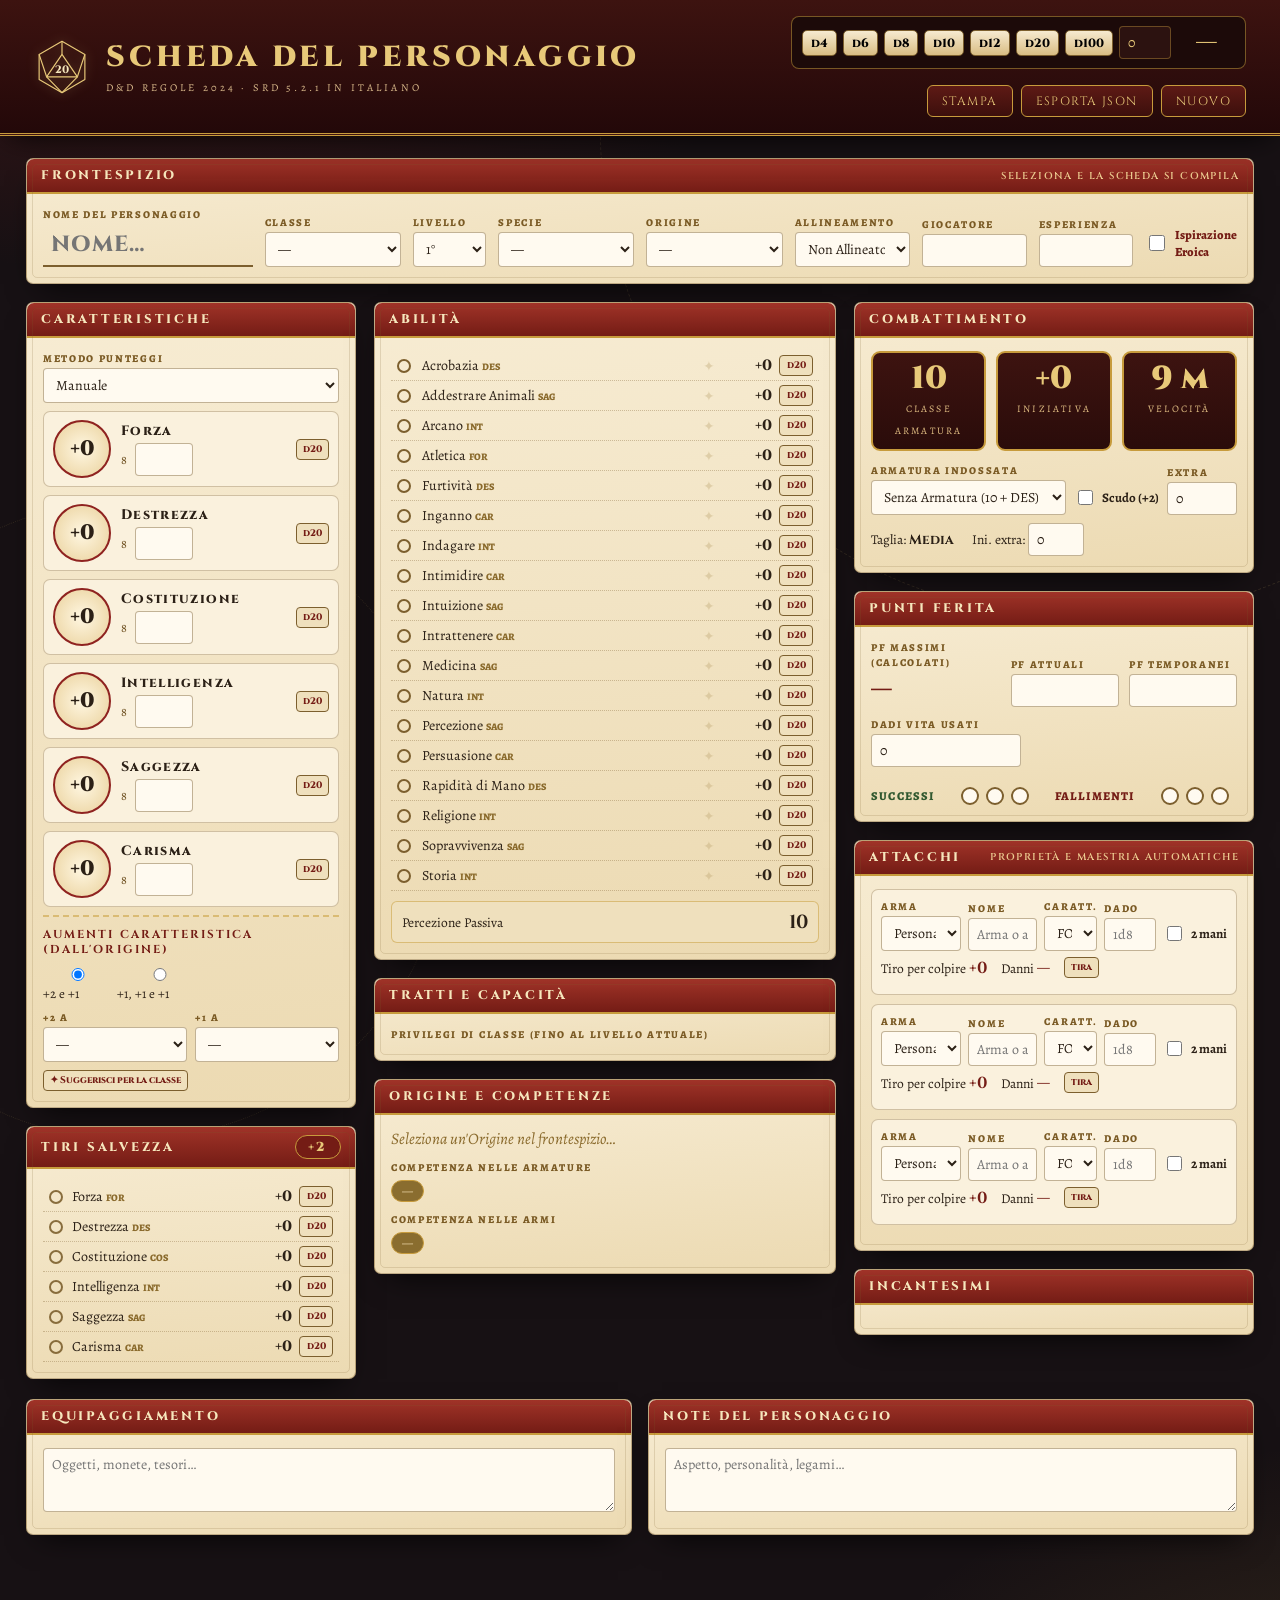
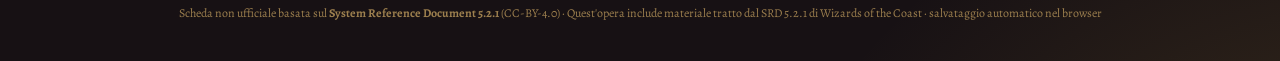
==== index.html @ 926446bc "Add files via upload" ====
<!DOCTYPE html>
<html lang="it">
<head>
<meta charset="UTF-8">
<meta name="viewport" content="width=device-width, initial-scale=1">
<title>Scheda del Personaggio — D&D 2024 (SRD 5.2.1 IT)</title>
<link rel="preconnect" href="https://fonts.googleapis.com">
<link href="https://fonts.googleapis.com/css2?family=Cinzel:wght@600;800;900&family=Alegreya:ital,wght@0,400;0,600;0,800;1,400&display=swap" rel="stylesheet">
<style>
:root{--ink:#2b2016;--parch:#f4e7c8;--crimson:#8f2320;--gold:#c79b3c;--gold-l:#e8c979}
*{box-sizing:border-box}
body{margin:0;font-family:'Alegreya',Georgia,serif;color:var(--ink);background:
 radial-gradient(1200px 620px at 12% -6%,rgba(143,35,32,.42),transparent 60%),
 radial-gradient(1000px 700px at 108% 112%,rgba(199,155,60,.20),transparent 60%),#171114;min-height:100vh}
.ring{position:fixed;border:1px dashed rgba(232,201,121,.13);border-radius:50%;z-index:0;pointer-events:none;animation:spin 140s linear infinite}
.ring.r1{width:980px;height:980px;top:-360px;right:-300px}
.ring.r2{width:640px;height:640px;bottom:-240px;left:-190px;border-style:dotted;animation-direction:reverse;animation-duration:100s}
@keyframes spin{to{transform:rotate(360deg)}}
.masthead{position:relative;z-index:2;display:flex;justify-content:space-between;align-items:center;gap:22px;flex-wrap:wrap;padding:16px 34px;background:linear-gradient(180deg,#3d1310,#230809);border-bottom:3px double var(--gold);box-shadow:0 8px 30px -10px #000}
.brand{display:flex;align-items:center;gap:16px}
.brand .d20{filter:drop-shadow(0 0 6px rgba(232,201,121,.35));transition:transform .8s}
.brand:hover .d20{transform:rotate(360deg)}
.brand h1{margin:0;font-family:Cinzel;font-weight:900;font-size:clamp(19px,2.6vw,29px);letter-spacing:.14em;color:var(--gold-l);text-transform:uppercase}
.brand small{display:block;color:#d9b98b;letter-spacing:.3em;text-transform:uppercase;font-size:10.5px;margin-top:3px}
.headtools{display:flex;flex-direction:column;gap:8px;align-items:flex-end}
.tray{display:flex;gap:6px;align-items:center;background:#1c0a09;padding:8px 10px;border:1px solid #c79b3c88;border-radius:8px}
.tray button{font-family:Cinzel;font-weight:800;background:linear-gradient(#f6ead0,#d9bd84);border:1px solid #7c5f2e;border-radius:5px;padding:4px 8px;cursor:pointer;font-size:12px}
.tray button:hover{transform:translateY(-2px)}
.tray input{width:52px;background:#2c1210;color:var(--gold-l);border:1px solid #c79b3c66}
.diceRes{font-family:Cinzel;font-size:26px;color:var(--gold-l);min-width:58px;text-align:center}
.diceHist{font-size:11px;color:#caa870;max-width:340px;text-align:right}
.pop{animation:pop .45s}
@keyframes pop{0%{transform:scale(.35)}60%{transform:scale(1.28)}100%{transform:scale(1)}}
.actions{display:flex;gap:8px}
.actions button{font-family:Cinzel;font-size:12px;letter-spacing:.12em;text-transform:uppercase;cursor:pointer;padding:7px 14px;border-radius:6px;border:1px solid var(--gold);background:linear-gradient(#5e1a15,#3c0f0c);color:var(--gold-l)}
.actions button:hover{box-shadow:0 0 14px rgba(232,201,121,.35);transform:translateY(-1px)}
.wrap{position:relative;z-index:1;max-width:1560px;margin:0 auto;padding:22px 26px 60px}
.panel{background:linear-gradient(175deg,#f7ecd3,#ecdab2);border:1px solid #7c5f2e77;border-radius:7px;box-shadow:inset 0 1px 0 #fff9,0 14px 30px -14px #000d;padding:14px 16px 16px;position:relative;margin-bottom:18px}
.panel::before{content:'';position:absolute;inset:5px;border:1px solid #7c5f2e2e;border-radius:5px;pointer-events:none}
.panel>h2{font-family:Cinzel;font-size:12.5px;font-weight:800;letter-spacing:.22em;text-transform:uppercase;color:#f6e7bd;background:linear-gradient(180deg,#a03328,#741c15);margin:-14px -16px 13px;padding:8px 14px;border-bottom:2px solid var(--gold);display:flex;justify-content:space-between;align-items:center;gap:10px;border-radius:7px 7px 0 0}
.panel>h2 .sub{font-size:10px;letter-spacing:.14em;color:#eccb90;font-weight:600}
.cols{display:grid;grid-template-columns:330px 1fr 400px;gap:18px;align-items:start}
@media(max-width:1220px){.cols{grid-template-columns:1fr 1fr}}
@media(max-width:840px){.cols{grid-template-columns:1fr}}
label.f{display:block;font-size:10.5px;letter-spacing:.16em;text-transform:uppercase;color:#7a5a24;font-weight:800;margin-bottom:2px}
input,select,textarea{font-family:'Alegreya';font-size:14px;color:var(--ink);background:#fffaf0;border:1px solid #7c5f2e77;border-radius:4px;padding:6px 8px;width:100%}
input:focus,select:focus,textarea:focus{outline:2px solid var(--gold)}
textarea{resize:vertical;min-height:64px}
.idgrid{display:grid;grid-template-columns:2fr 1.3fr .7fr 1.3fr 1.3fr 1.1fr 1fr .9fr .8fr;gap:12px;align-items:end}
@media(max-width:1220px){.idgrid{grid-template-columns:repeat(3,1fr)}}
#inome{font-family:Cinzel;font-weight:800;font-size:22px;letter-spacing:.05em;text-transform:uppercase;background:transparent;border:none;border-bottom:2px solid #7c5f2e;border-radius:0}
.insp{display:flex;align-items:center;gap:7px;font-size:12.5px;font-weight:800;padding-bottom:7px;cursor:pointer;color:#741c15}
.insp input{width:16px;height:16px;accent-color:var(--crimson)}
.abcard{display:flex;align-items:center;gap:10px;padding:8px 9px;border:1px solid #7c5f2e55;background:#faf1dd;border-radius:7px;margin-bottom:8px;transition:.22s}
.abcard:hover{box-shadow:0 0 0 2px var(--gold-l);transform:translateY(-1px)}
.abmod{width:58px;height:58px;flex:0 0 58px;border-radius:50%;background:radial-gradient(#fff7e2,#e9d09a);border:2px solid var(--crimson);display:grid;place-items:center;font-family:Cinzel;font-weight:900;font-size:21px}
.abinfo{flex:1}.abname{font-family:Cinzel;font-weight:800;font-size:13.5px;letter-spacing:.1em}
.abtag{display:flex;gap:8px;align-items:center;margin-top:3px;font-size:12px;color:#6b4d1d}
.abcard input{width:58px;text-align:center;font-weight:800}
.asichip{font-size:11px;font-weight:800;color:#741c15;background:#f3d9a0;border:1px solid #b8860b;border-radius:10px;padding:0 7px}
.rollbtn{font-family:Cinzel;font-size:9.5px;font-weight:800;border:1px solid #7c5f2e;background:#efe0bd;border-radius:4px;padding:3px 6px;cursor:pointer;color:#741c15;transition:.15s}
.rollbtn:hover{background:var(--crimson);color:var(--gold-l);border-color:var(--gold)}
#metodoInfo{font-size:12.5px;font-style:italic;color:#6b4d1d;margin:4px 0 10px}
.asiblock{border-top:2px dashed #b8860b66;padding-top:10px;margin-top:6px}
.asiblock h3{margin:0 0 8px;font-family:Cinzel;font-size:11.5px;letter-spacing:.18em;text-transform:uppercase;color:#741c15}
.asirow{display:grid;grid-template-columns:1fr 1fr;gap:8px;margin-bottom:8px}
.asirow.tre{grid-template-columns:1fr 1fr 1fr}
#asiErr{color:#a11;font-size:12px;font-weight:700}
.profchip{font-family:Cinzel;font-weight:900;background:#741c15;color:var(--gold-l);border:1px solid var(--gold);border-radius:20px;padding:2px 12px;font-size:13px}
.tsrow,.skill{display:grid;align-items:center;gap:7px;padding:4px 6px;border-bottom:1px dotted #7c5f2e55}
.tsrow{grid-template-columns:16px 1fr 44px 34px}
.skill{grid-template-columns:18px 1fr 20px 46px 34px}
.tsrow:hover,.skill:hover{background:#e9d5a466}
.sname{font-size:14px}.sname i{font-style:normal;font-size:10px;color:#8a6a2c;font-weight:800}
.sval{text-align:right;font-family:Cinzel;font-weight:800;font-size:15px}
.dot{width:14px;height:14px;border-radius:50%;border:2px solid #7c5f2e;background:transparent;cursor:pointer;padding:0}
.dot.on{background:var(--crimson);border-color:#741c15;box-shadow:0 0 7px rgba(199,155,60,.9)}
.dot:disabled{opacity:.9;cursor:default}
.star{border:none;background:none;color:#b9a06a;cursor:pointer;font-size:14px;padding:0;opacity:.35}
.star.on{color:#b8860b;opacity:1;text-shadow:0 0 8px rgba(232,201,121,.9)}
.star[disabled]{cursor:default;opacity:.15}
.src{font-size:9px;font-weight:800;text-transform:uppercase;border-radius:8px;padding:0 5px;margin-left:5px}
.src.origine{background:#741c15;color:#f2ddb0}.src.classe{background:#31582f;color:#e2ecb}.src.specie{background:#2c4a63;color:#dcecf8}
#passiva{margin-top:10px;display:flex;justify-content:space-between;align-items:center;background:#efe0bd;border:1px solid #b8860b66;border-radius:6px;padding:7px 10px;font-size:13.5px}
#passiva b{font-family:Cinzel;font-size:19px}
#pairBox{margin-bottom:10px;background:#faf1dd;border:1px dashed #b8860b88;border-radius:6px;padding:9px 10px;font-size:13px}
#pairBox .ptit{font-family:Cinzel;font-size:11px;letter-spacing:.16em;text-transform:uppercase;color:#741c15;margin-bottom:5px;font-weight:800}
#pairBox label{display:inline-block;margin-right:10px}
#pairBox input{width:auto;margin-right:4px;accent-color:var(--crimson)}
.combatboxes{display:grid;grid-template-columns:1fr 1fr 1fr;gap:10px;margin-bottom:12px}
.statbox{background:linear-gradient(#3d1310,#2a0c0a);color:var(--gold-l);border:2px solid var(--gold);border-radius:9px;text-align:center;padding:9px 6px}
.statbox b{display:block;font-family:Cinzel;font-weight:900;font-size:32px;line-height:1.05}
.statbox span{font-size:10px;letter-spacing:.22em;text-transform:uppercase;color:#e0bd83}
.armrow{display:grid;grid-template-columns:1fr auto auto;gap:8px;align-items:end;margin-bottom:8px}
.shield{display:flex;align-items:center;gap:6px;font-size:13px;font-weight:700;cursor:pointer;padding-bottom:7px}
.shield input{width:15px;height:15px;accent-color:var(--crimson)}
.warn{font-size:12px;color:#a11;font-weight:700}
.hpgrid{display:grid;grid-template-columns:1.2fr 1fr 1fr;gap:10px;align-items:end;margin-bottom:10px}
.hpmax{font-family:Cinzel;font-weight:900;font-size:26px;color:#741c15}
.deaths{display:flex;gap:26px;align-items:center;margin-top:6px;flex-wrap:wrap}
.deaths .dset{display:flex;gap:7px}
.dcircle{width:18px;height:18px;border-radius:50%;border:2px solid #7c5f2e;background:#fffaf0;cursor:pointer;padding:0}
.dcircle.on{background:#741c15;border-color:#4a0f0b}
.dcircle.suc.on{background:#31582f;border-color:#1e3a1d}
.atk{border:1px solid #7c5f2e55;background:#faf1dd;border-radius:7px;padding:9px;margin-bottom:9px}
.atk .row{display:grid;grid-template-columns:1.4fr 1.2fr .7fr .9fr auto;gap:7px;align-items:end}
.atk .res{display:flex;gap:14px;margin-top:6px;font-size:13.5px;flex-wrap:wrap;align-items:center}
.atk .res b{font-family:Cinzel;font-size:16px;color:#741c15}
.maes{font-size:12px;font-weight:800;color:#741c15;background:#f3d9a0;border:1px solid #b8860b;border-radius:10px;padding:1px 8px;cursor:help}
@media(max-width:540px){.atk .row{grid-template-columns:1fr 1fr}}
.trait{border-left:3px solid var(--gold);padding:4px 9px;margin:6px 0;background:#fffaf0aa;border-radius:0 5px 5px 0}
.trait b{font-family:Cinzel;font-size:12px;letter-spacing:.06em;color:#5c1512}
.trait span{font-size:12.5px}
.chip{display:inline-block;background:#741c15;color:#f2ddb0;border:1px solid var(--gold);padding:2px 10px;border-radius:16px;font-size:12px;margin:3px 4px 3px 0}
.chip.gold{background:#8a6d2f}.chip.lv{background:#31582f}
.wide{display:grid;grid-template-columns:1fr 1fr;gap:16px}
.wide .panel{margin:0}
@media(max-width:840px){.wide{grid-template-columns:1fr}}
footer{position:relative;z-index:1;text-align:center;color:#9c7f4e;font-size:12px;padding:10px 20px 40px}
.flash{animation:flashgold 1.1s ease}
@keyframes flashgold{0%{box-shadow:0 0 0 3px rgba(232,201,121,.95);background-color:#ffe9a8}100%{}}
#toast{position:fixed;left:50%;bottom:28px;transform:translateX(-50%) translateY(20px);z-index:60;background:linear-gradient(#f7ecd3,#e8d3a2);border:2px solid var(--crimson);box-shadow:0 16px 44px #000c;padding:12px 24px;border-radius:9px;text-align:center;opacity:0;transition:.3s;pointer-events:none}
#toast.show{opacity:1;transform:translateX(-50%) translateY(0)}
#toast .tlabel{font-size:11px;letter-spacing:.24em;text-transform:uppercase;color:#741c15;font-weight:800}
#toast .tval{font-family:Cinzel;font-weight:900;font-size:30px}
#toast .tdet{font-size:12.5px;color:#6b4d1d}
#toast.crit .tval{color:#b8860b;text-shadow:0 0 12px #ffe9a8}
#toast.fumble .tval{color:#8b0000}
/* incantesimi */
.castgrid{display:grid;grid-template-columns:repeat(3,1fr);gap:8px;text-align:center;margin-bottom:10px}
.ccell{background:#3d1310;color:var(--gold-l);border:1px solid var(--gold);border-radius:7px;padding:6px 4px}
.ccell b{display:block;font-family:Cinzel;font-size:20px}
.ccell span{font-size:9px;letter-spacing:.12em;text-transform:uppercase;color:#e0bd83}
.sect{font-family:Cinzel;font-size:11px;letter-spacing:.16em;text-transform:uppercase;color:#741c15;font-weight:800;margin:10px 0 6px;border-bottom:1px solid #b8860b55;padding-bottom:3px}
.preprow{display:flex;gap:8px;align-items:flex-start;margin-bottom:7px}
.preprow select{flex:1}
.spelldet{background:#fffaf0;border:1px solid #b8860b55;border-radius:5px;padding:5px 8px;font-size:12.5px;margin-top:4px;width:100%}
.mut{color:#8a6a2c;font-style:italic}
.slotrow{display:flex;align-items:center;gap:8px;margin-bottom:6px;flex-wrap:wrap;font-size:13px}
.slotdot{width:20px;height:20px;border-radius:50%;border:2px solid #741c15;background:#fffaf0;cursor:pointer;padding:0;transition:.15s}
.slotdot.used{background:#741c15;box-shadow:inset 0 0 6px #000}
.slotdot:hover{box-shadow:0 0 8px rgba(199,155,60,.8)}
.restbtns{display:flex;gap:8px;margin-top:8px}
.restbtns button{font-family:Cinzel;font-size:11px;font-weight:800;letter-spacing:.08em;border:1px solid #7c5f2e;background:#efe0bd;border-radius:5px;padding:5px 10px;cursor:pointer;color:#741c15}
.restbtns button:hover{background:var(--crimson);color:var(--gold-l)}
.mirow{display:flex;gap:8px;align-items:center;margin-top:5px;font-size:12.5px}
.mirow select{flex:1}
@media print{
 body{background:#fff}.ring,.tray,.actions,.rollbtn,.headtools,#toast,.restbtns{display:none!important}
 .panel{box-shadow:none;break-inside:avoid}.cols{grid-template-columns:1fr 1fr;gap:12px}.wrap{padding:8px}
}
</style>
</head>
<body>
<div class="ring r1"></div><div class="ring r2"></div>

<header class="masthead">
  <div class="brand">
    <svg class="d20" viewBox="0 0 120 120" width="56" height="56" aria-hidden="true">
      <g fill="none" stroke="#e8c979" stroke-width="2.5" stroke-linejoin="round">
        <polygon points="60,5 109,33 109,87 60,115 11,87 11,33"/>
        <polygon points="60,33 93,81 27,81"/>
        <path d="M60 5v28M109 33 93 81M11 33l16 48M60 115l33-34M60 115 27 81"/>
      </g>
      <text x="60" y="73" text-anchor="middle" font-size="23" fill="#f6e7bd" font-family="Cinzel" font-weight="800">20</text>
    </svg>
    <div>
      <h1>Scheda del Personaggio</h1>
      <small>D&amp;D Regole 2024 · SRD 5.2.1 in Italiano</small>
    </div>
  </div>
  <div class="headtools">
    <div class="tray no-print">
      <button data-d="4">d4</button><button data-d="6">d6</button><button data-d="8">d8</button>
      <button data-d="10">d10</button><button data-d="12">d12</button><button data-d="20">d20</button><button data-d="100">d100</button>
      <input id="diceMod" type="number" value="0" title="Modificatore">
      <div class="diceRes" id="diceRes">—</div>
    </div>
    <div class="diceHist" id="diceHist"></div>
    <div class="actions no-print">
      <button id="btnPrint">Stampa</button>
      <button id="btnJson">Esporta JSON</button>
      <button id="btnReset">Nuovo</button>
    </div>
  </div>
</header>

<main class="wrap">
  <section class="panel">
    <h2>Frontespizio <span class="sub">seleziona e la scheda si compila</span></h2>
    <div class="idgrid">
      <div><label class="f" for="inome">Nome del Personaggio</label><input id="inome" placeholder="Nome…"></div>
      <div><label class="f" for="iclasse">Classe</label><select id="iclasse"><option value="">—</option></select></div>
      <div><label class="f" for="ilivello">Livello</label><select id="ilivello"></select></div>
      <div><label class="f" for="ispecie">Specie</label><select id="ispecie"><option value="">—</option></select></div>
      <div><label class="f" for="iorigine">Origine</label><select id="iorigine"><option value="">—</option></select></div>
      <div><label class="f" for="iall">Allineamento</label><select id="iall"><option>Non Allineato</option><option>Legale Buono</option><option>Neutrale Buono</option><option>Caotico Buono</option><option>Legale Neutrale</option><option>Neutrale</option><option>Caotico Neutrale</option><option>Legale Malvagio</option><option>Neutrale Malvagio</option><option>Caotico Malvagio</option></select></div>
      <div><label class="f" for="igc">Giocatore</label><input id="igc"></div>
      <div><label class="f" for="ixp">Esperienza</label><input id="ixp"></div>
      <div><label class="insp"><input type="checkbox" id="insp"> Ispirazione<br>Eroica</label></div>
    </div>
  </section>

  <div class="cols">
    <div>
      <section class="panel">
        <h2>Caratteristiche <span class="sub" id="metodoInfo"></span></h2>
        <div style="margin-bottom:8px"><label class="f" for="metodo">Metodo Punteggi</label>
          <select id="metodo"><option value="manuale">Manuale</option><option value="array">Serie Standard (15,14,13,12,10,8)</option><option value="punti">Costo in Punti (27 punti)</option></select>
        </div>
        <div id="abGrid"></div>
        <div class="asiblock">
          <h3>Aumenti Caratteristica (dall'Origine)</h3>
          <div style="display:flex;gap:14px;font-size:13px;margin-bottom:8px">
            <label><input type="radio" name="asimode" value="dueuno" checked> +2 e +1</label>
            <label><input type="radio" name="asimode" value="treuno"> +1, +1 e +1</label>
          </div>
          <div class="asirow" id="asi21">
            <div><label class="f">+2 a</label><select id="asi2"></select></div>
            <div><label class="f">+1 a</label><select id="asi1"></select></div>
          </div>
          <div class="asirow tre" id="asi111" style="display:none">
            <div><label class="f">+1</label><select id="asiA"></select></div>
            <div><label class="f">+1</label><select id="asiB"></select></div>
            <div><label class="f">+1</label><select id="asiC"></select></div>
          </div>
          <div style="display:flex;gap:10px;align-items:center">
            <button class="rollbtn" id="asiBtn" type="button">✦ Suggerisci per la classe</button>
            <span id="asiErr"></span>
          </div>
        </div>
      </section>
      <section class="panel">
        <h2>Tiri Salvezza <span class="profchip" id="profChip">+2</span></h2>
        <div id="tsList"></div>
      </section>
    </div>

    <div>
      <section class="panel">
        <h2>Abilità <span class="sub" id="expInfo"></span></h2>
        <div id="pairBox" style="display:none"></div>
        <div id="skillList"></div>
        <div id="passiva"><span>Percezione Passiva</span><b id="passVal">10</b></div>
      </section>
      <section class="panel">
        <h2>Tratti e Capacità</h2>
        <div id="specieExtra"></div>
        <div id="trattiSpecie"></div>
        <div style="margin-top:10px"><label class="f">Privilegi di Classe (fino al livello attuale)</label><div id="trattiClasse"></div></div>
      </section>
      <section class="panel">
        <h2>Origine e Competenze</h2>
        <div id="origineBox"><i style="color:#8a6a2c">Seleziona un'Origine nel frontespizio…</i></div>
        <div style="margin-top:10px">
          <label class="f">Competenza nelle Armature</label><div id="compArm" class="chip gold">—</div>
          <label class="f" style="margin-top:7px">Competenza nelle Armi</label><div id="compArmi" class="chip gold">—</div>
        </div>
      </section>
    </div>

    <div>
      <section class="panel">
        <h2>Combattimento</h2>
        <div class="combatboxes">
          <div class="statbox"><b id="acVal">10</b><span>Classe Armatura</span></div>
          <div class="statbox"><b id="initVal">+0</b><span>Iniziativa</span></div>
          <div class="statbox"><b id="velVal">9 m</b><span>Velocità</span></div>
        </div>
        <div class="armrow">
          <div><label class="f" for="armSel">Armatura Indossata</label><select id="armSel"></select></div>
          <label class="shield"><input type="checkbox" id="scudo"> Scudo (+2)</label>
          <div style="width:70px"><label class="f">Extra</label><input id="acExtra" type="number" value="0"></div>
        </div>
        <div style="display:flex;gap:18px;font-size:13.5px;align-items:center;flex-wrap:wrap">
          <span>Taglia: <b id="tagliaVal" style="font-family:Cinzel">Media</b></span>
          <span>Ini. extra: <input id="initExtra" type="number" value="0" style="width:56px;display:inline-block"></span>
          <span class="warn" id="armWarn"></span>
        </div>
      </section>
      <section class="panel">
        <h2>Punti Ferita <span class="sub" id="hdText"></span></h2>
        <div class="hpgrid">
          <div><label class="f">PF Massimi (calcolati)</label><div class="hpmax" id="hpMax">—</div></div>
          <div><label class="f">PF Attuali</label><input id="hpNow" type="number"></div>
          <div><label class="f">PF Temporanei</label><input id="hpTemp" type="number"></div>
        </div>
        <div style="display:flex;gap:14px;align-items:end;flex-wrap:wrap">
          <div style="width:150px"><label class="f">Dadi Vita Usati</label><input id="hdUsed" type="number" value="0" min="0"></div>
          <div class="deaths">
            <span style="font-size:12px;letter-spacing:.1em;text-transform:uppercase;font-weight:800;color:#31582f">Successi</span>
            <div class="dset" id="deathS"></div>
            <span style="font-size:12px;letter-spacing:.1em;text-transform:uppercase;font-weight:800;color:#741c15">Fallimenti</span>
            <div class="dset" id="deathF"></div>
          </div>
        </div>
      </section>
      <section class="panel">
        <h2>Attacchi <span class="sub">proprietà e maestria automatiche</span></h2>
        <div id="atkRows"></div>
      </section>
      <section class="panel" id="casterPanel">
        <h2>Incantesimi <span class="sub" id="incSub"></span></h2>
        <div id="incPanel"></div>
      </section>
    </div>
  </div>

  <div class="wide" style="margin-top:2px">
    <section class="panel">
      <h2>Equipaggiamento <span class="sub" id="oroChip"></span></h2>
      <textarea id="equipTxt" placeholder="Oggetti, monete, tesori…"></textarea>
    </section>
    <section class="panel">
      <h2>Note del Personaggio</h2>
      <textarea id="noteTxt" placeholder="Aspetto, personalità, legami…"></textarea>
    </section>
  </div>
</main>

<footer>Scheda non ufficiale basata sul <b>System Reference Document 5.2.1</b> (CC-BY-4.0) · Quest'opera include materiale tratto dal SRD 5.2.1 di Wizards of the Coast · salvataggio automatico nel browser</footer>
<div id="toast"><div class="tlabel"></div><div class="tval"></div><div class="tdet"></div></div>

<script>
'use strict';
/* ============ DATI BASE ============ */
const AB=[['for','Forza','FOR'],['des','Destrezza','DES'],['cos','Costituzione','COS'],['int','Intelligenza','INT'],['sag','Saggezza','SAG'],['car','Carisma','CAR']];
const ABNAME={for:'Forza',des:'Destrezza',cos:'Costituzione',int:'Intelligenza',sag:'Saggezza',car:'Carisma'};
const ABLAB={for:'FOR',des:'DES',cos:'COS',int:'INT',sag:'SAG',car:'CAR'};
const SKILLS=[['acrobazia','Acrobazia','des'],['addestrare','Addestrare Animali','sag'],['arcano','Arcano','int'],['atletica','Atletica','for'],['furtivita','Furtività','des'],['inganno','Inganno','car'],['indagare','Indagare','int'],['intimidire','Intimidire','car'],['intuizione','Intuizione','sag'],['intrattenere','Intrattenere','car'],['medicina','Medicina','sag'],['natura','Natura','int'],['percezione','Percezione','sag'],['persuasione','Persuasione','car'],['rapidita','Rapidità di Mano','des'],['religione','Religione','int'],['sopravvivenza','Sopravvivenza','sag'],['storia','Storia','int']];
const SKNAME=Object.fromEntries(SKILLS.map(s=>[s[0],s[1]]));

const SPECIES={
 dragonide:{nome:'Dragonide',taglia:'Media',vel:9,sensi:'Scurovisione 18 m',extra:'ascendenza',tratti:[
  ['Discendenza Draconica','Progenitore draconico: determina Soffio e Resistenza ai danni.'],
  ['Soffio','Sostituisci un attacco con un\u2019esalazione (cono 4,5 m o linea 9×1,5 m): TS Des CD 8+COS+competenza, 1d10 danni (2d10 al 5°, 3d10 all\u201911°, 4d10 al 17°). Usi pari al bonus di competenza.'],
  ['Resistenza ai Danni','Del tipo della discendenza.'],
  ['Volo Draconico (5°)','Ali spettrali per 10 minuti, velocità di volo pari alla tua velocità (1/riposo lungo).']]},
 elfo:{nome:'Elfo',taglia:'Media',vel:9,sensi:'Scurovisione 18 m',extra:'lignaggio',tratti:[
  ['Retaggio Fatato','Vantaggio ai TS per evitare o terminare la condizione affascinato.'],
  ['Sensi Acuti','Competenza in Intuizione, Percezione o Sopravvivenza.'],
  ['Trance','Niente sonno; riposo lungo in 4 ore di trance.']]},
 gnomo:{nome:'Gnomo',taglia:'Piccola',vel:9,sensi:'Scurovisione 18 m',extra:'lignagn',tratti:[
  ['Astuzia Gnomesca','Vantaggio ai TS su Intelligenza, Saggezza e Carisma.']]},
 goliath:{nome:'Goliath',taglia:'Media',vel:10.5,tratti:[
  ['Costituzione Robusta','Vantaggio alle prove per non essere afferrato; capacità di trasporto di una taglia superiore.'],
  ['Discendenza Gigantica','Un dono soprannaturale dal retaggio dei giganti (usi pari al bonus di competenza).'],
  ['Forma Grande (5°)','Diventi Grande per 10 minuti: vantaggio alle prove di Forza, velocità +3 m (1/riposo lungo).']]},
 halfling:{nome:'Halfling',taglia:'Piccola',vel:7.5,tratti:[
  ['Agilità Halfling','Attraversi lo spazio di creature più grandi di te.'],
  ['Coraggioso','Vantaggio ai TS per evitare o terminare spaventato.'],
  ['Fortuna','Quando ottieni 1 a una prova con d20, ritiri il dado.'],
  ['Furtività Innata','Puoi nasconderti anche oscurato solo da una creatura più grande.']]},
 nano:{nome:'Nano',taglia:'Media',vel:9,sensi:'Scurovisione 36 m',tratti:[
  ['Esperto Minatore','Percezione tellurica 18 m per 10 minuti (usi pari al bonus di competenza).'],
  ['Resilienza Nanica','Resistenza ai danni da veleno; vantaggio ai TS contro avvelenato.'],
  ['Robustezza Nanica','+1 PF per livello (già calcolato nei PF massimi).']]},
 orco:{nome:'Orco',taglia:'Media',vel:9,sensi:'Scurovisione 36 m',tratti:[
  ['Scarica di Adrenalina','Scatto come azione bonus + PF temporanei pari al bonus di competenza (usi pari al bonus di competenza).'],
  ['Resistenza Implacabile','Se scendi a 0 PF (non ucciso sul colpo), resti a 1 PF (1/riposo lungo).']]},
 tiefling:{nome:'Tiefling',taglia:'Media',vel:9,sensi:'Scurovisione 18 m',extra:'retaggio',tratti:[
  ['Presenza Ultraterrena','Conosci il trucchetto Taumaturgia.']]},
 umano:{nome:'Umano',taglia:'Media',vel:9,extra:'umano',tratti:[
  ['Intraprendente','Ottieni Ispirazione Eroica ogni volta che completi un riposo lungo.'],
  ['Pluriabilità','Competenza in un\u2019abilità a scelta.'],
  ['Versatile','Un talento Origini a scelta.']]},
};
const ANCESTRI={argento:['Argento','Freddo'],bianco:['Bianco','Freddo'],blu:['Blu','Fulmine'],bronzo:['Bronzo','Fulmine'],nero:['Nero','Acido'],oro:['Oro','Fuoco'],ottone:['Ottone','Fuoco'],rame:['Rame','Acido'],rosso:['Rosso','Fuoco'],verde:['Verde','Veleno']};
const LIGNAGGI={drow:'Drow',altoelfo:'Alto Elfo',boschi:'Elfo dei Boschi'};
const RETAGGI={abissale:['Abissale','veleno'],ctonio:['Ctonio','necrotico'],infernale:['Infernale','fuoco']};

const CLASSI={
 barbaro:{nome:'Barbaro',dado:12,ab:['for'],ts:['for','cos'],arm:'Armature leggere, medie e scudi',armi:'Armi semplici e da guerra',noarm:'cos',caster:null,
  sk:{n:2,list:['addestrare','atletica','intimidire','natura','percezione','sopravvivenza']},
  lv:{1:['Difesa senza armatura','Ira','Padronanza d\u2019armi'],2:['Attacco irruento','Percezione del pericolo'],3:['Conoscenza primordiale','Sottoclasse del barbaro'],4:['Aumento dei punteggi di caratteristica'],5:['Attacco extra','Movimento veloce'],6:['Privilegio della sottoclasse'],7:['Balzo istintivo','Istinto ferino'],8:['Aumento dei punteggi di caratteristica'],9:['Colpo brutale'],10:['Privilegio della sottoclasse'],11:['Ira implacabile'],12:['Aumento dei punteggi di caratteristica'],13:['Colpo brutale migliorato'],14:['Privilegio della sottoclasse'],15:['Ira persistente'],16:['Aumento dei punteggi di caratteristica'],17:['Colpo brutale migliorato'],18:['Potenza indomabile'],19:['Dono epico'],20:['Campione primordiale']}},
 bardo:{nome:'Bardo',dado:8,ab:['car'],ts:['des','car'],arm:'Armature leggere',armi:'Armi semplici',strumenti:'Tre strumenti musicali a scelta',caster:{tipo:'completo',ab:'car'},
  sk:{n:3,any:true},
  lv:{1:['Incantesimi','Ispirazione bardica'],2:['Maestria','Factotum'],3:['Sottoclasse del bardo'],4:['Aumento dei punteggi di caratteristica'],5:['Fonte di ispirazione'],6:['Privilegio della sottoclasse'],7:['Controfascino'],8:['Aumento dei punteggi di caratteristica'],9:['Maestria'],10:['Segreti magici'],12:['Aumento dei punteggi di caratteristica'],14:['Privilegio della sottoclasse'],16:['Aumento dei punteggi di caratteristica'],18:['Ispirazione superiore'],19:['Dono epico'],20:['Parole della creazione']}},
 chierico:{nome:'Chierico',dado:8,ab:['sag'],ts:['sag','car'],arm:'Armature leggere, medie e scudi',armi:'Armi semplici',caster:{tipo:'completo',ab:'sag'},
  sk:{n:2,list:['intuizione','medicina','persuasione','religione','storia']},
  lv:{1:['Incantesimi','Ordine divino'],2:['Incanalare divinità'],3:['Sottoclasse del chierico'],4:['Aumento dei punteggi di caratteristica'],5:['Bruciare i non morti'],6:['Privilegio della sottoclasse'],7:['Colpi benedetti'],8:['Aumento dei punteggi di caratteristica'],10:['Intervento divino'],12:['Aumento dei punteggi di caratteristica'],14:['Colpi benedetti migliorati'],16:['Aumento dei punteggi di caratteristica'],17:['Privilegio della sottoclasse'],19:['Dono epico'],20:['Intervento divino superiore']}},
 druido:{nome:'Druido',dado:8,ab:['sag'],ts:['int','sag'],arm:'Armature leggere e scudi',armi:'Armi semplici',strumenti:'Borsa da erborista',caster:{tipo:'completo',ab:'sag'},
  sk:{n:2,list:['addestrare','arcano','intuizione','medicina','natura','percezione','religione','sopravvivenza']},
  lv:{1:['Druidico','Incantesimi','Ordine primordiale'],2:['Compagno selvatico','Forma selvatica'],3:['Sottoclasse del druido'],4:['Aumento dei punteggi di caratteristica'],5:['Rinascita selvatica'],6:['Privilegio della sottoclasse'],7:['Furia elementale'],8:['Aumento dei punteggi di caratteristica'],10:['Privilegio della sottoclasse'],12:['Aumento dei punteggi di caratteristica'],14:['Privilegio della sottoclasse'],15:['Furia elementale migliorata'],16:['Aumento dei punteggi di caratteristica'],18:['Incantesimi bestiali'],19:['Dono epico'],20:['Arcidruido']}},
 guerriero:{nome:'Guerriero',dado:10,ab:['for','des'],ts:['for','cos'],arm:'Armature leggere, medie e pesanti; scudi',armi:'Armi semplici e da guerra',caster:null,
  sk:{n:2,list:['acrobazia','addestrare','atletica','intimidire','intuizione','percezione','persuasione','sopravvivenza','storia']},
  lv:{1:['Padronanza d\u2019armi','Recuperare energie','Stile di combattimento'],2:['Azione impetuosa','Mente tattica'],3:['Sottoclasse del guerriero'],4:['Aumento dei punteggi di caratteristica'],5:['Attacco extra','Spostamento tattico'],6:['Aumento dei punteggi di caratteristica'],7:['Privilegio della sottoclasse'],8:['Aumento dei punteggi di caratteristica'],9:['Indomabile','Signore delle tattiche'],10:['Privilegio della sottoclasse'],11:['Due attacchi extra'],12:['Aumento dei punteggi di caratteristica'],13:['Attacchi studiati'],14:['Aumento dei punteggi di caratteristica'],15:['Privilegio della sottoclasse'],16:['Aumento dei punteggi di caratteristica'],17:['Azione impetuosa (2 utilizzi)'],18:['Privilegio della sottoclasse'],19:['Dono epico'],20:['Tre attacchi extra']}},
 ladro:{nome:'Ladro',dado:8,ab:['des'],ts:['des','int'],arm:'Armature leggere',armi:'Armi semplici e armi da guerra con proprietà accurata o leggera',strumenti:'Arnesi da scasso',caster:null,
  sk:{n:4,list:['acrobazia','atletica','furtivita','indagare','inganno','intimidire','intuizione','percezione','persuasione','rapidita']},
  lv:{1:['Maestria','Attacco furtivo','Gergo ladresco','Padronanza d\u2019armi'],2:['Azione scaltra'],3:['Sottoclasse del ladro','Mira ferma'],4:['Aumento dei punteggi di caratteristica'],5:['Colpo astuto','Schivata prodigiosa'],6:['Maestria'],7:['Elusione','Dote affidabile'],8:['Aumento dei punteggi di caratteristica'],9:['Privilegio della sottoclasse'],10:['Aumento dei punteggi di caratteristica'],11:['Colpo astuto migliorato'],12:['Aumento dei punteggi di caratteristica'],13:['Privilegio della sottoclasse'],14:['Colpi infidi'],15:['Mente sfuggente'],16:['Aumento dei punteggi di caratteristica'],17:['Privilegio della sottoclasse'],18:['Inafferrabile'],19:['Dono epico'],20:['Colpo di fortuna']}},
 mago:{nome:'Mago',dado:6,ab:['int'],ts:['int','sag'],arm:'Nessuna',armi:'Armi semplici',caster:{tipo:'completo',ab:'int'},
  sk:{n:2,list:['arcano','indagare','intuizione','medicina','natura','religione','storia']},
  lv:{1:['Incantesimi','Adepto dei rituali','Recupero arcano'],2:['Studioso'],3:['Sottoclasse del mago'],4:['Aumento dei punteggi di caratteristica'],5:['Memorizzare incantesimi'],6:['Privilegio della sottoclasse'],8:['Aumento dei punteggi di caratteristica'],10:['Privilegio della sottoclasse'],12:['Aumento dei punteggi di caratteristica'],14:['Privilegio della sottoclasse'],16:['Aumento dei punteggi di caratteristica'],18:['Maestria negli incantesimi'],19:['Dono epico'],20:['Incantesimi personali']}},
 monaco:{nome:'Monaco',dado:8,ab:['des','sag'],ts:['for','des'],arm:'Nessuna',armi:'Armi semplici e armi da guerra con proprietà leggera',strumenti:'Uno strumento da artigiano o musicale',noarm:'sag',caster:null,
  sk:{n:2,list:['acrobazia','atletica','furtivita','intuizione','religione','storia']},
  lv:{1:['Arti marziali','Difesa senza armatura'],2:['Concentrazione da monaco','Metabolismo straordinario','Movimento senza armatura'],3:['Devia attacchi','Sottoclasse del monaco'],4:['Aumento dei punteggi di caratteristica','Caduta lenta'],5:['Attacco extra','Colpo stordente'],6:['Colpi potenziati','Privilegio della sottoclasse'],7:['Elusione'],8:['Aumento dei punteggi di caratteristica'],9:['Movimento acrobatico'],10:['Autorigenerazione','Concentrazione superiore'],11:['Privilegio della sottoclasse'],12:['Aumento dei punteggi di caratteristica'],13:['Deviare energia'],14:['Esperto di sopravvivenza disciplinato'],15:['Concentrazione perfetta'],16:['Aumento dei punteggi di caratteristica'],17:['Privilegio della sottoclasse'],18:['Difesa superiore'],19:['Dono epico'],20:['Corpo e mente']}},
 paladino:{nome:'Paladino',dado:10,ab:['for','car'],ts:['sag','car'],arm:'Armature leggere, medie e pesanti; scudi',armi:'Armi semplici e da guerra',caster:{tipo:'meta',ab:'car'},
  sk:{n:2,list:['atletica','intimidire','intuizione','medicina','persuasione','religione']},
  lv:{1:['Imposizione delle mani','Incantesimi','Padronanza d\u2019armi'],2:['Stile di combattimento','Punizione del paladino'],3:['Incanalare divinità','Sottoclasse del paladino'],4:['Aumento dei punteggi di caratteristica'],5:['Attacco extra','Fido destriero'],6:['Aura di protezione'],7:['Privilegio della sottoclasse'],8:['Aumento dei punteggi di caratteristica'],9:['Abiurare nemici'],10:['Aura di coraggio'],11:['Colpi radiosi'],12:['Aumento dei punteggi di caratteristica'],14:['Tocco rigenerante'],15:['Privilegio della sottoclasse'],16:['Aumento dei punteggi di caratteristica'],18:['Ampliamento dell\u2019aura'],19:['Dono epico'],20:['Privilegio della sottoclasse']}},
 ranger:{nome:'Ranger',dado:10,ab:['des','sag'],ts:['for','des'],arm:'Armature leggere, medie e scudi',armi:'Armi semplici e da guerra',caster:{tipo:'meta',ab:'sag'},
  sk:{n:3,list:['addestrare','atletica','furtivita','indagare','intuizione','natura','percezione','sopravvivenza']},
  lv:{1:['Incantesimi','Nemico prescelto','Padronanza d\u2019armi'],2:['Esploratore esperto','Stile di combattimento'],3:['Sottoclasse del ranger'],4:['Aumento dei punteggi di caratteristica'],5:['Attacco extra'],6:['Girovago'],7:['Privilegio della sottoclasse'],8:['Aumento dei punteggi di caratteristica'],9:['Maestria'],10:['Instancabile'],11:['Privilegio della sottoclasse'],12:['Aumento dei punteggi di caratteristica'],13:['Cacciatore implacabile'],14:['Velo della natura'],15:['Privilegio della sottoclasse'],16:['Aumento dei punteggi di caratteristica'],17:['Precisione del cacciatore'],18:['Sensi ferini'],19:['Dono epico'],20:['Sterminatore di nemici']}},
 stregone:{nome:'Stregone',dado:6,ab:['car'],ts:['cos','car'],arm:'Nessuna',armi:'Armi semplici',caster:{tipo:'completo',ab:'car'},
  sk:{n:2,list:['arcano','inganno','intimidire','intuizione','persuasione','religione']},
  lv:{1:['Incantesimi','Stregoneria innata'],2:['Fonte di magia','Metamagia'],3:['Sottoclasse dello stregone'],4:['Aumento dei punteggi di caratteristica'],5:['Ripristino stregonesco'],6:['Privilegio della sottoclasse'],7:['Stregoneria incarnata'],8:['Aumento dei punteggi di caratteristica'],10:['Metamagia'],12:['Aumento dei punteggi di caratteristica'],14:['Privilegio della sottoclasse'],16:['Aumento dei punteggi di caratteristica'],17:['Metamagia'],18:['Privilegio della sottoclasse'],19:['Dono epico'],20:['Apoteosi arcana']}},
 warlock:{nome:'Warlock',dado:8,ab:['car'],ts:['sag','car'],arm:'Armature leggere',armi:'Armi semplici',caster:{tipo:'patto',ab:'car'},
  sk:{n:2,list:['arcano','indagare','inganno','intimidire','natura','religione','storia']},
  lv:{1:['Suppliche occulte','Magia del patto'],2:['Scaltrezza magica'],3:['Dono del patto','Sottoclasse del warlock'],4:['Aumento dei punteggi di caratteristica'],6:['Privilegio della sottoclasse'],8:['Aumento dei punteggi di caratteristica'],9:['Contatta patrono'],10:['Privilegio della sottoclasse'],11:['Arcanum mistico (6°)'],12:['Aumento dei punteggi di caratteristica'],13:['Arcanum mistico (7°)'],14:['Privilegio della sottoclasse'],15:['Arcanum mistico (8°)'],16:['Aumento dei punteggi di caratteristica'],17:['Arcanum mistico (9°)'],19:['Dono epico'],20:['Maestro dell\u2019occulto']}},
};

const ORIGINI={
 accolito:{nome:'Accolito',ab:['int','sag','car'],skills:['intuizione','religione'],strum:'Scorte da calligrafo',feat:'Iniziato alla Magia (Chierico)',mi:'chierico'},
 criminale:{nome:'Criminale',ab:['des','cos','int'],skills:['rapidita','furtivita'],strum:'Arnesi da scasso',feat:'Allerta'},
 sapiente:{nome:'Sapiente',ab:['cos','int','sag'],skills:['arcano','storia'],strum:'Scorte da calligrafo',feat:'Iniziato alla Magia (Mago)',mi:'mago'},
 soldato:{nome:'Soldato',ab:['for','des','cos'],skills:['atletica','intimidire'],strum:'Un tipo di gioco a scelta',feat:'Aggressore Selvaggio'},
};

const ARMATURE=[
 {id:'nessuna',n:'Senza Armatura (10 + DES)',base:10,dmax:99},
 {id:'imbottita',n:'Armatura Imbottita (legg.)',base:11,dmax:99},
 {id:'pelle',n:'Armatura di Cuoio (legg.)',base:11,dmax:99},
 {id:'borchiato',n:'Cuoio Borchiato (legg.)',base:12,dmax:99},
 {id:'pellicce',n:'Pellicce (media)',base:12,dmax:2},
 {id:'giaco',n:'Giaco di Maglia (media)',base:13,dmax:2},
 {id:'scaglie',n:'Corazza a Scaglie (media)',base:14,dmax:2},
 {id:'corazza',n:'Corazza di Piastre (media)',base:14,dmax:2},
 {id:'mezza',n:'Mezza Armatura (media)',base:15,dmax:2},
 {id:'anelli',n:'Corazza ad Anelli (pes.)',base:14,dmax:0},
 {id:'cotta',n:'Cotta di Maglia (pes.)',base:16,dmax:0,req:13},
 {id:'strisce',n:'Corazza a Strisce (pes.)',base:17,dmax:0,req:15},
 {id:'piastre',n:'Armatura a Piastre (pes.)',base:18,dmax:0,req:15},
];

const MASTRIE={
 'Colpo di striscio':'Se il tiro per colpire manca, infliggi danni pari al modificatore di caratteristica usato.',
 'Doppio fendente':'Se colpisci, puoi attaccare un\u2019altra creatura entro 1,5 m (senza modificatore ai danni del secondo colpo). Una volta per turno.',
 'Fiaccare':'Se colpisci, il bersaglio ha svantaggio al prossimo tiro per colpire prima dell\u2019inizio del tuo turno successivo.',
 'Graffio':'L\u2019attacco extra della proprietà Luce può far parte dell\u2019azione di Attacco invece che dell\u2019azione bonus.',
 'Lentezza':'Se colpisci e infliggi danni, la velocità del bersaglio è ridotta di 3 m fino all\u2019inizio del tuo turno successivo.',
 'Rovesciamento':'Se colpisci, il bersaglio effettua un TS su Costituzione (CD 8 + modificatore + competenza) o cade prono.',
 'Spinta':'Se colpisci, puoi spingere il bersaglio (Grande o inferiore) di almeno 3 m lontano da te.',
 'Vessazione':'Se colpisci e infliggi danni, hai vantaggio al prossimo tiro per colpire contro il bersaglio prima del termine del tuo turno successivo.',
};
const ARMI=[
 {k:'ascia',n:'Ascia',d:'1d6',t:'taglienti',cat:'ss',m:1,p:'Lancio 6/18 m, Leggera',maes:'Vessazione'},
 {k:'bastone',n:'Bastone Ferrato',d:'1d6',t:'contundenti',cat:'ss',m:1,p:'Versatile (1d8)',ver:'1d8',maes:'Rovesciamento'},
 {k:'falcetto',n:'Falcetto',d:'1d4',t:'taglienti',cat:'ss',m:1,p:'Leggera',maes:'Graffio'},
 {k:'giavellotto',n:'Giavellotto',d:'1d6',t:'perforanti',cat:'ss',m:1,p:'Lancio 9/36 m',maes:'Lentezza'},
 {k:'lancia',n:'Lancia',d:'1d6',t:'perforanti',cat:'ss',m:1,p:'Lancio 6/18 m, Versatile (1d8)',ver:'1d8',maes:'Fiaccare'},
 {k:'martleggero',n:'Martello Leggero',d:'1d4',t:'contundenti',cat:'ss',m:1,p:'Lancio 6/18 m, Leggera',maes:'Graffio'},
 {k:'mazza',n:'Mazza',d:'1d6',t:'contundenti',cat:'ss',m:1,p:'—',maes:'Fiaccare'},
 {k:'pugnale',n:'Pugnale',d:'1d4',t:'perforanti',cat:'ss',m:1,p:'Accurata, Lancio 6/18 m, Leggera',maes:'Graffio'},
 {k:'randpesante',n:'Randello Pesante',d:'1d8',t:'contundenti',cat:'ss',m:1,p:'Due Mani',maes:'Spinta'},
 {k:'randello',n:'Randello',d:'1d4',t:'contundenti',cat:'ss',m:1,p:'Leggera',maes:'Lentezza'},
 {k:'arcocorto',n:'Arco Corto',d:'1d6',t:'perforanti',cat:'sd',m:0,p:'Due Mani, Munizioni 24/96 m',maes:'Vessazione'},
 {k:'balestrale',n:'Balestra Leggera',d:'1d8',t:'perforanti',cat:'sd',m:0,p:'Due Mani, Munizioni 24/96 m, Ricarica',maes:'Lentezza'},
 {k:'dardo',n:'Dardo',d:'1d4',t:'perforanti',cat:'sd',m:0,p:'Accurata, Lancio 6/18 m',maes:'Vessazione'},
 {k:'fionda',n:'Fionda',d:'1d4',t:'contundenti',cat:'sd',m:0,p:'Munizioni 9/36 m',maes:'Lentezza'},
 {k:'alabarda',n:'Alabarda',d:'1d10',t:'taglienti',cat:'sm',m:1,p:'Due Mani, Pesante, Portata',maes:'Doppio fendente'},
 {k:'asciabipenne',n:'Ascia Bipenne',d:'1d12',t:'taglienti',cat:'sm',m:1,p:'Due Mani, Pesante',maes:'Doppio fendente'},
 {k:'asciabattaglia',n:'Ascia da Battaglia',d:'1d8',t:'taglienti',cat:'sm',m:1,p:'Versatile (1d10)',ver:'1d10',maes:'Rovesciamento'},
 {k:'falcione',n:'Falcione',d:'1d10',t:'taglienti',cat:'sm',m:1,p:'Due Mani, Pesante, Portata',maes:'Colpo di striscio'},
 {k:'frusta',n:'Frusta',d:'1d4',t:'taglienti',cat:'sm',m:1,p:'Accurata, Portata',maes:'Lentezza'},
 {k:'lanciacavaliere',n:'Lancia da Cavaliere',d:'1d10',t:'perforanti',cat:'sm',m:1,p:'Due Mani (in sella no), Pesante, Portata',maes:'Rovesciamento'},
 {k:'maglio',n:'Maglio',d:'2d6',t:'contundenti',cat:'sm',m:1,p:'Due Mani, Pesante',maes:'Rovesciamento'},
 {k:'martguerra',n:'Martello da Guerra',d:'1d8',t:'contundenti',cat:'sm',m:1,p:'Versatile (1d10)',ver:'1d10',maes:'Spinta'},
 {k:'mazzachiodata',n:'Mazza Chiodata',d:'1d8',t:'perforanti',cat:'sm',m:1,p:'—',maes:'Fiaccare'},
 {k:'mazzafrusto',n:'Mazzafrusto',d:'1d8',t:'contundenti',cat:'sm',m:1,p:'—',maes:'Fiaccare'},
 {k:'picca',n:'Picca',d:'1d10',t:'perforanti',cat:'sm',m:1,p:'Due Mani, Pesante, Portata',maes:'Spinta'},
 {k:'picconeguerra',n:'Piccone da Guerra',d:'1d8',t:'perforanti',cat:'sm',m:1,p:'Versatile (1d10)',ver:'1d10',maes:'Fiaccare'},
 {k:'scimitarra',n:'Scimitarra',d:'1d6',t:'taglienti',cat:'sm',m:1,p:'Accurata, Leggera',maes:'Graffio'},
 {k:'spadacorta',n:'Spada Corta',d:'1d6',t:'perforanti',cat:'sm',m:1,p:'Accurata, Leggera',maes:'Vessazione'},
 {k:'spadalunga',n:'Spada Lunga',d:'1d8',t:'taglienti',cat:'sm',m:1,p:'Versatile (1d10)',ver:'1d10',maes:'Fiaccare'},
 {k:'spadone',n:'Spadone',d:'2d6',t:'taglienti',cat:'sm',m:1,p:'Due Mani, Pesante',maes:'Colpo di striscio'},
 {k:'stocco',n:'Stocco',d:'1d8',t:'perforanti',cat:'sm',m:1,p:'Accurata',maes:'Vessazione'},
 {k:'tridente',n:'Tridente',d:'1d8',t:'perforanti',cat:'sm',m:1,p:'Lancio 6/18 m, Versatile (1d10)',ver:'1d10',maes:'Rovesciamento'},
 {k:'arcolungo',n:'Arco Lungo',d:'1d8',t:'perforanti',cat:'smr',m:0,p:'Due Mani, Munizioni 45/180 m, Pesante',maes:'Lentezza'},
 {k:'balestramano',n:'Balestra a Mano',d:'1d6',t:'perforanti',cat:'smr',m:0,p:'Leggera, Munizioni 9/36 m, Ricarica',maes:'Vessazione'},
 {k:'balestrape',n:'Balestra Pesante',d:'1d10',t:'perforanti',cat:'smr',m:0,p:'Due Mani, Munizioni 30/120 m, Pesante, Ricarica',maes:'Spinta'},
 {k:'cerbottana',n:'Cerbottana',d:'1',t:'perforanti',cat:'smr',m:0,p:'Munizioni 7/30 m, Ricarica',maes:'Vessazione'},
 {k:'moschetto',n:'Moschetto',d:'1d12',t:'perforanti',cat:'smr',m:0,p:'Due Mani, Munizioni 12/36 m, Ricarica',maes:'Lentezza'},
 {k:'pistola',n:'Pistola',d:'1d10',t:'perforanti',cat:'smr',m:0,p:'Munizioni 9/27 m, Ricarica',maes:'Vessazione'},
];

/* ============ LISTE INCANTESIMI (SRD 5.2.1) ============ */
const LISTE={
bardo:{c:'Beffa crudele|Colpo accurato|Illusione minore|Luce|Luce splendente|Luci danzanti|Mano magica|Messaggio|Prestidigitazione|Riparare',
1:'Amicizia con gli animali|Anatema|Caduta morbida|Camuffare se stesso|Charme su persone|Comando|Comprensione dei linguaggi|Cura ferite|Eroismo|Identificare|Immagine silenziosa|Individuazione del magico|Luminescenza|Onda tonante|Parlare con gli animali|Parola guaritrice|Passo veloce|Risata incontenibile|Scritto illusorio|Servitore inosservato|Sonno|Spruzzo colorato|Sussurri dissonanti',
2:'Aiuto|Animale messaggero|Blocca persone|Bocca magica|Calmare emozioni|Caratteristica potenziata|Cecità/sordità|Estasiare|Frantumare|Immagine speculare|Individuazione dei pensieri|Ingrandire/Ridurre|Invisibilità|Localizza animali o vegetali|Localizza oggetto|Riscaldare il metallo|Ristorare inferiore|Scassinare|Silenzio|Suggestione|Vedere invisibilità|Zona di verità',
3:'Anti-individuazione|Capanna|Chiaroveggenza|Crescita vegetale|Dissolvi magie|Glifo di interdizione|Immagine maggiore|Inviare|Lentezza|Linguaggi|Nube maleodorante|Parlare con i morti|Parlare con i vegetali|Parola guaritrice di massa|Paura|Scagliare maledizione|Trama ipnotica',
4:'Allucinazione mortale|Charme sui mostri|Compulsione|Confusione|Invisibilità superiore|Libertà di movimento|Localizza creatura|Metamorfosi|Porta dimensionale|Terreno illusorio',
5:'Animare oggetti|Blocca mostri|Cerchio di teletrasporto|Conoscenza delle leggende|Costrizione|Cura ferite di massa|Dominare persone|Fuorviare|Legame planare|Legame telepatico|Modificare memoria|Rianimare morti|Ristorare superiore|Risveglio|Scrutare|Sembrare|Sogno',
6:'Banchetto degli eroi|Danza irresistibile|Illusione programmata|Scopri il percorso|Sguardo penetrante|Suggestione di massa|Vigilanza e interdizione|Visione del vero',
7:'Forma eterea|Gabbia di forza|Immagine proiettata|Miraggio arcano|Reggia meravigliosa|Resurrezione|Rigenerazione|Simbolo|Spada arcana|Spruzzo prismatico|Teletrasporto',
8:'Antipatia/Simpatia|Disorientare|Dominare mostri|Loquacità|Parola del potere stordire|Vuoto mentale',
9:'Metamorfosi pura|Muro prismatico|Parola del potere guarire|Parola del potere uccidere|Previsione'},
chierico:{c:'Fiamma sacra|Guida|Luce|Resistenza|Riparare|Salvare i morenti|Taumaturgia',
1:'Anatema|Benedizione|Comando|Creare o distruggere acqua|Cura ferite|Dardo tracciante|Individuazione del bene e del male|Individuazione del magico|Individuazione delle malattie e dei veleni|Infliggi ferite|Parola guaritrice|Protezione dal bene e dal male|Purificare cibo e bevande|Santuario|Scudo della fede',
2:'Aiuto|Arma spirituale|Blocca persone|Calmare emozioni|Caratteristica potenziata|Cecità/sordità|Fiamma perenne|Localizza oggetto|Preghiera di guarigione|Presagio|Protezione dai veleni|Riposo inviolato|Ristorare inferiore|Scopri trappole|Silenzio|Vincolo di interdizione|Zona di verità',
3:'Animare morti|Camminare sull\u2019acqua|Cerchio magico|Chiaroveggenza|Creare cibo e acqua|Dissolvi magie|Faro di speranza|Fondersi nella pietra|Glifo di interdizione|Guardiani spirituali|Inviare|Linguaggi|Luce diurna|Parlare con i morti|Parola guaritrice di massa|Protezione dall\u2019energia|Rimuovi maledizione|Rinascita|Scagliare maledizione',
4:'Aura di vita|Controllare acqua|Divinazione|Esilio|Guardiano della fede|Interdizione alla morte|Libertà di movimento|Localizza creatura|Scolpire pietra',
5:'Colpo infuocato|Comunione|Conoscenza delle leggende|Contagio|Costrizione|Cura ferite di massa|Dissolvi il bene e il male|Legame planare|Piaga degli insetti|Rianimare morti|Ristorare superiore|Santificare|Scrutare',
6:'Alleato planare|Bagliore solare|Banchetto degli eroi|Barriera di lame|Creare non morti|Ferire|Guarigione|Parola del ritiro|Proibizione|Scopri il percorso|Visione del vero',
7:'Evoca celestiale|Forma eterea|Parola divina|Resurrezione|Rigenerazione|Simbolo|Spostamento planare|Tempesta di fuoco',
8:'Aura sacra|Campo anti-magia|Controllare tempo atmosferico|Esplosione solare|Terremoto',
9:'Guarigione di massa|Parola del potere guarire|Portale|Proiezione astrale|Resurrezione pura'},
druido:{c:'Artificio druidico|Elementalismo|Guida|Luce splendente|Messaggio|Produrre fiamma|Randello incantato|Resistenza|Riparare|Salvare i morenti|Spruzzo velenoso',
1:'Amicizia con gli animali|Bacche benefiche|Charme su persone|Coltello di ghiaccio|Creare o distruggere acqua|Cura ferite|Individuazione del magico|Individuazione delle malattie e dei veleni|Intralciare|Luminescenza|Nube di nebbia|Onda tonante|Parlare con gli animali|Parola guaritrice|Passo veloce|Protezione dal bene e dal male|Purificare cibo e bevande|Saltare',
2:'Aiuto|Animale messaggero|Bagliore lunare|Blocca persone|Caratteristica potenziata|Crescita di spine|Fiamma perenne|Folata di vento|Ingrandire/Ridurre|Lama infuocata|Localizza animali o vegetali|Localizza oggetto|Passare senza tracce|Pelle coriacea|Presagio|Protezione dai veleni|Riscaldare il metallo|Ristorare inferiore|Scopri trappole|Scurovisione|Sfera infuocata',
3:'Camminare sull\u2019acqua|Crescita vegetale|Dissolvi magie|Evoca animali|Fondersi nella pietra|Invocare il fulmine|Luce diurna|Muro di vento|Parlare con i vegetali|Protezione dall\u2019energia|Respirare sott\u2019acqua|Rinascita|Tempesta di nevischio',
4:'Charme sui mostri|Confusione|Controllare acqua|Divinazione|Dominare bestie|Evoca creature boschive|Evoca elementali minori|Inaridire|Insetto gigante|Libertà di movimento|Localizza creatura|Metamorfosi|Muro di fuoco|Pelle di pietra|Scudo di fuoco|Tempesta di ghiaccio|Terreno illusorio',
5:'Comunione con la natura|Cono di freddo|Contagio|Costrizione|Cura ferite di massa|Evoca elementale|Guscio anti-vita|Legame planare|Muro di pietra|Piaga degli insetti|Reincarnazione|Ristorare superiore|Risveglio|Scrutare|Traslazione arborea',
6:'Bagliore solare|Banchetto degli eroi|Camminare nel vento|Carne in pietra|Evoca folletto|Guarigione|Muovere il terreno|Muro di spine|Scopri il percorso|Trasporto vegetale',
7:'Inversione della gravità|Miraggio arcano|Rigenerazione|Simbolo|Spostamento planare|Tempesta di fuoco',
8:'Antipatia/Simpatia|Controllare tempo atmosferico|Disorientare|Esplosione solare|Forme animali|Nube incendiaria|Terremoto|Tsunami',
9:'Previsione|Resurrezione pura|Tempesta di vendetta|Trasformazione'},
mago:{c:'Colpo accurato|Dardo di fuoco|Elementalismo|Fiotto acido|Illusione minore|Luce|Luci danzanti|Mano magica|Messaggio|Prestidigitazione|Raggio di gelo|Riparare|Spruzzo velenoso|Stretta folgorante|Tocco gelido',
1:'Allarme|Armatura magica|Caduta morbida|Camuffare se stesso|Charme su persone|Coltello di ghiaccio|Comprensione dei linguaggi|Dardo incantato|Disco fluttuante|Globo cromatico|Identificare|Immagine silenziosa|Individuazione del magico|Mani brucianti|Nube di nebbia|Onda tonante|Passo veloce|Protezione dal bene e dal male|Raggio di infermità|Risata incontenibile|Ritirata rapida|Saltare|Scritto illusorio|Scudo|Servitore inosservato|Sonno|Spruzzo colorato|Trova famiglio|Unto|Vita falsata',
2:'Aculeo mentale|Alterare se stesso|Arma magica|Aura magica dell\u2019arcanista|Blocca persone|Bocca magica|Caratteristica potenziata|Cecità/sordità|Fiamma perenne|Folata di vento|Frantumare|Freccia acida|Immagine speculare|Individuazione dei pensieri|Ingrandire/Ridurre|Invisibilità|Levitazione|Localizza oggetto|Movimenti del ragno|Oscurità|Passo velato|Presagio|Raggio di affaticamento|Raggio rovente|Ragnatela|Riposo inviolato|Scassinare|Scurovisione|Serratura arcana|Sfera infuocata|Sfocatura|Soffio del drago|Suggestione|Trucco della corda|Vedere invisibilità',
3:'Animare morti|Anti-individuazione|Capanna|Cerchio magico|Chiaroveggenza|Controincantesimo|Destriero fantomatico|Dissolvi magie|Forma gassosa|Fulmine|Glifo di interdizione|Immagine maggiore|Intermittenza|Inviare|Lentezza|Linguaggi|Nube maleodorante|Palla di fuoco|Parlare con i morti|Paura|Protezione dall\u2019energia|Respirare sott\u2019acqua|Rimuovi maledizione|Scagliare maledizione|Tempesta di nevischio|Tocco del vampiro|Trama ipnotica|Velocità|Volare',
4:'Allucinazione mortale|Charme sui mostri|Confusione|Controllare acqua|Divinazione|Esilio|Evoca elementali minori|Fabbricare|Inaridire|Invisibilità superiore|Localizza creatura|Metamorfosi|Muro di fuoco|Occhio arcano|Pelle di pietra|Porta dimensionale|Santuario privato|Scolpire pietra|Scrigno segreto|Scudo di fuoco|Segugio fedele|Sfera al vetriolo|Sfera elastica|Tempesta di ghiaccio|Tentacoli neri|Terreno illusorio',
5:'Animare oggetti|Blocca mostri|Cerchio di teletrasporto|Cono di freddo|Conoscenza delle leggende|Contattare altri piani|Costrizione|Creazione|Dominare persone|Evoca elementale|Fuorviare|Legame planare|Legame telepatico|Mano arcana|Modificare memoria|Muro di forza|Muro di pietra|Nube mortale|Passapareti|Richiama drago|Scrutare|Sembrare|Sogno|Telecinesi',
6:'Bagliore solare|Carne in pietra|Catena di fulmini|Cerchio di morte|Contingenza|Creare non morti|Danza irresistibile|Disintegrazione|Evocazioni istantanee|Giara magica|Globo di invulnerabilità|Illusione programmata|Muovere il terreno|Muro di ghiaccio|Sfera congelante|Sguardo penetrante|Suggestione di massa|Vigilanza e interdizione|Visione del vero',
7:'Celare|Dito della morte|Forma eterea|Gabbia di forza|Immagine proiettata|Inversione della gravità|Miraggio arcano|Palla di fuoco ritardata|Reggia meravigliosa|Simbolo|Simulacro|Spada arcana|Spostamento planare|Spruzzo prismatico|Teletrasporto',
8:'Antipatia/Simpatia|Campo anti-magia|Clone|Controllare tempo atmosferico|Disorientare|Dominare mostri|Esplosione solare|Labirinto|Nube incendiaria|Parola del potere stordire|Semipiano|Vuoto mentale',
9:'Desiderio|Fatale|Fermare il tempo|Imprigionare|Metamorfosi pura|Muro prismatico|Parola del potere uccidere|Portale|Previsione|Proiezione astrale|Sciame di meteore|Trasformazione'},
paladino:{1:'Benedizione|Comando|Cura ferite|Eroismo|Favore divino|Individuazione del bene e del male|Individuazione del magico|Individuazione delle malattie e dei veleni|Protezione dal bene e dal male|Punizione divina|Punizione incandescente|Purificare cibo e bevande|Scudo della fede',
2:'Aiuto|Arma magica|Localizza oggetto|Preghiera di guarigione|Protezione dai veleni|Punizione splendente|Riposo inviolato|Ristorare inferiore|Trova cavalcatura|Vincolo di interdizione|Zona di verità',
3:'Cerchio magico|Creare cibo e acqua|Dissolvi magie|Luce diurna|Rimuovi maledizione|Rinascita',
4:'Aura di vita|Esilio|Interdizione alla morte|Localizza creatura',
5:'Costrizione|Dissolvi il bene e il male|Rianimare morti|Ristorare superiore'},
ranger:{1:'Allarme|Amicizia con gli animali|Bacche benefiche|Colpo intrappolante|Cura ferite|Individuazione del magico|Individuazione delle malattie e dei veleni|Intralciare|Marchio del cacciatore|Nube di nebbia|Parlare con gli animali|Passo veloce|Saltare',
2:'Aiuto|Animale messaggero|Arma magica|Caratteristica potenziata|Crescita di spine|Folata di vento|Localizza animali o vegetali|Localizza oggetto|Passare senza tracce|Pelle coriacea|Protezione dai veleni|Ristorare inferiore|Scopri trappole|Scurovisione|Silenzio',
3:'Anti-individuazione|Camminare sull\u2019acqua|Crescita vegetale|Dissolvi magie|Evoca animali|Fondersi nella pietra|Luce diurna|Muro di vento|Parlare con i vegetali|Protezione dall\u2019energia|Respirare sott\u2019acqua|Rinascita',
4:'Dominare bestie|Evoca creature boschive|Libertà di movimento|Localizza creatura|Pelle di pietra',
5:'Comunione con la natura|Ristorare superiore|Traslazione arborea'},
stregone:{c:'Colpo accurato|Dardo di fuoco|Elementalismo|Fiotto acido|Illusione minore|Luce|Luci danzanti|Mano magica|Messaggio|Prestidigitazione|Raggio di gelo|Riparare|Spruzzo velenoso|Stregoneria esplosiva|Stretta folgorante|Tocco gelido',
1:'Armatura magica|Caduta morbida|Camuffare se stesso|Charme su persone|Coltello di ghiaccio|Comprensione dei linguaggi|Dardo incantato|Globo cromatico|Immagine silenziosa|Individuazione del magico|Mani brucianti|Nube di nebbia|Onda tonante|Raggio di infermità|Ritirata rapida|Saltare|Scudo|Sonno|Spruzzo colorato|Unto|Vita falsata',
2:'Alterare se stesso|Arma magica|Blocca persone|Caratteristica potenziata|Cecità/sordità|Folata di vento|Frantumare|Immagine speculare|Individuazione dei pensieri|Ingrandire/Ridurre|Invisibilità|Lama infuocata|Levitazione|Movimenti del ragno|Oscurità|Passo velato|Raggio rovente|Ragnatela|Scassinare|Scurovisione|Sfera infuocata|Sfocatura|Soffio del drago|Suggestione|Vedere invisibilità',
3:'Camminare sull\u2019acqua|Chiaroveggenza|Controincantesimo|Dissolvi magie|Forma gassosa|Fulmine|Immagine maggiore|Intermittenza|Lentezza|Linguaggi|Luce diurna|Nube maleodorante|Palla di fuoco|Paura|Protezione dall\u2019energia|Respirare sott\u2019acqua|Tempesta di nevischio|Tocco del vampiro|Trama ipnotica|Velocità|Volare',
4:'Charme sui mostri|Confusione|Dominare bestie|Esilio|Inaridire|Invisibilità superiore|Metamorfosi|Muro di fuoco|Pelle di pietra|Porta dimensionale|Scudo di fuoco|Sfera al vetriolo|Tempesta di ghiaccio',
5:'Animare oggetti|Blocca mostri|Cerchio di teletrasporto|Cono di freddo|Creazione|Dominare persone|Mano arcana|Muro di pietra|Nube mortale|Piaga degli insetti|Sembrare|Telecinesi',
6:'Bagliore solare|Carne in pietra|Catena di fulmini|Cerchio di morte|Disintegrazione|Globo di invulnerabilità|Muovere il terreno|Sfera congelante|Sguardo penetrante|Suggestione di massa|Visione del vero',
7:'Forma eterea|Palla di fuoco ritardata|Spruzzo prismatico|Teletrasporto|Tempesta di fuoco',
8:'Dominare mostri|Dito della morte|Inversione della gravità|Nube incendiaria|Parola del potere stordire|Semipiano|Terremoto',
9:'Desiderio|Fermare il tempo|Parola del potere uccidere|Portale|Sciame di meteore'},
warlock:{c:'Colpo accurato|Deflagrazione occulta|Illusione minore|Mano magica|Prestidigitazione|Spruzzo velenoso|Tocco gelido',
1:'Anatema|Charme su persone|Comprensione dei linguaggi|Individuazione del magico|Intimorire infernale|Parlare con gli animali|Protezione dal bene e dal male|Risata incontenibile|Ritirata rapida|Scritto illusorio|Servitore inosservato|Sortilegio',
2:'Aculeo mentale|Blocca persone|Estasiare|Immagine speculare|Invisibilità|Movimenti del ragno|Oscurità|Passo velato|Raggio di affaticamento|Suggestione',
3:'Cerchio magico|Controincantesimo|Dissolvi magie|Forma gassosa|Immagine maggiore|Linguaggi|Paura|Rimuovi maledizione|Tocco del vampiro|Trama ipnotica|Volare',
4:'Charme sui mostri|Esilio|Porta dimensionale',
5:'Cerchio di teletrasporto|Fuorviare|Scrutare',
6:'Cerchio di morte|Creare non morti|Sguardo penetrante|Visione del vero',
7:'Dito della morte|Forma eterea|Gabbia di forza|Spostamento planare',
8:'Disorientare|Dominare mostri|Loquacità|Parola del potere stordire',
9:'Blocca mostri|Contattare altri piani|Fatale|Imprigionare|Inaridire|Legame planare|Metamorfosi pura|Parola del potere uccidere|Portale|Previsione|Proiezione astrale|Semipiano|Sogno|Terreno illusorio'},
};

/* ============ DETTAGLI INCANTESIMI (sintesi) ============ */
const INC_DET={
'Artificio druidico':{l:0,s:'Trasmutazione',g:'9 m',txt:'Effetti minori legati alla natura.'},
'Beffa crudele':{l:0,s:'Ammaliamento',g:'18 m',ts:'SAG',d:'1d6 psichici',txt:'Svantaggio al prossimo attacco del bersaglio. +1d6 al 5°/11°/17°.'},
'Colpo accurato':{l:0,s:'Divinazione',atk:1,d:'arma (+1d6 radiosi al 5°)',txt:'Usa la caratteristica da incantatore.'},
'Dardo di fuoco':{l:0,s:'Invocazione',g:'36 m',atk:1,d:'1d10 fuoco',txt:'+1d10 al 5°/11°/17°.'},
'Deflagrazione occulta':{l:0,s:'Invocazione',g:'36 m',atk:1,d:'1d10 forza',txt:'2 raggi al 5°, 3 all\u201911°, 4 al 17°.'},
'Elementalismo':{l:0,s:'Trasmutazione',g:'9 m',txt:'Effetti elementali minori.'},
'Fiamma sacra':{l:0,s:'Invocazione',g:'18 m',ts:'DES',d:'1d8 radiosi',txt:'Copertura ignorata. +1d8 al 5°/11°/17°.'},
'Fiotto acido':{l:0,s:'Invocazione',g:'18 m',ts:'DES',d:'1d6 acido',txt:'Sfera raggio 1,5 m. +1d6 al 5°/11°/17°.'},
'Guida':{l:0,s:'Divinazione',c:1,g:'contatto',txt:'+1d4 a una prova di caratteristica scelta.'},
'Illusione minore':{l:0,s:'Illusione',g:'9 m',txt:'Suono o immagine (cubo 1,5 m).'},
'Luce':{l:0,s:'Invocazione',g:'contatto',txt:'Oggetto: luce intensa 6 m per 1 ora.'},
'Luce splendente':{l:0,s:'Invocazione',g:'18 m',atk:1,d:'1d8 radiosi',txt:'Bersaglio: no invisibilità. +1d8 al 5°/11°/17°.'},
'Luci danzanti':{l:0,s:'Illusione',c:1,g:'36 m',txt:'4 luci torcia fluttuanti.'},
'Mano magica':{l:0,s:'Evocazione',g:'9 m',txt:'Mano spettrale, porta max 5 kg.'},
'Messaggio':{l:0,s:'Trasmutazione',g:'36 m',txt:'Messaggio sussurrato telepatico.'},
'Prestidigitazione':{l:0,s:'Trasmutazione',g:'3 m',txt:'Effetti magici minori.'},
'Produrre fiamma':{l:0,s:'Evocazione',atk:1,d:'1d8 fuoco',txt:'Fiamma in mano; attacco a 18 m. +1d8 al 5°/11°/17°.'},
'Raggio di gelo':{l:0,s:'Invocazione',g:'18 m',atk:1,d:'1d8 freddo',txt:'Velocità −3 m. +1d8 al 5°/11°/17°.'},
'Randello incantato':{l:0,s:'Trasmutazione',txt:'Randello/bastone: dado 1d8, usa caratteristica da incantatore.'},
'Resistenza':{l:0,s:'Abiurazione',c:1,g:'contatto',txt:'−1d4 danni una volta per turno.'},
'Riparare':{l:0,s:'Trasmutazione',g:'contatto',txt:'Ripara crepe/squarci (max 30 cm).'},
'Salvare i morenti':{l:0,s:'Necromanzia',g:'4,5 m',txt:'Stabilizza creatura a 0 PF (9/18/36 m al 5°/11°/17°).'},
'Spruzzo velenoso':{l:0,s:'Necromanzia',g:'9 m',atk:1,d:'1d12 veleno',txt:'+1d12 al 5°/11°/17°.'},
'Stregoneria esplosiva':{l:0,s:'Invocazione',g:'36 m',atk:1,d:'1d8 (tipo a scelta)',txt:'Ritira su 8. +1d8 al 5°/11°/17°.'},
'Stretta folgorante':{l:0,s:'Invocazione',g:'contatto',atk:1,d:'1d8 fulmine',txt:'No attacchi di opportunità. +1d8 al 5°/11°/17°.'},
'Taumaturgia':{l:0,s:'Trasmutazione',g:'9 m',txt:'Meraviglie minori.'},
'Tocco gelido':{l:0,s:'Necromanzia',g:'contatto',atk:1,d:'1d10 necrotici',txt:'No recupero PF. +1d10 al 5°/11°/17°.'},
'Marchio del cacciatore':{l:1,s:'Divinazione',c:1,g:'27 m',txt:'Azione bonus: +1d6 forza a ogni colpo sul bersaglio; vantaggio a Percezione/Sopravvivenza per trovarlo. Sempre preparato; 2 lanci gratis per riposo lungo.'},
'Punizione divina':{l:1,s:'Invocazione',txt:'Azione bonus dopo un colpo in mischia: +2d8 radiosi (+1d8 a immondi/non morti). Sempre preparato; 1 lancio gratis per riposo lungo.'},
'Punizione incandescente':{l:1,s:'Invocazione',c:1,txt:'Azione bonus dopo un colpo: +1d6 fuoco, poi 1d6 fuoco/turno (TS COS termina).'},
'Punizione splendente':{l:1,s:'Trasmutazione',c:1,txt:'Azione bonus dopo un colpo: +2d6 radiosi; il bersaglio emana luce, vantaggio contro di lui.'},
'Parlare con gli animali':{l:1,s:'Divinazione',r:1,txt:'Comunichi con le bestie per 10 minuti.'},
'Allarme':{l:1,s:'Abiurazione',r:1,g:'9 m',txt:'Allarme magico in cubo 6 m per 8 ore.'},
'Amicizia con gli animali':{l:1,s:'Ammaliamento',g:'9 m',ts:'SAG',txt:'Bestia affascinata per 24 ore.'},
'Anatema':{l:1,s:'Ammaliamento',c:1,g:'9 m',ts:'CAR',txt:'−1d4 ad attacchi e TS (fino a 3 bersagli).'},
'Armatura magica':{l:1,s:'Abiurazione',g:'contatto',txt:'CA 13 + DES per 8 ore.'},
'Bacche benefiche':{l:1,s:'Evocazione',txt:'10 bacche: 1 PF + nutrimento ciascuna.'},
'Benedizione':{l:1,s:'Ammaliamento',c:1,g:'9 m',txt:'+1d4 ad attacchi e TS (3 bersagli).'},
'Caduta morbida':{l:1,s:'Trasmutazione',g:'18 m',txt:'Reazione: caduta 18 m/round, nessun danno.'},
'Camuffare se stesso':{l:1,s:'Illusione',txt:'Aspetto diverso per 1 ora.'},
'Charme su persone':{l:1,s:'Ammaliamento',g:'9 m',ts:'SAG',txt:'Umanoide affascinato per 1 ora.'},
'Comando':{l:1,s:'Ammaliamento',g:'18 m',ts:'SAG',txt:'Comando di una parola.'},
'Comprensione dei linguaggi':{l:1,s:'Divinazione',r:1,txt:'Comprendi ogni lingua per 1 ora.'},
'Coltello di ghiaccio':{l:1,s:'Evocazione',g:'18 m',atk:1,d:'1d10 perforanti + 2d6 freddo (TS DES)'},
'Colpo intrappolante':{l:1,s:'Evocazione',c:1,txt:'Azione bonus dopo un colpo: TS FOR, trattenuto + 1d6 perforanti/turno.'},
'Cura ferite':{l:1,s:'Abiurazione',g:'contatto',d:'2d8 + modificatore (guarigione)',txt:'+2d8 per slot superiore.'},
'Dardo incantato':{l:1,s:'Invocazione',g:'36 m',d:'3 dardi da 1d4+1 forza',txt:'+1 dardo per slot superiore.'},
'Dardo tracciante':{l:1,s:'Invocazione',g:'36 m',atk:1,d:'4d6 radiosi',txt:'Vantaggio al prossimo attacco. +1d6 per slot.'},
'Eroismo':{l:1,s:'Ammaliamento',c:1,g:'contatto',txt:'Immune a spaventato + PF temporanei.'},
'Favore divino':{l:1,s:'Trasmutazione',c:1,txt:'+1d4 radiosi ai colpi per 1 minuto.'},
'Globo cromatico':{l:1,s:'Invocazione',g:'27 m',atk:1,d:'3d8 (tipo a scelta)',txt:'Raddoppia se ottieni dadi uguali.'},
'Identificare':{l:1,s:'Divinazione',r:1,g:'contatto',txt:'Identifica oggetti magici e incantesimi.'},
'Immagine silenziosa':{l:1,s:'Illusione',c:1,g:'18 m',txt:'Immagine in cubo 4,5 m.'},
'Individuazione del bene e del male':{l:1,s:'Divinazione',c:1,txt:'Individua creature/luoghi sacri per 10 minuti.'},
'Individuazione del magico':{l:1,s:'Divinazione',c:1,r:1,txt:'Percepisci la magia entro 9 m.'},
'Individuazione delle malattie e dei veleni':{l:1,s:'Divinazione',c:1,r:1,txt:'Individua veleni e malattie entro 9 m.'},
'Infliggi ferite':{l:1,s:'Necromanzia',g:'contatto',ts:'COS',d:'2d10 necrotici',txt:'+1d10 per slot.'},
'Intimorire infernale':{l:1,s:'Invocazione',g:'18 m',ts:'DES',d:'2d10 fuoco',txt:'Reazione quando subisci danni. +1d10 per slot.'},
'Intralciare':{l:1,s:'Evocazione',c:1,g:'27 m',ts:'FOR',txt:'Vegetali afferranti: trattenuto.'},
'Luminescenza':{l:1,s:'Invocazione',c:1,g:'18 m',ts:'DES',txt:'Contorno luminoso: vantaggio contro, no invisibilità.'},
'Mani brucianti':{l:1,s:'Invocazione',ts:'DES',d:'3d6 fuoco',txt:'Cono 4,5 m. +1d6 per slot.'},
'Nube di nebbia':{l:1,s:'Evocazione',c:1,g:'36 m',txt:'Sfera 6 m pesantemente oscurata.'},
'Onda tonante':{l:1,s:'Invocazione',ts:'COS',d:'2d8 tuono',txt:'Cubo 4,5 m, spinta 3 m. +1d8 per slot.'},
'Parola guaritrice':{l:1,s:'Abiurazione',g:'18 m',d:'2d4 + modificatore (guarigione)',txt:'Azione bonus. +2d4 per slot.'},
'Passo veloce':{l:1,s:'Trasmutazione',g:'contatto',txt:'Velocità +3 m per 1 ora.'},
'Protezione dal bene e dal male':{l:1,s:'Abiurazione',c:1,g:'contatto',txt:'Protezione da tipi di creature.'},
'Purificare cibo e bevande':{l:1,s:'Trasmutazione',r:1,g:'3 m',txt:'Purifica cibo e acqua (sfera 1,5 m).'},
'Raggio di infermità':{l:1,s:'Necromanzia',g:'18 m',atk:1,d:'2d8 veleno',txt:'Avvelenato fino al tuo turno successivo. +1d8 per slot.'},
'Risata incontenibile':{l:1,s:'Ammaliamento',c:1,g:'9 m',ts:'SAG',txt:'Bersaglio prono, ride incontrollabilmente.'},
'Ritirata rapida':{l:1,s:'Trasmutazione',txt:'Azione bonus: Scatto ogni turno (10 minuti).'},
'Saltare':{l:1,s:'Trasmutazione',txt:'Azione bonus: salta 9 m con 3 m di movimento.'},
'Santuario':{l:1,s:'Abiurazione',g:'9 m',ts:'SAG',txt:'Bersaglio non attaccabile per 1 minuto.'},
'Scritto illusorio':{l:1,s:'Illusione',r:1,g:'contatto',txt:'Testo leggibile solo da chi scegli tu.'},
'Scudo':{l:1,s:'Abiurazione',txt:'Reazione: +5 CA fino al tuo turno successivo.'},
'Scudo della fede':{l:1,s:'Abiurazione',c:1,g:'18 m',txt:'+2 CA per 10 minuti.'},
'Servitore inosservato':{l:1,s:'Evocazione',r:1,g:'18 m',txt:'Servitore invisibile per compiti semplici.'},
'Sonno':{l:1,s:'Ammaliamento',c:1,g:'18 m',txt:'Addormenta creature per 2d4 PF totali.'},
'Spruzzo colorato':{l:1,s:'Illusione',ts:'COS',txt:'Cono 4,5 m: accecato fino al tuo turno successivo.'},
'Sussurri dissonanti':{l:1,s:'Ammaliamento',g:'18 m',ts:'SAG',d:'3d6 psichici',txt:'Movimento obbligato. +1d6 per slot.'},
'Trova famiglio':{l:1,s:'Evocazione',r:1,g:'3 m',txt:'Evochi un famiglio spirito animale.'},
'Unto':{l:1,s:'Evocazione',g:'18 m',ts:'DES',txt:'Terreno difficile, prone.'},
'Vita falsata':{l:1,s:'Necromanzia',txt:'2d4+4 PF temporanei. +5 per slot.'},
'Aiuto':{l:2,s:'Abiurazione',g:'9 m',txt:'+5 PF a 3 creature per 8 ore. +5 per slot.'},
'Animale messaggero':{l:2,s:'Ammaliamento',r:1,g:'9 m',txt:'Bestia porta un messaggio (24 ore).'},
'Arma magica':{l:2,s:'Trasmutazione',c:1,txt:'Arma +1 (superiore con slot alti).'},
'Arma spirituale':{l:2,s:'Invocazione',c:1,g:'18 m',atk:1,d:'1d8 + modificatore forza',txt:'Azione bonus per muovere/attaccare. +1d8 per slot.'},
'Bagliore lunare':{l:2,s:'Invocazione',c:1,g:'36 m',ts:'COS',d:'2d10 radiosi',txt:'Cilindro raggio 1,5 m. +1d10 per slot.'},
'Blocca persone':{l:2,s:'Ammaliamento',c:1,g:'18 m',ts:'SAG',txt:'Umanoide paralizzato.'},
'Bocca magica':{l:2,s:'Illusione',r:1,g:'9 m',txt:'Messaggio attivato da innesco.'},
'Calmare emozioni':{l:2,s:'Ammaliamento',c:1,g:'18 m',ts:'CAR',txt:'Sopprime fascino/paura o ostilità.'},
'Caratteristica potenziata':{l:2,s:'Trasmutazione',c:1,g:'contatto',txt:'Vantaggio su prove di una caratteristica.'},
'Cecità/sordità':{l:2,s:'Trasmutazione',g:'36 m',ts:'COS',txt:'Acceca o assorda il bersaglio.'},
'Crescita di spine':{l:2,s:'Trasmutazione',c:1,g:'45 m',txt:'Terreno difficile, 2d4 perforanti ogni 1,5 m.'},
'Estasiare':{l:2,s:'Ammaliamento',c:1,g:'18 m',ts:'SAG',txt:'−10 a Percezione e Percezione passiva.'},
'Frantumare':{l:2,s:'Invocazione',g:'18 m',ts:'COS',d:'3d8 tuono',txt:'Sfera raggio 3 m. +1d8 per slot.'},
'Folata di vento':{l:2,s:'Invocazione',c:1,ts:'FOR',txt:'Linea 18×3 m, spinge le creature.'},
'Freccia acida':{l:2,s:'Invocazione',g:'27 m',atk:1,d:'4d4 acido + 2d4 nel turno dopo',txt:'+1d4 per slot.'},
'Fiamma perenne':{l:2,s:'Invocazione',g:'contatto',txt:'Fiamma permanente senza calore.'},
'Immagine speculare':{l:2,s:'Illusione',txt:'3 duplicati illusori.'},
'Individuazione dei pensieri':{l:2,s:'Divinazione',c:1,txt:'Leggi i pensieri superficiali.'},
'Ingrandire/Ridurre':{l:2,s:'Trasmutazione',c:1,g:'9 m',txt:'Taglia ±1 categoria.'},
'Invisibilità':{l:2,s:'Illusione',c:1,g:'contatto',txt:'Invisibile per 1 ora.'},
'Lama infuocata':{l:2,s:'Invocazione',c:1,txt:'Azione bonus: lama 3d6 + modificatore fuoco.'},
'Localizza animali o vegetali':{l:2,s:'Divinazione',r:1,txt:'Individua tipo di bestia/vegetale entro 7,5 km.'},
'Localizza oggetto':{l:2,s:'Divinazione',c:1,txt:'Individua oggetto entro 300 m.'},
'Oscurità':{l:2,s:'Invocazione',c:1,g:'18 m',txt:'Sfera raggio 4,5 m di oscurità magica.'},
'Passo velato':{l:2,s:'Evocazione',txt:'Azione bonus: teletrasporto di 9 m.'},
'Passare senza tracce':{l:2,s:'Abiurazione',c:1,txt:'+10 a Furtività per te e gli alleati entro 9 m.'},
'Pelle coriacea':{l:2,s:'Trasmutazione',c:1,txt:'CA minima 17 per 1 ora.'},
'Presagio':{l:2,s:'Divinazione',r:1,txt:'Presagio su azioni future (30 minuti).'},
'Preghiera di guarigione':{l:2,s:'Abiurazione',g:'9 m',d:'2d8 (guarigione) + benefici di un riposo breve',txt:'10 minuti, 5 creature. +1d8 per slot.'},
'Protezione dai veleni':{l:2,s:'Abiurazione',g:'contatto',txt:'Cura avvelenato + resistenza per 1 ora.'},
'Raggio di affaticamento':{l:2,s:'Necromanzia',c:1,g:'18 m',ts:'COS',txt:'Svantaggio prove di Forza, −1d8 ai danni.'},
'Raggio rovente':{l:2,s:'Invocazione',g:'36 m',atk:1,d:'3 raggi da 2d6 fuoco',txt:'+1 raggio per slot.'},
'Ragnatela':{l:2,s:'Evocazione',c:1,g:'18 m',ts:'DES',txt:'Cubo 6 m: terreno difficile, trattenuto.'},
'Riscaldare il metallo':{l:2,s:'Trasmutazione',c:1,g:'18 m',d:'2d8 fuoco',txt:'Azione bonus per ripetere.'},
'Riposo inviolato':{l:2,s:'Necromanzia',r:1,g:'contatto',txt:'Protegge un cadavere per 10 giorni.'},
'Ristorare inferiore':{l:2,s:'Abiurazione',g:'contatto',txt:'Cura accecato/assordato/avvelenato/paralizzato.'},
'Scassinare':{l:2,s:'Trasmutazione',g:'18 m',txt:'Apre serrature e porte bloccate.'},
'Scurovisione':{l:2,s:'Trasmutazione',g:'contatto',txt:'Scurovisione 45 m per 8 ore.'},
'Silenzio':{l:2,s:'Illusione',c:1,r:1,g:'36 m',txt:'Sfera raggio 6 m senza suoni.'},
'Suggestione':{l:2,s:'Ammaliamento',c:1,g:'9 m',ts:'SAG',txt:'Corso d\u2019azione (fino a 8 ore).'},
'Vedere invisibilità':{l:2,s:'Divinazione',txt:'Vedi invisibili ed eterei per 1 ora.'},
'Vincolo di interdizione':{l:2,s:'Abiurazione',c:1,g:'contatto',txt:'Condividi i danni; +1 CA e TS.'},
'Zona di verità':{l:2,s:'Ammaliamento',g:'18 m',ts:'CAR',txt:'Sfera raggio 4,5 m: niente menzogne.'},
'Sfocatura':{l:2,s:'Illusione',c:1,txt:'Svantaggio agli attacchi contro di te.'},
'Soffio del drago':{l:2,s:'Trasmutazione',c:1,g:'contatto',d:'3d6 (tipo scelto)',txt:'Azione: cono 4,5 m.'},
'Movimenti del ragno':{l:2,s:'Trasmutazione',c:1,g:'contatto',txt:'Scali pareti e soffitti per 1 ora.'},
'Levitazione':{l:2,s:'Trasmutazione',c:1,g:'18 m',txt:'Sospeso a 6 m d\u2019altezza.'},
'Trucco della corda':{l:2,s:'Trasmutazione',g:'contatto',txt:'Spazio extradimensionale sulla corda.'},
'Alterare se stesso':{l:2,s:'Trasmutazione',c:1,txt:'Opzioni di forma diverse.'},
'Aura magica dell\u2019arcanista':{l:2,s:'Illusione',txt:'Maschera l\u2019aura magica.'},
'Aculeo mentale':{l:2,s:'Divinazione',c:1,g:'18 m',ts:'SAG',d:'3d8 psichici',txt:'Localizzi il bersaglio.'},
'Trova cavalcatura':{l:2,s:'Evocazione',g:'9 m',txt:'Evochi una cavalcatura ultraterrena.'},
'Animare morti':{l:3,s:'Necromanzia',g:'3 m',txt:'Scheletro o zombi sotto controllo.'},
'Camminare sull\u2019acqua':{l:3,s:'Trasmutazione',r:1,g:'9 m',txt:'Cammini sui liquidi per 1 ora.'},
'Capanna':{l:3,s:'Invocazione',r:1,txt:'Emanazione raggio 3 m sicura per 8 ore.'},
'Cerchio magico':{l:3,s:'Abiurazione',g:'3 m',txt:'Cilindro protettivo contro tipi di creature.'},
'Chiaroveggenza':{l:3,s:'Divinazione',c:1,g:'1,5 km',txt:'Sensore invisibile.'},
'Controincantesimo':{l:3,s:'Abiurazione',g:'36 m',txt:'Reazione: interrompi un lancio.'},
'Crescita vegetale':{l:3,s:'Trasmutazione',g:'45 m',txt:'Groviglio o fertilità del terreno.'},
'Destriero fantomatico':{l:3,s:'Illusione',r:1,g:'9 m',txt:'Cavallo magico per 1 ora.'},
'Dissolvi magie':{l:3,s:'Abiurazione',g:'36 m',txt:'Termina incantesimi.'},
'Evoca animali':{l:3,s:'Evocazione',c:1,g:'18 m',txt:'Branco spettrale.'},
'Faro di speranza':{l:3,s:'Abiurazione',c:1,g:'9 m',txt:'Vantaggio ai TS e guarigione massima.'},
'Fondersi nella pietra':{l:3,s:'Trasmutazione',r:1,g:'contatto',txt:'Entri nella pietra per 8 ore.'},
'Forma gassosa':{l:3,s:'Trasmutazione',c:1,g:'contatto',txt:'Forma di nube per 1 ora.'},
'Fulmine':{l:3,s:'Invocazione',ts:'DES',d:'8d6 fulmine',txt:'Linea 30 m. +1d6 per slot.'},
'Glifo di interdizione':{l:3,s:'Abiurazione',g:'contatto',txt:'Glifo esplosivo o magico.'},
'Guardiani spirituali':{l:3,s:'Evocazione',c:1,d:'3d8 radiosi o necrotici',txt:'Emanazione raggio 4,5 m. +1d8 per slot.'},
'Immagine maggiore':{l:3,s:'Illusione',c:1,g:'36 m',txt:'Immagine completa (suoni/odori).'},
'Intermittenza':{l:3,s:'Trasmutazione',txt:'Svanisci sul Piano Etereo.'},
'Inviare':{l:3,s:'Divinazione',g:'illimitata',txt:'Messaggio di 25 parole.'},
'Invocare il fulmine':{l:3,s:'Evocazione',c:1,g:'36 m',ts:'DES',d:'3d10 fulmine',txt:'Nube di tempesta. +1d10 per slot.'},
'Lentezza':{l:3,s:'Trasmutazione',c:1,g:'36 m',ts:'SAG',txt:'6 bersagli rallentati.'},
'Linguaggi':{l:3,s:'Divinazione',g:'contatto',txt:'Comprendi ogni lingua per 1 ora.'},
'Luce diurna':{l:3,s:'Invocazione',g:'18 m',txt:'Luce solare, sfera raggio 18 m.'},
'Muro di vento':{l:3,s:'Invocazione',c:1,g:'36 m',ts:'FOR',d:'4d8 contundenti',txt:'Muro 15×4,5 m.'},
'Nube maleodorante':{l:3,s:'Evocazione',c:1,g:'27 m',ts:'COS',txt:'Sfera raggio 6 m: avvelenato.'},
'Palla di fuoco':{l:3,s:'Invocazione',g:'45 m',ts:'DES',d:'8d6 fuoco',txt:'Sfera raggio 6 m. +1d6 per slot.'},
'Parlare con i morti':{l:3,s:'Necromanzia',g:'3 m',txt:'5 domande a un cadavere.'},
'Parlare con i vegetali':{l:3,s:'Trasmutazione',txt:'Comunichi con i vegetali.'},
'Parola guaritrice di massa':{l:3,s:'Abiurazione',g:'18 m',d:'2d4 + modificatore (guarigione)',txt:'Azione bonus, 6 creature. +1d4 per slot.'},
'Paura':{l:3,s:'Illusione',c:1,ts:'SAG',txt:'Cono 9 m: spaventati.'},
'Protezione dall\u2019energia':{l:3,s:'Abiurazione',c:1,g:'contatto',txt:'Resistenza a un tipo di danno per 1 ora.'},
'Respirare sott\u2019acqua':{l:3,s:'Trasmutazione',r:1,g:'9 m',txt:'Respiri sott\u2019acqua per 24 ore.'},
'Rimuovi maledizione':{l:3,s:'Abiurazione',g:'contatto',txt:'Rimuove maledizioni.'},
'Rinascita':{l:3,s:'Necromanzia',g:'contatto',txt:'Rianima un morto (entro 1 minuto).'},
'Scagliare maledizione':{l:3,s:'Necromanzia',c:1,g:'contatto',ts:'SAG',txt:'Maledizione a scelta.'},
'Tempesta di nevischio':{l:3,s:'Evocazione',c:1,g:'45 m',ts:'DES',txt:'Cilindro: terreno difficile, prone.'},
'Tocco del vampiro':{l:3,s:'Necromanzia',c:1,atk:1,d:'3d6 necrotici',txt:'Guarisci metà dei danni inflitti. +1d6 per slot.'},
'Trama ipnotica':{l:3,s:'Illusione',c:1,g:'36 m',ts:'SAG',txt:'Cubo 9 m: incapacitati.'},
'Velocità':{l:3,s:'Trasmutazione',c:1,g:'9 m',txt:'Velocità doppia + azione extra.'},
'Volare':{l:3,s:'Trasmutazione',c:1,g:'contatto',txt:'Volo 18 m per 10 minuti.'},
'Allucinazione mortale':{l:4,s:'Illusione',c:1,g:'36 m',ts:'SAG',d:'4d10 psichici'},
'Charme sui mostri':{l:4,s:'Ammaliamento',g:'9 m',ts:'SAG',txt:'Creatura affascinata.'},
'Compulsione':{l:4,s:'Ammaliamento',c:1,g:'9 m',ts:'SAG',txt:'Muovi i bersagli in una direzione.'},
'Confusione':{l:4,s:'Ammaliamento',c:1,g:'27 m',ts:'SAG',txt:'Comportamento casuale.'},
'Controllare acqua':{l:4,s:'Trasmutazione',c:1,g:'90 m',txt:'Controlli una massa d\u2019acqua.'},
'Divinazione':{l:4,s:'Divinazione',r:1,txt:'Risposta su eventi futuri.'},
'Dominare bestie':{l:4,s:'Ammaliamento',c:1,g:'18 m',ts:'SAG',txt:'Controlli una bestia.'},
'Esilio':{l:4,s:'Abiurazione',c:1,g:'9 m',ts:'CAR',txt:'Bandisce su un semipiano.'},
'Evoca creature boschive':{l:4,s:'Evocazione',c:1,txt:'Spiriti della natura.'},
'Evoca elementali minori':{l:4,s:'Evocazione',c:1,txt:'Elementali minori.'},
'Inaridire':{l:4,s:'Necromanzia',g:'9 m',ts:'COS',d:'8d8 necrotici',txt:'Appassisce i vegetali.'},
'Insetto gigante':{l:4,s:'Evocazione',c:1,txt:'Insetto gigante evocato.'},
'Invisibilità superiore':{l:4,s:'Illusione',c:1,g:'contatto',txt:'Invisibilità per 1 minuto.'},
'Libertà di movimento':{l:4,s:'Abiurazione',g:'contatto',txt:'Niente terreni difficili o trattenimenti.'},
'Localizza creatura':{l:4,s:'Divinazione',c:1,txt:'Individui una creatura entro 300 m.'},
'Metamorfosi':{l:4,s:'Trasmutazione',c:1,g:'18 m',ts:'SAG',txt:'Trasformi in bestia.'},
'Muro di fuoco':{l:4,s:'Invocazione',c:1,g:'36 m',d:'5d8 fuoco',txt:'Muro lungo 18 m.'},
'Occhio arcano':{l:4,s:'Divinazione',c:1,g:'9 m',txt:'Sensore invisibile per 1 ora.'},
'Pelle di pietra':{l:4,s:'Trasmutazione',c:1,g:'contatto',txt:'Resistenza ai danni fisici.'},
'Porta dimensionale':{l:4,s:'Evocazione',g:'150 m',txt:'Teletrasporto (+1 alleato).'},
'Santuario privato':{l:4,s:'Abiurazione',g:'36 m',txt:'Area protetta.'},
'Scolpire pietra':{l:4,s:'Trasmutazione',g:'contatto',txt:'Modelli la pietra.'},
'Scrigno segreto':{l:4,s:'Evocazione',g:'contatto',txt:'Scrigno sul Piano Etereo.'},
'Scudo di fuoco':{l:4,s:'Invocazione',txt:'Resistenza + danni a chi ti colpisce.'},
'Segugio fedele':{l:4,s:'Evocazione',txt:'Cane da guardia fantasma.'},
'Sfera al vetriolo':{l:4,s:'Invocazione',g:'45 m',ts:'DES',d:'10d4 acido + 5d4 dopo',txt:'Sfera raggio 6 m.'},
'Sfera elastica':{l:4,s:'Abiurazione',g:'9 m',txt:'Sfera di forza.'},
'Tempesta di ghiaccio':{l:4,s:'Invocazione',g:'90 m',ts:'DES',d:'2d10 contundenti + 4d6 freddo'},
'Tentacoli neri':{l:4,s:'Evocazione',c:1,g:'27 m',ts:'FOR',d:'3d6 contundenti',txt:'Quadrato 6 m: trattenuto.'},
'Terreno illusorio':{l:4,s:'Illusione',g:'90 m',txt:'Mascheri il terreno (cubo 45 m).'},
'Blocca mostri':{l:5,s:'Ammaliamento',c:1,g:'27 m',ts:'SAG',txt:'Creatura paralizzata.'},
'Cerchio di teletrasporto':{l:5,s:'Evocazione',g:'3 m',txt:'Portale verso cerchi noti.'},
'Cono di freddo':{l:5,s:'Invocazione',ts:'COS',d:'8d8 freddo',txt:'Cono 18 m. +1d8 per slot.'},
'Conoscenza delle leggende':{l:5,s:'Divinazione',txt:'Conoscenze su persona/luogo/oggetto.'},
'Contagio':{l:5,s:'Necromanzia',g:'contatto',ts:'COS',txt:'Tocco contagioso debilitante.'},
'Costrizione':{l:5,s:'Ammaliamento',g:'18 m',ts:'SAG',txt:'Comando vincolante (30 giorni).'},
'Cura ferite di massa':{l:5,s:'Abiurazione',g:'18 m',d:'5d8 + modificatore (guarigione)',txt:'Sfera raggio 9 m, 6 creature.'},
'Dissolvi il bene e il male':{l:5,s:'Abiurazione',c:1,txt:'Protezione + congedo.'},
'Dominare persone':{l:5,s:'Ammaliamento',c:1,g:'18 m',ts:'SAG',txt:'Controlli un umanoide.'},
'Evoca elementale':{l:5,s:'Evocazione',c:1,g:'18 m',txt:'Elementale Grande.'},
'Fuorviare':{l:5,s:'Illusione',c:1,txt:'Sosia illusorio + invisibilità.'},
'Guscio anti-vita':{l:5,s:'Abiurazione',c:1,txt:'Emanazione che esclude i viventi.'},
'Legame planare':{l:5,s:'Abiurazione',g:'18 m',ts:'CAR',txt:'Vincoli una creatura planare.'},
'Legame telepatico':{l:5,s:'Divinazione',r:1,g:'9 m',txt:'Telepatia di gruppo per 1 ora.'},
'Mano arcana':{l:5,s:'Invocazione',c:1,g:'36 m',txt:'Mano di forza.'},
'Modificare memoria':{l:5,s:'Ammaliamento',c:1,g:'9 m',ts:'SAG',txt:'Alteri i ricordi.'},
'Muro di forza':{l:5,s:'Invocazione',c:1,g:'36 m',txt:'Muro invisibile indistruttibile.'},
'Muro di pietra':{l:5,s:'Invocazione',c:1,g:'36 m',txt:'Muro di pietra.'},
'Nube mortale':{l:5,s:'Evocazione',c:1,g:'36 m',ts:'COS',d:'5d8 veleno',txt:'Sfera raggio 6 m.'},
'Passapareti':{l:5,s:'Trasmutazione',g:'9 m',txt:'Passaggio attraverso legno/pietra/intonaco.'},
'Piaga degli insetti':{l:5,s:'Evocazione',c:1,g:'90 m',ts:'COS',d:'4d10 perforanti',txt:'Sfera raggio 6 m: terreno difficile.'},
'Rianimare morti':{l:5,s:'Necromanzia',g:'contatto',txt:'Riporta in vita (morto da max 10 giorni).'},
'Richiama drago':{l:5,s:'Evocazione',c:1,g:'18 m',txt:'Spirito draconico alleato.'},
'Ristorare superiore':{l:5,s:'Abiurazione',g:'contatto',txt:'Cura quasi ogni effetto.'},
'Risveglio':{l:5,s:'Trasmutazione',g:'contatto',txt:'Risveglia una bestia o un vegetale.'},
'Scrutare':{l:5,s:'Divinazione',c:1,txt:'Osservi a distanza.'},
'Sembrare':{l:5,s:'Illusione',g:'9 m',ts:'CAR',txt:'Aspetto illusorio di gruppo.'},
'Sogno':{l:5,s:'Illusione',g:'speciale',txt:'Messaggi nei sogni.'},
'Telecinesi':{l:5,s:'Trasmutazione',c:1,g:'18 m',ts:'FOR',txt:'Muovi creature o oggetti.'},
'Traslazione arborea':{l:5,s:'Evocazione',c:1,txt:'Viaggi tra alberi.'},
'Comunione con la natura':{l:5,s:'Divinazione',r:1,txt:'Conoscenze sul territorio.'},
'Alleato planare':{l:6,s:'Evocazione',g:'18 m',txt:'Evochi un alleato planare.'},
'Antipatia/Simpatia':{l:6,s:'Ammaliamento',g:'18 m',ts:'SAG',txt:'Attira o allontana creature.'},
'Bagliore solare':{l:6,s:'Invocazione',c:1,ts:'COS',d:'6d8 radiosi',txt:'Linea 18 m + accecato.'},
'Banchetto degli eroi':{l:6,s:'Evocazione',txt:'Banchetto benefico (12 creature).'},
'Barriera di lame':{l:6,s:'Invocazione',c:1,g:'27 m',ts:'DES',d:'6d10 forza',txt:'Muro di lame.'},
'Camminare nel vento':{l:6,s:'Trasmutazione',c:1,g:'9 m',txt:'Forma gassosa, volo 90 m.'},
'Carne in pietra':{l:6,s:'Trasmutazione',c:1,g:'18 m',ts:'COS',txt:'Pietrificazione.'},
'Catena di fulmini':{l:6,s:'Invocazione',g:'45 m',ts:'DES',d:'10d8 fulmine',txt:'Bersaglio primario + 3 secondari.'},
'Cerchio di morte':{l:6,s:'Necromanzia',g:'45 m',ts:'COS',d:'8d8 necrotici',txt:'Sfera raggio 18 m.'},
'Contingenza':{l:6,s:'Abiurazione',txt:'Incantesimo condizionato.'},
'Controllare acqua':{l:6,s:'Trasmutazione',c:1,txt:'(vedi 4° livello)'},
'Creare non morti':{l:6,s:'Necromanzia',g:'3 m',txt:'Ghoul sotto controllo.'},
'Danza irresistibile':{l:6,s:'Ammaliamento',c:1,g:'9 m',ts:'SAG',txt:'Danza forzata.'},
'Disintegrazione':{l:6,s:'Trasmutazione',g:'18 m',ts:'DES',d:'10d6+40 forza',txt:'Disintegra il bersaglio.'},
'Evoca folletto':{l:6,s:'Evocazione',c:1,g:'18 m',txt:'Folletto Medio alleato.'},
'Evocazioni istantanee':{l:6,s:'Evocazione',r:1,txt:'Oggetto richiamato istantaneamente.'},
'Ferire':{l:6,s:'Necromanzia',g:'18 m',ts:'COS',d:'14d6 necrotici',txt:'Riduce i PF massimi.'},
'Forme animali':{l:6,s:'Trasmutazione',g:'9 m',txt:'Trasformi un gruppo in bestie.'},
'Giara magica':{l:6,s:'Necromanzia',txt:'Possessione di corpi.'},
'Globo di invulnerabilità':{l:6,s:'Abiurazione',c:1,txt:'Barriera anti-incantesimi.'},
'Guarigione':{l:6,s:'Abiurazione',g:'18 m',txt:'Recuperi 70 PF.'},
'Illusione programmata':{l:6,s:'Illusione',g:'36 m',txt:'Illusione con innesco.'},
'Muovere il terreno':{l:6,s:'Trasmutazione',c:1,g:'36 m',txt:'Rimodelli il terreno.'},
'Muro di ghiaccio':{l:6,s:'Invocazione',c:1,g:'36 m',d:'10d6 freddo',txt:'Muro di ghiaccio.'},
'Muro di spine':{l:6,s:'Evocazione',c:1,g:'36 m',d:'7d8 perforanti',txt:'Muro di rovi.'},
'Parola del ritiro':{l:6,s:'Evocazione',g:'1,5 m',txt:'Teletrasporto al santuario.'},
'Proibizione':{l:6,s:'Abiurazione',r:1,g:'contatto',txt:'Area vietata ai viaggi magici.'},
'Scopri il percorso':{l:6,s:'Divinazione',c:1,txt:'Percorso più diretto.'},
'Sfera congelante':{l:6,s:'Invocazione',g:'90 m',ts:'COS',d:'10d6 freddo',txt:'Sfera raggio 18 m.'},
'Sguardo penetrante':{l:6,s:'Necromanzia',c:1,ts:'SAG',txt:'Effetti: sonno/panico/nausea.'},
'Suggestione di massa':{l:6,s:'Ammaliamento',g:'18 m',ts:'SAG',txt:'Fino a 12 creature.'},
'Tsunami':{l:6,s:'Evocazione',c:1,g:'1,5 km',ts:'FOR',d:'6d10 contundenti',txt:'Muro d\u2019acqua.'},
'Veggenza':{l:6,s:'Divinazione',c:1,txt:'(vedi Scrutare)'},
'Vigilanza e interdizione':{l:6,s:'Abiurazione',txt:'Area protetta a lungo.'},
'Visione del vero':{l:6,s:'Divinazione',g:'contatto',txt:'Vista pura 36 m.'},
'Celare':{l:7,s:'Trasmutazione',g:'contatto',txt:'Celi creatura o oggetto.'},
'Dito della morte':{l:7,s:'Necromanzia',g:'18 m',ts:'COS',d:'7d8+30 necrotici',txt:'Se uccide: zombi.'},
'Evoca celestiale':{l:7,s:'Evocazione',c:1,g:'27 m',txt:'Luce curatrice o ustionante.'},
'Forma eterea':{l:7,s:'Evocazione',txt:'Piano Etereo per 8 ore.'},
'Gabbia di forza':{l:7,s:'Invocazione',c:1,g:'30 m',txt:'Prigione di forza.'},
'Immagine proiettata':{l:7,s:'Illusione',c:1,g:'800 km',txt:'Clone illusorio sensoriale.'},
'Inversione della gravità':{l:7,s:'Trasmutazione',c:1,g:'30 m',txt:'Gravità invertita.'},
'Miraggio arcano':{l:7,s:'Illusione',g:'vista',txt:'Terreno illusorio (1,5 km).'},
'Palla di fuoco ritardata':{l:7,s:'Invocazione',c:1,g:'45 m',d:'12d6 fuoco',txt:'Sfera esplosiva ritardata.'},
'Parola divina':{l:7,s:'Invocazione',ts:'CAR',txt:'Effetti in base ai PF.'},
'Reggia meravigliosa':{l:7,s:'Evocazione',g:'90 m',txt:'Dimora extradimensionale.'},
'Resurrezione':{l:7,s:'Necromanzia',g:'contatto',txt:'Riporta in vita (max 1 secolo).'},
'Rigenerazione':{l:7,s:'Trasmutazione',g:'contatto',d:'4d8+15 + 1 PF/turno',txt:'Ricrescita degli arti.'},
'Simbolo':{l:7,s:'Abiurazione',g:'contatto',txt:'Glifo potente a scelta.'},
'Spada arcana':{l:7,s:'Invocazione',c:1,g:'27 m',atk:1,d:'4d12 forza',txt:'Spada fluttuante.'},
'Spostamento planare':{l:7,s:'Evocazione',g:'contatto',txt:'Viaggio tra i piani.'},
'Spruzzo prismatico':{l:7,s:'Invocazione',ts:'DES',txt:'Cono 18 m: 8 raggi colorati.'},
'Teletrasporto':{l:7,s:'Evocazione',g:'3 m',txt:'Teletrasporto di gruppo.'},
'Tempesta di fuoco':{l:7,s:'Invocazione',g:'45 m',ts:'DES',d:'7d10 fuoco',txt:'Dieci cubi da 3 m.'},
'Aura sacra':{l:8,s:'Abiurazione',c:1,txt:'Emanazione protettiva.'},
'Campo anti-magia':{l:8,s:'Abiurazione',c:1,txt:'Emanazione raggio 3 m senza magia.'},
'Clone':{l:8,s:'Necromanzia',g:'contatto',txt:'Clone di riserva.'},
'Controllare tempo atmosferico':{l:8,s:'Trasmutazione',c:1,txt:'Controlli il meteo.'},
'Disorientare':{l:8,s:'Ammaliamento',g:'45 m',ts:'INT',d:'10d12 psichici',txt:'Impedisce la magia.'},
'Dominare mostri':{l:8,s:'Ammaliamento',c:1,g:'18 m',ts:'SAG',txt:'Controlli una creatura.'},
'Esplosione solare':{l:8,s:'Invocazione',g:'45 m',ts:'COS',d:'12d6 radiosi',txt:'Sfera raggio 18 m + accecato.'},
'Labirinto':{l:8,s:'Evocazione',c:1,g:'18 m',txt:'Bandisci in un labirinto.'},
'Nube incendiaria':{l:8,s:'Evocazione',c:1,g:'45 m',ts:'DES',d:'10d8 fuoco',txt:'Sfera raggio 6 m.'},
'Parola del potere stordire':{l:8,s:'Ammaliamento',g:'18 m',txt:'Stordisce (≤150 PF).'},
'Semipiano':{l:8,s:'Evocazione',g:'18 m',txt:'Stanza extradimensionale.'},
'Terremoto':{l:8,s:'Trasmutazione',c:1,g:'150 m',txt:'Scossa sismica distruttiva.'},
'Vuoto mentale':{l:8,s:'Abiurazione',g:'contatto',txt:'Immunità psichica e divinazione.'},
'Desiderio':{l:9,s:'Evocazione',txt:'Alteri la realtà.'},
'Fatale':{l:9,s:'Illusione',c:1,g:'36 m',ts:'SAG',d:'10d10 psichici'},
'Fermare il tempo':{l:9,s:'Trasmutazione',txt:'Fermi il tempo.'},
'Guarigione di massa':{l:9,s:'Abiurazione',g:'18 m',txt:'Recuperi fino a 700 PF.'},
'Imprigionare':{l:9,s:'Abiurazione',g:'9 m',ts:'SAG',txt:'Prigionia magica.'},
'Metamorfosi pura':{l:9,s:'Trasmutazione',c:1,g:'9 m',ts:'SAG',txt:'Trasformazione totale.'},
'Muro prismatico':{l:9,s:'Abiurazione',g:'18 m',txt:'Muro a sette strati.'},
'Parola del potere guarire':{l:9,s:'Ammaliamento',g:'18 m',txt:'Recuperi tutti i PF.'},
'Parola del potere uccidere':{l:9,s:'Ammaliamento',g:'18 m',d:'12d12 psichici',txt:'Uccide (≤100 PF).'},
'Portale':{l:9,s:'Evocazione',c:1,g:'18 m',txt:'Portale planare.'},
'Previsione':{l:9,s:'Divinazione',g:'contatto',txt:'Vantaggio a tutto per 8 ore.'},
'Proiezione astrale':{l:9,s:'Necromanzia',g:'3 m',txt:'Corpo astrale.'},
'Resurrezione pura':{l:9,s:'Necromanzia',g:'contatto',txt:'Riporta in vita (max 200 anni).'},
'Sciame di meteore':{l:9,s:'Invocazione',g:'1,5 km',ts:'DES',d:'20d6 fuoco + 20d6 contundenti'},
'Tempesta di vendetta':{l:9,s:'Evocazione',c:1,g:'1,5 km',ts:'COS',d:'2d6 tuono (poi effetti crescenti)'},
'Trasformazione':{l:9,s:'Trasmutazione',c:1,txt:'Trasformi in una creatura.'},
};

/* numeri da tabelle SRD */
const PREP={bardo:[4,5,6,7,9,10,11,12,14,15,16,16,17,17,18,18,19,20,21,22],
chierico:[4,5,6,7,9,10,11,12,14,15,16,16,17,17,18,18,19,20,21,22],
druido:[4,5,6,7,9,10,11,12,14,15,16,16,17,17,18,18,19,20,21,22],
mago:[4,5,6,7,9,10,11,12,14,15,16,16,17,18,19,21,22,23,24,25],
stregone:[2,4,6,7,9,10,11,12,14,15,16,16,17,17,18,18,19,20,21,22],
warlock:[2,3,4,5,6,7,8,9,10,10,11,11,12,12,13,13,14,14,15,15],
paladino:[2,3,4,5,6,6,7,8,9,9,10,10,11,11,12,12,14,14,15,15],
ranger:[2,3,4,5,6,6,7,8,9,9,10,10,11,11,12,12,14,14,15,15]};
const CANTR={bardo:[2,3,4],chierico:[3,4,5],druido:[2,3,4],mago:[3,4,5],stregone:[4,5,6],warlock:[2,3,4]};
const FULL_SLOTS=[null,[2],[3],[4,2],[4,3],[4,3,2],[4,3,3],[4,3,3,1],[4,3,3,2],[4,3,3,3,1],[4,3,3,3,2],[4,3,3,3,2,1],[4,3,3,3,2,1],[4,3,3,3,2,1,1],[4,3,3,3,2,1,1],[4,3,3,3,2,1,1,1],[4,3,3,3,2,1,1,1],[4,3,3,3,2,1,1,1,1],[4,3,3,3,2,1,1,1,1],[4,3,3,3,2,2,1,1,1],[4,3,3,3,2,2,2,1,1]];
const HALF_SLOTS=[null,[2],[2],[3],[3],[4,2],[4,2],[4,3],[4,3],[4,3,2],[4,3,2],[4,3,3],[4,3,3],[4,3,3,1],[4,3,3,1],[4,3,3,2],[4,3,3,2],[4,3,3,3,1],[4,3,3,3,1],[4,3,3,3,2],[4,3,3,3,2]];
const PACT={1:[1,1],2:[2,1],3:[2,2],4:[2,2],5:[2,3],6:[2,3],7:[2,4],8:[2,4],9:[2,5],10:[2,5],11:[3,5],12:[3,5],13:[3,5],14:[3,5],15:[3,5],16:[3,5],17:[4,5],18:[4,5],19:[4,5],20:[4,5]};
const LINGUE=['Comune','Lingua dei segni comune','Draconico','Nanico','Elfico','Gigante','Gnomesco','Goblin','Halfling','Orchesco','Abissale','Celestiale','Druidico','Gergo delle profondità','Gergo ladresco','Infernale','Primordiale','Silvano','Sottocomune'];

/* ============ STATO ============ */
function defaultState(){return{
 nome:'',allineamento:'Non Allineato',giocatore:'',esperienza:'',
 classe:'',livello:1,specie:'',origine:'',metodo:'manuale',
 base:{for:8,des:8,cos:8,int:8,sag:8,car:8},
 asiMode:'dueuno',asi2:'',asi1:'',asiA:'',asiB:'',asiC:'',
 classSkills:[],overrides:{},expertise:{},
 umanoSkill:'',elfSensi:'',ascendenza:'',lignaggio:'',lignagn:'',retaggio:'',versatileMI:'',
 armatura:'nessuna',scudo:false,acExtra:0,initExtra:0,
 hpNow:'',hpTemp:'',hdUsed:0,deaths:[false,false,false,false,false,false],
 armi:[{w:'',nome:'',ab:'for',dado:'',due:false},{w:'',nome:'',ab:'for',dado:'',due:false},{w:'',nome:'',ab:'for',dado:'',due:false}],
 prepScelte:[],cantripScelte:[],slotUsati:{},pactUsati:0,
 mi:{bg:{c1:'',c2:'',s:''},um:{c1:'',c2:'',s:''}},
 equip:'',note:'',insp:false};}
let state=defaultState();
const KEY='scheda-dnd2024-srd-it';
try{const raw=localStorage.getItem(KEY);if(raw){const s=JSON.parse(raw);state=Object.assign(defaultState(),s);state.base=Object.assign(defaultState().base,s.base||{});state.mi=Object.assign({bg:{c1:'',c2:'',s:''},um:{c1:'',c2:'',s:''}},s.mi||{});if(!s.armi||s.armi.length!==3)state.armi=defaultState().armi;}}catch(e){}
let saveT=null;function save(){clearTimeout(saveT);saveT=setTimeout(()=>{try{localStorage.setItem(KEY,JSON.stringify(state));}catch(e){}},250);}

/* ============ HELPERS ============ */
const $=id=>document.getElementById(id);
const mod=s=>Math.floor((s-10)/2);
const fmt=n=>(n>=0?'+':'')+n;
const prof=()=>Math.floor((state.livello-1)/4)+2;
const clamp=(v,a,b)=>Math.max(a,Math.min(b,v));
function flashAll(sel){document.querySelectorAll(sel).forEach(el=>{el.classList.remove('flash');void el.offsetWidth;el.classList.add('flash');});}
function asiBonus(){const b={for:0,des:0,cos:0,int:0,sag:0,car:0};const used=new Set();
 const picks=state.asiMode==='dueuno'?[[state.asi2,2],[state.asi1,1]]:[[state.asiA,1],[state.asiB,1],[state.asiC,1]];
 for(const p of picks){const k=p[0];if(!k)continue;if(used.has(k))return{b:{for:0,des:0,cos:0,int:0,sag:0,car:0},err:true};used.add(k);b[k]+=p[1];}
 return{b,err:false};}
function eff(){const a=asiBonus();const o={};AB.forEach(x=>{o[x[0]]=state.base[x[0]]+a.b[x[0]];});return o;}
const miMod=()=>Math.max(mod(eff().int),mod(eff().sag),mod(eff().car));
function numCantrips(k,lv){if(!CANTR[k])return 0;const c=CANTR[k];const t2=(k==='warlock')?5:4;return lv>=10?c[2]:(lv>=t2?c[1]:c[0]);}
function casterInfo(){const C=CLASSI[state.classe];if(!C||!C.caster)return null;const k=state.classe,lv=state.livello;
 const slots=(C.caster.tipo==='completo')?FULL_SLOTS[lv]:(C.caster.tipo==='meta')?HALF_SLOTS[lv]:null;
 const pact=(C.caster.tipo==='patto')?PACT[lv]:null;
 return{k,C,ab:C.caster.ab,prep:PREP[k][lv-1],cantrips:numCantrips(k,lv),slots,pact,maxSlot:pact?pact[1]:(slots?slots.length:0)};}

/* ============ INCANTESIMI: DETTAGLI ============ */
function spellBits(d,useMi){
 if(!d)return '';
 const ci=casterInfo();
 const m=useMi?miMod():(ci?mod(eff()[ci.ab]):0);
 const bits=[];
 if(d.g)bits.push('Gittata '+d.g);
 if(d.atk)bits.push('<b>TPC '+fmt(prof()+m)+'</b>');
 if(d.ts)bits.push('TS '+d.ts+' <b>CD '+(8+prof()+m)+'</b>');
 if(d.d)bits.push('Danno/effetto: '+d.d);
 if(d.c)bits.push('<span class="chip gold">Concentrazione</span>');
 if(d.r)bits.push('<span class="chip">Rituale</span>');
 if(d.txt)bits.push(d.txt);
 return bits.join(' · ');
}
function spellDetHTML(n,useMi){
 const d=INC_DET[n];
 let h='<b>'+n+'</b> '+(d?'<span class="mut">Lv '+d.l+(d.s?' · '+d.s:'')+'</span>':'<span class="mut">— dettagli non inclusi</span>');
 if(d){const roll=(d.atk?' <button class="rollbtn" data-rollsp="'+n+'" data-mi="'+(useMi?1:0)+'">TPC</button>':'');
  h+=roll+'<div class="mut">'+spellBits(d,useMi)+'</div>';}
 return h;
}
function spellOptions(k,maxLvl){let html='';
 for(let l=1;l<=Math.min(maxLvl,9);l++){const arr=(LISTE[k][l]||'').split('|').filter(Boolean);if(!arr.length)continue;
  html+='<optgroup label="Livello '+l+'">'+arr.map(n=>'<option value="'+n+'">'+n+'</option>').join('')+'</optgroup>';}
 return html;}

/* incantesimi concessi da classe/specie */
function extraSpells(){
 const out=[];const lv=state.livello;
 if(state.classe==='ranger')out.push({n:'Marchio del cacciatore',fonte:'Ranger — Nemico prescelto'});
 if(state.classe==='paladino'&&lv>=2)out.push({n:'Punizione divina',fonte:'Paladino — Punizione del paladino'});
 if(state.classe==='druido')out.push({n:'Parlare con gli animali',fonte:'Druido — Druidico'});
 if(state.specie==='elfo'){
  if(state.lignaggio==='altoelfo'){out.push({n:'Prestidigitazione',tipo:'Trucchetto',fonte:'Elfo alto',mi:1});
   if(lv>=3)out.push({n:'Individuazione del magico',fonte:'Elfo alto (3° livello)',mi:1,nota:'1 volta gratis, poi con slot.'});
   if(lv>=5)out.push({n:'Passo velato',fonte:'Elfo alto (5° livello)',mi:1,nota:'1 volta gratis, poi con slot.'});}
  if(state.lignaggio==='drow'){out.push({n:'Luci danzanti',tipo:'Trucchetto',fonte:'Drow',mi:1});
   if(lv>=3)out.push({n:'Luminescenza',fonte:'Drow (3° livello)',mi:1,nota:'1 volta gratis, poi con slot.'});
   if(lv>=5)out.push({n:'Oscurità',fonte:'Drow (5° livello)',mi:1,nota:'1 volta gratis, poi con slot.'});}
  if(state.lignaggio==='boschi'){out.push({n:'Artificio druidico',tipo:'Trucchetto',fonte:'Elfo dei boschi',mi:1});
   if(lv>=3)out.push({n:'Passo veloce',fonte:'Elfo dei boschi (3° livello)',mi:1,nota:'1 volta gratis, poi con slot.'});
   if(lv>=5)out.push({n:'Passare senza tracce',fonte:'Elfo dei boschi (5° livello)',mi:1,nota:'1 volta gratis, poi con slot.'});}}
 if(state.specie==='tiefling'&&state.retaggio){
  const map={abissale:['Spruzzo velenoso','Raggio di infermità','Blocca persone'],ctonio:['Tocco gelido','Vita falsata','Raggio di affaticamento'],infernale:['Dardo di fuoco','Intimorire infernale','Oscurità']};
  const m=map[state.retaggio];const rn=RETAGGI[state.retaggio][0];
  out.push({n:m[0],tipo:'Trucchetto',fonte:'Tiefling '+rn,mi:1});
  if(lv>=3)out.push({n:m[1],fonte:'Tiefling '+rn+' (3° livello)',mi:1,nota:'1 volta gratis, poi con slot.'});
  if(lv>=5)out.push({n:m[2],fonte:'Tiefling '+rn+' (5° livello)',mi:1,nota:'1 volta gratis, poi con slot.'});}
 if(state.specie==='gnomo'){
  if(state.lignagn==='foreste'){out.push({n:'Illusione minore',tipo:'Trucchetto',fonte:'Gnomo delle foreste',mi:1});
   out.push({n:'Parlare con gli animali',fonte:'Gnomo delle foreste',mi:1,nota:'Usi pari al bonus di competenza.'});}
  if(state.lignagn==='rocce'){out.push({n:'Riparare',tipo:'Trucchetto',fonte:'Gnomo delle rocce',mi:1});
   out.push({n:'Prestidigitazione',tipo:'Trucchetto',fonte:'Gnomo delle rocce',mi:1});}}
 return out;
}
function miSources(){const out=[];const O=ORIGINI[state.origine];
 if(O&&O.mi)out.push({id:'bg',cls:O.mi,label:'Origine: '+O.nome+' — Iniziato alla Magia ('+CLASSI[O.mi].nome+')'});
 if(state.specie==='umano'&&state.versatileMI)out.push({id:'um',cls:state.versatileMI,label:'Umano — Versatile: Iniziato alla Magia ('+CLASSI[state.versatileMI].nome+')'});
 return out;}

function buildIncantesimi(){
 const ci=casterInfo();const box=$('incPanel');
 const O=ORIGINI[state.origine];
 let h='';
 $('incSub').textContent=ci?CLASSI[state.classe].nome+' · Lv '+state.livello:'';
 if(ci){
  const m=mod(eff()[ci.ab]);
  h+='<div class="castgrid">'+
   '<div class="ccell"><b>'+ABNAME[ci.ab]+'</b><span>Caratteristica ('+fmt(m)+')</span></div>'+
   '<div class="ccell"><b>'+(8+prof()+m)+'</b><span>CD Incantesimi</span></div>'+
   '<div class="ccell"><b>'+fmt(prof()+m)+'</b><span>Attacco Incantesimi</span></div></div>';
  /* trucchetti */
  if(ci.cantrips>0){
   h+='<div class="sect">Trucchetti ('+ci.cantrips+')</div>';
   const cans=LISTE[ci.k].c.split('|');
   for(let i=0;i<ci.cantrips;i++){
    const val=state.cantripScelte[i]||'';
    h+='<div class="preprow"><select data-cantrip="'+i+'"><option value="">—</option>'+cans.map(n=>'<option value="'+n+'"'+(val===n?' selected':'')+'>'+n+'</option>').join('')+'</select></div>';
    if(val)h+='<div class="spelldet">'+spellDetHTML(val,false)+'</div>';
   }}
  /* preparati */
  h+='<div class="sect">Incantesimi preparati ('+ci.prep+')</div>';
  const opts=spellOptions(ci.k,ci.maxSlot);
  for(let i=0;i<ci.prep;i++){
   const val=state.prepScelte[i]||'';
   h+='<div class="preprow"><select data-prep="'+i+'"><option value="">—</option>'+opts.replace('value="'+val+'"','value="'+val+'" selected')+'</select></div>';
   if(val)h+='<div class="spelldet">'+spellDetHTML(val,false)+'</div>';
  }
  /* slot */
  h+='<div class="sect">Slot Incantesimo</div>';
  if(ci.pact){const [n,l]=ci.pact;let used=state.pactUsati||0;let cbs='';
   for(let i=0;i<n;i++)cbs+='<button class="slotdot'+(i<used?' used':'')+'" data-pact="'+i+'" title="Slot del Patto"></button>';
   h+='<div class="slotrow"><b>'+n+' slot di '+l+'° livello</b> '+cbs+' <span class="mut">recuperati con Riposo Breve o Lungo</span></div>';}
  else if(ci.slots){let any=false;
   ci.slots.forEach((n,l)=>{if(!n)return;any=true;const used=state.slotUsati[l]||0;let cbs='';
    for(let i=0;i<n;i++)cbs+='<button class="slotdot'+(i<used?' used':'')+'" data-slot="'+l+':'+i+'" title="Slot di '+l+'° livello"></button>';
    h+='<div class="slotrow"><b>'+l+'° livello</b> '+cbs+'</div>';});
   if(!any)h+='<div class="mut">Nessuno slot disponibile a questo livello.</div>';}
  h+='<div class="restbtns"><button data-rest="breve">☾ Riposo Breve</button><button data-rest="lungo">☀ Riposo Lungo</button></div>';
 } else {
  h+='<div class="mut">Questa classe non ha il privilegio Incantesimi.</div>';
 }
 /* incantesimi concessi */
 const ex=extraSpells();const mis=miSources();
 if(ex.length||mis.length){
  h+='<div class="sect">Incantesimi concessi (classe · specie · origine)</div>';
  h+=ex.map(e=>{const d=INC_DET[e.n];
   const roll=(d&&d.atk)?'<button class="rollbtn" data-rollsp="'+e.n+'" data-mi="'+(e.mi?1:0)+'">TPC</button>':'';
   const lvlTxt=e.tipo||('Incantesimo '+(d?d.l:1)+'° livello');
   return '<div class="trait"><b>'+e.n+' <span class="chip lv">'+lvlTxt+'</span></b><span class="mut">'+e.fonte+(e.nota?' — '+e.nota:'')+'</span>'+(d?'<div class="mut">'+spellBits(d,!!e.mi)+'</div>':'')+roll+'</div>';
  }).join('');
  mis.forEach(src=>{
   const st=state.mi[src.id]||(state.mi[src.id]={c1:'',c2:'',s:''});
   const cans=LISTE[src.cls].c.split('|');
   const sp1=(LISTE[src.cls][1]||'').split('|');
   const sel=(v,arr)=>arr.map(n=>'<option value="'+n+'"'+(v===n?' selected':'')+'>'+n+'</option>').join('');
   h+='<div class="trait"><b>'+src.label+'</b><span class="mut">2 trucchetti + 1 incantesimo di 1° livello, sempre preparato (1 lancio gratis per riposo lungo, poi con slot). Caratteristica: la più alta tra INT/SAG/CAR (attuale '+fmt(miMod())+').</span>'+
    '<div class="mirow">Trucchetto: <select data-mi="'+src.id+':c1"><option value="">—</option>'+sel(st.c1,cans)+'</select></div>'+
    '<div class="mirow">Trucchetto: <select data-mi="'+src.id+':c2"><option value="">—</option>'+sel(st.c2,cans)+'</select></div>'+
    '<div class="mirow">Incantesimo 1° livello: <select data-mi="'+src.id+':s"><option value="">—</option>'+sel(st.s,sp1)+'</select></div>'+
    (st.s?'<div class="spelldet">'+spellDetHTML(st.s,true)+'</div>':'')+
    ((st.c1||st.c2)?'<div class="spelldet">'+[st.c1,st.c2].filter(Boolean).map(n=>spellDetHTML(n,true)).join('<hr style="border:none;border-top:1px solid #b8860b44;margin:5px 0">')+'</div>':'')+
   '</div>';});
 }
 box.innerHTML=h;
}

/* ============ ALTRE COSTRUZIONI ============ */
function buildStatic(){
 fill($('iclasse'),Object.keys(CLASSI).map(k=>[k,CLASSI[k].nome]),true);
 fill($('ispecie'),Object.keys(SPECIES).map(k=>[k,SPECIES[k].nome]),true);
 fill($('iorigine'),Object.keys(ORIGINI).map(k=>[k,ORIGINI[k].nome]),true);
 const lv=$('ilivello');lv.innerHTML='';for(let i=1;i<=20;i++){const o=document.createElement('option');o.value=i;o.textContent=i+'°';lv.appendChild(o);}
 const g=$('abGrid');g.innerHTML='';
 AB.forEach(a=>{const d=document.createElement('div');d.className='abcard';
  d.innerHTML='<div class="abmod" id="mod-'+a[0]+'">+0</div><div class="abinfo"><div class="abname">'+a[1]+' <span class="asichip" id="chip-'+a[0]+'" style="display:none"></span></div><div class="abtag"><span id="tot-'+a[0]+'">8</span><input id="s-'+a[0]+'" type="number" min="1" max="30"></div></div><button class="rollbtn" data-rollab="'+a[0]+'">d20</button>';
  g.appendChild(d);});
 const t=$('tsList');t.innerHTML='';
 AB.forEach(a=>{const d=document.createElement('div');d.className='tsrow';
  d.innerHTML='<button class="dot" id="tsd-'+a[0]+'" disabled></button><span class="sname">'+a[1]+' <i>'+a[2]+'</i></span><b class="sval" id="tsv-'+a[0]+'">+0</b><button class="rollbtn" data-rollts="'+a[0]+'">d20</button>';
  t.appendChild(d);});
 const s=$('skillList');s.innerHTML='';
 SKILLS.forEach(sk=>{const d=document.createElement('div');d.className='skill';d.dataset.k=sk[0];
  d.innerHTML='<button class="dot" data-prof="'+sk[0]+'" title="Competenza"></button><span class="sname">'+sk[1]+' <i>'+ABLAB[sk[2]]+'</i><span class="src" id="srctag-'+sk[0]+'"></span></span><button class="star" data-exp="'+sk[0]+'" title="Maestria">✦</button><b class="sval" id="skv-'+sk[0]+'">+0</b><button class="rollbtn" data-rollsk="'+sk[0]+'">d20</button>';
  s.appendChild(d);});
 ['deathS','deathF'].forEach((id,gi)=>{const c=$(id);c.innerHTML='';for(let i=0;i<3;i++){const b=document.createElement('button');b.className='dcircle'+(gi===0?' suc':'');b.dataset.di=gi*3+i;c.appendChild(b);}});
 $('armSel').innerHTML=ARMATURE.map(a=>'<option value="'+a.id+'">'+a.n+'</option>').join('');
 ['asi2','asi1','asiA','asiB','asiC'].forEach(id=>fill($(id),AB.map(a=>[a[0],a[1]]),true));
 buildAttacks();
}
function fill(el,options,withEmpty){el.innerHTML=(withEmpty?'<option value="">—</option>':'')+options.map(o=>'<option value="'+o[0]+'">'+o[1]+'</option>').join('');}
function buildAttacks(){
 const w=$('atkRows');w.innerHTML='';
 state.armi.forEach((a,i)=>{const d=document.createElement('div');d.className='atk';
  const opts=['<option value="">Personalizzata…</option>'];
  const cats=[['ss','Mischia — Semplici'],['sd','Distanza — Semplici'],['sm','Mischia — da Guerra'],['smr','Distanza — da Guerra']];
  cats.forEach(c=>{opts.push('<optgroup label="'+c[1]+'">');ARMI.filter(x=>x.cat===c[0]).forEach(x=>opts.push('<option value="'+x.k+'">'+x.n+'</option>'));opts.push('</optgroup>');});
  d.innerHTML='<div class="row">'+
   '<div><label class="f">Arma</label><select data-asel="'+i+'">'+opts.join('')+'</select></div>'+
   '<div><label class="f">Nome</label><input data-anome="'+i+'" placeholder="Arma o attacco"></div>'+
   '<div><label class="f">Caratt.</label><select data-aab="'+i+'"><option value="for">FOR</option><option value="des">DES</option></select></div>'+
   '<div><label class="f">Dado</label><input data-adado="'+i+'" placeholder="1d8"></div>'+
   '<label class="shield" title="Dado versatile a due mani"><input type="checkbox" data-adue="'+i+'"> 2 mani</label></div>'+
   '<div class="res"><span>Tiro per colpire <b data-abon="'+i+'">+0</b></span><span>Danni <b data-admg="'+i+'">—</b></span><button class="rollbtn" data-rollatk="'+i+'">tira</button></div>'+
   '<div class="res"><span style="color:#8a6a2c;font-size:12px" data-aprop="'+i+'"></span><span class="maes" data-amaes="'+i+'" style="display:none"></span></div>';
  w.appendChild(d);});
 document.querySelectorAll('[data-asel]').forEach(el=>el.addEventListener('change',()=>{const i=+el.dataset.asel;const ar=ARMI.find(x=>x.k===el.value);state.armi[i].w=el.value;if(ar){state.armi[i].nome=ar.n;state.armi[i].dado=ar.d;state.armi[i].ab=ar.m?'for':'des';if(!ar.ver)state.armi[i].due=false;}syncAttacks();recalc();save();}));
 document.querySelectorAll('[data-anome]').forEach(el=>el.addEventListener('input',()=>{state.armi[+el.dataset.anome].nome=el.value;save();}));
 document.querySelectorAll('[data-aab]').forEach(el=>el.addEventListener('change',()=>{state.armi[+el.dataset.aab].ab=el.value;recalc();save();}));
 document.querySelectorAll('[data-adado]').forEach(el=>el.addEventListener('input',()=>{state.armi[+el.dataset.adado].dado=el.value;recalc();save();}));
 document.querySelectorAll('[data-adue]').forEach(el=>el.addEventListener('change',()=>{state.armi[+el.dataset.adue].due=el.checked;recalc();save();}));
 syncAttacks();
}
function syncAttacks(){state.armi.forEach((a,i)=>{const q=attr=>'document.querySelector';document.querySelector('['+attr+'="'+i+'"]').value=a[attr==='data-adue'?'due':attr.slice(6)];});
 state.armi.forEach((a,i)=>{const get=attr=>document.querySelector('['+attr+'="'+i+'"]');
  get('data-asel').value=a.w;get('data-anome').value=a.nome;get('data-aab').value=a.ab;get('data-adado').value=a.dado;get('data-adue').checked=!!a.due;});}
function buildClassUI(){
 const C=CLASSI[state.classe];const box=$('pairBox');
 if(!C){box.style.display='none';box.innerHTML='';return;}
 box.style.display='block';
 let h='<div class="ptit">Competenze nelle Abilità — '+C.nome+' ('+C.sk.n+' a scelta'+(C.sk.any?'':' dalla lista') +')</div>';
 const list=C.sk.any?SKILLS.map(s=>s[0]):C.sk.list;
 list.forEach(k=>{h+='<label><input type="checkbox" data-csk="'+k+'"'+(state.classSkills.includes(k)?' checked':'')+'>'+SKNAME[k]+'</label>';});
 box.innerHTML=h;
 box.querySelectorAll('[data-csk]').forEach(c=>c.addEventListener('change',()=>{const k=c.dataset.csk;
  if(c.checked){if(state.classSkills.length>=C.sk.n){c.checked=false;showToast('Abilità','Massimo '+C.sk.n+' abilità','','');return;}state.classSkills.push(k);}
  else state.classSkills=state.classSkills.filter(x=>x!==k);
  recalc();save();}));
}
function buildSpeciesUI(){
 const box=$('specieExtra');box.innerHTML='';let h='';
 if(state.specie==='dragonide')h='<label class="f">Discendenza Draconica</label><select id="selAsc"><option value="">—</option>'+Object.keys(ANCESTRI).map(k=>'<option value="'+k+'"'+(state.ascendenza===k?' selected':'')+'>'+ANCESTRI[k][0]+' ('+ANCESTRI[k][1]+')</option>').join('')+'</select>';
 if(state.specie==='elfo')h='<label class="f">Lignaggio Elfico</label><select id="selLig"><option value="">—</option>'+Object.keys(LIGNAGGI).map(k=>'<option value="'+k+'"'+(state.lignaggio===k?' selected':'')+'>'+LIGNAGGI[k]+'</option>').join('')+'</select>'+
  '<div style="margin-top:6px"><label class="f">Sensi Acuti (un\u2019abilità)</label><select id="selSensi"><option value="">—</option>'+['intuizione','percezione','sopravvivenza'].map(k=>'<option value="'+k+'"'+(state.elfSensi===k?' selected':'')+'>'+SKNAME[k]+'</option>').join('')+'</select></div>';
 if(state.specie==='gnomo')h='<label class="f">Lignaggio Gnomesco</label><select id="selLign"><option value="">—</option><option value="foreste"'+(state.lignagn==='foreste'?' selected':'')+'>Gnomo delle Foreste</option><option value="rocce"'+(state.lignagn==='rocce'?' selected':'')+'>Gnomo delle Rocce</option></select>';
 if(state.specie==='tiefling')h='<label class="f">Retaggio Immondo</label><select id="selRet"><option value="">—</option>'+Object.keys(RETAGGI).map(k=>'<option value="'+k+'"'+(state.retaggio===k?' selected':'')+'>'+RETAGGI[k][0]+'</option>').join('')+'</select>';
 if(state.specie==='umano')h='<label class="f">Pluriabilità (un\u2019abilità)</label><select id="selUma"><option value="">—</option>'+SKILLS.map(s=>'<option value="'+s[0]+'"'+(state.umanoSkill===s[0]?' selected':'')+'>'+s[1]+'</option>').join('')+'</select>'+
  '<div style="margin-top:6px"><label class="f">Versatile — Talento Origini</label><select id="selVers"><option value="">Nessuno</option><option value="chierico"'+(state.versatileMI==='chierico'?' selected':'')+'>Iniziato alla Magia (Chierico)</option><option value="druido"'+(state.versatileMI==='druido'?' selected':'')+'>Iniziato alla Magia (Druido)</option><option value="mago"'+(state.versatileMI==='mago'?' selected':'')+'>Iniziato alla Magia (Mago)</option></select></div>';
 box.innerHTML=h;
 const bind=(id,fn)=>{const el=$(id);if(el)el.addEventListener('change',()=>{fn(el.value);recalc();save();});};
 bind('selAsc',v=>state.ascendenza=v);bind('selLig',v=>state.lignaggio=v);bind('selSensi',v=>state.elfSensi=v);
 bind('selLign',v=>state.lignagn=v);bind('selRet',v=>state.retaggio=v);bind('selUma',v=>state.umanoSkill=v);bind('selVers',v=>state.versatileMI=v);
}
function buildOriginUI(){
 const O=ORIGINI[state.origine];const box=$('origineBox');
 if(!O){box.innerHTML='<i style="color:#8a6a2c">Seleziona un\u2019Origine nel frontespizio…</i>';$('oroChip').textContent='';return;}
 box.innerHTML=
  '<div class="trait"><b>Caratteristiche consigliate</b><span>'+O.ab.map(a=>ABNAME[a]).join(', ')+'</span></div>'+
  '<div class="trait"><b>Competenze nelle Abilità</b><span>'+O.skills.map(k=>SKNAME[k]).join(', ')+'</span></div>'+
  '<div class="trait"><b>Competenza negli Strumenti</b><span>'+O.strum+'</span></div>'+
  '<div class="trait"><b>Talento Origini</b><span>'+O.feat+'</span></div>'+
  '<div class="trait"><b>Equipaggiamento</b><span>A scelta tra dotazione e 50 mo.</span></div>';
 $('oroChip').textContent='Oro iniziale: 50 mo';
}

/* ============ RICALCOLO ============ */
function skillSources(){
 const src={};
 if(state.origine)ORIGINI[state.origine].skills.forEach(k=>src[k]='origine');
 state.classSkills.forEach(k=>src[k]='classe');
 if(state.specie==='elfo'&&state.elfSensi)src[state.elfSensi]='specie';
 if(state.specie==='umano'&&state.umanoSkill)src[state.umanoSkill]='specie';
 return src;
}
const hasProf=k=>state.overrides[k]!==undefined?state.overrides[k]:!!skillSources()[k];
function expSlots(){if(state.classe==='ladro')return 2;if(state.classe==='bardo')return state.livello>=9?4:2;if(state.classe==='ranger')return state.livello>=9?2:0;return 0;}

function recalc(){
 const E=eff();const pb=prof();
 $('profChip').textContent=fmt(pb);
 AB.forEach(a=>{
  const sc=E[a[0]],m=mod(sc);
  $('mod-'+a[0]).textContent=fmt(m);$('tot-'+a[0]).textContent=sc;
  const asi=asiBonus().b[a[0]],chip=$('chip-'+a[0]);
  if(asi>0){chip.style.display='';chip.textContent='+'+asi+' origine';}else chip.style.display='none';});
 $('asiErr').textContent=asiBonus().err?'⚠ Ogni caratteristica può ricevere un solo aumento.':'';
 const vals=AB.map(a=>state.base[a[0]]);
 if(state.metodo==='punti'){const cost={8:0,9:1,10:2,11:3,12:4,13:5,14:7,15:9};let used=0,ok=true;
  vals.forEach(v=>{if(v<8||v>15)ok=false;else used+=cost[v];});
  $('metodoInfo').textContent=ok?('Punti: '+used+'/27 — rimanenti '+(27-used)):'⚠ Il costo in punti usa valori da 8 a 15.';}
 else if(state.metodo==='array'){const want=[8,10,12,13,14,15].sort((a,b)=>a-b).join(),have=vals.slice().sort((a,b)=>a-b).join();
  $('metodoInfo').textContent=have===want?'✓ Serie standard assegnata':'Assegna: 15, 14, 13, 12, 10, 8';}
 else $('metodoInfo').textContent='Inserisci i punteggi (1–20).';
 const C=CLASSI[state.classe];
 AB.forEach(a=>{const pr=C&&C.ts.includes(a[0]);
  $('tsd-'+a[0]).classList.toggle('on',!!pr);
  $('tsv-'+a[0]).textContent=fmt(mod(E[a[0]])+(pr?pb:0));});
 const src=skillSources();
 SKILLS.forEach(sk=>{const k=sk[0],m=mod(E[sk[2]]),p=hasProf(k),xp=!!state.expertise[k];
  const row=document.querySelector('.skill[data-k="'+k+'"]');
  const dot=row.querySelector('.dot');dot.classList.toggle('on',p);
  if(src[k]){dot.disabled=true;dot.title='Competenza da '+src[k];}else{dot.disabled=false;dot.title='Competenza';}
  const tag=$('srctag-'+k);
  if(src[k]){tag.textContent=src[k];tag.className='src '+src[k];}else{tag.textContent='';tag.className='src';}
  const star=row.querySelector('.star');star.classList.toggle('on',xp&&p);star.disabled=!p||expSlots()===0;
  $('skv-'+k).textContent=fmt(m+(p?pb:0)+(p&&xp?pb:0));});
 $('expInfo').textContent=expSlots()>0?('Maestria: '+Object.keys(state.expertise).filter(k=>state.expertise[k]).length+'/'+expSlots()):'';
 const pPerc=hasProf('percezione');
 $('passVal').textContent=10+mod(E.sag)+(pPerc?pb:0)+(pPerc&&state.expertise['percezione']?pb:0);
 /* combattimento */
 let vel=9,taglia='Media';
 if(state.specie&&SPECIES[state.specie]){vel=SPECIES[state.specie].vel;taglia=SPECIES[state.specie].taglia;}
 if(state.specie==='elfo'&&state.lignaggio==='boschi')vel=10.5;
 if(state.classe==='barbaro'&&state.livello>=5)vel+=3;
 if(state.classe==='monaco'&&state.livello>=2)vel+=1.5+Math.floor((state.livello-2)/4)*1.5;
 if(state.classe==='ranger'&&state.livello>=6)vel+=3;
 if(state.specie==='goliath')vel=10.5;
 $('velVal').textContent=String(vel).replace('.',',')+' m';$('tagliaVal').textContent=taglia;
 let arm=ARMATURE.find(a=>a.id===state.armatura)||ARMATURE[0];let ac;const warn=$('armWarn');warn.textContent='';
 if(arm.id==='nessuna'&&C&&C.noarm)ac=10+mod(E.des)+mod(E[C.noarm]);
 else{ac=arm.base+Math.min(mod(E.des),arm.dmax);
  if(arm.req&&E.for<arm.req)warn.textContent='⚠ Richiede Forza '+arm.req+' (velocità −3 m).';}
 if(state.scudo)ac+=2;ac+=parseInt($('acExtra').value)||0;
 $('acVal').textContent=ac;
 const allerta=state.origine==='criminale';
 $('initVal').textContent=fmt(mod(E.des)+(allerta?pb:0)+(parseInt($('initExtra').value)||0));
 if(C){const fix=C.dado/2+1;let mx=C.dado+mod(E.cos)+(state.livello-1)*(fix+mod(E.cos));if(state.specie==='nano')mx+=state.livello;
  $('hpMax').textContent=mx;$('hdText').textContent='Dadi Vita: '+state.livello+'d'+C.dado;$('hdUsed').max=state.livello;}
 else{$('hpMax').textContent='—';$('hdText').textContent='';}
 /* attacchi */
 state.armi.forEach((a,i)=>{const q=attr=>document.querySelector('['+attr+'="'+i+'"]');
  const ar=ARMI.find(x=>x.k===a.w);
  q('data-abon').textContent=fmt(mod(E[a.ab])+pb);
  let dado=a.dado||(ar?ar.d:'');if(ar&&ar.ver&&a.due)dado=ar.ver;
  q('data-admg').textContent=dado?(dado+' '+fmt(mod(E[a.ab]))+' '+(ar?ar.t:'')):'—';
  const propEl=q('data-aprop'),maesEl=q('data-amaes');
  if(ar){propEl.textContent='Proprietà: '+ar.p;maesEl.style.display='';maesEl.textContent='Maestria: '+ar.maes;maesEl.title=MASTRIE[ar.maes];}
  else{propEl.textContent='';maesEl.style.display='none';maesEl.textContent='';maesEl.title='';}});
 /* privilegi */
 renderTratti();
 /* incantesimi */
 buildIncantesimi();
}
function renderTratti(){
 const tS=$('trattiSpecie');const list=[];
 if(state.specie&&SPECIES[state.specie]){
  const sp=SPECIES[state.specie];
  list.push('<div class="chip lv">'+sp.nome+' · '+sp.taglia+(sp.sensi?' · '+sp.sensi:'')+'</div>');
  sp.tratti.forEach(t=>list.push('<div class="trait"><b>'+t[0]+'</b><span>'+t[1]+'</span></div>'));
  if(state.specie==='dragonide'&&state.ascendenza){const a=ANCESTRI[state.ascendenza];
   list.push('<div class="trait"><b>Discendenza: Drago '+a[0]+'</b><span>Soffio e Resistenza ai danni: <b>'+a[1]+'</b>.</span></div>');}
  if(state.specie==='elfo'&&state.lignaggio){
   const extra={drow:'Scurovisione 36 m; trucchetto Luci danzanti.',altoelfo:'Trucchetto Prestidigitazione dalla lista del mago.',boschi:'Velocità 10,5 m; trucchetto Artificio druidico.'};
   list.push('<div class="trait"><b>Lignaggio: '+LIGNAGGI[state.lignaggio]+'</b><span>'+extra[state.lignaggio]+'</span></div>');}
  if(state.specie==='tiefling'&&state.retaggio){const r=RETAGGI[state.retaggio];
   list.push('<div class="trait"><b>Retaggio: '+r[0]+'</b><span>Resistenza ai danni da '+r[1]+'; trucchetto e incantesimi ai livelli 3° e 5° (vedi Incantesimi concessi).</span></div>');}
 }else list.push('<i style="color:#8a6a2c">Seleziona una Specie…</i>');
 tS.innerHTML=list.join('');
 const tC=$('trattiClasse');const chips=[];const C=CLASSI[state.classe];
 if(C){for(let l=1;l<=state.livello;l++){const arr=C.lv[l];if(arr)arr.forEach(f=>chips.push('<span class="chip">'+l+'° — '+f+'</span>'));}
  tC.innerHTML=chips.join('')||'<i>Nessuno</i>';}
 else tC.innerHTML='<i style="color:#8a6a2c">Seleziona una Classe…</i>';
 $('compArm').textContent=C?C.arm:'—';$('compArmi').textContent=C?C.armi:'—';
}

/* ============ TOAST E DADI ============ */
function roll(n){return 1+Math.floor(Math.random()*n);}
let toastT=null;
function showToast(label,val,det,cls){const t=$('toast');t.className=(cls||'');
 t.querySelector('.tlabel').textContent=label;
 t.querySelector('.tval').textContent=typeof val==='number'?fmt(val):val;
 t.querySelector('.tdet').textContent=det||'';
 t.classList.add('show');clearTimeout(toastT);toastT=setTimeout(()=>t.classList.remove('show'),2600);}
function check(label,bonus){const r=roll(20);const tot=r+bonus;
 showToast(label+' '+fmt(bonus),tot,'d20 ('+r+') '+fmt(bonus),r===20?'crit':(r===1?'fumble':''));}
function rollSpell(n,useMi){const d=INC_DET[n];if(!d||!d.atk)return;
 const ci=casterInfo();const m=useMi?miMod():(ci?mod(eff()[ci.ab]):miMod());
 check(n,prof()+m);}

document.addEventListener('click',ev=>{
 const t=ev.target.closest('button');if(!t)return;
 if(t.dataset.rollab!==undefined)check(ABNAME[t.dataset.rollab],mod(eff()[t.dataset.rollab]));
 else if(t.dataset.rollts!==undefined){const C=CLASSI[state.classe];const k=t.dataset.rollts;const pr=C&&C.ts.includes(k);check('TS '+ABNAME[k],mod(eff()[k])+(pr?prof():0));}
 else if(t.dataset.rollsk!==undefined){const k=t.dataset.rollsk;const sk=SKILLS.find(s=>s[0]===k);const p=hasProf(k);const xp=p&&state.expertise[k];check(SKNAME[k],mod(eff()[sk[2]])+(p?prof():0)+(xp?prof():0));}
 else if(t.dataset.rollatk!==undefined){const i=+t.dataset.rollatk;const a=state.armi[i];check(a.nome||'Attacco',mod(eff()[a.ab])+prof());}
 else if(t.dataset.rollsp!==undefined)rollSpell(t.dataset.rollsp,t.dataset.mi==='1');
 else if(t.dataset.rest){if(t.dataset.rest==='lungo'){state.slotUsati={};state.pactUsati=0;buildIncantesimi();save();showToast('Riposo Lungo','Completato','Tutti gli slot recuperati');}
  else{state.pactUsati=0;buildIncantesimi();save();showToast('Riposo Breve','Completato','Slot del Patto recuperati');}}
 else if(t.dataset.slot){const parts=t.dataset.slot.split(':');const l=+parts[0],i=+parts[1];
  const cur=state.slotUsati[l]||0;state.slotUsati[l]=(i<cur)?i:i+1;buildIncantesimi();save();}
 else if(t.dataset.pact!==undefined){const i=+t.dataset.pact;const cur=state.pactUsati||0;state.pactUsati=(i<cur)?i:i+1;buildIncantesimi();save();}
 else if(t.classList.contains('dcircle')){const i=+t.dataset.di;state.deaths[i]=!state.deaths[i];t.classList.toggle('on',state.deaths[i]);save();}
 else if(t.dataset.d){const n=+t.dataset.d;const m=parseInt($('diceMod').value)||0;const r=roll(n);const res=$('diceRes');res.textContent=r+m;res.classList.remove('pop');void res.offsetWidth;res.classList.add('pop');
  $('diceHist').textContent=(n===20&&r===20?'★ 20 NATURALE! ':'')+'d'+n+' → '+r+(m?(' ('+fmt(m)+')'):'');}
});
document.addEventListener('click',ev=>{
 const d=ev.target.closest('[data-prof]');
 if(d){const k=d.dataset.prof;const src=skillSources()[k];if(src)return;
  state.overrides[k]=!hasProf(k);if(!state.overrides[k]&&state.expertise[k])state.expertise[k]=false;
  recalc();save();return;}
 const s=ev.target.closest('[data-exp]');
 if(s&&!s.disabled){const k=s.dataset.exp;if(!hasProf(k))return;
  const slots=expSlots();const count=Object.keys(state.expertise).filter(x=>state.expertise[x]&&!state.expertise[k]).length;
  if(!state.expertise[k]&&count>=slots){showToast('Maestria','Già '+slots+' abilità','','');return;}
  state.expertise[k]=!state.expertise[k];recalc();save();}
});
/* selezione incantesimi */
document.addEventListener('change',ev=>{
 const t=ev.target;
 if(t.dataset.prep!==undefined){const i=+t.dataset.prep;const v=t.value;
  state.prepScelte[i]=v;
  if(v&&state.prepScelte.filter(x=>x===v).length>1)showToast('Incantesimi','⚠ "'+v+'" è già preparato','','');
  buildIncantesimi();save();}
 else if(t.dataset.cantrip!==undefined){const i=+t.dataset.cantrip;const v=t.value;
  state.cantripScelte[i]=v;
  if(v&&state.cantripScelte.filter(x=>x===v).length>1)showToast('Trucchetti','⚠ "'+v+'" è già scelto','','');
  buildIncantesimi();save();}
 else if(t.dataset.mi){const parts=t.dataset.mi.split(':');const id=parts[0],k=parts[1];
  state.mi[id]=state.mi[id]||{c1:'',c2:'',s:''};state.mi[id][k]=t.value;buildIncantesimi();save();}
});

/* ============ EVENTI PRINCIPALI ============ */
function init(){
 buildStatic();
 $('inome').value=state.nome;$('iclasse').value=state.classe;$('ilivello').value=state.livello;
 $('ispecie').value=state.specie;$('iorigine').value=state.origine;$('iall').value=state.allineamento;
 $('igc').value=state.giocatore;$('ixp').value=state.esperienza;$('insp').checked=!!state.insp;
 $('metodo').value=state.metodo;
 AB.forEach(a=>{const el=$('s-'+a[0]);el.value=state.base[a[0]];
  el.addEventListener('input',()=>{let v=parseInt(el.value);if(isNaN(v))v=8;
   v=state.metodo==='punti'?clamp(v,8,15):clamp(v,1,30);
   state.base[a[0]]=v;recalc();save();});});
 $('metodo').addEventListener('change',()=>{state.metodo=$('metodo').value;
  if(state.metodo==='punti')AB.forEach(a=>{state.base[a[0]]=clamp(state.base[a[0]],8,15);$('s-'+a[0]).value=state.base[a[0]];});
  recalc();save();});
 $('iclasse').addEventListener('change',()=>{state.classe=$('iclasse').value;
  state.classSkills=[];state.overrides={};state.expertise={};
  state.prepScelte=[];state.cantripScelte=[];state.slotUsati={};state.pactUsati=0;
  buildClassUI();recalc();save();
  flashAll('#tsList,#pairBox,#trattiClasse,#compArm,#compArmi,#hdText,#hpMax,#casterPanel');});
 $('ilivello').addEventListener('change',()=>{state.livello=+$('ilivello').value;recalc();save();
  flashAll('#profChip,#hpMax,#trattiClasse,#casterPanel,#hdText');});
 $('ispecie').addEventListener('change',()=>{state.specie=$('ispecie').value;
  state.ascendenza='';state.lignaggio='';state.elfSensi='';state.lignagn='';state.retaggio='';state.umanoSkill='';state.versatileMI='';
  state.mi.um={c1:'',c2:'',s:''};
  buildSpeciesUI();recalc();save();flashAll('#trattiSpecie,#velVal,#tagliaVal,#casterPanel');});
 $('iorigine').addEventListener('change',()=>{state.origine=$('iorigine').value;
  state.mi.bg={c1:'',c2:'',s:''};
  buildOriginUI();recalc();save();flashAll('#origineBox,#skillList,#casterPanel');});
 $('iall').addEventListener('change',()=>{state.allineamento=$('iall').value;save();});
 $('igc').addEventListener('input',()=>{state.giocatore=$('igc').value;save();});
 $('ixp').addEventListener('input',()=>{state.esperienza=$('ixp').value;save();});
 $('inome').addEventListener('input',()=>{state.nome=$('inome').value;save();});
 $('insp').addEventListener('change',()=>{state.insp=$('insp').checked;save();});
 ['asi2','asi1','asiA','asiB','asiC'].forEach(id=>$(id).addEventListener('change',()=>{state[id]=$(id).value;recalc();save();flashAll('#card-for,#card-des,#card-cos,#card-int,#card-sag,#card-car');}));
 document.querySelectorAll('input[name="asimode"]').forEach(r=>r.addEventListener('change',()=>{state.asiMode=r.value;syncASI();recalc();save();}));
 $('asiBtn').addEventListener('click',()=>suggestASI());
 $('armSel').addEventListener('change',()=>{state.armatura=$('armSel').value;recalc();save();flashAll('#acVal');});
 $('armSel').value=state.armatura;
 $('scudo').addEventListener('change',()=>{state.scudo=$('scudo').checked;recalc();save();flashAll('#acVal');});
 $('scudo').checked=state.scudo;
 $('acExtra').value=state.acExtra||0;$('acExtra').addEventListener('input',()=>{state.acExtra=+$('acExtra').value||0;recalc();save();});
 $('initExtra').value=state.initExtra||0;$('initExtra').addEventListener('input',()=>{state.initExtra=+$('initExtra').value||0;recalc();save();});
 $('hpNow').value=state.hpNow;$('hpNow').addEventListener('input',()=>{state.hpNow=$('hpNow').value;save();});
 $('hpTemp').value=state.hpTemp;$('hpTemp').addEventListener('input',()=>{state.hpTemp=$('hpTemp').value;save();});
 $('hdUsed').value=state.hdUsed;$('hdUsed').addEventListener('input',()=>{state.hdUsed=$('hdUsed').value;save();});
 $('equipTxt').value=state.equip;$('equipTxt').addEventListener('input',()=>{state.equip=$('equipTxt').value;save();});
 $('noteTxt').value=state.note;$('noteTxt').addEventListener('input',()=>{state.note=$('noteTxt').value;save();});
 state.deaths.forEach((v,i)=>{if(v)document.querySelectorAll('.dcircle')[i].classList.add('on');});
 buildClassUI();buildSpeciesUI();buildOriginUI();syncASI();
 recalc();
}
function syncASI(){
 $('asi2').value=state.asi2;$('asi1').value=state.asi1;
 $('asiA').value=state.asiA;$('asiB').value=state.asiB;$('asiC').value=state.asiC;
 document.querySelectorAll('input[name="asimode"]').forEach(r=>r.checked=r.value===state.asiMode);
 $('asi21').style.display=state.asiMode==='dueuno'?'grid':'none';
 $('asi111').style.display=state.asiMode==='treuno'?'grid':'none';
}
function suggestASI(){
 const C=CLASSI[state.classe];const prim=C?C.ab[0]:'for';
 if(state.asiMode==='dueuno'){state.asi2=prim;state.asi1=(prim==='cos')?'for':'cos';}
 else{state.asiA=prim;state.asiB=(prim==='des')?'cos':'des';state.asiC='sag';}
 syncASI();recalc();save();flashAll('#card-for,#card-des,#card-cos,#card-int,#card-sag,#card-car');
}
$('btnPrint').addEventListener('click',()=>window.print());
$('btnJson').addEventListener('click',()=>{
 const blob=new Blob([JSON.stringify({versione:'D&D 2024 SRD 5.2.1 IT',stato:state},null,2)],{type:'application/json'});
 const a=document.createElement('a');a.href=URL.createObjectURL(blob);a.download=(state.nome||'personaggio').replace(/\s+/g,'_')+'.json';a.click();});
$('btnReset').addEventListener('click',()=>{if(confirm('Creare un nuovo personaggio? I dati attuali verranno cancellati.')){localStorage.removeItem(KEY);location.reload();}});
init();
</script>
</body>
</html>
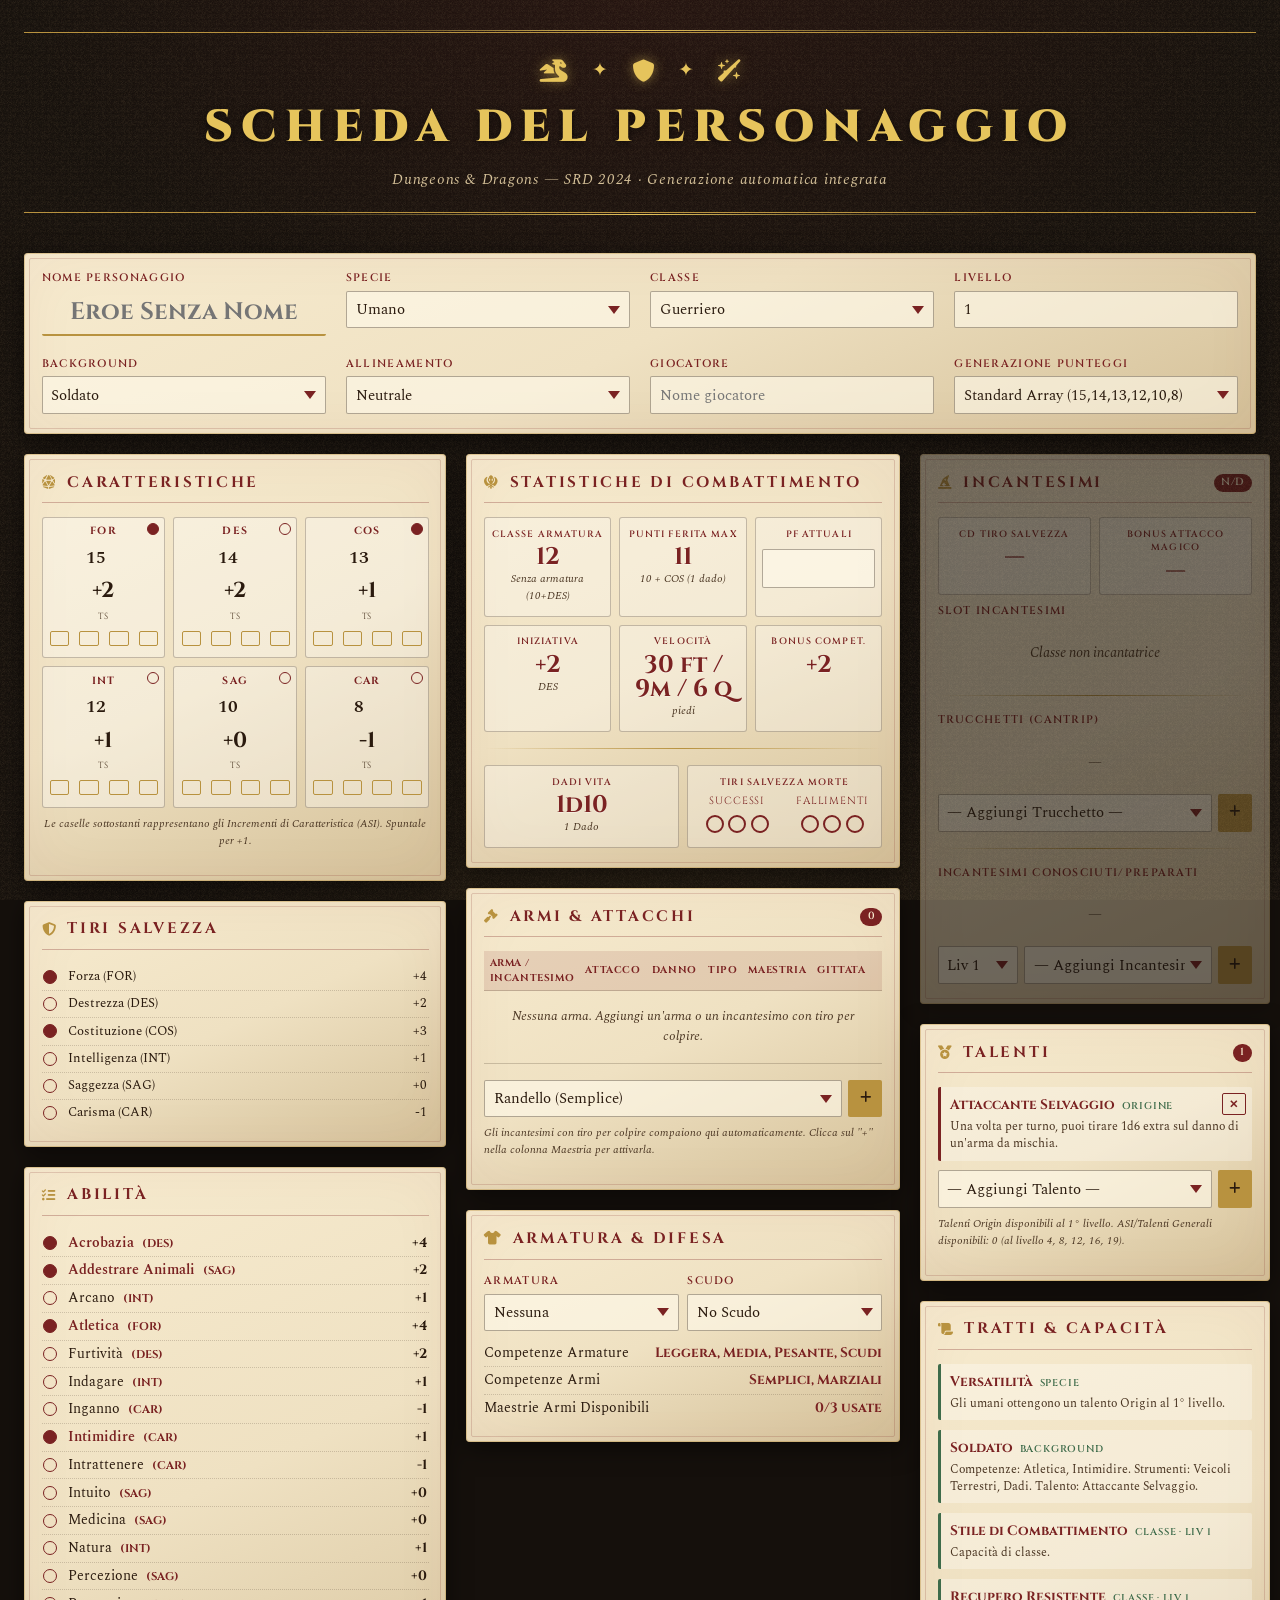
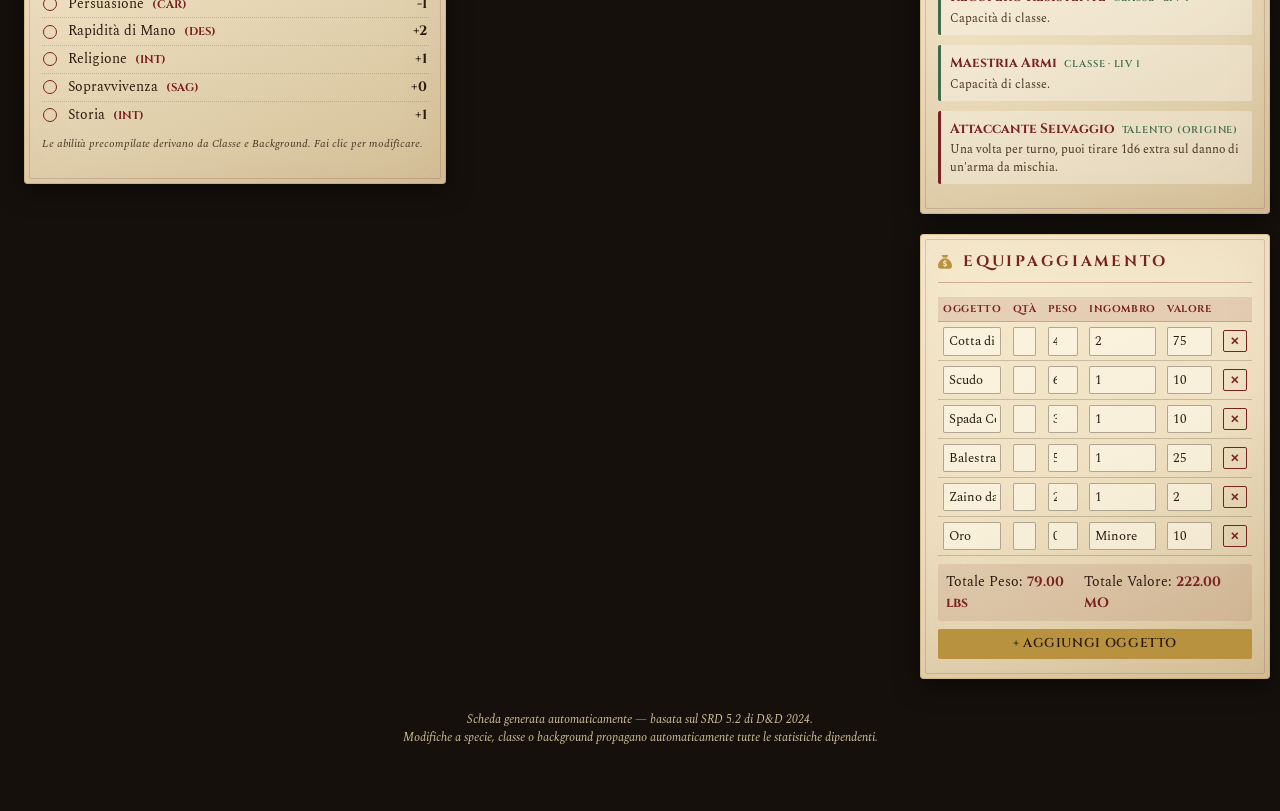
==== commit 42ee5d12: "Update index.html fatto da Z.ai" ====
--- a/index.html
+++ b/index.html
@@ -2,1377 +2,1330 @@
 <html lang="it">
 <head>
 <meta charset="UTF-8">
-<meta name="viewport" content="width=device-width, initial-scale=1">
-<title>Scheda del Personaggio — D&D 2024 (SRD 5.2.1 IT)</title>
+<meta name="viewport" content="width=device-width, initial-scale=1.0">
+<title>Scheda del Personaggio — D&D 2024 SRD</title>
 <link rel="preconnect" href="https://fonts.googleapis.com">
-<link href="https://fonts.googleapis.com/css2?family=Cinzel:wght@600;800;900&family=Alegreya:ital,wght@0,400;0,600;0,800;1,400&display=swap" rel="stylesheet">
+<link rel="preconnect" href="https://fonts.gstatic.com" crossorigin>
+<link href="https://fonts.googleapis.com/css2?family=Cinzel:wght@400;600;700;900&family=Spectral:ital,wght@0,300;0,400;0,500;0,600;1,400&display=swap" rel="stylesheet">
+<link rel="stylesheet" href="https://cdnjs.cloudflare.com/ajax/libs/font-awesome/6.5.1/css/all.min.css">
 <style>
-:root{--ink:#2b2016;--parch:#f4e7c8;--crimson:#8f2320;--gold:#c79b3c;--gold-l:#e8c979}
-*{box-sizing:border-box}
-body{margin:0;font-family:'Alegreya',Georgia,serif;color:var(--ink);background:
- radial-gradient(1200px 620px at 12% -6%,rgba(143,35,32,.42),transparent 60%),
- radial-gradient(1000px 700px at 108% 112%,rgba(199,155,60,.20),transparent 60%),#171114;min-height:100vh}
-.ring{position:fixed;border:1px dashed rgba(232,201,121,.13);border-radius:50%;z-index:0;pointer-events:none;animation:spin 140s linear infinite}
-.ring.r1{width:980px;height:980px;top:-360px;right:-300px}
-.ring.r2{width:640px;height:640px;bottom:-240px;left:-190px;border-style:dotted;animation-direction:reverse;animation-duration:100s}
-@keyframes spin{to{transform:rotate(360deg)}}
-.masthead{position:relative;z-index:2;display:flex;justify-content:space-between;align-items:center;gap:22px;flex-wrap:wrap;padding:16px 34px;background:linear-gradient(180deg,#3d1310,#230809);border-bottom:3px double var(--gold);box-shadow:0 8px 30px -10px #000}
-.brand{display:flex;align-items:center;gap:16px}
-.brand .d20{filter:drop-shadow(0 0 6px rgba(232,201,121,.35));transition:transform .8s}
-.brand:hover .d20{transform:rotate(360deg)}
-.brand h1{margin:0;font-family:Cinzel;font-weight:900;font-size:clamp(19px,2.6vw,29px);letter-spacing:.14em;color:var(--gold-l);text-transform:uppercase}
-.brand small{display:block;color:#d9b98b;letter-spacing:.3em;text-transform:uppercase;font-size:10.5px;margin-top:3px}
-.headtools{display:flex;flex-direction:column;gap:8px;align-items:flex-end}
-.tray{display:flex;gap:6px;align-items:center;background:#1c0a09;padding:8px 10px;border:1px solid #c79b3c88;border-radius:8px}
-.tray button{font-family:Cinzel;font-weight:800;background:linear-gradient(#f6ead0,#d9bd84);border:1px solid #7c5f2e;border-radius:5px;padding:4px 8px;cursor:pointer;font-size:12px}
-.tray button:hover{transform:translateY(-2px)}
-.tray input{width:52px;background:#2c1210;color:var(--gold-l);border:1px solid #c79b3c66}
-.diceRes{font-family:Cinzel;font-size:26px;color:var(--gold-l);min-width:58px;text-align:center}
-.diceHist{font-size:11px;color:#caa870;max-width:340px;text-align:right}
-.pop{animation:pop .45s}
-@keyframes pop{0%{transform:scale(.35)}60%{transform:scale(1.28)}100%{transform:scale(1)}}
-.actions{display:flex;gap:8px}
-.actions button{font-family:Cinzel;font-size:12px;letter-spacing:.12em;text-transform:uppercase;cursor:pointer;padding:7px 14px;border-radius:6px;border:1px solid var(--gold);background:linear-gradient(#5e1a15,#3c0f0c);color:var(--gold-l)}
-.actions button:hover{box-shadow:0 0 14px rgba(232,201,121,.35);transform:translateY(-1px)}
-.wrap{position:relative;z-index:1;max-width:1560px;margin:0 auto;padding:22px 26px 60px}
-.panel{background:linear-gradient(175deg,#f7ecd3,#ecdab2);border:1px solid #7c5f2e77;border-radius:7px;box-shadow:inset 0 1px 0 #fff9,0 14px 30px -14px #000d;padding:14px 16px 16px;position:relative;margin-bottom:18px}
-.panel::before{content:'';position:absolute;inset:5px;border:1px solid #7c5f2e2e;border-radius:5px;pointer-events:none}
-.panel>h2{font-family:Cinzel;font-size:12.5px;font-weight:800;letter-spacing:.22em;text-transform:uppercase;color:#f6e7bd;background:linear-gradient(180deg,#a03328,#741c15);margin:-14px -16px 13px;padding:8px 14px;border-bottom:2px solid var(--gold);display:flex;justify-content:space-between;align-items:center;gap:10px;border-radius:7px 7px 0 0}
-.panel>h2 .sub{font-size:10px;letter-spacing:.14em;color:#eccb90;font-weight:600}
-.cols{display:grid;grid-template-columns:330px 1fr 400px;gap:18px;align-items:start}
-@media(max-width:1220px){.cols{grid-template-columns:1fr 1fr}}
-@media(max-width:840px){.cols{grid-template-columns:1fr}}
-label.f{display:block;font-size:10.5px;letter-spacing:.16em;text-transform:uppercase;color:#7a5a24;font-weight:800;margin-bottom:2px}
-input,select,textarea{font-family:'Alegreya';font-size:14px;color:var(--ink);background:#fffaf0;border:1px solid #7c5f2e77;border-radius:4px;padding:6px 8px;width:100%}
-input:focus,select:focus,textarea:focus{outline:2px solid var(--gold)}
-textarea{resize:vertical;min-height:64px}
-.idgrid{display:grid;grid-template-columns:2fr 1.3fr .7fr 1.3fr 1.3fr 1.1fr 1fr .9fr .8fr;gap:12px;align-items:end}
-@media(max-width:1220px){.idgrid{grid-template-columns:repeat(3,1fr)}}
-#inome{font-family:Cinzel;font-weight:800;font-size:22px;letter-spacing:.05em;text-transform:uppercase;background:transparent;border:none;border-bottom:2px solid #7c5f2e;border-radius:0}
-.insp{display:flex;align-items:center;gap:7px;font-size:12.5px;font-weight:800;padding-bottom:7px;cursor:pointer;color:#741c15}
-.insp input{width:16px;height:16px;accent-color:var(--crimson)}
-.abcard{display:flex;align-items:center;gap:10px;padding:8px 9px;border:1px solid #7c5f2e55;background:#faf1dd;border-radius:7px;margin-bottom:8px;transition:.22s}
-.abcard:hover{box-shadow:0 0 0 2px var(--gold-l);transform:translateY(-1px)}
-.abmod{width:58px;height:58px;flex:0 0 58px;border-radius:50%;background:radial-gradient(#fff7e2,#e9d09a);border:2px solid var(--crimson);display:grid;place-items:center;font-family:Cinzel;font-weight:900;font-size:21px}
-.abinfo{flex:1}.abname{font-family:Cinzel;font-weight:800;font-size:13.5px;letter-spacing:.1em}
-.abtag{display:flex;gap:8px;align-items:center;margin-top:3px;font-size:12px;color:#6b4d1d}
-.abcard input{width:58px;text-align:center;font-weight:800}
-.asichip{font-size:11px;font-weight:800;color:#741c15;background:#f3d9a0;border:1px solid #b8860b;border-radius:10px;padding:0 7px}
-.rollbtn{font-family:Cinzel;font-size:9.5px;font-weight:800;border:1px solid #7c5f2e;background:#efe0bd;border-radius:4px;padding:3px 6px;cursor:pointer;color:#741c15;transition:.15s}
-.rollbtn:hover{background:var(--crimson);color:var(--gold-l);border-color:var(--gold)}
-#metodoInfo{font-size:12.5px;font-style:italic;color:#6b4d1d;margin:4px 0 10px}
-.asiblock{border-top:2px dashed #b8860b66;padding-top:10px;margin-top:6px}
-.asiblock h3{margin:0 0 8px;font-family:Cinzel;font-size:11.5px;letter-spacing:.18em;text-transform:uppercase;color:#741c15}
-.asirow{display:grid;grid-template-columns:1fr 1fr;gap:8px;margin-bottom:8px}
-.asirow.tre{grid-template-columns:1fr 1fr 1fr}
-#asiErr{color:#a11;font-size:12px;font-weight:700}
-.profchip{font-family:Cinzel;font-weight:900;background:#741c15;color:var(--gold-l);border:1px solid var(--gold);border-radius:20px;padding:2px 12px;font-size:13px}
-.tsrow,.skill{display:grid;align-items:center;gap:7px;padding:4px 6px;border-bottom:1px dotted #7c5f2e55}
-.tsrow{grid-template-columns:16px 1fr 44px 34px}
-.skill{grid-template-columns:18px 1fr 20px 46px 34px}
-.tsrow:hover,.skill:hover{background:#e9d5a466}
-.sname{font-size:14px}.sname i{font-style:normal;font-size:10px;color:#8a6a2c;font-weight:800}
-.sval{text-align:right;font-family:Cinzel;font-weight:800;font-size:15px}
-.dot{width:14px;height:14px;border-radius:50%;border:2px solid #7c5f2e;background:transparent;cursor:pointer;padding:0}
-.dot.on{background:var(--crimson);border-color:#741c15;box-shadow:0 0 7px rgba(199,155,60,.9)}
-.dot:disabled{opacity:.9;cursor:default}
-.star{border:none;background:none;color:#b9a06a;cursor:pointer;font-size:14px;padding:0;opacity:.35}
-.star.on{color:#b8860b;opacity:1;text-shadow:0 0 8px rgba(232,201,121,.9)}
-.star[disabled]{cursor:default;opacity:.15}
-.src{font-size:9px;font-weight:800;text-transform:uppercase;border-radius:8px;padding:0 5px;margin-left:5px}
-.src.origine{background:#741c15;color:#f2ddb0}.src.classe{background:#31582f;color:#e2ecb}.src.specie{background:#2c4a63;color:#dcecf8}
-#passiva{margin-top:10px;display:flex;justify-content:space-between;align-items:center;background:#efe0bd;border:1px solid #b8860b66;border-radius:6px;padding:7px 10px;font-size:13.5px}
-#passiva b{font-family:Cinzel;font-size:19px}
-#pairBox{margin-bottom:10px;background:#faf1dd;border:1px dashed #b8860b88;border-radius:6px;padding:9px 10px;font-size:13px}
-#pairBox .ptit{font-family:Cinzel;font-size:11px;letter-spacing:.16em;text-transform:uppercase;color:#741c15;margin-bottom:5px;font-weight:800}
-#pairBox label{display:inline-block;margin-right:10px}
-#pairBox input{width:auto;margin-right:4px;accent-color:var(--crimson)}
-.combatboxes{display:grid;grid-template-columns:1fr 1fr 1fr;gap:10px;margin-bottom:12px}
-.statbox{background:linear-gradient(#3d1310,#2a0c0a);color:var(--gold-l);border:2px solid var(--gold);border-radius:9px;text-align:center;padding:9px 6px}
-.statbox b{display:block;font-family:Cinzel;font-weight:900;font-size:32px;line-height:1.05}
-.statbox span{font-size:10px;letter-spacing:.22em;text-transform:uppercase;color:#e0bd83}
-.armrow{display:grid;grid-template-columns:1fr auto auto;gap:8px;align-items:end;margin-bottom:8px}
-.shield{display:flex;align-items:center;gap:6px;font-size:13px;font-weight:700;cursor:pointer;padding-bottom:7px}
-.shield input{width:15px;height:15px;accent-color:var(--crimson)}
-.warn{font-size:12px;color:#a11;font-weight:700}
-.hpgrid{display:grid;grid-template-columns:1.2fr 1fr 1fr;gap:10px;align-items:end;margin-bottom:10px}
-.hpmax{font-family:Cinzel;font-weight:900;font-size:26px;color:#741c15}
-.deaths{display:flex;gap:26px;align-items:center;margin-top:6px;flex-wrap:wrap}
-.deaths .dset{display:flex;gap:7px}
-.dcircle{width:18px;height:18px;border-radius:50%;border:2px solid #7c5f2e;background:#fffaf0;cursor:pointer;padding:0}
-.dcircle.on{background:#741c15;border-color:#4a0f0b}
-.dcircle.suc.on{background:#31582f;border-color:#1e3a1d}
-.atk{border:1px solid #7c5f2e55;background:#faf1dd;border-radius:7px;padding:9px;margin-bottom:9px}
-.atk .row{display:grid;grid-template-columns:1.4fr 1.2fr .7fr .9fr auto;gap:7px;align-items:end}
-.atk .res{display:flex;gap:14px;margin-top:6px;font-size:13.5px;flex-wrap:wrap;align-items:center}
-.atk .res b{font-family:Cinzel;font-size:16px;color:#741c15}
-.maes{font-size:12px;font-weight:800;color:#741c15;background:#f3d9a0;border:1px solid #b8860b;border-radius:10px;padding:1px 8px;cursor:help}
-@media(max-width:540px){.atk .row{grid-template-columns:1fr 1fr}}
-.trait{border-left:3px solid var(--gold);padding:4px 9px;margin:6px 0;background:#fffaf0aa;border-radius:0 5px 5px 0}
-.trait b{font-family:Cinzel;font-size:12px;letter-spacing:.06em;color:#5c1512}
-.trait span{font-size:12.5px}
-.chip{display:inline-block;background:#741c15;color:#f2ddb0;border:1px solid var(--gold);padding:2px 10px;border-radius:16px;font-size:12px;margin:3px 4px 3px 0}
-.chip.gold{background:#8a6d2f}.chip.lv{background:#31582f}
-.wide{display:grid;grid-template-columns:1fr 1fr;gap:16px}
-.wide .panel{margin:0}
-@media(max-width:840px){.wide{grid-template-columns:1fr}}
-footer{position:relative;z-index:1;text-align:center;color:#9c7f4e;font-size:12px;padding:10px 20px 40px}
-.flash{animation:flashgold 1.1s ease}
-@keyframes flashgold{0%{box-shadow:0 0 0 3px rgba(232,201,121,.95);background-color:#ffe9a8}100%{}}
-#toast{position:fixed;left:50%;bottom:28px;transform:translateX(-50%) translateY(20px);z-index:60;background:linear-gradient(#f7ecd3,#e8d3a2);border:2px solid var(--crimson);box-shadow:0 16px 44px #000c;padding:12px 24px;border-radius:9px;text-align:center;opacity:0;transition:.3s;pointer-events:none}
-#toast.show{opacity:1;transform:translateX(-50%) translateY(0)}
-#toast .tlabel{font-size:11px;letter-spacing:.24em;text-transform:uppercase;color:#741c15;font-weight:800}
-#toast .tval{font-family:Cinzel;font-weight:900;font-size:30px}
-#toast .tdet{font-size:12.5px;color:#6b4d1d}
-#toast.crit .tval{color:#b8860b;text-shadow:0 0 12px #ffe9a8}
-#toast.fumble .tval{color:#8b0000}
-/* incantesimi */
-.castgrid{display:grid;grid-template-columns:repeat(3,1fr);gap:8px;text-align:center;margin-bottom:10px}
-.ccell{background:#3d1310;color:var(--gold-l);border:1px solid var(--gold);border-radius:7px;padding:6px 4px}
-.ccell b{display:block;font-family:Cinzel;font-size:20px}
-.ccell span{font-size:9px;letter-spacing:.12em;text-transform:uppercase;color:#e0bd83}
-.sect{font-family:Cinzel;font-size:11px;letter-spacing:.16em;text-transform:uppercase;color:#741c15;font-weight:800;margin:10px 0 6px;border-bottom:1px solid #b8860b55;padding-bottom:3px}
-.preprow{display:flex;gap:8px;align-items:flex-start;margin-bottom:7px}
-.preprow select{flex:1}
-.spelldet{background:#fffaf0;border:1px solid #b8860b55;border-radius:5px;padding:5px 8px;font-size:12.5px;margin-top:4px;width:100%}
-.mut{color:#8a6a2c;font-style:italic}
-.slotrow{display:flex;align-items:center;gap:8px;margin-bottom:6px;flex-wrap:wrap;font-size:13px}
-.slotdot{width:20px;height:20px;border-radius:50%;border:2px solid #741c15;background:#fffaf0;cursor:pointer;padding:0;transition:.15s}
-.slotdot.used{background:#741c15;box-shadow:inset 0 0 6px #000}
-.slotdot:hover{box-shadow:0 0 8px rgba(199,155,60,.8)}
-.restbtns{display:flex;gap:8px;margin-top:8px}
-.restbtns button{font-family:Cinzel;font-size:11px;font-weight:800;letter-spacing:.08em;border:1px solid #7c5f2e;background:#efe0bd;border-radius:5px;padding:5px 10px;cursor:pointer;color:#741c15}
-.restbtns button:hover{background:var(--crimson);color:var(--gold-l)}
-.mirow{display:flex;gap:8px;align-items:center;margin-top:5px;font-size:12.5px}
-.mirow select{flex:1}
-@media print{
- body{background:#fff}.ring,.tray,.actions,.rollbtn,.headtools,#toast,.restbtns{display:none!important}
- .panel{box-shadow:none;break-inside:avoid}.cols{grid-template-columns:1fr 1fr;gap:12px}.wrap{padding:8px}
-}
+  :root {
+    --bg-deep: #15100c; --bg-leather: #261b14;
+    --parchment: #efe1c2; --parchment-dark: #d4c098; --parchment-light: #f7ebcf;
+    --ink: #2a1a0e; --ink-soft: #4a3522;
+    --gold: #b8923f; --gold-bright: #e6c45c;
+    --crimson: #7a2222; --crimson-bright: #a83232;
+    --emerald: #3e6b4a; --shadow: rgba(0,0,0,0.5);
+  }
+  * { box-sizing: border-box; }
+  html { scroll-behavior: smooth; }
+  body {
+    margin: 0;
+    background: radial-gradient(ellipse 80% 60% at 50% 0%, rgba(168,50,50,0.10), transparent 60%), radial-gradient(ellipse 60% 40% at 50% 100%, rgba(184,146,63,0.08), transparent 60%), var(--bg-deep);
+    background-attachment: fixed; color: var(--parchment); font-family: 'Spectral', serif; font-weight: 400; line-height: 1.5; min-height: 100vh;
+  }
+  body::before {
+    content: ''; position: fixed; inset: 0;
+    background-image: url("data:image/svg+xml;utf8,<svg xmlns='http://www.w3.org/2000/svg' width='240' height='240'><filter id='n'><feTurbulence baseFrequency='0.85' numOctaves='2' seed='7' stitchTiles='stitch'/><feColorMatrix values='0 0 0 0 0.18  0 0 0 0 0.12  0 0 0 0 0.06  0 0 0 0.6 0'/></filter><rect width='100%' height='100%' filter='url(%23n)'/></svg>");
+    opacity: 0.5; pointer-events: none; z-index: 0;
+  }
+  .container { max-width: 1500px; margin: 0 auto; padding: 2rem 1.5rem 4rem; position: relative; z-index: 1; }
+  
+  header.sheet-header { text-align: center; margin-bottom: 2.5rem; padding: 1.5rem 0 1.25rem; position: relative; border-top: 1px solid var(--gold); border-bottom: 1px solid var(--gold); }
+  header.sheet-header::before, header.sheet-header::after { content: ''; position: absolute; left: 50%; transform: translateX(-50%); width: 60%; height: 1px; background: linear-gradient(90deg, transparent, var(--gold-bright), transparent); }
+  header.sheet-header::before { top: -3px; } header.sheet-header::after { bottom: -3px; }
+  header.sheet-header .crest { display: inline-flex; align-items: center; gap: 1.5rem; margin-bottom: 0.5rem; }
+  header.sheet-header .crest i { color: var(--gold-bright); font-size: 1.4rem; text-shadow: 0 0 12px rgba(230,196,92,0.5); }
+  header.sheet-header h1 { font-family: 'Cinzel', serif; font-weight: 900; font-size: clamp(1.8rem, 4vw, 2.8rem); color: var(--gold-bright); letter-spacing: 0.18em; margin: 0; text-shadow: 0 2px 8px rgba(0,0,0,0.6); }
+  header.sheet-header p { margin: 0.5rem 0 0; color: var(--parchment-dark); font-style: italic; font-size: 0.95rem; letter-spacing: 0.05em; }
+  
+  .grid { display: grid; gap: 1.25rem; }
+  .grid-2 { grid-template-columns: repeat(2, 1fr); }
+  .grid-3 { grid-template-columns: repeat(3, 1fr); }
+  .grid-4 { grid-template-columns: repeat(4, 1fr); }
+  @media (max-width: 1200px) { .grid-3 { grid-template-columns: repeat(2, 1fr); } }
+  @media (max-width: 800px) { .grid-2, .grid-3, .grid-4 { grid-template-columns: 1fr; } .container { padding: 1rem; } }
+  
+  .card {
+    background: linear-gradient(155deg, var(--parchment-light) 0%, var(--parchment) 50%, var(--parchment-dark) 100%);
+    color: var(--ink); border-radius: 4px; padding: 1.1rem 1.1rem 1.25rem;
+    box-shadow: 0 6px 24px rgba(0,0,0,0.5), inset 0 0 0 1px rgba(184,146,63,0.4), inset 0 0 60px rgba(122,34,34,0.05);
+    position: relative; overflow: hidden;
+  }
+  .card::before { content: ''; position: absolute; inset: 5px; border: 1px solid rgba(122,34,34,0.18); border-radius: 2px; pointer-events: none; z-index: 0; }
+  .card > * { position: relative; z-index: 1; }
+  
+  .card-title { font-family: 'Cinzel', serif; font-weight: 700; font-size: 0.95rem; color: var(--crimson); text-transform: uppercase; letter-spacing: 0.18em; margin: 0 0 0.85rem; padding-bottom: 0.5rem; border-bottom: 1px solid rgba(122,34,34,0.3); display: flex; align-items: center; gap: 0.55rem; }
+  .card-title i { color: var(--gold); font-size: 0.85rem; }
+  .card-title .badge { margin-left: auto; font-size: 0.65rem; background: var(--crimson); color: var(--parchment-light); padding: 0.1rem 0.45rem; border-radius: 10px; letter-spacing: 0.05em; font-weight: 600; }
+  
+  label, .label { display: block; font-size: 0.68rem; font-weight: 600; color: var(--crimson); text-transform: uppercase; letter-spacing: 0.12em; margin-bottom: 0.25rem; font-family: 'Cinzel', serif; }
+  
+  input, select, textarea { width: 100%; background: rgba(255,250,235,0.6); border: 1px solid rgba(42,26,14,0.35); border-radius: 2px; padding: 0.4rem 0.55rem; font-family: 'Spectral', serif; font-size: 0.92rem; color: var(--ink); transition: all 0.2s; }
+  input:focus, select:focus, textarea:focus { outline: none; border-color: var(--gold); background: rgba(255,250,235,0.95); box-shadow: 0 0 0 2px rgba(184,146,63,0.35); }
+  select { cursor: pointer; appearance: none; background-image: url("data:image/svg+xml;utf8,<svg xmlns='http://www.w3.org/2000/svg' width='12' height='8' viewBox='0 0 12 8'><path fill='%237a2222' d='M6 8L0 0h12z'/></svg>"); background-repeat: no-repeat; background-position: right 0.55rem center; padding-right: 1.6rem; }
+  
+  .char-name { text-align: center; font-family: 'Cinzel', serif; font-size: 1.5rem; font-weight: 700; color: var(--crimson); border: none; border-bottom: 2px solid var(--gold); background: transparent; padding: 0.35rem 0.5rem; width: 100%; }
+  .char-name:focus { background: rgba(255,250,235,0.5); }
+  
+  .ability-grid { display: grid; grid-template-columns: repeat(3, 1fr); gap: 0.5rem; }
+  .ability { text-align: center; background: rgba(255,255,255,0.35); border: 1px solid rgba(42,26,14,0.25); border-radius: 3px; padding: 0.4rem 0.2rem 0.55rem; position: relative; transition: all 0.25s; }
+  .ability:hover { background: rgba(255,255,255,0.55); transform: translateY(-2px); }
+  .ability .name { font-family: 'Cinzel', serif; font-size: 0.65rem; color: var(--crimson); letter-spacing: 0.12em; font-weight: 700; margin-bottom: 0.15rem; }
+  .ability input.score { width: 44px; text-align: center; font-size: 1.15rem; font-weight: 600; background: transparent; border: none; margin: 0 auto; display: block; padding: 0.1rem; }
+  .ability input.score:focus { background: rgba(255,250,235,0.6); }
+  .ability .mod { font-family: 'Cinzel', serif; font-size: 1.35rem; font-weight: 700; color: var(--ink); margin-top: 0.1rem; }
+  .ability .save-dot { position: absolute; top: 5px; right: 5px; width: 12px; height: 12px; border-radius: 50%; border: 1.5px solid var(--crimson); background: transparent; cursor: default; }
+  .ability .save-dot.prof { background: var(--crimson); }
+  .ability .save-label { font-size: 0.55rem; color: var(--ink-soft); text-transform: uppercase; letter-spacing: 0.08em; margin-top: 0.15rem; font-family: 'Cinzel', serif; }
+  
+  .asi-track { display: flex; justify-content: center; gap: 3px; margin-top: 0.3rem; }
+  .asi-cb { width: 12px; height: 12px; border: 1.5px solid var(--gold); border-radius: 2px; background: transparent; cursor: pointer; appearance: none; -webkit-appearance: none; transition: all 0.2s; }
+  .asi-cb:checked { background: var(--gold); }
+  .asi-cb:hover { border-color: var(--gold-bright); }
+
+  .stat-box { text-align: center; padding: 0.6rem 0.4rem 0.7rem; background: rgba(255,255,255,0.3); border: 1px solid rgba(42,26,14,0.25); border-radius: 3px; transition: all 0.25s; }
+  .stat-box:hover { background: rgba(255,255,255,0.5); }
+  .stat-box .label { margin-bottom: 0.2rem; font-size: 0.58rem; }
+  .stat-box .value { font-family: 'Cinzel', serif; font-size: 1.5rem; font-weight: 700; color: var(--crimson); line-height: 1; text-shadow: 0 1px 0 rgba(255,255,255,0.4); }
+  .stat-box .sub { font-size: 0.7rem; color: var(--ink-soft); font-style: italic; margin-top: 0.15rem; }
+  
+  .skill-list, .saves-list { font-size: 0.83rem; }
+  .skill-row, .save-row { display: grid; grid-template-columns: 18px 1fr auto; align-items: center; gap: 0.4rem; padding: 0.2rem 0.1rem; border-bottom: 1px dotted rgba(42,26,14,0.18); cursor: pointer; transition: background 0.15s; }
+  .skill-row:hover, .save-row:hover { background: rgba(184,146,63,0.15); }
+  .skill-row:last-child, .save-row:last-child { border-bottom: none; }
+  .dot { width: 14px; height: 14px; border: 1.5px solid var(--crimson); border-radius: 50%; background: transparent; transition: all 0.2s; }
+  .dot.prof { background: var(--crimson); }
+  .dot.exp { background: var(--crimson); box-shadow: inset 0 0 0 3px var(--parchment-light); }
+  .skill-row .name { font-size: 0.85rem; }
+  .skill-row .name .ab { color: var(--crimson); font-weight: 700; font-size: 0.7rem; margin-left: 0.3rem; font-family: 'Cinzel', serif; }
+  .skill-row .mod { font-family: 'Cinzel', serif; font-weight: 700; font-size: 0.85rem; }
+  .skill-row.auto-prof .name { color: var(--crimson); font-weight: 600; }
+  
+  table { width: 100%; border-collapse: collapse; font-size: 0.82rem; margin-bottom: 0.5rem; }
+  th, td { padding: 0.3rem 0.35rem; text-align: left; border-bottom: 1px solid rgba(42,26,14,0.2); }
+  th { font-family: 'Cinzel', serif; font-size: 0.62rem; color: var(--crimson); text-transform: uppercase; letter-spacing: 0.06em; background: rgba(122,34,34,0.12); font-weight: 700; }
+  td.attack, td.dmg { font-family: 'Cinzel', serif; font-weight: 600; }
+  td.name { font-weight: 500; }
+  td.range { font-size: 0.7rem; white-space: nowrap; }
+  
+  .equip-table input { padding: 0.2rem 0.3rem; font-size: 0.8rem; width: 100%; }
+  .equip-totals { display: flex; justify-content: space-between; margin-top: 0.5rem; padding: 0.5rem; background: rgba(122,34,34,0.1); border-radius: 3px; font-size: 0.85rem; }
+  .equip-totals strong { font-family: 'Cinzel', serif; color: var(--crimson); }
+  
+  .mastery-tag { display: inline-block; background: var(--emerald); color: var(--parchment-light); padding: 0.05rem 0.35rem; border-radius: 8px; font-size: 0.62rem; text-transform: uppercase; letter-spacing: 0.05em; font-weight: 700; cursor: pointer; }
+  .mastery-tag.none { background: transparent; color: var(--ink-soft); border: 1px dashed rgba(42,26,14,0.3); cursor: pointer; }
+  .spell-tag { display: inline-block; background: var(--gold); color: var(--ink); padding: 0.05rem 0.35rem; border-radius: 8px; font-size: 0.62rem; text-transform: uppercase; letter-spacing: 0.05em; font-weight: 700; margin-left: 0.3rem; }
+  .spell-tag.save { background: var(--crimson); color: var(--parchment-light); }
+  
+  .feature-block { margin-bottom: 0.6rem; padding: 0.5rem 0.6rem; background: rgba(255,255,255,0.3); border-left: 3px solid var(--gold); border-radius: 2px; position: relative; }
+  .feature-block .fname { font-family: 'Cinzel', serif; font-weight: 700; color: var(--crimson); font-size: 0.85rem; margin-bottom: 0.15rem; }
+  .feature-block .fdesc { font-size: 0.78rem; color: var(--ink-soft); line-height: 1.4; }
+  .feature-block.auto { border-left-color: var(--emerald); }
+  .feature-block .origin { font-size: 0.62rem; color: var(--emerald); text-transform: uppercase; letter-spacing: 0.08em; font-weight: 600; margin-left: 0.4rem; font-family: 'Cinzel', serif; }
+  
+  .spell-slots { margin: 0.5rem 0 0.75rem; display: grid; grid-template-columns: repeat(auto-fit, minmax(70px, 1fr)); gap: 0.4rem; }
+  .slot-box { text-align: center; background: rgba(122,34,34,0.1); border: 1px solid rgba(122,34,34,0.3); border-radius: 3px; padding: 0.3rem 0.2rem; }
+  .slot-box .lvl { font-family: 'Cinzel', serif; font-size: 0.6rem; color: var(--crimson); text-transform: uppercase; letter-spacing: 0.08em; }
+  .slot-box .slots { font-family: 'Cinzel', serif; font-size: 1.2rem; font-weight: 700; color: var(--ink); }
+  .slot-box.empty { opacity: 0.3; }
+  
+  .add-row { display: flex; gap: 0.4rem; margin-top: 0.5rem; }
+  .add-row select { flex: 1; }
+  .btn { background: var(--crimson); color: var(--parchment-light); border: none; padding: 0.4rem 0.7rem; border-radius: 2px; cursor: pointer; font-family: 'Cinzel', serif; font-weight: 600; font-size: 0.8rem; letter-spacing: 0.05em; transition: all 0.2s; text-transform: uppercase; }
+  .btn:hover { background: var(--crimson-bright); transform: translateY(-1px); }
+  .btn.gold { background: var(--gold); color: var(--ink); }
+  .btn.gold:hover { background: var(--gold-bright); }
+  .btn-sm { background: transparent; color: var(--crimson); border: 1px solid var(--crimson); padding: 0.15rem 0.4rem; font-size: 0.7rem; border-radius: 2px; cursor: pointer; font-family: 'Cinzel', serif; font-weight: 600; }
+  .btn-sm:hover { background: var(--crimson); color: var(--parchment-light); }
+  
+  .death-saves { display: grid; grid-template-columns: 1fr 1fr; gap: 0.6rem; font-size: 0.85rem; text-align: center; }
+  .death-saves .ds-label { font-family: 'Cinzel', serif; font-size: 0.65rem; color: var(--crimson); text-transform: uppercase; letter-spacing: 0.08em; margin-bottom: 0.3rem; }
+  .death-saves .ds-dots { display: flex; justify-content: center; gap: 0.3rem; }
+  .death-saves .ds-dot { width: 18px; height: 18px; border: 2px solid var(--crimson); border-radius: 50%; cursor: pointer; background: transparent; transition: all 0.2s; }
+  .death-saves .ds-dot.filled { background: var(--crimson); }
+  .death-saves .ds-dot.fail.filled { background: #000; }
+  
+  .toast-container { position: fixed; bottom: 1.5rem; right: 1.5rem; z-index: 100; display: flex; flex-direction: column; gap: 0.4rem; pointer-events: none; }
+  .toast { background: var(--bg-leather); color: var(--parchment); border-left: 3px solid var(--gold); padding: 0.5rem 0.9rem; border-radius: 2px; box-shadow: 0 4px 14px rgba(0,0,0,0.5); font-size: 0.85rem; animation: slideIn 0.3s ease, fadeOut 0.4s ease 2.6s forwards; max-width: 320px; }
+  .toast .t-title { font-family: 'Cinzel', serif; font-size: 0.7rem; color: var(--gold-bright); text-transform: uppercase; letter-spacing: 0.1em; margin-bottom: 0.1rem; }
+  @keyframes slideIn { from { transform: translateX(100%); opacity: 0; } to { transform: translateX(0); opacity: 1; } }
+  @keyframes fadeOut { to { opacity: 0; transform: translateX(20px); } }
+  
+  @keyframes highlight { 0% { background-color: rgba(230,196,92,0.5); } 100% { background-color: transparent; } }
+  .highlight { animation: highlight 1.2s ease; }
+  
+  .info-row { display: flex; justify-content: space-between; align-items: center; padding: 0.2rem 0; font-size: 0.85rem; border-bottom: 1px dotted rgba(42,26,14,0.18); }
+  .info-row:last-child { border-bottom: none; }
+  .info-row .v { font-family: 'Cinzel', serif; font-weight: 700; color: var(--crimson); }
+  
+  .spell-entry { padding: 0.4rem 0.5rem; background: rgba(255,255,255,0.3); border-left: 3px solid var(--gold); border-radius: 2px; margin-bottom: 0.4rem; font-size: 0.8rem; position: relative; }
+  .spell-entry .sn { font-family: 'Cinzel', serif; font-weight: 700; color: var(--crimson); }
+  .spell-entry .meta { font-size: 0.7rem; color: var(--ink-soft); font-style: italic; margin-top: 0.1rem; }
+  
+  .empty-state { text-align: center; color: var(--ink-soft); font-style: italic; padding: 1rem; font-size: 0.85rem; }
+  hr.ornate { border: none; height: 1px; background: linear-gradient(90deg, transparent, var(--gold), transparent); margin: 1rem 0; }
+  footer { text-align: center; color: var(--parchment-dark); font-size: 0.75rem; margin-top: 2rem; font-style: italic; }
 </style>
 </head>
 <body>
-<div class="ring r1"></div><div class="ring r2"></div>
-
-<header class="masthead">
-  <div class="brand">
-    <svg class="d20" viewBox="0 0 120 120" width="56" height="56" aria-hidden="true">
-      <g fill="none" stroke="#e8c979" stroke-width="2.5" stroke-linejoin="round">
-        <polygon points="60,5 109,33 109,87 60,115 11,87 11,33"/>
-        <polygon points="60,33 93,81 27,81"/>
-        <path d="M60 5v28M109 33 93 81M11 33l16 48M60 115l33-34M60 115 27 81"/>
-      </g>
-      <text x="60" y="73" text-anchor="middle" font-size="23" fill="#f6e7bd" font-family="Cinzel" font-weight="800">20</text>
-    </svg>
-    <div>
-      <h1>Scheda del Personaggio</h1>
-      <small>D&amp;D Regole 2024 · SRD 5.2.1 in Italiano</small>
+
+<div class="container">
+
+  <header class="sheet-header">
+    <div class="crest">
+      <i class="fa-solid fa-dragon"></i>
+      <span style="color:var(--gold-bright); font-size:1.2rem;">✦</span>
+      <i class="fa-solid fa-shield"></i>
+      <span style="color:var(--gold-bright); font-size:1.2rem;">✦</span>
+      <i class="fa-solid fa-wand-sparkles"></i>
     </div>
-  </div>
-  <div class="headtools">
-    <div class="tray no-print">
-      <button data-d="4">d4</button><button data-d="6">d6</button><button data-d="8">d8</button>
-      <button data-d="10">d10</button><button data-d="12">d12</button><button data-d="20">d20</button><button data-d="100">d100</button>
-      <input id="diceMod" type="number" value="0" title="Modificatore">
-      <div class="diceRes" id="diceRes">—</div>
-    </div>
-    <div class="diceHist" id="diceHist"></div>
-    <div class="actions no-print">
-      <button id="btnPrint">Stampa</button>
-      <button id="btnJson">Esporta JSON</button>
-      <button id="btnReset">Nuovo</button>
-    </div>
-  </div>
-</header>
-
-<main class="wrap">
-  <section class="panel">
-    <h2>Frontespizio <span class="sub">seleziona e la scheda si compila</span></h2>
-    <div class="idgrid">
-      <div><label class="f" for="inome">Nome del Personaggio</label><input id="inome" placeholder="Nome…"></div>
-      <div><label class="f" for="iclasse">Classe</label><select id="iclasse"><option value="">—</option></select></div>
-      <div><label class="f" for="ilivello">Livello</label><select id="ilivello"></select></div>
-      <div><label class="f" for="ispecie">Specie</label><select id="ispecie"><option value="">—</option></select></div>
-      <div><label class="f" for="iorigine">Origine</label><select id="iorigine"><option value="">—</option></select></div>
-      <div><label class="f" for="iall">Allineamento</label><select id="iall"><option>Non Allineato</option><option>Legale Buono</option><option>Neutrale Buono</option><option>Caotico Buono</option><option>Legale Neutrale</option><option>Neutrale</option><option>Caotico Neutrale</option><option>Legale Malvagio</option><option>Neutrale Malvagio</option><option>Caotico Malvagio</option></select></div>
-      <div><label class="f" for="igc">Giocatore</label><input id="igc"></div>
-      <div><label class="f" for="ixp">Esperienza</label><input id="ixp"></div>
-      <div><label class="insp"><input type="checkbox" id="insp"> Ispirazione<br>Eroica</label></div>
+    <h1>SCHEDA DEL PERSONAGGIO</h1>
+    <p>Dungeons & Dragons — SRD 2024 · Generazione automatica integrata</p>
+  </header>
+
+  <section class="card" id="identityCard" style="margin-bottom:1.25rem;">
+    <div class="grid grid-4">
+      <div><label>Nome Personaggio</label><input class="char-name" id="charName" placeholder="Eroe Senza Nome"></div>
+      <div><label>Specie</label><select id="speciesSelect"></select></div>
+      <div><label>Classe</label><select id="classSelect"></select></div>
+      <div><label>Livello</label><input type="number" id="levelInput" min="1" max="20" value="1"></div>
+      <div><label>Background</label><select id="backgroundSelect"></select></div>
+      <div><label>Allineamento</label><select id="alignmentSelect"><option>Legale Buono</option><option>Neutrale Buono</option><option>Caotico Buono</option><option>Legale Neutrale</option><option selected>Neutrale</option><option>Caotico Neutrale</option><option>Legale Malvagio</option><option>Neutrale Malvagio</option><option>Caotico Malvagio</option></select></div>
+      <div><label>Giocatore</label><input id="playerName" placeholder="Nome giocatore"></div>
+      <div><label>Generazione Punteggi</label><select id="genMethod"><option value="standard">Standard Array (15,14,13,12,10,8)</option><option value="manual">Manuale</option></select></div>
     </div>
   </section>
 
-  <div class="cols">
-    <div>
-      <section class="panel">
-        <h2>Caratteristiche <span class="sub" id="metodoInfo"></span></h2>
-        <div style="margin-bottom:8px"><label class="f" for="metodo">Metodo Punteggi</label>
-          <select id="metodo"><option value="manuale">Manuale</option><option value="array">Serie Standard (15,14,13,12,10,8)</option><option value="punti">Costo in Punti (27 punti)</option></select>
+  <div class="grid grid-3">
+
+    <!-- COLONNA SINISTRA -->
+    <div style="display:flex; flex-direction:column; gap:1.25rem;">
+      <section class="card" id="abilitiesCard">
+        <h2 class="card-title"><i class="fa-solid fa-dice-d20"></i> Caratteristiche</h2>
+        <div class="ability-grid" id="abilityGrid"></div>
+        <p style="font-size:0.7rem; color:var(--ink-soft); margin-top:0.5rem; font-style:italic; text-align:center;">
+          Le caselle sottostanti rappresentano gli Incrementi di Caratteristica (ASI). Spuntale per +1.
+        </p>
+      </section>
+      <section class="card" id="savesCard">
+        <h2 class="card-title"><i class="fa-solid fa-shield-halved"></i> Tiri Salvezza</h2>
+        <div class="saves-list" id="savesList"></div>
+      </section>
+      <section class="card" id="skillsCard">
+        <h2 class="card-title"><i class="fa-solid fa-list-check"></i> Abilità</h2>
+        <div class="skill-list" id="skillsList"></div>
+        <p style="font-size:0.7rem; color:var(--ink-soft); margin-top:0.5rem; font-style:italic;">
+          Le abilità precompilate derivano da Classe e Background. Fai clic per modificare.
+        </p>
+      </section>
+    </div>
+
+    <!-- COLONNA CENTRALE -->
+    <div style="display:flex; flex-direction:column; gap:1.25rem;">
+      <section class="card" id="combatCard">
+        <h2 class="card-title"><i class="fa-solid fa-khanda"></i> Statistiche di Combattimento</h2>
+        <div class="grid grid-3" style="gap:0.5rem;">
+          <div class="stat-box"><div class="label">Classe Armatura</div><div class="value" id="acValue">10</div><div class="sub" id="acSub">Senza armatura</div></div>
+          <div class="stat-box"><div class="label">Punti Ferita Max</div><div class="value" id="hpValue">10</div><div class="sub" id="hpSub">d8 + COS</div></div>
+          <div class="stat-box"><div class="label">PF Attuali</div><input type="number" id="hpCurrent" style="margin-top:0.3rem; text-align:center; font-family:'Cinzel',serif; font-weight:700; font-size:1.1rem;"></div>
+          <div class="stat-box"><div class="label">Iniziativa</div><div class="value" id="initValue">+0</div><div class="sub" id="initSub">DES</div></div>
+          <div class="stat-box"><div class="label">Velocità</div><div class="value" id="speedValue">30</div><div class="sub">piedi</div></div>
+          <div class="stat-box"><div class="label">Bonus Compet.</div><div class="value" id="profValue">+2</div></div>
         </div>
-        <div id="abGrid"></div>
-        <div class="asiblock">
-          <h3>Aumenti Caratteristica (dall'Origine)</h3>
-          <div style="display:flex;gap:14px;font-size:13px;margin-bottom:8px">
-            <label><input type="radio" name="asimode" value="dueuno" checked> +2 e +1</label>
-            <label><input type="radio" name="asimode" value="treuno"> +1, +1 e +1</label>
-          </div>
-          <div class="asirow" id="asi21">
-            <div><label class="f">+2 a</label><select id="asi2"></select></div>
-            <div><label class="f">+1 a</label><select id="asi1"></select></div>
-          </div>
-          <div class="asirow tre" id="asi111" style="display:none">
-            <div><label class="f">+1</label><select id="asiA"></select></div>
-            <div><label class="f">+1</label><select id="asiB"></select></div>
-            <div><label class="f">+1</label><select id="asiC"></select></div>
-          </div>
-          <div style="display:flex;gap:10px;align-items:center">
-            <button class="rollbtn" id="asiBtn" type="button">✦ Suggerisci per la classe</button>
-            <span id="asiErr"></span>
+        <hr class="ornate">
+        <div class="grid grid-2" style="gap:0.5rem;">
+          <div class="stat-box"><div class="label">Dadi Vita</div><div class="value" id="hdValue">1d8</div><div class="sub" id="hdSub">1 Dado</div></div>
+          <div class="stat-box"><div class="label">Tiri Salvezza Morte</div>
+            <div class="death-saves" style="margin-top:0.3rem;">
+              <div><div class="ds-label">Successi</div><div class="ds-dots" id="dsSuccess"><span class="ds-dot"></span><span class="ds-dot"></span><span class="ds-dot"></span></div></div>
+              <div><div class="ds-label">Fallimenti</div><div class="ds-dots" id="dsFail"><span class="ds-dot fail"></span><span class="ds-dot fail"></span><span class="ds-dot fail"></span></div></div>
+            </div>
           </div>
         </div>
       </section>
-      <section class="panel">
-        <h2>Tiri Salvezza <span class="profchip" id="profChip">+2</span></h2>
-        <div id="tsList"></div>
+
+      <section class="card" id="weaponsCard">
+        <h2 class="card-title"><i class="fa-solid fa-gavel"></i> Armi & Attacchi <span class="badge" id="weaponCount">0</span></h2>
+        <div id="weaponsTable" style="overflow-x:auto;"></div>
+        <div class="add-row">
+          <select id="weaponSelect"></select>
+          <button class="btn gold" onclick="addWeapon()"><i class="fa-solid fa-plus"></i></button>
+        </div>
+        <p style="font-size:0.7rem; color:var(--ink-soft); margin-top:0.5rem; font-style:italic;">
+          Gli incantesimi con tiro per colpire compaiono qui automaticamente. Clicca sul "+" nella colonna Maestria per attivarla.
+        </p>
+      </section>
+
+      <section class="card" id="defenseCard">
+        <h2 class="card-title"><i class="fa-solid fa-shirt"></i> Armatura & Difesa</h2>
+        <div class="grid grid-2" style="gap:0.5rem;">
+          <div><label>Armatura</label><select id="armorSelect"></select></div>
+          <div><label>Scudo</label><select id="shieldSelect"><option value="no">No Scudo</option><option value="si">Scudo (+2 CA)</option></select></div>
+        </div>
+        <div class="info-row" style="margin-top:0.5rem;"><span>Competenze Armature</span><span class="v" id="armorProf">—</span></div>
+        <div class="info-row"><span>Competenze Armi</span><span class="v" id="weaponProf">—</span></div>
+        <div class="info-row"><span>Maestrie Armi Disponibili</span><span class="v" id="weaponMastery">—</span></div>
       </section>
     </div>
 
-    <div>
-      <section class="panel">
-        <h2>Abilità <span class="sub" id="expInfo"></span></h2>
-        <div id="pairBox" style="display:none"></div>
-        <div id="skillList"></div>
-        <div id="passiva"><span>Percezione Passiva</span><b id="passVal">10</b></div>
+    <!-- COLONNA DESTRA -->
+    <div style="display:flex; flex-direction:column; gap:1.25rem;">
+      <section class="card" id="spellCard">
+        <h2 class="card-title"><i class="fa-solid fa-hat-wizard"></i> Incantesimi <span class="badge" id="spellBadge">—</span></h2>
+        <div class="grid grid-2" style="gap:0.5rem;">
+          <div class="stat-box"><div class="label">CD Tiro Salvezza</div><div class="value" id="spellDC">—</div></div>
+          <div class="stat-box"><div class="label">Bonus Attacco Magico</div><div class="value" id="spellAtk">—</div></div>
+        </div>
+        <div style="margin-top:0.5rem;"><label>Slot Incantesimi</label><div class="spell-slots" id="spellSlots"></div></div>
+        <hr class="ornate">
+        <div style="margin-bottom:0.5rem;"><label>Trucchetti (Cantrip)</label></div>
+        <div id="cantripsList"></div>
+        <div class="add-row" style="margin-top:0.3rem;"><select id="cantripSelect"></select><button class="btn gold" onclick="addSpell(0)"><i class="fa-solid fa-plus"></i></button></div>
+        <hr class="ornate">
+        <div style="margin-bottom:0.5rem;"><label>Incantesimi Conosciuti/Preparati</label></div>
+        <div id="spellsList"></div>
+        <div class="add-row" style="margin-top:0.3rem;"><select id="spellLevelSelect" style="flex:0 0 80px;"></select><select id="spellSelect"></select><button class="btn gold" onclick="addSpell()"><i class="fa-solid fa-plus"></i></button></div>
       </section>
-      <section class="panel">
-        <h2>Tratti e Capacità</h2>
-        <div id="specieExtra"></div>
-        <div id="trattiSpecie"></div>
-        <div style="margin-top:10px"><label class="f">Privilegi di Classe (fino al livello attuale)</label><div id="trattiClasse"></div></div>
+
+      <section class="card" id="featsCard">
+        <h2 class="card-title"><i class="fa-solid fa-medal"></i> Talenti <span class="badge" id="featCount">0</span></h2>
+        <div id="featsList"></div>
+        <div class="add-row" id="featAddRow"><select id="featSelect"></select><button class="btn gold" onclick="addFeat()"><i class="fa-solid fa-plus"></i></button></div>
+        <p style="font-size:0.7rem; color:var(--ink-soft); margin-top:0.5rem; font-style:italic;" id="featNote"></p>
       </section>
-      <section class="panel">
-        <h2>Origine e Competenze</h2>
-        <div id="origineBox"><i style="color:#8a6a2c">Seleziona un'Origine nel frontespizio…</i></div>
-        <div style="margin-top:10px">
-          <label class="f">Competenza nelle Armature</label><div id="compArm" class="chip gold">—</div>
-          <label class="f" style="margin-top:7px">Competenza nelle Armi</label><div id="compArmi" class="chip gold">—</div>
-        </div>
+
+      <section class="card" id="featuresCard">
+        <h2 class="card-title"><i class="fa-solid fa-scroll"></i> Tratti & Capacità</h2>
+        <div id="featuresList"></div>
       </section>
-    </div>
-
-    <div>
-      <section class="panel">
-        <h2>Combattimento</h2>
-        <div class="combatboxes">
-          <div class="statbox"><b id="acVal">10</b><span>Classe Armatura</span></div>
-          <div class="statbox"><b id="initVal">+0</b><span>Iniziativa</span></div>
-          <div class="statbox"><b id="velVal">9 m</b><span>Velocità</span></div>
-        </div>
-        <div class="armrow">
-          <div><label class="f" for="armSel">Armatura Indossata</label><select id="armSel"></select></div>
-          <label class="shield"><input type="checkbox" id="scudo"> Scudo (+2)</label>
-          <div style="width:70px"><label class="f">Extra</label><input id="acExtra" type="number" value="0"></div>
-        </div>
-        <div style="display:flex;gap:18px;font-size:13.5px;align-items:center;flex-wrap:wrap">
-          <span>Taglia: <b id="tagliaVal" style="font-family:Cinzel">Media</b></span>
-          <span>Ini. extra: <input id="initExtra" type="number" value="0" style="width:56px;display:inline-block"></span>
-          <span class="warn" id="armWarn"></span>
-        </div>
-      </section>
-      <section class="panel">
-        <h2>Punti Ferita <span class="sub" id="hdText"></span></h2>
-        <div class="hpgrid">
-          <div><label class="f">PF Massimi (calcolati)</label><div class="hpmax" id="hpMax">—</div></div>
-          <div><label class="f">PF Attuali</label><input id="hpNow" type="number"></div>
-          <div><label class="f">PF Temporanei</label><input id="hpTemp" type="number"></div>
-        </div>
-        <div style="display:flex;gap:14px;align-items:end;flex-wrap:wrap">
-          <div style="width:150px"><label class="f">Dadi Vita Usati</label><input id="hdUsed" type="number" value="0" min="0"></div>
-          <div class="deaths">
-            <span style="font-size:12px;letter-spacing:.1em;text-transform:uppercase;font-weight:800;color:#31582f">Successi</span>
-            <div class="dset" id="deathS"></div>
-            <span style="font-size:12px;letter-spacing:.1em;text-transform:uppercase;font-weight:800;color:#741c15">Fallimenti</span>
-            <div class="dset" id="deathF"></div>
-          </div>
-        </div>
-      </section>
-      <section class="panel">
-        <h2>Attacchi <span class="sub">proprietà e maestria automatiche</span></h2>
-        <div id="atkRows"></div>
-      </section>
-      <section class="panel" id="casterPanel">
-        <h2>Incantesimi <span class="sub" id="incSub"></span></h2>
-        <div id="incPanel"></div>
+
+      <section class="card" id="equipmentCard">
+        <h2 class="card-title"><i class="fa-solid fa-sack-dollar"></i> Equipaggiamento</h2>
+        <div id="equipmentTableWrap" style="overflow-x:auto;"></div>
       </section>
     </div>
   </div>
 
-  <div class="wide" style="margin-top:2px">
-    <section class="panel">
-      <h2>Equipaggiamento <span class="sub" id="oroChip"></span></h2>
-      <textarea id="equipTxt" placeholder="Oggetti, monete, tesori…"></textarea>
-    </section>
-    <section class="panel">
-      <h2>Note del Personaggio</h2>
-      <textarea id="noteTxt" placeholder="Aspetto, personalità, legami…"></textarea>
-    </section>
-  </div>
-</main>
-
-<footer>Scheda non ufficiale basata sul <b>System Reference Document 5.2.1</b> (CC-BY-4.0) · Quest'opera include materiale tratto dal SRD 5.2.1 di Wizards of the Coast · salvataggio automatico nel browser</footer>
-<div id="toast"><div class="tlabel"></div><div class="tval"></div><div class="tdet"></div></div>
+  <footer>
+    Scheda generata automaticamente — basata sul SRD 5.2 di D&D 2024.
+    <br>Modifiche a specie, classe o background propagano automaticamente tutte le statistiche dipendenti.
+  </footer>
+</div>
+
+<div class="toast-container" id="toastContainer"></div>
 
 <script>
-'use strict';
-/* ============ DATI BASE ============ */
-const AB=[['for','Forza','FOR'],['des','Destrezza','DES'],['cos','Costituzione','COS'],['int','Intelligenza','INT'],['sag','Saggezza','SAG'],['car','Carisma','CAR']];
-const ABNAME={for:'Forza',des:'Destrezza',cos:'Costituzione',int:'Intelligenza',sag:'Saggezza',car:'Carisma'};
-const ABLAB={for:'FOR',des:'DES',cos:'COS',int:'INT',sag:'SAG',car:'CAR'};
-const SKILLS=[['acrobazia','Acrobazia','des'],['addestrare','Addestrare Animali','sag'],['arcano','Arcano','int'],['atletica','Atletica','for'],['furtivita','Furtività','des'],['inganno','Inganno','car'],['indagare','Indagare','int'],['intimidire','Intimidire','car'],['intuizione','Intuizione','sag'],['intrattenere','Intrattenere','car'],['medicina','Medicina','sag'],['natura','Natura','int'],['percezione','Percezione','sag'],['persuasione','Persuasione','car'],['rapidita','Rapidità di Mano','des'],['religione','Religione','int'],['sopravvivenza','Sopravvivenza','sag'],['storia','Storia','int']];
-const SKNAME=Object.fromEntries(SKILLS.map(s=>[s[0],s[1]]));
-
-const SPECIES={
- dragonide:{nome:'Dragonide',taglia:'Media',vel:9,sensi:'Scurovisione 18 m',extra:'ascendenza',tratti:[
-  ['Discendenza Draconica','Progenitore draconico: determina Soffio e Resistenza ai danni.'],
-  ['Soffio','Sostituisci un attacco con un\u2019esalazione (cono 4,5 m o linea 9×1,5 m): TS Des CD 8+COS+competenza, 1d10 danni (2d10 al 5°, 3d10 all\u201911°, 4d10 al 17°). Usi pari al bonus di competenza.'],
-  ['Resistenza ai Danni','Del tipo della discendenza.'],
-  ['Volo Draconico (5°)','Ali spettrali per 10 minuti, velocità di volo pari alla tua velocità (1/riposo lungo).']]},
- elfo:{nome:'Elfo',taglia:'Media',vel:9,sensi:'Scurovisione 18 m',extra:'lignaggio',tratti:[
-  ['Retaggio Fatato','Vantaggio ai TS per evitare o terminare la condizione affascinato.'],
-  ['Sensi Acuti','Competenza in Intuizione, Percezione o Sopravvivenza.'],
-  ['Trance','Niente sonno; riposo lungo in 4 ore di trance.']]},
- gnomo:{nome:'Gnomo',taglia:'Piccola',vel:9,sensi:'Scurovisione 18 m',extra:'lignagn',tratti:[
-  ['Astuzia Gnomesca','Vantaggio ai TS su Intelligenza, Saggezza e Carisma.']]},
- goliath:{nome:'Goliath',taglia:'Media',vel:10.5,tratti:[
-  ['Costituzione Robusta','Vantaggio alle prove per non essere afferrato; capacità di trasporto di una taglia superiore.'],
-  ['Discendenza Gigantica','Un dono soprannaturale dal retaggio dei giganti (usi pari al bonus di competenza).'],
-  ['Forma Grande (5°)','Diventi Grande per 10 minuti: vantaggio alle prove di Forza, velocità +3 m (1/riposo lungo).']]},
- halfling:{nome:'Halfling',taglia:'Piccola',vel:7.5,tratti:[
-  ['Agilità Halfling','Attraversi lo spazio di creature più grandi di te.'],
-  ['Coraggioso','Vantaggio ai TS per evitare o terminare spaventato.'],
-  ['Fortuna','Quando ottieni 1 a una prova con d20, ritiri il dado.'],
-  ['Furtività Innata','Puoi nasconderti anche oscurato solo da una creatura più grande.']]},
- nano:{nome:'Nano',taglia:'Media',vel:9,sensi:'Scurovisione 36 m',tratti:[
-  ['Esperto Minatore','Percezione tellurica 18 m per 10 minuti (usi pari al bonus di competenza).'],
-  ['Resilienza Nanica','Resistenza ai danni da veleno; vantaggio ai TS contro avvelenato.'],
-  ['Robustezza Nanica','+1 PF per livello (già calcolato nei PF massimi).']]},
- orco:{nome:'Orco',taglia:'Media',vel:9,sensi:'Scurovisione 36 m',tratti:[
-  ['Scarica di Adrenalina','Scatto come azione bonus + PF temporanei pari al bonus di competenza (usi pari al bonus di competenza).'],
-  ['Resistenza Implacabile','Se scendi a 0 PF (non ucciso sul colpo), resti a 1 PF (1/riposo lungo).']]},
- tiefling:{nome:'Tiefling',taglia:'Media',vel:9,sensi:'Scurovisione 18 m',extra:'retaggio',tratti:[
-  ['Presenza Ultraterrena','Conosci il trucchetto Taumaturgia.']]},
- umano:{nome:'Umano',taglia:'Media',vel:9,extra:'umano',tratti:[
-  ['Intraprendente','Ottieni Ispirazione Eroica ogni volta che completi un riposo lungo.'],
-  ['Pluriabilità','Competenza in un\u2019abilità a scelta.'],
-  ['Versatile','Un talento Origini a scelta.']]},
+/* ====================================================================
+   DATI D&D 2024 SRD
+   ==================================================================== */
+const ABILITIES = ['FOR', 'DES', 'COS', 'INT', 'SAG', 'CAR'];
+const ABILITY_NAMES = { FOR:'Forza', DES:'Destrezza', COS:'Costituzione', INT:'Intelligenza', SAG:'Saggezza', CAR:'Carisma' };
+
+const SKILLS = [
+  { name:'Acrobazia', ab:'DES' }, { name:'Addestrare Animali', ab:'SAG' }, { name:'Arcano', ab:'INT' },
+  { name:'Atletica', ab:'FOR' }, { name:'Furtività', ab:'DES' }, { name:'Indagare', ab:'INT' },
+  { name:'Inganno', ab:'CAR' }, { name:'Intimidire', ab:'CAR' }, { name:'Intrattenere', ab:'CAR' },
+  { name:'Intuito', ab:'SAG' }, { name:'Medicina', ab:'SAG' }, { name:'Natura', ab:'INT' },
+  { name:'Percezione', ab:'SAG' }, { name:'Persuasione', ab:'CAR' }, { name:'Rapidità di Mano', ab:'DES' },
+  { name:'Religione', ab:'INT' }, { name:'Sopravvivenza', ab:'SAG' }, { name:'Storia', ab:'INT' }
+];
+
+const SPECIES = {
+  'Umano': { size:'Media', speed:30, traits:[{ name:'Versatilità', desc:'Gli umani ottengono un talento Origin al 1° livello.' }], originFeat:true },
+  'Nano': { size:'Media', speed:25, traits:[{ name:'Fegato Sano', desc:'Vantaggio contro veleno; resistenza al danno da veleno.' }, { name:'Addestramento Nanico', desc:'Competenza con asce e martelli.' }], bonusStats:true },
+  'Elfo': { size:'Media', speed:30, traits:[{ name:'Visione Crepuscolare', desc:'Vedi in luce debole fino a 18m (60 ft / 12 q).' }, { name:'Ascendenza Fatata', desc:'Vantaggio contro incantamento.' }], bonusStats:true },
+  'Halfling': { size:'Piccola', speed:30, traits:[{ name:'Fortunato', desc:'Ritira un 1 naturale sui d20.' }, { name:'Agilità Halfling', desc:'Attraversi lo spazio di creature più grandi.' }], bonusStats:true },
+  'Gnomo': { size:'Piccola', speed:30, traits:[{ name:'Astuzia Gnomesca', desc:'Vantaggio su TS di INT, SAG, CAR contro magia.' }], bonusStats:true },
+  'Mezzorco': { size:'Media', speed:30, traits:[{ name:'Resistenza Implacabile', desc:'A 0 PF vai a 1 (1/riposo lungo).' }, { name:'Assalto Selvaggio', desc:'Critici aggiungono un dado arma extra.' }], bonusStats:true },
+  'Tiefling': { size:'Media', speed:30, traits:[{ name:'Resistenza Infernale', desc:'Resistenza al danno da fuoco.' }, { name:'Eredità Infernale', desc:'Taumaturgia, Scurisci, Corona di Fiamme.' }], bonusStats:true },
+  'Dragonide': { size:'Media', speed:30, traits:[{ name:'Soffio del Drago', desc:'Azione per esalare energia (1d8 crescente), TS DES o COS.' }, { name:'Resistenza Drago', desc:'Resistenza al tipo di danno del soffio.' }], bonusStats:true }
 };
-const ANCESTRI={argento:['Argento','Freddo'],bianco:['Bianco','Freddo'],blu:['Blu','Fulmine'],bronzo:['Bronzo','Fulmine'],nero:['Nero','Acido'],oro:['Oro','Fuoco'],ottone:['Ottone','Fuoco'],rame:['Rame','Acido'],rosso:['Rosso','Fuoco'],verde:['Verde','Veleno']};
-const LIGNAGGI={drow:'Drow',altoelfo:'Alto Elfo',boschi:'Elfo dei Boschi'};
-const RETAGGI={abissale:['Abissale','veleno'],ctonio:['Ctonio','necrotico'],infernale:['Infernale','fuoco']};
-
-const CLASSI={
- barbaro:{nome:'Barbaro',dado:12,ab:['for'],ts:['for','cos'],arm:'Armature leggere, medie e scudi',armi:'Armi semplici e da guerra',noarm:'cos',caster:null,
-  sk:{n:2,list:['addestrare','atletica','intimidire','natura','percezione','sopravvivenza']},
-  lv:{1:['Difesa senza armatura','Ira','Padronanza d\u2019armi'],2:['Attacco irruento','Percezione del pericolo'],3:['Conoscenza primordiale','Sottoclasse del barbaro'],4:['Aumento dei punteggi di caratteristica'],5:['Attacco extra','Movimento veloce'],6:['Privilegio della sottoclasse'],7:['Balzo istintivo','Istinto ferino'],8:['Aumento dei punteggi di caratteristica'],9:['Colpo brutale'],10:['Privilegio della sottoclasse'],11:['Ira implacabile'],12:['Aumento dei punteggi di caratteristica'],13:['Colpo brutale migliorato'],14:['Privilegio della sottoclasse'],15:['Ira persistente'],16:['Aumento dei punteggi di caratteristica'],17:['Colpo brutale migliorato'],18:['Potenza indomabile'],19:['Dono epico'],20:['Campione primordiale']}},
- bardo:{nome:'Bardo',dado:8,ab:['car'],ts:['des','car'],arm:'Armature leggere',armi:'Armi semplici',strumenti:'Tre strumenti musicali a scelta',caster:{tipo:'completo',ab:'car'},
-  sk:{n:3,any:true},
-  lv:{1:['Incantesimi','Ispirazione bardica'],2:['Maestria','Factotum'],3:['Sottoclasse del bardo'],4:['Aumento dei punteggi di caratteristica'],5:['Fonte di ispirazione'],6:['Privilegio della sottoclasse'],7:['Controfascino'],8:['Aumento dei punteggi di caratteristica'],9:['Maestria'],10:['Segreti magici'],12:['Aumento dei punteggi di caratteristica'],14:['Privilegio della sottoclasse'],16:['Aumento dei punteggi di caratteristica'],18:['Ispirazione superiore'],19:['Dono epico'],20:['Parole della creazione']}},
- chierico:{nome:'Chierico',dado:8,ab:['sag'],ts:['sag','car'],arm:'Armature leggere, medie e scudi',armi:'Armi semplici',caster:{tipo:'completo',ab:'sag'},
-  sk:{n:2,list:['intuizione','medicina','persuasione','religione','storia']},
-  lv:{1:['Incantesimi','Ordine divino'],2:['Incanalare divinità'],3:['Sottoclasse del chierico'],4:['Aumento dei punteggi di caratteristica'],5:['Bruciare i non morti'],6:['Privilegio della sottoclasse'],7:['Colpi benedetti'],8:['Aumento dei punteggi di caratteristica'],10:['Intervento divino'],12:['Aumento dei punteggi di caratteristica'],14:['Colpi benedetti migliorati'],16:['Aumento dei punteggi di caratteristica'],17:['Privilegio della sottoclasse'],19:['Dono epico'],20:['Intervento divino superiore']}},
- druido:{nome:'Druido',dado:8,ab:['sag'],ts:['int','sag'],arm:'Armature leggere e scudi',armi:'Armi semplici',strumenti:'Borsa da erborista',caster:{tipo:'completo',ab:'sag'},
-  sk:{n:2,list:['addestrare','arcano','intuizione','medicina','natura','percezione','religione','sopravvivenza']},
-  lv:{1:['Druidico','Incantesimi','Ordine primordiale'],2:['Compagno selvatico','Forma selvatica'],3:['Sottoclasse del druido'],4:['Aumento dei punteggi di caratteristica'],5:['Rinascita selvatica'],6:['Privilegio della sottoclasse'],7:['Furia elementale'],8:['Aumento dei punteggi di caratteristica'],10:['Privilegio della sottoclasse'],12:['Aumento dei punteggi di caratteristica'],14:['Privilegio della sottoclasse'],15:['Furia elementale migliorata'],16:['Aumento dei punteggi di caratteristica'],18:['Incantesimi bestiali'],19:['Dono epico'],20:['Arcidruido']}},
- guerriero:{nome:'Guerriero',dado:10,ab:['for','des'],ts:['for','cos'],arm:'Armature leggere, medie e pesanti; scudi',armi:'Armi semplici e da guerra',caster:null,
-  sk:{n:2,list:['acrobazia','addestrare','atletica','intimidire','intuizione','percezione','persuasione','sopravvivenza','storia']},
-  lv:{1:['Padronanza d\u2019armi','Recuperare energie','Stile di combattimento'],2:['Azione impetuosa','Mente tattica'],3:['Sottoclasse del guerriero'],4:['Aumento dei punteggi di caratteristica'],5:['Attacco extra','Spostamento tattico'],6:['Aumento dei punteggi di caratteristica'],7:['Privilegio della sottoclasse'],8:['Aumento dei punteggi di caratteristica'],9:['Indomabile','Signore delle tattiche'],10:['Privilegio della sottoclasse'],11:['Due attacchi extra'],12:['Aumento dei punteggi di caratteristica'],13:['Attacchi studiati'],14:['Aumento dei punteggi di caratteristica'],15:['Privilegio della sottoclasse'],16:['Aumento dei punteggi di caratteristica'],17:['Azione impetuosa (2 utilizzi)'],18:['Privilegio della sottoclasse'],19:['Dono epico'],20:['Tre attacchi extra']}},
- ladro:{nome:'Ladro',dado:8,ab:['des'],ts:['des','int'],arm:'Armature leggere',armi:'Armi semplici e armi da guerra con proprietà accurata o leggera',strumenti:'Arnesi da scasso',caster:null,
-  sk:{n:4,list:['acrobazia','atletica','furtivita','indagare','inganno','intimidire','intuizione','percezione','persuasione','rapidita']},
-  lv:{1:['Maestria','Attacco furtivo','Gergo ladresco','Padronanza d\u2019armi'],2:['Azione scaltra'],3:['Sottoclasse del ladro','Mira ferma'],4:['Aumento dei punteggi di caratteristica'],5:['Colpo astuto','Schivata prodigiosa'],6:['Maestria'],7:['Elusione','Dote affidabile'],8:['Aumento dei punteggi di caratteristica'],9:['Privilegio della sottoclasse'],10:['Aumento dei punteggi di caratteristica'],11:['Colpo astuto migliorato'],12:['Aumento dei punteggi di caratteristica'],13:['Privilegio della sottoclasse'],14:['Colpi infidi'],15:['Mente sfuggente'],16:['Aumento dei punteggi di caratteristica'],17:['Privilegio della sottoclasse'],18:['Inafferrabile'],19:['Dono epico'],20:['Colpo di fortuna']}},
- mago:{nome:'Mago',dado:6,ab:['int'],ts:['int','sag'],arm:'Nessuna',armi:'Armi semplici',caster:{tipo:'completo',ab:'int'},
-  sk:{n:2,list:['arcano','indagare','intuizione','medicina','natura','religione','storia']},
-  lv:{1:['Incantesimi','Adepto dei rituali','Recupero arcano'],2:['Studioso'],3:['Sottoclasse del mago'],4:['Aumento dei punteggi di caratteristica'],5:['Memorizzare incantesimi'],6:['Privilegio della sottoclasse'],8:['Aumento dei punteggi di caratteristica'],10:['Privilegio della sottoclasse'],12:['Aumento dei punteggi di caratteristica'],14:['Privilegio della sottoclasse'],16:['Aumento dei punteggi di caratteristica'],18:['Maestria negli incantesimi'],19:['Dono epico'],20:['Incantesimi personali']}},
- monaco:{nome:'Monaco',dado:8,ab:['des','sag'],ts:['for','des'],arm:'Nessuna',armi:'Armi semplici e armi da guerra con proprietà leggera',strumenti:'Uno strumento da artigiano o musicale',noarm:'sag',caster:null,
-  sk:{n:2,list:['acrobazia','atletica','furtivita','intuizione','religione','storia']},
-  lv:{1:['Arti marziali','Difesa senza armatura'],2:['Concentrazione da monaco','Metabolismo straordinario','Movimento senza armatura'],3:['Devia attacchi','Sottoclasse del monaco'],4:['Aumento dei punteggi di caratteristica','Caduta lenta'],5:['Attacco extra','Colpo stordente'],6:['Colpi potenziati','Privilegio della sottoclasse'],7:['Elusione'],8:['Aumento dei punteggi di caratteristica'],9:['Movimento acrobatico'],10:['Autorigenerazione','Concentrazione superiore'],11:['Privilegio della sottoclasse'],12:['Aumento dei punteggi di caratteristica'],13:['Deviare energia'],14:['Esperto di sopravvivenza disciplinato'],15:['Concentrazione perfetta'],16:['Aumento dei punteggi di caratteristica'],17:['Privilegio della sottoclasse'],18:['Difesa superiore'],19:['Dono epico'],20:['Corpo e mente']}},
- paladino:{nome:'Paladino',dado:10,ab:['for','car'],ts:['sag','car'],arm:'Armature leggere, medie e pesanti; scudi',armi:'Armi semplici e da guerra',caster:{tipo:'meta',ab:'car'},
-  sk:{n:2,list:['atletica','intimidire','intuizione','medicina','persuasione','religione']},
-  lv:{1:['Imposizione delle mani','Incantesimi','Padronanza d\u2019armi'],2:['Stile di combattimento','Punizione del paladino'],3:['Incanalare divinità','Sottoclasse del paladino'],4:['Aumento dei punteggi di caratteristica'],5:['Attacco extra','Fido destriero'],6:['Aura di protezione'],7:['Privilegio della sottoclasse'],8:['Aumento dei punteggi di caratteristica'],9:['Abiurare nemici'],10:['Aura di coraggio'],11:['Colpi radiosi'],12:['Aumento dei punteggi di caratteristica'],14:['Tocco rigenerante'],15:['Privilegio della sottoclasse'],16:['Aumento dei punteggi di caratteristica'],18:['Ampliamento dell\u2019aura'],19:['Dono epico'],20:['Privilegio della sottoclasse']}},
- ranger:{nome:'Ranger',dado:10,ab:['des','sag'],ts:['for','des'],arm:'Armature leggere, medie e scudi',armi:'Armi semplici e da guerra',caster:{tipo:'meta',ab:'sag'},
-  sk:{n:3,list:['addestrare','atletica','furtivita','indagare','intuizione','natura','percezione','sopravvivenza']},
-  lv:{1:['Incantesimi','Nemico prescelto','Padronanza d\u2019armi'],2:['Esploratore esperto','Stile di combattimento'],3:['Sottoclasse del ranger'],4:['Aumento dei punteggi di caratteristica'],5:['Attacco extra'],6:['Girovago'],7:['Privilegio della sottoclasse'],8:['Aumento dei punteggi di caratteristica'],9:['Maestria'],10:['Instancabile'],11:['Privilegio della sottoclasse'],12:['Aumento dei punteggi di caratteristica'],13:['Cacciatore implacabile'],14:['Velo della natura'],15:['Privilegio della sottoclasse'],16:['Aumento dei punteggi di caratteristica'],17:['Precisione del cacciatore'],18:['Sensi ferini'],19:['Dono epico'],20:['Sterminatore di nemici']}},
- stregone:{nome:'Stregone',dado:6,ab:['car'],ts:['cos','car'],arm:'Nessuna',armi:'Armi semplici',caster:{tipo:'completo',ab:'car'},
-  sk:{n:2,list:['arcano','inganno','intimidire','intuizione','persuasione','religione']},
-  lv:{1:['Incantesimi','Stregoneria innata'],2:['Fonte di magia','Metamagia'],3:['Sottoclasse dello stregone'],4:['Aumento dei punteggi di caratteristica'],5:['Ripristino stregonesco'],6:['Privilegio della sottoclasse'],7:['Stregoneria incarnata'],8:['Aumento dei punteggi di caratteristica'],10:['Metamagia'],12:['Aumento dei punteggi di caratteristica'],14:['Privilegio della sottoclasse'],16:['Aumento dei punteggi di caratteristica'],17:['Metamagia'],18:['Privilegio della sottoclasse'],19:['Dono epico'],20:['Apoteosi arcana']}},
- warlock:{nome:'Warlock',dado:8,ab:['car'],ts:['sag','car'],arm:'Armature leggere',armi:'Armi semplici',caster:{tipo:'patto',ab:'car'},
-  sk:{n:2,list:['arcano','indagare','inganno','intimidire','natura','religione','storia']},
-  lv:{1:['Suppliche occulte','Magia del patto'],2:['Scaltrezza magica'],3:['Dono del patto','Sottoclasse del warlock'],4:['Aumento dei punteggi di caratteristica'],6:['Privilegio della sottoclasse'],8:['Aumento dei punteggi di caratteristica'],9:['Contatta patrono'],10:['Privilegio della sottoclasse'],11:['Arcanum mistico (6°)'],12:['Aumento dei punteggi di caratteristica'],13:['Arcanum mistico (7°)'],14:['Privilegio della sottoclasse'],15:['Arcanum mistico (8°)'],16:['Aumento dei punteggi di caratteristica'],17:['Arcanum mistico (9°)'],19:['Dono epico'],20:['Maestro dell\u2019occulto']}},
+
+const CLASSES = {
+  'Barbaro': { hd:12, primary:'FOR', saves:['FOR','COS'], caster:false, skills:{ count:2, list:['Addestrare Animali','Atletica','Intimidire','Natura','Percezione','Sopravvivenza'] }, armorProf:['Leggera','Media','Scudi'], weaponProf:['Semplici','Marziali'], features:{ 1:['Furia','Difesa Senza Armatura','Maestria Armi'], 2:['Sensi Selvaggi','Attacco Imprudente'], 5:['Attacco Extra','Movimento Veloce'] } },
+  'Bardo': { hd:8, primary:'CAR', saves:['DES','CAR'], caster:true, castingAb:'CAR', type:'full', prepMode:'known', cantrips:{1:2,4:3,10:4}, spellsKnown:{1:4,2:5,3:6,4:7,5:8,6:9,7:10,8:11,9:12,10:12,11:13,12:14,13:15,14:16,15:16,16:17,17:18,18:19,19:20,20:22}, skills:{ count:3, list:'any' }, armorProf:['Leggera','Scudi'], weaponProf:['Semplici','Balestra a Mano','Spada Corta','Rapiera'], features:{ 1:['Ispirazione Bardica','Magia'], 2:['Versatilità','Sboccato'], 5:['Fonte di Ispirazione','Attacco Extra'] } },
+  'Chierico': { hd:8, primary:'SAG', saves:['SAG','CAR'], caster:true, castingAb:'SAG', type:'full', prepMode:'prepared', cantrips:{1:3,4:4,10:5}, preparedFormula:'modSAG + livello', skills:{ count:2, list:['Intuito','Medicina','Persuasione','Religione','Storia'] }, armorProf:['Leggera','Media','Scudi'], weaponProf:['Semplici'], features:{ 1:['Lancio Incantesimi','Divinità'], 2:['Canale Divino: Volta Magica'], 5:['Attacco Extra','Distruggere Non Morti'] } },
+  'Druido': { hd:8, primary:'SAG', saves:['INT','SAG'], caster:true, castingAb:'SAG', type:'full', prepMode:'prepared', cantrips:{1:2,4:3,10:4}, preparedFormula:'modSAG + livello', skills:{ count:2, list:['Arcano','Addestrare Animali','Medicina','Natura','Percezione','Sopravvivenza','Intuito'] }, armorProf:['Leggera','Media','Scudi (non metallici)'], weaponProf:['Bastone','Mazza','Daga','Falcetto','Lancia','Mazza Leggera','Randello','Fionda','Arco Corto'], features:{ 1:['Druidico','Lancio Incantesimi'], 2:['Forma Selvatica'], 5:['Attacco Extra'] } },
+  'Guerriero': { hd:10, primary:'FOR', saves:['FOR','COS'], caster:false, skills:{ count:2, list:['Acrobazia','Addestrare Animali','Atletica','Furtività','Indagare','Intimidire','Percezione','Sopravvivenza','Storia'] }, armorProf:['Leggera','Media','Pesante','Scudi'], weaponProf:['Semplici','Marziali'], features:{ 1:['Stile di Combattimento','Recupero Resistente','Maestria Armi'], 2:['Soffio Vitale'], 4:['ASI'], 5:['Attacco Extra'] } },
+  'Monaco': { hd:8, primary:['DES','SAG'], saves:['FOR','DES'], caster:false, skills:{ count:2, list:['Acrobazia','Atletica','Furtività','Indagare','Intuito','Percezione','Religione','Storia'] }, armorProf:[], weaponProf:['Semplici','Spada Corto'], features:{ 1:['Maestria Arti Marziali','Difesa Senza Armatura'], 2:['Flusso di Ki'], 5:['Attacco Extra','Saggezza di Difesa'] } },
+  'Paladino': { hd:10, primary:['FOR','CAR'], saves:['SAG','CAR'], caster:true, castingAb:'CAR', type:'half', prepMode:'prepared', cantrips:{}, preparedFormula:'metà livello (arrotondata su) + modCAR', skills:{ count:2, list:['Atletica','Indagare','Intimidire','Medicina','Persuasione','Religione','Storia','Intuito'] }, armorProf:['Leggera','Media','Pesante','Scudi'], weaponProf:['Semplici','Marziali'], features:{ 1:['Aura Sacra','Lay on Hands'], 2:['Stile di Combattimento','Incantesimi','Maestria Armi'], 5:['Attacco Extra'] } },
+  'Ranger': { hd:10, primary:['DES','SAG'], saves:['FOR','SAG'], caster:true, castingAb:'SAG', type:'half', prepMode:'prepared', cantrips:{}, preparedFormula:'metà livello (arrotondata su) + modSAG', skills:{ count:3, list:['Addestrare Animali','Atletica','Furtività','Indagare','Natura','Percezione','Sopravvivenza','Intuito'] }, armorProf:['Leggera','Media','Scudi'], weaponProf:['Semplici','Marziali'], features:{ 1:['Nemico Prescelto','Esploratore Esperto','Maestria Armi'], 2:['Stile di Combattimento','Incantesimi'], 5:['Attacco Extra'] } },
+  'Ladro': { hd:8, primary:'DES', saves:['DES','INT'], caster:false, skills:{ count:4, list:['Acrobazia','Atletica','Furtività','Indagare','Inganno','Intimidire','Intuito','Medicina','Percezione','Persuasione','Rapidità di Mano','Sopravvivenza','Storia'] }, armorProf:['Leggera'], weaponProf:['Semplici','Balestra a Mano','Spada Corta','Rapiera'], features:{ 1:['Competenza Esperta','Azione Furtiva','Linguaggio dei Ladri','Maestria Armi'], 2:['Azione Astuta'], 5:['Attacco Furtivo Migliorato'] } },
+  'Stregone': { hd:6, primary:'CAR', saves:['COS','CAR'], caster:true, castingAb:'CAR', type:'full', prepMode:'known', cantrips:{1:4,4:5,10:6}, spellsKnown:{1:2,2:3,3:4,4:5,5:6,6:7,7:8,8:9,9:10,10:11,11:11,12:11,13:12,14:12,15:13,16:13,17:14,18:14,19:15,20:15}, skills:{ count:2, list:['Arcano','Inganno','Intimidire','Intuito','Persuasione','Religione'] }, armorProf:[], weaponProf:['Balestra Leggera','Daga','Mazza Leggera','Randello','Fionda'], features:{ 1:['Lancio Incantesimi','Origine Magica'], 2:['Fonte Magica'], 3:['Metamagia'], 5:['Punti Fonte Magica (5)'] } },
+  'Warlock': { hd:8, primary:'CAR', saves:['SAG','CAR'], caster:true, castingAb:'CAR', type:'pact', prepMode:'known', cantrips:{1:2,4:3,10:4}, spellsKnown:{1:2,2:3,3:4,4:5,5:6,6:7,7:8,8:9,9:10,10:10,11:11,12:11,13:12,14:12,15:13,16:13,17:14,18:14,19:15,20:15}, pactSlots:{ 1:[1,1], 2:[2,1], 3:[2,2], 5:[2,3], 7:[2,4], 9:[2,5] }, skills:{ count:2, list:['Arcano','Inganno','Furtività','Indagare','Intimidire','Storia','Natura','Religione'] }, armorProf:['Leggera','Media'], weaponProf:['Semplici'], features:{ 1:['Lancio Incantesimi','Patrono'], 2:['Invocazioni Mistiche (2)'], 3:['Dono del Patto'] } },
+  'Mago': { hd:6, primary:'INT', saves:['INT','SAG'], caster:true, castingAb:'INT', type:'full', prepMode:'prepared', cantrips:{1:3,4:4,10:5}, preparedFormula:'modINT + livello', skills:{ count:2, list:['Arcano','Indagare','Religione','Storia','Intuito','Medicina','Percezione'] }, armorProf:[], weaponProf:['Daga','Balestra Leggera','Bastone','Mazza Leggera','Randello','Fionda'], features:{ 1:['Lancio Incantesimi','Recupero Arcano','Grimorio (6 incantesimi 1°)'], 2:['Tradizione Arcana'], 5:['Ritualista'] } }
 };
 
-const ORIGINI={
- accolito:{nome:'Accolito',ab:['int','sag','car'],skills:['intuizione','religione'],strum:'Scorte da calligrafo',feat:'Iniziato alla Magia (Chierico)',mi:'chierico'},
- criminale:{nome:'Criminale',ab:['des','cos','int'],skills:['rapidita','furtivita'],strum:'Arnesi da scasso',feat:'Allerta'},
- sapiente:{nome:'Sapiente',ab:['cos','int','sag'],skills:['arcano','storia'],strum:'Scorte da calligrafo',feat:'Iniziato alla Magia (Mago)',mi:'mago'},
- soldato:{nome:'Soldato',ab:['for','des','cos'],skills:['atletica','intimidire'],strum:'Un tipo di gioco a scelta',feat:'Aggressore Selvaggio'},
+const BACKGROUNDS = {
+  'Acrolito': { abilityChoices:['INT','SAG','CAR'], skills:['Intuito','Religione'], tools:[], languages:2, feat:'Iniziato Magico (Chierico)', equipment:[{name:'Simbolo Sacro', qty:1, weight:1, bulk:'Minore', value:25}, {name:'Libro di Preghiere', qty:1, weight:5, bulk:'1', value:25}, {name:'Bastoncini di Incenso', qty:5, weight:1, bulk:'Minore', value:1}, {name:'Abiti Sacerdotali', qty:1, weight:4, bulk:'1', value:5}, {name:'Oro', qty:15, weight:0, bulk:'Minore', value:15}] },
+  'Criminale': { abilityChoices:['DES','INT','CAR'], skills:['Inganno','Furtività'], tools:['Attrezzi da Ladro'], languages:0, feat:'Allerta', equipment:[{name:'Zaino da Scassinatore', qty:1, weight:25, bulk:'1', value:15}, {name:'Leva', qty:1, weight:5, bulk:'1', value:2}, {name:'Abiti Scuri', qty:1, weight:4, bulk:'1', value:2}, {name:'Cappuccio', qty:1, weight:1, bulk:'Minore', value:1}, {name:'Oro', qty:15, weight:0, bulk:'Minore', value:15}] },
+  'Saggio': { abilityChoices:['INT','SAG','CAR'], skills:['Arcano','Storia'], tools:[], languages:2, feat:'Iniziato Magico (Mago)', equipment:[{name:'Libro', qty:1, weight:5, bulk:'1', value:25}, {name:'Penna d\'Oca', qty:1, weight:0, bulk:'Minore', value:0}, {name:'Calamaio', qty:1, weight:1, bulk:'Minore', value:1}, {name:'Lettera di Presentazione', qty:1, weight:0, bulk:'Minore', value:0}, {name:'Abiti Comuni', qty:1, weight:3, bulk:'1', value:2}, {name:'Oro', qty:10, weight:0, bulk:'Minore', value:10}] },
+  'Soldato': { abilityChoices:['FOR','DES','COS'], skills:['Atletica','Intimidire'], tools:['Veicoli Terrestri','Dadi'], languages:0, feat:'Attaccante Selvaggio', equipment:[{name:'Cotta di Maglia', qty:1, weight:40, bulk:'2', value:75}, {name:'Scudo', qty:1, weight:6, bulk:'1', value:10}, {name:'Spada Corta', qty:1, weight:3, bulk:'1', value:10}, {name:'Balestra Leggera e 20 quadrelli', qty:1, weight:5, bulk:'1', value:25}, {name:'Zaino da Sotterranei', qty:1, weight:25, bulk:'1', value:2}, {name:'Oro', qty:10, weight:0, bulk:'Minore', value:10}] }
 };
 
-const ARMATURE=[
- {id:'nessuna',n:'Senza Armatura (10 + DES)',base:10,dmax:99},
- {id:'imbottita',n:'Armatura Imbottita (legg.)',base:11,dmax:99},
- {id:'pelle',n:'Armatura di Cuoio (legg.)',base:11,dmax:99},
- {id:'borchiato',n:'Cuoio Borchiato (legg.)',base:12,dmax:99},
- {id:'pellicce',n:'Pellicce (media)',base:12,dmax:2},
- {id:'giaco',n:'Giaco di Maglia (media)',base:13,dmax:2},
- {id:'scaglie',n:'Corazza a Scaglie (media)',base:14,dmax:2},
- {id:'corazza',n:'Corazza di Piastre (media)',base:14,dmax:2},
- {id:'mezza',n:'Mezza Armatura (media)',base:15,dmax:2},
- {id:'anelli',n:'Corazza ad Anelli (pes.)',base:14,dmax:0},
- {id:'cotta',n:'Cotta di Maglia (pes.)',base:16,dmax:0,req:13},
- {id:'strisce',n:'Corazza a Strisce (pes.)',base:17,dmax:0,req:15},
- {id:'piastre',n:'Armatura a Piastre (pes.)',base:18,dmax:0,req:15},
-];
-
-const MASTRIE={
- 'Colpo di striscio':'Se il tiro per colpire manca, infliggi danni pari al modificatore di caratteristica usato.',
- 'Doppio fendente':'Se colpisci, puoi attaccare un\u2019altra creatura entro 1,5 m (senza modificatore ai danni del secondo colpo). Una volta per turno.',
- 'Fiaccare':'Se colpisci, il bersaglio ha svantaggio al prossimo tiro per colpire prima dell\u2019inizio del tuo turno successivo.',
- 'Graffio':'L\u2019attacco extra della proprietà Luce può far parte dell\u2019azione di Attacco invece che dell\u2019azione bonus.',
- 'Lentezza':'Se colpisci e infliggi danni, la velocità del bersaglio è ridotta di 3 m fino all\u2019inizio del tuo turno successivo.',
- 'Rovesciamento':'Se colpisci, il bersaglio effettua un TS su Costituzione (CD 8 + modificatore + competenza) o cade prono.',
- 'Spinta':'Se colpisci, puoi spingere il bersaglio (Grande o inferiore) di almeno 3 m lontano da te.',
- 'Vessazione':'Se colpisci e infliggi danni, hai vantaggio al prossimo tiro per colpire contro il bersaglio prima del termine del tuo turno successivo.',
+const ARMORS = {
+  'Nessuna': { type:'none', base:0, maxDex:99, str:0, stealth:true },
+  'Cuoio Borchiato': { type:'Leggera', base:12, maxDex:99, str:0, stealth:true },
+  'Cuoio': { type:'Leggera', base:11, maxDex:99, str:0, stealth:true },
+  'Corpetto di Cuoio': { type:'Leggera', base:11, maxDex:99, str:0, stealth:true },
+  'Maglia di Cotta': { type:'Media', base:13, maxDex:2, str:0, stealth:true },
+  'Cotta di Scaglie': { type:'Media', base:14, maxDex:2, str:0, stealth:false },
+  'Corazza': { type:'Media', base:14, maxDex:2, str:0, stealth:true },
+  'Mezza Armatura': { type:'Media', base:15, maxDex:2, str:0, stealth:false },
+  'Cotta di Anelli': { type:'Pesante', base:14, maxDex:0, str:0, stealth:false },
+  'Cotta di Maglia': { type:'Pesante', base:16, maxDex:0, str:'13', stealth:false },
+  'Armatura a Strisce': { type:'Pesante', base:17, maxDex:0, str:'15', stealth:false },
+  'Piastre': { type:'Pesante', base:18, maxDex:0, str:'15', stealth:false }
 };
-const ARMI=[
- {k:'ascia',n:'Ascia',d:'1d6',t:'taglienti',cat:'ss',m:1,p:'Lancio 6/18 m, Leggera',maes:'Vessazione'},
- {k:'bastone',n:'Bastone Ferrato',d:'1d6',t:'contundenti',cat:'ss',m:1,p:'Versatile (1d8)',ver:'1d8',maes:'Rovesciamento'},
- {k:'falcetto',n:'Falcetto',d:'1d4',t:'taglienti',cat:'ss',m:1,p:'Leggera',maes:'Graffio'},
- {k:'giavellotto',n:'Giavellotto',d:'1d6',t:'perforanti',cat:'ss',m:1,p:'Lancio 9/36 m',maes:'Lentezza'},
- {k:'lancia',n:'Lancia',d:'1d6',t:'perforanti',cat:'ss',m:1,p:'Lancio 6/18 m, Versatile (1d8)',ver:'1d8',maes:'Fiaccare'},
- {k:'martleggero',n:'Martello Leggero',d:'1d4',t:'contundenti',cat:'ss',m:1,p:'Lancio 6/18 m, Leggera',maes:'Graffio'},
- {k:'mazza',n:'Mazza',d:'1d6',t:'contundenti',cat:'ss',m:1,p:'—',maes:'Fiaccare'},
- {k:'pugnale',n:'Pugnale',d:'1d4',t:'perforanti',cat:'ss',m:1,p:'Accurata, Lancio 6/18 m, Leggera',maes:'Graffio'},
- {k:'randpesante',n:'Randello Pesante',d:'1d8',t:'contundenti',cat:'ss',m:1,p:'Due Mani',maes:'Spinta'},
- {k:'randello',n:'Randello',d:'1d4',t:'contundenti',cat:'ss',m:1,p:'Leggera',maes:'Lentezza'},
- {k:'arcocorto',n:'Arco Corto',d:'1d6',t:'perforanti',cat:'sd',m:0,p:'Due Mani, Munizioni 24/96 m',maes:'Vessazione'},
- {k:'balestrale',n:'Balestra Leggera',d:'1d8',t:'perforanti',cat:'sd',m:0,p:'Due Mani, Munizioni 24/96 m, Ricarica',maes:'Lentezza'},
- {k:'dardo',n:'Dardo',d:'1d4',t:'perforanti',cat:'sd',m:0,p:'Accurata, Lancio 6/18 m',maes:'Vessazione'},
- {k:'fionda',n:'Fionda',d:'1d4',t:'contundenti',cat:'sd',m:0,p:'Munizioni 9/36 m',maes:'Lentezza'},
- {k:'alabarda',n:'Alabarda',d:'1d10',t:'taglienti',cat:'sm',m:1,p:'Due Mani, Pesante, Portata',maes:'Doppio fendente'},
- {k:'asciabipenne',n:'Ascia Bipenne',d:'1d12',t:'taglienti',cat:'sm',m:1,p:'Due Mani, Pesante',maes:'Doppio fendente'},
- {k:'asciabattaglia',n:'Ascia da Battaglia',d:'1d8',t:'taglienti',cat:'sm',m:1,p:'Versatile (1d10)',ver:'1d10',maes:'Rovesciamento'},
- {k:'falcione',n:'Falcione',d:'1d10',t:'taglienti',cat:'sm',m:1,p:'Due Mani, Pesante, Portata',maes:'Colpo di striscio'},
- {k:'frusta',n:'Frusta',d:'1d4',t:'taglienti',cat:'sm',m:1,p:'Accurata, Portata',maes:'Lentezza'},
- {k:'lanciacavaliere',n:'Lancia da Cavaliere',d:'1d10',t:'perforanti',cat:'sm',m:1,p:'Due Mani (in sella no), Pesante, Portata',maes:'Rovesciamento'},
- {k:'maglio',n:'Maglio',d:'2d6',t:'contundenti',cat:'sm',m:1,p:'Due Mani, Pesante',maes:'Rovesciamento'},
- {k:'martguerra',n:'Martello da Guerra',d:'1d8',t:'contundenti',cat:'sm',m:1,p:'Versatile (1d10)',ver:'1d10',maes:'Spinta'},
- {k:'mazzachiodata',n:'Mazza Chiodata',d:'1d8',t:'perforanti',cat:'sm',m:1,p:'—',maes:'Fiaccare'},
- {k:'mazzafrusto',n:'Mazzafrusto',d:'1d8',t:'contundenti',cat:'sm',m:1,p:'—',maes:'Fiaccare'},
- {k:'picca',n:'Picca',d:'1d10',t:'perforanti',cat:'sm',m:1,p:'Due Mani, Pesante, Portata',maes:'Spinta'},
- {k:'picconeguerra',n:'Piccone da Guerra',d:'1d8',t:'perforanti',cat:'sm',m:1,p:'Versatile (1d10)',ver:'1d10',maes:'Fiaccare'},
- {k:'scimitarra',n:'Scimitarra',d:'1d6',t:'taglienti',cat:'sm',m:1,p:'Accurata, Leggera',maes:'Graffio'},
- {k:'spadacorta',n:'Spada Corta',d:'1d6',t:'perforanti',cat:'sm',m:1,p:'Accurata, Leggera',maes:'Vessazione'},
- {k:'spadalunga',n:'Spada Lunga',d:'1d8',t:'taglienti',cat:'sm',m:1,p:'Versatile (1d10)',ver:'1d10',maes:'Fiaccare'},
- {k:'spadone',n:'Spadone',d:'2d6',t:'taglienti',cat:'sm',m:1,p:'Due Mani, Pesante',maes:'Colpo di striscio'},
- {k:'stocco',n:'Stocco',d:'1d8',t:'perforanti',cat:'sm',m:1,p:'Accurata',maes:'Vessazione'},
- {k:'tridente',n:'Tridente',d:'1d8',t:'perforanti',cat:'sm',m:1,p:'Lancio 6/18 m, Versatile (1d10)',ver:'1d10',maes:'Rovesciamento'},
- {k:'arcolungo',n:'Arco Lungo',d:'1d8',t:'perforanti',cat:'smr',m:0,p:'Due Mani, Munizioni 45/180 m, Pesante',maes:'Lentezza'},
- {k:'balestramano',n:'Balestra a Mano',d:'1d6',t:'perforanti',cat:'smr',m:0,p:'Leggera, Munizioni 9/36 m, Ricarica',maes:'Vessazione'},
- {k:'balestrape',n:'Balestra Pesante',d:'1d10',t:'perforanti',cat:'smr',m:0,p:'Due Mani, Munizioni 30/120 m, Pesante, Ricarica',maes:'Spinta'},
- {k:'cerbottana',n:'Cerbottana',d:'1',t:'perforanti',cat:'smr',m:0,p:'Munizioni 7/30 m, Ricarica',maes:'Vessazione'},
- {k:'moschetto',n:'Moschetto',d:'1d12',t:'perforanti',cat:'smr',m:0,p:'Due Mani, Munizioni 12/36 m, Ricarica',maes:'Lentezza'},
- {k:'pistola',n:'Pistola',d:'1d10',t:'perforanti',cat:'smr',m:0,p:'Munizioni 9/27 m, Ricarica',maes:'Vessazione'},
-];
-
-/* ============ LISTE INCANTESIMI (SRD 5.2.1) ============ */
-const LISTE={
-bardo:{c:'Beffa crudele|Colpo accurato|Illusione minore|Luce|Luce splendente|Luci danzanti|Mano magica|Messaggio|Prestidigitazione|Riparare',
-1:'Amicizia con gli animali|Anatema|Caduta morbida|Camuffare se stesso|Charme su persone|Comando|Comprensione dei linguaggi|Cura ferite|Eroismo|Identificare|Immagine silenziosa|Individuazione del magico|Luminescenza|Onda tonante|Parlare con gli animali|Parola guaritrice|Passo veloce|Risata incontenibile|Scritto illusorio|Servitore inosservato|Sonno|Spruzzo colorato|Sussurri dissonanti',
-2:'Aiuto|Animale messaggero|Blocca persone|Bocca magica|Calmare emozioni|Caratteristica potenziata|Cecità/sordità|Estasiare|Frantumare|Immagine speculare|Individuazione dei pensieri|Ingrandire/Ridurre|Invisibilità|Localizza animali o vegetali|Localizza oggetto|Riscaldare il metallo|Ristorare inferiore|Scassinare|Silenzio|Suggestione|Vedere invisibilità|Zona di verità',
-3:'Anti-individuazione|Capanna|Chiaroveggenza|Crescita vegetale|Dissolvi magie|Glifo di interdizione|Immagine maggiore|Inviare|Lentezza|Linguaggi|Nube maleodorante|Parlare con i morti|Parlare con i vegetali|Parola guaritrice di massa|Paura|Scagliare maledizione|Trama ipnotica',
-4:'Allucinazione mortale|Charme sui mostri|Compulsione|Confusione|Invisibilità superiore|Libertà di movimento|Localizza creatura|Metamorfosi|Porta dimensionale|Terreno illusorio',
-5:'Animare oggetti|Blocca mostri|Cerchio di teletrasporto|Conoscenza delle leggende|Costrizione|Cura ferite di massa|Dominare persone|Fuorviare|Legame planare|Legame telepatico|Modificare memoria|Rianimare morti|Ristorare superiore|Risveglio|Scrutare|Sembrare|Sogno',
-6:'Banchetto degli eroi|Danza irresistibile|Illusione programmata|Scopri il percorso|Sguardo penetrante|Suggestione di massa|Vigilanza e interdizione|Visione del vero',
-7:'Forma eterea|Gabbia di forza|Immagine proiettata|Miraggio arcano|Reggia meravigliosa|Resurrezione|Rigenerazione|Simbolo|Spada arcana|Spruzzo prismatico|Teletrasporto',
-8:'Antipatia/Simpatia|Disorientare|Dominare mostri|Loquacità|Parola del potere stordire|Vuoto mentale',
-9:'Metamorfosi pura|Muro prismatico|Parola del potere guarire|Parola del potere uccidere|Previsione'},
-chierico:{c:'Fiamma sacra|Guida|Luce|Resistenza|Riparare|Salvare i morenti|Taumaturgia',
-1:'Anatema|Benedizione|Comando|Creare o distruggere acqua|Cura ferite|Dardo tracciante|Individuazione del bene e del male|Individuazione del magico|Individuazione delle malattie e dei veleni|Infliggi ferite|Parola guaritrice|Protezione dal bene e dal male|Purificare cibo e bevande|Santuario|Scudo della fede',
-2:'Aiuto|Arma spirituale|Blocca persone|Calmare emozioni|Caratteristica potenziata|Cecità/sordità|Fiamma perenne|Localizza oggetto|Preghiera di guarigione|Presagio|Protezione dai veleni|Riposo inviolato|Ristorare inferiore|Scopri trappole|Silenzio|Vincolo di interdizione|Zona di verità',
-3:'Animare morti|Camminare sull\u2019acqua|Cerchio magico|Chiaroveggenza|Creare cibo e acqua|Dissolvi magie|Faro di speranza|Fondersi nella pietra|Glifo di interdizione|Guardiani spirituali|Inviare|Linguaggi|Luce diurna|Parlare con i morti|Parola guaritrice di massa|Protezione dall\u2019energia|Rimuovi maledizione|Rinascita|Scagliare maledizione',
-4:'Aura di vita|Controllare acqua|Divinazione|Esilio|Guardiano della fede|Interdizione alla morte|Libertà di movimento|Localizza creatura|Scolpire pietra',
-5:'Colpo infuocato|Comunione|Conoscenza delle leggende|Contagio|Costrizione|Cura ferite di massa|Dissolvi il bene e il male|Legame planare|Piaga degli insetti|Rianimare morti|Ristorare superiore|Santificare|Scrutare',
-6:'Alleato planare|Bagliore solare|Banchetto degli eroi|Barriera di lame|Creare non morti|Ferire|Guarigione|Parola del ritiro|Proibizione|Scopri il percorso|Visione del vero',
-7:'Evoca celestiale|Forma eterea|Parola divina|Resurrezione|Rigenerazione|Simbolo|Spostamento planare|Tempesta di fuoco',
-8:'Aura sacra|Campo anti-magia|Controllare tempo atmosferico|Esplosione solare|Terremoto',
-9:'Guarigione di massa|Parola del potere guarire|Portale|Proiezione astrale|Resurrezione pura'},
-druido:{c:'Artificio druidico|Elementalismo|Guida|Luce splendente|Messaggio|Produrre fiamma|Randello incantato|Resistenza|Riparare|Salvare i morenti|Spruzzo velenoso',
-1:'Amicizia con gli animali|Bacche benefiche|Charme su persone|Coltello di ghiaccio|Creare o distruggere acqua|Cura ferite|Individuazione del magico|Individuazione delle malattie e dei veleni|Intralciare|Luminescenza|Nube di nebbia|Onda tonante|Parlare con gli animali|Parola guaritrice|Passo veloce|Protezione dal bene e dal male|Purificare cibo e bevande|Saltare',
-2:'Aiuto|Animale messaggero|Bagliore lunare|Blocca persone|Caratteristica potenziata|Crescita di spine|Fiamma perenne|Folata di vento|Ingrandire/Ridurre|Lama infuocata|Localizza animali o vegetali|Localizza oggetto|Passare senza tracce|Pelle coriacea|Presagio|Protezione dai veleni|Riscaldare il metallo|Ristorare inferiore|Scopri trappole|Scurovisione|Sfera infuocata',
-3:'Camminare sull\u2019acqua|Crescita vegetale|Dissolvi magie|Evoca animali|Fondersi nella pietra|Invocare il fulmine|Luce diurna|Muro di vento|Parlare con i vegetali|Protezione dall\u2019energia|Respirare sott\u2019acqua|Rinascita|Tempesta di nevischio',
-4:'Charme sui mostri|Confusione|Controllare acqua|Divinazione|Dominare bestie|Evoca creature boschive|Evoca elementali minori|Inaridire|Insetto gigante|Libertà di movimento|Localizza creatura|Metamorfosi|Muro di fuoco|Pelle di pietra|Scudo di fuoco|Tempesta di ghiaccio|Terreno illusorio',
-5:'Comunione con la natura|Cono di freddo|Contagio|Costrizione|Cura ferite di massa|Evoca elementale|Guscio anti-vita|Legame planare|Muro di pietra|Piaga degli insetti|Reincarnazione|Ristorare superiore|Risveglio|Scrutare|Traslazione arborea',
-6:'Bagliore solare|Banchetto degli eroi|Camminare nel vento|Carne in pietra|Evoca folletto|Guarigione|Muovere il terreno|Muro di spine|Scopri il percorso|Trasporto vegetale',
-7:'Inversione della gravità|Miraggio arcano|Rigenerazione|Simbolo|Spostamento planare|Tempesta di fuoco',
-8:'Antipatia/Simpatia|Controllare tempo atmosferico|Disorientare|Esplosione solare|Forme animali|Nube incendiaria|Terremoto|Tsunami',
-9:'Previsione|Resurrezione pura|Tempesta di vendetta|Trasformazione'},
-mago:{c:'Colpo accurato|Dardo di fuoco|Elementalismo|Fiotto acido|Illusione minore|Luce|Luci danzanti|Mano magica|Messaggio|Prestidigitazione|Raggio di gelo|Riparare|Spruzzo velenoso|Stretta folgorante|Tocco gelido',
-1:'Allarme|Armatura magica|Caduta morbida|Camuffare se stesso|Charme su persone|Coltello di ghiaccio|Comprensione dei linguaggi|Dardo incantato|Disco fluttuante|Globo cromatico|Identificare|Immagine silenziosa|Individuazione del magico|Mani brucianti|Nube di nebbia|Onda tonante|Passo veloce|Protezione dal bene e dal male|Raggio di infermità|Risata incontenibile|Ritirata rapida|Saltare|Scritto illusorio|Scudo|Servitore inosservato|Sonno|Spruzzo colorato|Trova famiglio|Unto|Vita falsata',
-2:'Aculeo mentale|Alterare se stesso|Arma magica|Aura magica dell\u2019arcanista|Blocca persone|Bocca magica|Caratteristica potenziata|Cecità/sordità|Fiamma perenne|Folata di vento|Frantumare|Freccia acida|Immagine speculare|Individuazione dei pensieri|Ingrandire/Ridurre|Invisibilità|Levitazione|Localizza oggetto|Movimenti del ragno|Oscurità|Passo velato|Presagio|Raggio di affaticamento|Raggio rovente|Ragnatela|Riposo inviolato|Scassinare|Scurovisione|Serratura arcana|Sfera infuocata|Sfocatura|Soffio del drago|Suggestione|Trucco della corda|Vedere invisibilità',
-3:'Animare morti|Anti-individuazione|Capanna|Cerchio magico|Chiaroveggenza|Controincantesimo|Destriero fantomatico|Dissolvi magie|Forma gassosa|Fulmine|Glifo di interdizione|Immagine maggiore|Intermittenza|Inviare|Lentezza|Linguaggi|Nube maleodorante|Palla di fuoco|Parlare con i morti|Paura|Protezione dall\u2019energia|Respirare sott\u2019acqua|Rimuovi maledizione|Scagliare maledizione|Tempesta di nevischio|Tocco del vampiro|Trama ipnotica|Velocità|Volare',
-4:'Allucinazione mortale|Charme sui mostri|Confusione|Controllare acqua|Divinazione|Esilio|Evoca elementali minori|Fabbricare|Inaridire|Invisibilità superiore|Localizza creatura|Metamorfosi|Muro di fuoco|Occhio arcano|Pelle di pietra|Porta dimensionale|Santuario privato|Scolpire pietra|Scrigno segreto|Scudo di fuoco|Segugio fedele|Sfera al vetriolo|Sfera elastica|Tempesta di ghiaccio|Tentacoli neri|Terreno illusorio',
-5:'Animare oggetti|Blocca mostri|Cerchio di teletrasporto|Cono di freddo|Conoscenza delle leggende|Contattare altri piani|Costrizione|Creazione|Dominare persone|Evoca elementale|Fuorviare|Legame planare|Legame telepatico|Mano arcana|Modificare memoria|Muro di forza|Muro di pietra|Nube mortale|Passapareti|Richiama drago|Scrutare|Sembrare|Sogno|Telecinesi',
-6:'Bagliore solare|Carne in pietra|Catena di fulmini|Cerchio di morte|Contingenza|Creare non morti|Danza irresistibile|Disintegrazione|Evocazioni istantanee|Giara magica|Globo di invulnerabilità|Illusione programmata|Muovere il terreno|Muro di ghiaccio|Sfera congelante|Sguardo penetrante|Suggestione di massa|Vigilanza e interdizione|Visione del vero',
-7:'Celare|Dito della morte|Forma eterea|Gabbia di forza|Immagine proiettata|Inversione della gravità|Miraggio arcano|Palla di fuoco ritardata|Reggia meravigliosa|Simbolo|Simulacro|Spada arcana|Spostamento planare|Spruzzo prismatico|Teletrasporto',
-8:'Antipatia/Simpatia|Campo anti-magia|Clone|Controllare tempo atmosferico|Disorientare|Dominare mostri|Esplosione solare|Labirinto|Nube incendiaria|Parola del potere stordire|Semipiano|Vuoto mentale',
-9:'Desiderio|Fatale|Fermare il tempo|Imprigionare|Metamorfosi pura|Muro prismatico|Parola del potere uccidere|Portale|Previsione|Proiezione astrale|Sciame di meteore|Trasformazione'},
-paladino:{1:'Benedizione|Comando|Cura ferite|Eroismo|Favore divino|Individuazione del bene e del male|Individuazione del magico|Individuazione delle malattie e dei veleni|Protezione dal bene e dal male|Punizione divina|Punizione incandescente|Purificare cibo e bevande|Scudo della fede',
-2:'Aiuto|Arma magica|Localizza oggetto|Preghiera di guarigione|Protezione dai veleni|Punizione splendente|Riposo inviolato|Ristorare inferiore|Trova cavalcatura|Vincolo di interdizione|Zona di verità',
-3:'Cerchio magico|Creare cibo e acqua|Dissolvi magie|Luce diurna|Rimuovi maledizione|Rinascita',
-4:'Aura di vita|Esilio|Interdizione alla morte|Localizza creatura',
-5:'Costrizione|Dissolvi il bene e il male|Rianimare morti|Ristorare superiore'},
-ranger:{1:'Allarme|Amicizia con gli animali|Bacche benefiche|Colpo intrappolante|Cura ferite|Individuazione del magico|Individuazione delle malattie e dei veleni|Intralciare|Marchio del cacciatore|Nube di nebbia|Parlare con gli animali|Passo veloce|Saltare',
-2:'Aiuto|Animale messaggero|Arma magica|Caratteristica potenziata|Crescita di spine|Folata di vento|Localizza animali o vegetali|Localizza oggetto|Passare senza tracce|Pelle coriacea|Protezione dai veleni|Ristorare inferiore|Scopri trappole|Scurovisione|Silenzio',
-3:'Anti-individuazione|Camminare sull\u2019acqua|Crescita vegetale|Dissolvi magie|Evoca animali|Fondersi nella pietra|Luce diurna|Muro di vento|Parlare con i vegetali|Protezione dall\u2019energia|Respirare sott\u2019acqua|Rinascita',
-4:'Dominare bestie|Evoca creature boschive|Libertà di movimento|Localizza creatura|Pelle di pietra',
-5:'Comunione con la natura|Ristorare superiore|Traslazione arborea'},
-stregone:{c:'Colpo accurato|Dardo di fuoco|Elementalismo|Fiotto acido|Illusione minore|Luce|Luci danzanti|Mano magica|Messaggio|Prestidigitazione|Raggio di gelo|Riparare|Spruzzo velenoso|Stregoneria esplosiva|Stretta folgorante|Tocco gelido',
-1:'Armatura magica|Caduta morbida|Camuffare se stesso|Charme su persone|Coltello di ghiaccio|Comprensione dei linguaggi|Dardo incantato|Globo cromatico|Immagine silenziosa|Individuazione del magico|Mani brucianti|Nube di nebbia|Onda tonante|Raggio di infermità|Ritirata rapida|Saltare|Scudo|Sonno|Spruzzo colorato|Unto|Vita falsata',
-2:'Alterare se stesso|Arma magica|Blocca persone|Caratteristica potenziata|Cecità/sordità|Folata di vento|Frantumare|Immagine speculare|Individuazione dei pensieri|Ingrandire/Ridurre|Invisibilità|Lama infuocata|Levitazione|Movimenti del ragno|Oscurità|Passo velato|Raggio rovente|Ragnatela|Scassinare|Scurovisione|Sfera infuocata|Sfocatura|Soffio del drago|Suggestione|Vedere invisibilità',
-3:'Camminare sull\u2019acqua|Chiaroveggenza|Controincantesimo|Dissolvi magie|Forma gassosa|Fulmine|Immagine maggiore|Intermittenza|Lentezza|Linguaggi|Luce diurna|Nube maleodorante|Palla di fuoco|Paura|Protezione dall\u2019energia|Respirare sott\u2019acqua|Tempesta di nevischio|Tocco del vampiro|Trama ipnotica|Velocità|Volare',
-4:'Charme sui mostri|Confusione|Dominare bestie|Esilio|Inaridire|Invisibilità superiore|Metamorfosi|Muro di fuoco|Pelle di pietra|Porta dimensionale|Scudo di fuoco|Sfera al vetriolo|Tempesta di ghiaccio',
-5:'Animare oggetti|Blocca mostri|Cerchio di teletrasporto|Cono di freddo|Creazione|Dominare persone|Mano arcana|Muro di pietra|Nube mortale|Piaga degli insetti|Sembrare|Telecinesi',
-6:'Bagliore solare|Carne in pietra|Catena di fulmini|Cerchio di morte|Disintegrazione|Globo di invulnerabilità|Muovere il terreno|Sfera congelante|Sguardo penetrante|Suggestione di massa|Visione del vero',
-7:'Forma eterea|Palla di fuoco ritardata|Spruzzo prismatico|Teletrasporto|Tempesta di fuoco',
-8:'Dominare mostri|Dito della morte|Inversione della gravità|Nube incendiaria|Parola del potere stordire|Semipiano|Terremoto',
-9:'Desiderio|Fermare il tempo|Parola del potere uccidere|Portale|Sciame di meteore'},
-warlock:{c:'Colpo accurato|Deflagrazione occulta|Illusione minore|Mano magica|Prestidigitazione|Spruzzo velenoso|Tocco gelido',
-1:'Anatema|Charme su persone|Comprensione dei linguaggi|Individuazione del magico|Intimorire infernale|Parlare con gli animali|Protezione dal bene e dal male|Risata incontenibile|Ritirata rapida|Scritto illusorio|Servitore inosservato|Sortilegio',
-2:'Aculeo mentale|Blocca persone|Estasiare|Immagine speculare|Invisibilità|Movimenti del ragno|Oscurità|Passo velato|Raggio di affaticamento|Suggestione',
-3:'Cerchio magico|Controincantesimo|Dissolvi magie|Forma gassosa|Immagine maggiore|Linguaggi|Paura|Rimuovi maledizione|Tocco del vampiro|Trama ipnotica|Volare',
-4:'Charme sui mostri|Esilio|Porta dimensionale',
-5:'Cerchio di teletrasporto|Fuorviare|Scrutare',
-6:'Cerchio di morte|Creare non morti|Sguardo penetrante|Visione del vero',
-7:'Dito della morte|Forma eterea|Gabbia di forza|Spostamento planare',
-8:'Disorientare|Dominare mostri|Loquacità|Parola del potere stordire',
-9:'Blocca mostri|Contattare altri piani|Fatale|Imprigionare|Inaridire|Legame planare|Metamorfosi pura|Parola del potere uccidere|Portale|Previsione|Proiezione astrale|Semipiano|Sogno|Terreno illusorio'},
+
+const WEAPONS = {
+  'Randello': { type:'Semplice', dmg:'1d4', dmgType:'Contundente', properties:['Leggera'], mastery:'Slow', range:null },
+  'Daga': { type:'Semplice', dmg:'1d4', dmgType:'Perforante', properties:['Finesse','Leggera','Lanciata'], mastery:'Vex', range:'20/60' },
+  'Mazza Grande': { type:'Semplice', dmg:'1d8', dmgType:'Contundente', properties:['Due Mani'], mastery:'Push', range:null },
+  'Ascia Leggera': { type:'Semplice', dmg:'1d6', dmgType:'Tagliente', properties:['Leggera','Lanciata'], mastery:'Vex', range:'20/60' },
+  'Mazza Leggera': { type:'Semplice', dmg:'1d4', dmgType:'Contundente', properties:['Leggera','Lanciata'], mastery:'Nick', range:'20/60' },
+  'Mazza': { type:'Semplice', dmg:'1d6', dmgType:'Contundente', properties:[], mastery:'Sap', range:null },
+  'Bastone': { type:'Semplice', dmg:'1d6', dmgType:'Contundente', properties:['Versatile'], mastery:'Topple', range:null, versatileDmg:'1d8' },
+  'Falcetto': { type:'Semplice', dmg:'1d4', dmgType:'Tagliente', properties:['Leggera'], mastery:'Graze', range:null },
+  'Lancia': { type:'Semplice', dmg:'1d6', dmgType:'Perforante', properties:['Lanciata','Versatile'], mastery:'Flex', range:'20/60', versatileDmg:'1d8' },
+  'Giavellotto': { type:'Semplice', dmg:'1d6', dmgType:'Perforante', properties:['Lanciata'], mastery:'Slow', range:'30/120' },
+  'Dardo': { type:'Semplice', dmg:'1d4', dmgType:'Perforante', properties:['Finesse','Lanciata'], mastery:'Vex', range:'20/60' },
+  'Arco Corto': { type:'Semplice', dmg:'1d6', dmgType:'Perforante', properties:['Munizioni','Due Mani'], mastery:'Vex', range:'80/320' },
+  'Fionda': { type:'Semplice', dmg:'1d4', dmgType:'Contundente', properties:['Munizioni'], mastery:'Topple', range:'30/120' },
+  'Ascia da Battaglia': { type:'Marziale', dmg:'1d8', dmgType:'Tagliente', properties:['Versatile'], mastery:'Flex', range:null, versatileDmg:'1d10' },
+  'Spada Lunga': { type:'Marziale', dmg:'1d8', dmgType:'Tagliente', properties:['Versatile'], mastery:'Sap', range:null, versatileDmg:'1d10' },
+  'Martello da Guerra': { type:'Marziale', dmg:'1d8', dmgType:'Contundente', properties:['Versatile'], mastery:'Flex', range:null, versatileDmg:'1d10' },
+  'Picca da Guerra': { type:'Marziale', dmg:'1d8', dmgType:'Perforante', properties:[], mastery:'Sap', range:null },
+  'Spadone': { type:'Marziale', dmg:'2d6', dmgType:'Tagliente', properties:['Pesante','Due Mani'], mastery:'Graze', range:null },
+  'Grande Ascia': { type:'Marziale', dmg:'1d12', dmgType:'Tagliente', properties:['Pesante','Due Mani'], mastery:'Cleave', range:null },
+  'Gran Mazza': { type:'Marziale', dmg:'2d6', dmgType:'Contundente', properties:['Pesante','Due Mani'], mastery:'Topple', range:null },
+  'Alabarda': { type:'Marziale', dmg:'1d10', dmgType:'Tagliente', properties:['Pesante','Portata','Due Mani'], mastery:'Cleave', range:null },
+  'Gladio': { type:'Marziale', dmg:'1d10', dmgType:'Tagliente', properties:['Pesante','Portata','Due Mani'], mastery:'Graze', range:null },
+  'Picca': { type:'Marziale', dmg:'1d10', dmgType:'Perforante', properties:['Pesante','Portata','Due Mani'], mastery:'Push', range:null },
+  'Lancia da Cavalleria': { type:'Marziale', dmg:'1d12', dmgType:'Perforante', properties:['Portata','Due Mani'], mastery:'Sap', range:null },
+  'Stocco': { type:'Marziale', dmg:'1d8', dmgType:'Perforante', properties:['Finesse'], mastery:'Vex', range:null },
+  'Sciabola': { type:'Marziale', dmg:'1d6', dmgType:'Tagliente', properties:['Finesse','Leggera'], mastery:'Vex', range:null },
+  'Spada Corta': { type:'Marziale', dmg:'1d6', dmgType:'Perforante', properties:['Finesse','Leggera'], mastery:'Vex', range:null },
+  'Tridente': { type:'Marziale', dmg:'1d6', dmgType:'Perforante', properties:['Lanciata','Versatile'], mastery:'Flex', range:'20/60', versatileDmg:'1d8' },
+  'Frusta': { type:'Marziale', dmg:'1d4', dmgType:'Tagliente', properties:['Finesse','Portata'], mastery:'Vex', range:null },
+  'Balestra Leggera': { type:'Marziale', dmg:'1d8', dmgType:'Perforante', properties:['Munizioni','Due Mani'], mastery:'Vex', range:'80/320' },
+  'Balestra Pesante': { type:'Marziale', dmg:'1d10', dmgType:'Perforante', properties:['Pesante','Munizioni','Due Mani'], mastery:'Push', range:'100/400' },
+  'Balestra a Mano': { type:'Marziale', dmg:'1d6', dmgType:'Perforante', properties:['Leggera','Munizioni'], mastery:'Vex', range:'30/120' },
+  'Arco Lungo': { type:'Marziale', dmg:'1d8', dmgType:'Perforante', properties:['Pesante','Munizioni','Due Mani'], mastery:'Graze', range:'150/600' },
+  'Cerbottana': { type:'Marziale', dmg:'1', dmgType:'Perforante', properties:['Munizioni'], mastery:'Slow', range:'25/100' }
 };
 
-/* ============ DETTAGLI INCANTESIMI (sintesi) ============ */
-const INC_DET={
-'Artificio druidico':{l:0,s:'Trasmutazione',g:'9 m',txt:'Effetti minori legati alla natura.'},
-'Beffa crudele':{l:0,s:'Ammaliamento',g:'18 m',ts:'SAG',d:'1d6 psichici',txt:'Svantaggio al prossimo attacco del bersaglio. +1d6 al 5°/11°/17°.'},
-'Colpo accurato':{l:0,s:'Divinazione',atk:1,d:'arma (+1d6 radiosi al 5°)',txt:'Usa la caratteristica da incantatore.'},
-'Dardo di fuoco':{l:0,s:'Invocazione',g:'36 m',atk:1,d:'1d10 fuoco',txt:'+1d10 al 5°/11°/17°.'},
-'Deflagrazione occulta':{l:0,s:'Invocazione',g:'36 m',atk:1,d:'1d10 forza',txt:'2 raggi al 5°, 3 all\u201911°, 4 al 17°.'},
-'Elementalismo':{l:0,s:'Trasmutazione',g:'9 m',txt:'Effetti elementali minori.'},
-'Fiamma sacra':{l:0,s:'Invocazione',g:'18 m',ts:'DES',d:'1d8 radiosi',txt:'Copertura ignorata. +1d8 al 5°/11°/17°.'},
-'Fiotto acido':{l:0,s:'Invocazione',g:'18 m',ts:'DES',d:'1d6 acido',txt:'Sfera raggio 1,5 m. +1d6 al 5°/11°/17°.'},
-'Guida':{l:0,s:'Divinazione',c:1,g:'contatto',txt:'+1d4 a una prova di caratteristica scelta.'},
-'Illusione minore':{l:0,s:'Illusione',g:'9 m',txt:'Suono o immagine (cubo 1,5 m).'},
-'Luce':{l:0,s:'Invocazione',g:'contatto',txt:'Oggetto: luce intensa 6 m per 1 ora.'},
-'Luce splendente':{l:0,s:'Invocazione',g:'18 m',atk:1,d:'1d8 radiosi',txt:'Bersaglio: no invisibilità. +1d8 al 5°/11°/17°.'},
-'Luci danzanti':{l:0,s:'Illusione',c:1,g:'36 m',txt:'4 luci torcia fluttuanti.'},
-'Mano magica':{l:0,s:'Evocazione',g:'9 m',txt:'Mano spettrale, porta max 5 kg.'},
-'Messaggio':{l:0,s:'Trasmutazione',g:'36 m',txt:'Messaggio sussurrato telepatico.'},
-'Prestidigitazione':{l:0,s:'Trasmutazione',g:'3 m',txt:'Effetti magici minori.'},
-'Produrre fiamma':{l:0,s:'Evocazione',atk:1,d:'1d8 fuoco',txt:'Fiamma in mano; attacco a 18 m. +1d8 al 5°/11°/17°.'},
-'Raggio di gelo':{l:0,s:'Invocazione',g:'18 m',atk:1,d:'1d8 freddo',txt:'Velocità −3 m. +1d8 al 5°/11°/17°.'},
-'Randello incantato':{l:0,s:'Trasmutazione',txt:'Randello/bastone: dado 1d8, usa caratteristica da incantatore.'},
-'Resistenza':{l:0,s:'Abiurazione',c:1,g:'contatto',txt:'−1d4 danni una volta per turno.'},
-'Riparare':{l:0,s:'Trasmutazione',g:'contatto',txt:'Ripara crepe/squarci (max 30 cm).'},
-'Salvare i morenti':{l:0,s:'Necromanzia',g:'4,5 m',txt:'Stabilizza creatura a 0 PF (9/18/36 m al 5°/11°/17°).'},
-'Spruzzo velenoso':{l:0,s:'Necromanzia',g:'9 m',atk:1,d:'1d12 veleno',txt:'+1d12 al 5°/11°/17°.'},
-'Stregoneria esplosiva':{l:0,s:'Invocazione',g:'36 m',atk:1,d:'1d8 (tipo a scelta)',txt:'Ritira su 8. +1d8 al 5°/11°/17°.'},
-'Stretta folgorante':{l:0,s:'Invocazione',g:'contatto',atk:1,d:'1d8 fulmine',txt:'No attacchi di opportunità. +1d8 al 5°/11°/17°.'},
-'Taumaturgia':{l:0,s:'Trasmutazione',g:'9 m',txt:'Meraviglie minori.'},
-'Tocco gelido':{l:0,s:'Necromanzia',g:'contatto',atk:1,d:'1d10 necrotici',txt:'No recupero PF. +1d10 al 5°/11°/17°.'},
-'Marchio del cacciatore':{l:1,s:'Divinazione',c:1,g:'27 m',txt:'Azione bonus: +1d6 forza a ogni colpo sul bersaglio; vantaggio a Percezione/Sopravvivenza per trovarlo. Sempre preparato; 2 lanci gratis per riposo lungo.'},
-'Punizione divina':{l:1,s:'Invocazione',txt:'Azione bonus dopo un colpo in mischia: +2d8 radiosi (+1d8 a immondi/non morti). Sempre preparato; 1 lancio gratis per riposo lungo.'},
-'Punizione incandescente':{l:1,s:'Invocazione',c:1,txt:'Azione bonus dopo un colpo: +1d6 fuoco, poi 1d6 fuoco/turno (TS COS termina).'},
-'Punizione splendente':{l:1,s:'Trasmutazione',c:1,txt:'Azione bonus dopo un colpo: +2d6 radiosi; il bersaglio emana luce, vantaggio contro di lui.'},
-'Parlare con gli animali':{l:1,s:'Divinazione',r:1,txt:'Comunichi con le bestie per 10 minuti.'},
-'Allarme':{l:1,s:'Abiurazione',r:1,g:'9 m',txt:'Allarme magico in cubo 6 m per 8 ore.'},
-'Amicizia con gli animali':{l:1,s:'Ammaliamento',g:'9 m',ts:'SAG',txt:'Bestia affascinata per 24 ore.'},
-'Anatema':{l:1,s:'Ammaliamento',c:1,g:'9 m',ts:'CAR',txt:'−1d4 ad attacchi e TS (fino a 3 bersagli).'},
-'Armatura magica':{l:1,s:'Abiurazione',g:'contatto',txt:'CA 13 + DES per 8 ore.'},
-'Bacche benefiche':{l:1,s:'Evocazione',txt:'10 bacche: 1 PF + nutrimento ciascuna.'},
-'Benedizione':{l:1,s:'Ammaliamento',c:1,g:'9 m',txt:'+1d4 ad attacchi e TS (3 bersagli).'},
-'Caduta morbida':{l:1,s:'Trasmutazione',g:'18 m',txt:'Reazione: caduta 18 m/round, nessun danno.'},
-'Camuffare se stesso':{l:1,s:'Illusione',txt:'Aspetto diverso per 1 ora.'},
-'Charme su persone':{l:1,s:'Ammaliamento',g:'9 m',ts:'SAG',txt:'Umanoide affascinato per 1 ora.'},
-'Comando':{l:1,s:'Ammaliamento',g:'18 m',ts:'SAG',txt:'Comando di una parola.'},
-'Comprensione dei linguaggi':{l:1,s:'Divinazione',r:1,txt:'Comprendi ogni lingua per 1 ora.'},
-'Coltello di ghiaccio':{l:1,s:'Evocazione',g:'18 m',atk:1,d:'1d10 perforanti + 2d6 freddo (TS DES)'},
-'Colpo intrappolante':{l:1,s:'Evocazione',c:1,txt:'Azione bonus dopo un colpo: TS FOR, trattenuto + 1d6 perforanti/turno.'},
-'Cura ferite':{l:1,s:'Abiurazione',g:'contatto',d:'2d8 + modificatore (guarigione)',txt:'+2d8 per slot superiore.'},
-'Dardo incantato':{l:1,s:'Invocazione',g:'36 m',d:'3 dardi da 1d4+1 forza',txt:'+1 dardo per slot superiore.'},
-'Dardo tracciante':{l:1,s:'Invocazione',g:'36 m',atk:1,d:'4d6 radiosi',txt:'Vantaggio al prossimo attacco. +1d6 per slot.'},
-'Eroismo':{l:1,s:'Ammaliamento',c:1,g:'contatto',txt:'Immune a spaventato + PF temporanei.'},
-'Favore divino':{l:1,s:'Trasmutazione',c:1,txt:'+1d4 radiosi ai colpi per 1 minuto.'},
-'Globo cromatico':{l:1,s:'Invocazione',g:'27 m',atk:1,d:'3d8 (tipo a scelta)',txt:'Raddoppia se ottieni dadi uguali.'},
-'Identificare':{l:1,s:'Divinazione',r:1,g:'contatto',txt:'Identifica oggetti magici e incantesimi.'},
-'Immagine silenziosa':{l:1,s:'Illusione',c:1,g:'18 m',txt:'Immagine in cubo 4,5 m.'},
-'Individuazione del bene e del male':{l:1,s:'Divinazione',c:1,txt:'Individua creature/luoghi sacri per 10 minuti.'},
-'Individuazione del magico':{l:1,s:'Divinazione',c:1,r:1,txt:'Percepisci la magia entro 9 m.'},
-'Individuazione delle malattie e dei veleni':{l:1,s:'Divinazione',c:1,r:1,txt:'Individua veleni e malattie entro 9 m.'},
-'Infliggi ferite':{l:1,s:'Necromanzia',g:'contatto',ts:'COS',d:'2d10 necrotici',txt:'+1d10 per slot.'},
-'Intimorire infernale':{l:1,s:'Invocazione',g:'18 m',ts:'DES',d:'2d10 fuoco',txt:'Reazione quando subisci danni. +1d10 per slot.'},
-'Intralciare':{l:1,s:'Evocazione',c:1,g:'27 m',ts:'FOR',txt:'Vegetali afferranti: trattenuto.'},
-'Luminescenza':{l:1,s:'Invocazione',c:1,g:'18 m',ts:'DES',txt:'Contorno luminoso: vantaggio contro, no invisibilità.'},
-'Mani brucianti':{l:1,s:'Invocazione',ts:'DES',d:'3d6 fuoco',txt:'Cono 4,5 m. +1d6 per slot.'},
-'Nube di nebbia':{l:1,s:'Evocazione',c:1,g:'36 m',txt:'Sfera 6 m pesantemente oscurata.'},
-'Onda tonante':{l:1,s:'Invocazione',ts:'COS',d:'2d8 tuono',txt:'Cubo 4,5 m, spinta 3 m. +1d8 per slot.'},
-'Parola guaritrice':{l:1,s:'Abiurazione',g:'18 m',d:'2d4 + modificatore (guarigione)',txt:'Azione bonus. +2d4 per slot.'},
-'Passo veloce':{l:1,s:'Trasmutazione',g:'contatto',txt:'Velocità +3 m per 1 ora.'},
-'Protezione dal bene e dal male':{l:1,s:'Abiurazione',c:1,g:'contatto',txt:'Protezione da tipi di creature.'},
-'Purificare cibo e bevande':{l:1,s:'Trasmutazione',r:1,g:'3 m',txt:'Purifica cibo e acqua (sfera 1,5 m).'},
-'Raggio di infermità':{l:1,s:'Necromanzia',g:'18 m',atk:1,d:'2d8 veleno',txt:'Avvelenato fino al tuo turno successivo. +1d8 per slot.'},
-'Risata incontenibile':{l:1,s:'Ammaliamento',c:1,g:'9 m',ts:'SAG',txt:'Bersaglio prono, ride incontrollabilmente.'},
-'Ritirata rapida':{l:1,s:'Trasmutazione',txt:'Azione bonus: Scatto ogni turno (10 minuti).'},
-'Saltare':{l:1,s:'Trasmutazione',txt:'Azione bonus: salta 9 m con 3 m di movimento.'},
-'Santuario':{l:1,s:'Abiurazione',g:'9 m',ts:'SAG',txt:'Bersaglio non attaccabile per 1 minuto.'},
-'Scritto illusorio':{l:1,s:'Illusione',r:1,g:'contatto',txt:'Testo leggibile solo da chi scegli tu.'},
-'Scudo':{l:1,s:'Abiurazione',txt:'Reazione: +5 CA fino al tuo turno successivo.'},
-'Scudo della fede':{l:1,s:'Abiurazione',c:1,g:'18 m',txt:'+2 CA per 10 minuti.'},
-'Servitore inosservato':{l:1,s:'Evocazione',r:1,g:'18 m',txt:'Servitore invisibile per compiti semplici.'},
-'Sonno':{l:1,s:'Ammaliamento',c:1,g:'18 m',txt:'Addormenta creature per 2d4 PF totali.'},
-'Spruzzo colorato':{l:1,s:'Illusione',ts:'COS',txt:'Cono 4,5 m: accecato fino al tuo turno successivo.'},
-'Sussurri dissonanti':{l:1,s:'Ammaliamento',g:'18 m',ts:'SAG',d:'3d6 psichici',txt:'Movimento obbligato. +1d6 per slot.'},
-'Trova famiglio':{l:1,s:'Evocazione',r:1,g:'3 m',txt:'Evochi un famiglio spirito animale.'},
-'Unto':{l:1,s:'Evocazione',g:'18 m',ts:'DES',txt:'Terreno difficile, prone.'},
-'Vita falsata':{l:1,s:'Necromanzia',txt:'2d4+4 PF temporanei. +5 per slot.'},
-'Aiuto':{l:2,s:'Abiurazione',g:'9 m',txt:'+5 PF a 3 creature per 8 ore. +5 per slot.'},
-'Animale messaggero':{l:2,s:'Ammaliamento',r:1,g:'9 m',txt:'Bestia porta un messaggio (24 ore).'},
-'Arma magica':{l:2,s:'Trasmutazione',c:1,txt:'Arma +1 (superiore con slot alti).'},
-'Arma spirituale':{l:2,s:'Invocazione',c:1,g:'18 m',atk:1,d:'1d8 + modificatore forza',txt:'Azione bonus per muovere/attaccare. +1d8 per slot.'},
-'Bagliore lunare':{l:2,s:'Invocazione',c:1,g:'36 m',ts:'COS',d:'2d10 radiosi',txt:'Cilindro raggio 1,5 m. +1d10 per slot.'},
-'Blocca persone':{l:2,s:'Ammaliamento',c:1,g:'18 m',ts:'SAG',txt:'Umanoide paralizzato.'},
-'Bocca magica':{l:2,s:'Illusione',r:1,g:'9 m',txt:'Messaggio attivato da innesco.'},
-'Calmare emozioni':{l:2,s:'Ammaliamento',c:1,g:'18 m',ts:'CAR',txt:'Sopprime fascino/paura o ostilità.'},
-'Caratteristica potenziata':{l:2,s:'Trasmutazione',c:1,g:'contatto',txt:'Vantaggio su prove di una caratteristica.'},
-'Cecità/sordità':{l:2,s:'Trasmutazione',g:'36 m',ts:'COS',txt:'Acceca o assorda il bersaglio.'},
-'Crescita di spine':{l:2,s:'Trasmutazione',c:1,g:'45 m',txt:'Terreno difficile, 2d4 perforanti ogni 1,5 m.'},
-'Estasiare':{l:2,s:'Ammaliamento',c:1,g:'18 m',ts:'SAG',txt:'−10 a Percezione e Percezione passiva.'},
-'Frantumare':{l:2,s:'Invocazione',g:'18 m',ts:'COS',d:'3d8 tuono',txt:'Sfera raggio 3 m. +1d8 per slot.'},
-'Folata di vento':{l:2,s:'Invocazione',c:1,ts:'FOR',txt:'Linea 18×3 m, spinge le creature.'},
-'Freccia acida':{l:2,s:'Invocazione',g:'27 m',atk:1,d:'4d4 acido + 2d4 nel turno dopo',txt:'+1d4 per slot.'},
-'Fiamma perenne':{l:2,s:'Invocazione',g:'contatto',txt:'Fiamma permanente senza calore.'},
-'Immagine speculare':{l:2,s:'Illusione',txt:'3 duplicati illusori.'},
-'Individuazione dei pensieri':{l:2,s:'Divinazione',c:1,txt:'Leggi i pensieri superficiali.'},
-'Ingrandire/Ridurre':{l:2,s:'Trasmutazione',c:1,g:'9 m',txt:'Taglia ±1 categoria.'},
-'Invisibilità':{l:2,s:'Illusione',c:1,g:'contatto',txt:'Invisibile per 1 ora.'},
-'Lama infuocata':{l:2,s:'Invocazione',c:1,txt:'Azione bonus: lama 3d6 + modificatore fuoco.'},
-'Localizza animali o vegetali':{l:2,s:'Divinazione',r:1,txt:'Individua tipo di bestia/vegetale entro 7,5 km.'},
-'Localizza oggetto':{l:2,s:'Divinazione',c:1,txt:'Individua oggetto entro 300 m.'},
-'Oscurità':{l:2,s:'Invocazione',c:1,g:'18 m',txt:'Sfera raggio 4,5 m di oscurità magica.'},
-'Passo velato':{l:2,s:'Evocazione',txt:'Azione bonus: teletrasporto di 9 m.'},
-'Passare senza tracce':{l:2,s:'Abiurazione',c:1,txt:'+10 a Furtività per te e gli alleati entro 9 m.'},
-'Pelle coriacea':{l:2,s:'Trasmutazione',c:1,txt:'CA minima 17 per 1 ora.'},
-'Presagio':{l:2,s:'Divinazione',r:1,txt:'Presagio su azioni future (30 minuti).'},
-'Preghiera di guarigione':{l:2,s:'Abiurazione',g:'9 m',d:'2d8 (guarigione) + benefici di un riposo breve',txt:'10 minuti, 5 creature. +1d8 per slot.'},
-'Protezione dai veleni':{l:2,s:'Abiurazione',g:'contatto',txt:'Cura avvelenato + resistenza per 1 ora.'},
-'Raggio di affaticamento':{l:2,s:'Necromanzia',c:1,g:'18 m',ts:'COS',txt:'Svantaggio prove di Forza, −1d8 ai danni.'},
-'Raggio rovente':{l:2,s:'Invocazione',g:'36 m',atk:1,d:'3 raggi da 2d6 fuoco',txt:'+1 raggio per slot.'},
-'Ragnatela':{l:2,s:'Evocazione',c:1,g:'18 m',ts:'DES',txt:'Cubo 6 m: terreno difficile, trattenuto.'},
-'Riscaldare il metallo':{l:2,s:'Trasmutazione',c:1,g:'18 m',d:'2d8 fuoco',txt:'Azione bonus per ripetere.'},
-'Riposo inviolato':{l:2,s:'Necromanzia',r:1,g:'contatto',txt:'Protegge un cadavere per 10 giorni.'},
-'Ristorare inferiore':{l:2,s:'Abiurazione',g:'contatto',txt:'Cura accecato/assordato/avvelenato/paralizzato.'},
-'Scassinare':{l:2,s:'Trasmutazione',g:'18 m',txt:'Apre serrature e porte bloccate.'},
-'Scurovisione':{l:2,s:'Trasmutazione',g:'contatto',txt:'Scurovisione 45 m per 8 ore.'},
-'Silenzio':{l:2,s:'Illusione',c:1,r:1,g:'36 m',txt:'Sfera raggio 6 m senza suoni.'},
-'Suggestione':{l:2,s:'Ammaliamento',c:1,g:'9 m',ts:'SAG',txt:'Corso d\u2019azione (fino a 8 ore).'},
-'Vedere invisibilità':{l:2,s:'Divinazione',txt:'Vedi invisibili ed eterei per 1 ora.'},
-'Vincolo di interdizione':{l:2,s:'Abiurazione',c:1,g:'contatto',txt:'Condividi i danni; +1 CA e TS.'},
-'Zona di verità':{l:2,s:'Ammaliamento',g:'18 m',ts:'CAR',txt:'Sfera raggio 4,5 m: niente menzogne.'},
-'Sfocatura':{l:2,s:'Illusione',c:1,txt:'Svantaggio agli attacchi contro di te.'},
-'Soffio del drago':{l:2,s:'Trasmutazione',c:1,g:'contatto',d:'3d6 (tipo scelto)',txt:'Azione: cono 4,5 m.'},
-'Movimenti del ragno':{l:2,s:'Trasmutazione',c:1,g:'contatto',txt:'Scali pareti e soffitti per 1 ora.'},
-'Levitazione':{l:2,s:'Trasmutazione',c:1,g:'18 m',txt:'Sospeso a 6 m d\u2019altezza.'},
-'Trucco della corda':{l:2,s:'Trasmutazione',g:'contatto',txt:'Spazio extradimensionale sulla corda.'},
-'Alterare se stesso':{l:2,s:'Trasmutazione',c:1,txt:'Opzioni di forma diverse.'},
-'Aura magica dell\u2019arcanista':{l:2,s:'Illusione',txt:'Maschera l\u2019aura magica.'},
-'Aculeo mentale':{l:2,s:'Divinazione',c:1,g:'18 m',ts:'SAG',d:'3d8 psichici',txt:'Localizzi il bersaglio.'},
-'Trova cavalcatura':{l:2,s:'Evocazione',g:'9 m',txt:'Evochi una cavalcatura ultraterrena.'},
-'Animare morti':{l:3,s:'Necromanzia',g:'3 m',txt:'Scheletro o zombi sotto controllo.'},
-'Camminare sull\u2019acqua':{l:3,s:'Trasmutazione',r:1,g:'9 m',txt:'Cammini sui liquidi per 1 ora.'},
-'Capanna':{l:3,s:'Invocazione',r:1,txt:'Emanazione raggio 3 m sicura per 8 ore.'},
-'Cerchio magico':{l:3,s:'Abiurazione',g:'3 m',txt:'Cilindro protettivo contro tipi di creature.'},
-'Chiaroveggenza':{l:3,s:'Divinazione',c:1,g:'1,5 km',txt:'Sensore invisibile.'},
-'Controincantesimo':{l:3,s:'Abiurazione',g:'36 m',txt:'Reazione: interrompi un lancio.'},
-'Crescita vegetale':{l:3,s:'Trasmutazione',g:'45 m',txt:'Groviglio o fertilità del terreno.'},
-'Destriero fantomatico':{l:3,s:'Illusione',r:1,g:'9 m',txt:'Cavallo magico per 1 ora.'},
-'Dissolvi magie':{l:3,s:'Abiurazione',g:'36 m',txt:'Termina incantesimi.'},
-'Evoca animali':{l:3,s:'Evocazione',c:1,g:'18 m',txt:'Branco spettrale.'},
-'Faro di speranza':{l:3,s:'Abiurazione',c:1,g:'9 m',txt:'Vantaggio ai TS e guarigione massima.'},
-'Fondersi nella pietra':{l:3,s:'Trasmutazione',r:1,g:'contatto',txt:'Entri nella pietra per 8 ore.'},
-'Forma gassosa':{l:3,s:'Trasmutazione',c:1,g:'contatto',txt:'Forma di nube per 1 ora.'},
-'Fulmine':{l:3,s:'Invocazione',ts:'DES',d:'8d6 fulmine',txt:'Linea 30 m. +1d6 per slot.'},
-'Glifo di interdizione':{l:3,s:'Abiurazione',g:'contatto',txt:'Glifo esplosivo o magico.'},
-'Guardiani spirituali':{l:3,s:'Evocazione',c:1,d:'3d8 radiosi o necrotici',txt:'Emanazione raggio 4,5 m. +1d8 per slot.'},
-'Immagine maggiore':{l:3,s:'Illusione',c:1,g:'36 m',txt:'Immagine completa (suoni/odori).'},
-'Intermittenza':{l:3,s:'Trasmutazione',txt:'Svanisci sul Piano Etereo.'},
-'Inviare':{l:3,s:'Divinazione',g:'illimitata',txt:'Messaggio di 25 parole.'},
-'Invocare il fulmine':{l:3,s:'Evocazione',c:1,g:'36 m',ts:'DES',d:'3d10 fulmine',txt:'Nube di tempesta. +1d10 per slot.'},
-'Lentezza':{l:3,s:'Trasmutazione',c:1,g:'36 m',ts:'SAG',txt:'6 bersagli rallentati.'},
-'Linguaggi':{l:3,s:'Divinazione',g:'contatto',txt:'Comprendi ogni lingua per 1 ora.'},
-'Luce diurna':{l:3,s:'Invocazione',g:'18 m',txt:'Luce solare, sfera raggio 18 m.'},
-'Muro di vento':{l:3,s:'Invocazione',c:1,g:'36 m',ts:'FOR',d:'4d8 contundenti',txt:'Muro 15×4,5 m.'},
-'Nube maleodorante':{l:3,s:'Evocazione',c:1,g:'27 m',ts:'COS',txt:'Sfera raggio 6 m: avvelenato.'},
-'Palla di fuoco':{l:3,s:'Invocazione',g:'45 m',ts:'DES',d:'8d6 fuoco',txt:'Sfera raggio 6 m. +1d6 per slot.'},
-'Parlare con i morti':{l:3,s:'Necromanzia',g:'3 m',txt:'5 domande a un cadavere.'},
-'Parlare con i vegetali':{l:3,s:'Trasmutazione',txt:'Comunichi con i vegetali.'},
-'Parola guaritrice di massa':{l:3,s:'Abiurazione',g:'18 m',d:'2d4 + modificatore (guarigione)',txt:'Azione bonus, 6 creature. +1d4 per slot.'},
-'Paura':{l:3,s:'Illusione',c:1,ts:'SAG',txt:'Cono 9 m: spaventati.'},
-'Protezione dall\u2019energia':{l:3,s:'Abiurazione',c:1,g:'contatto',txt:'Resistenza a un tipo di danno per 1 ora.'},
-'Respirare sott\u2019acqua':{l:3,s:'Trasmutazione',r:1,g:'9 m',txt:'Respiri sott\u2019acqua per 24 ore.'},
-'Rimuovi maledizione':{l:3,s:'Abiurazione',g:'contatto',txt:'Rimuove maledizioni.'},
-'Rinascita':{l:3,s:'Necromanzia',g:'contatto',txt:'Rianima un morto (entro 1 minuto).'},
-'Scagliare maledizione':{l:3,s:'Necromanzia',c:1,g:'contatto',ts:'SAG',txt:'Maledizione a scelta.'},
-'Tempesta di nevischio':{l:3,s:'Evocazione',c:1,g:'45 m',ts:'DES',txt:'Cilindro: terreno difficile, prone.'},
-'Tocco del vampiro':{l:3,s:'Necromanzia',c:1,atk:1,d:'3d6 necrotici',txt:'Guarisci metà dei danni inflitti. +1d6 per slot.'},
-'Trama ipnotica':{l:3,s:'Illusione',c:1,g:'36 m',ts:'SAG',txt:'Cubo 9 m: incapacitati.'},
-'Velocità':{l:3,s:'Trasmutazione',c:1,g:'9 m',txt:'Velocità doppia + azione extra.'},
-'Volare':{l:3,s:'Trasmutazione',c:1,g:'contatto',txt:'Volo 18 m per 10 minuti.'},
-'Allucinazione mortale':{l:4,s:'Illusione',c:1,g:'36 m',ts:'SAG',d:'4d10 psichici'},
-'Charme sui mostri':{l:4,s:'Ammaliamento',g:'9 m',ts:'SAG',txt:'Creatura affascinata.'},
-'Compulsione':{l:4,s:'Ammaliamento',c:1,g:'9 m',ts:'SAG',txt:'Muovi i bersagli in una direzione.'},
-'Confusione':{l:4,s:'Ammaliamento',c:1,g:'27 m',ts:'SAG',txt:'Comportamento casuale.'},
-'Controllare acqua':{l:4,s:'Trasmutazione',c:1,g:'90 m',txt:'Controlli una massa d\u2019acqua.'},
-'Divinazione':{l:4,s:'Divinazione',r:1,txt:'Risposta su eventi futuri.'},
-'Dominare bestie':{l:4,s:'Ammaliamento',c:1,g:'18 m',ts:'SAG',txt:'Controlli una bestia.'},
-'Esilio':{l:4,s:'Abiurazione',c:1,g:'9 m',ts:'CAR',txt:'Bandisce su un semipiano.'},
-'Evoca creature boschive':{l:4,s:'Evocazione',c:1,txt:'Spiriti della natura.'},
-'Evoca elementali minori':{l:4,s:'Evocazione',c:1,txt:'Elementali minori.'},
-'Inaridire':{l:4,s:'Necromanzia',g:'9 m',ts:'COS',d:'8d8 necrotici',txt:'Appassisce i vegetali.'},
-'Insetto gigante':{l:4,s:'Evocazione',c:1,txt:'Insetto gigante evocato.'},
-'Invisibilità superiore':{l:4,s:'Illusione',c:1,g:'contatto',txt:'Invisibilità per 1 minuto.'},
-'Libertà di movimento':{l:4,s:'Abiurazione',g:'contatto',txt:'Niente terreni difficili o trattenimenti.'},
-'Localizza creatura':{l:4,s:'Divinazione',c:1,txt:'Individui una creatura entro 300 m.'},
-'Metamorfosi':{l:4,s:'Trasmutazione',c:1,g:'18 m',ts:'SAG',txt:'Trasformi in bestia.'},
-'Muro di fuoco':{l:4,s:'Invocazione',c:1,g:'36 m',d:'5d8 fuoco',txt:'Muro lungo 18 m.'},
-'Occhio arcano':{l:4,s:'Divinazione',c:1,g:'9 m',txt:'Sensore invisibile per 1 ora.'},
-'Pelle di pietra':{l:4,s:'Trasmutazione',c:1,g:'contatto',txt:'Resistenza ai danni fisici.'},
-'Porta dimensionale':{l:4,s:'Evocazione',g:'150 m',txt:'Teletrasporto (+1 alleato).'},
-'Santuario privato':{l:4,s:'Abiurazione',g:'36 m',txt:'Area protetta.'},
-'Scolpire pietra':{l:4,s:'Trasmutazione',g:'contatto',txt:'Modelli la pietra.'},
-'Scrigno segreto':{l:4,s:'Evocazione',g:'contatto',txt:'Scrigno sul Piano Etereo.'},
-'Scudo di fuoco':{l:4,s:'Invocazione',txt:'Resistenza + danni a chi ti colpisce.'},
-'Segugio fedele':{l:4,s:'Evocazione',txt:'Cane da guardia fantasma.'},
-'Sfera al vetriolo':{l:4,s:'Invocazione',g:'45 m',ts:'DES',d:'10d4 acido + 5d4 dopo',txt:'Sfera raggio 6 m.'},
-'Sfera elastica':{l:4,s:'Abiurazione',g:'9 m',txt:'Sfera di forza.'},
-'Tempesta di ghiaccio':{l:4,s:'Invocazione',g:'90 m',ts:'DES',d:'2d10 contundenti + 4d6 freddo'},
-'Tentacoli neri':{l:4,s:'Evocazione',c:1,g:'27 m',ts:'FOR',d:'3d6 contundenti',txt:'Quadrato 6 m: trattenuto.'},
-'Terreno illusorio':{l:4,s:'Illusione',g:'90 m',txt:'Mascheri il terreno (cubo 45 m).'},
-'Blocca mostri':{l:5,s:'Ammaliamento',c:1,g:'27 m',ts:'SAG',txt:'Creatura paralizzata.'},
-'Cerchio di teletrasporto':{l:5,s:'Evocazione',g:'3 m',txt:'Portale verso cerchi noti.'},
-'Cono di freddo':{l:5,s:'Invocazione',ts:'COS',d:'8d8 freddo',txt:'Cono 18 m. +1d8 per slot.'},
-'Conoscenza delle leggende':{l:5,s:'Divinazione',txt:'Conoscenze su persona/luogo/oggetto.'},
-'Contagio':{l:5,s:'Necromanzia',g:'contatto',ts:'COS',txt:'Tocco contagioso debilitante.'},
-'Costrizione':{l:5,s:'Ammaliamento',g:'18 m',ts:'SAG',txt:'Comando vincolante (30 giorni).'},
-'Cura ferite di massa':{l:5,s:'Abiurazione',g:'18 m',d:'5d8 + modificatore (guarigione)',txt:'Sfera raggio 9 m, 6 creature.'},
-'Dissolvi il bene e il male':{l:5,s:'Abiurazione',c:1,txt:'Protezione + congedo.'},
-'Dominare persone':{l:5,s:'Ammaliamento',c:1,g:'18 m',ts:'SAG',txt:'Controlli un umanoide.'},
-'Evoca elementale':{l:5,s:'Evocazione',c:1,g:'18 m',txt:'Elementale Grande.'},
-'Fuorviare':{l:5,s:'Illusione',c:1,txt:'Sosia illusorio + invisibilità.'},
-'Guscio anti-vita':{l:5,s:'Abiurazione',c:1,txt:'Emanazione che esclude i viventi.'},
-'Legame planare':{l:5,s:'Abiurazione',g:'18 m',ts:'CAR',txt:'Vincoli una creatura planare.'},
-'Legame telepatico':{l:5,s:'Divinazione',r:1,g:'9 m',txt:'Telepatia di gruppo per 1 ora.'},
-'Mano arcana':{l:5,s:'Invocazione',c:1,g:'36 m',txt:'Mano di forza.'},
-'Modificare memoria':{l:5,s:'Ammaliamento',c:1,g:'9 m',ts:'SAG',txt:'Alteri i ricordi.'},
-'Muro di forza':{l:5,s:'Invocazione',c:1,g:'36 m',txt:'Muro invisibile indistruttibile.'},
-'Muro di pietra':{l:5,s:'Invocazione',c:1,g:'36 m',txt:'Muro di pietra.'},
-'Nube mortale':{l:5,s:'Evocazione',c:1,g:'36 m',ts:'COS',d:'5d8 veleno',txt:'Sfera raggio 6 m.'},
-'Passapareti':{l:5,s:'Trasmutazione',g:'9 m',txt:'Passaggio attraverso legno/pietra/intonaco.'},
-'Piaga degli insetti':{l:5,s:'Evocazione',c:1,g:'90 m',ts:'COS',d:'4d10 perforanti',txt:'Sfera raggio 6 m: terreno difficile.'},
-'Rianimare morti':{l:5,s:'Necromanzia',g:'contatto',txt:'Riporta in vita (morto da max 10 giorni).'},
-'Richiama drago':{l:5,s:'Evocazione',c:1,g:'18 m',txt:'Spirito draconico alleato.'},
-'Ristorare superiore':{l:5,s:'Abiurazione',g:'contatto',txt:'Cura quasi ogni effetto.'},
-'Risveglio':{l:5,s:'Trasmutazione',g:'contatto',txt:'Risveglia una bestia o un vegetale.'},
-'Scrutare':{l:5,s:'Divinazione',c:1,txt:'Osservi a distanza.'},
-'Sembrare':{l:5,s:'Illusione',g:'9 m',ts:'CAR',txt:'Aspetto illusorio di gruppo.'},
-'Sogno':{l:5,s:'Illusione',g:'speciale',txt:'Messaggi nei sogni.'},
-'Telecinesi':{l:5,s:'Trasmutazione',c:1,g:'18 m',ts:'FOR',txt:'Muovi creature o oggetti.'},
-'Traslazione arborea':{l:5,s:'Evocazione',c:1,txt:'Viaggi tra alberi.'},
-'Comunione con la natura':{l:5,s:'Divinazione',r:1,txt:'Conoscenze sul territorio.'},
-'Alleato planare':{l:6,s:'Evocazione',g:'18 m',txt:'Evochi un alleato planare.'},
-'Antipatia/Simpatia':{l:6,s:'Ammaliamento',g:'18 m',ts:'SAG',txt:'Attira o allontana creature.'},
-'Bagliore solare':{l:6,s:'Invocazione',c:1,ts:'COS',d:'6d8 radiosi',txt:'Linea 18 m + accecato.'},
-'Banchetto degli eroi':{l:6,s:'Evocazione',txt:'Banchetto benefico (12 creature).'},
-'Barriera di lame':{l:6,s:'Invocazione',c:1,g:'27 m',ts:'DES',d:'6d10 forza',txt:'Muro di lame.'},
-'Camminare nel vento':{l:6,s:'Trasmutazione',c:1,g:'9 m',txt:'Forma gassosa, volo 90 m.'},
-'Carne in pietra':{l:6,s:'Trasmutazione',c:1,g:'18 m',ts:'COS',txt:'Pietrificazione.'},
-'Catena di fulmini':{l:6,s:'Invocazione',g:'45 m',ts:'DES',d:'10d8 fulmine',txt:'Bersaglio primario + 3 secondari.'},
-'Cerchio di morte':{l:6,s:'Necromanzia',g:'45 m',ts:'COS',d:'8d8 necrotici',txt:'Sfera raggio 18 m.'},
-'Contingenza':{l:6,s:'Abiurazione',txt:'Incantesimo condizionato.'},
-'Controllare acqua':{l:6,s:'Trasmutazione',c:1,txt:'(vedi 4° livello)'},
-'Creare non morti':{l:6,s:'Necromanzia',g:'3 m',txt:'Ghoul sotto controllo.'},
-'Danza irresistibile':{l:6,s:'Ammaliamento',c:1,g:'9 m',ts:'SAG',txt:'Danza forzata.'},
-'Disintegrazione':{l:6,s:'Trasmutazione',g:'18 m',ts:'DES',d:'10d6+40 forza',txt:'Disintegra il bersaglio.'},
-'Evoca folletto':{l:6,s:'Evocazione',c:1,g:'18 m',txt:'Folletto Medio alleato.'},
-'Evocazioni istantanee':{l:6,s:'Evocazione',r:1,txt:'Oggetto richiamato istantaneamente.'},
-'Ferire':{l:6,s:'Necromanzia',g:'18 m',ts:'COS',d:'14d6 necrotici',txt:'Riduce i PF massimi.'},
-'Forme animali':{l:6,s:'Trasmutazione',g:'9 m',txt:'Trasformi un gruppo in bestie.'},
-'Giara magica':{l:6,s:'Necromanzia',txt:'Possessione di corpi.'},
-'Globo di invulnerabilità':{l:6,s:'Abiurazione',c:1,txt:'Barriera anti-incantesimi.'},
-'Guarigione':{l:6,s:'Abiurazione',g:'18 m',txt:'Recuperi 70 PF.'},
-'Illusione programmata':{l:6,s:'Illusione',g:'36 m',txt:'Illusione con innesco.'},
-'Muovere il terreno':{l:6,s:'Trasmutazione',c:1,g:'36 m',txt:'Rimodelli il terreno.'},
-'Muro di ghiaccio':{l:6,s:'Invocazione',c:1,g:'36 m',d:'10d6 freddo',txt:'Muro di ghiaccio.'},
-'Muro di spine':{l:6,s:'Evocazione',c:1,g:'36 m',d:'7d8 perforanti',txt:'Muro di rovi.'},
-'Parola del ritiro':{l:6,s:'Evocazione',g:'1,5 m',txt:'Teletrasporto al santuario.'},
-'Proibizione':{l:6,s:'Abiurazione',r:1,g:'contatto',txt:'Area vietata ai viaggi magici.'},
-'Scopri il percorso':{l:6,s:'Divinazione',c:1,txt:'Percorso più diretto.'},
-'Sfera congelante':{l:6,s:'Invocazione',g:'90 m',ts:'COS',d:'10d6 freddo',txt:'Sfera raggio 18 m.'},
-'Sguardo penetrante':{l:6,s:'Necromanzia',c:1,ts:'SAG',txt:'Effetti: sonno/panico/nausea.'},
-'Suggestione di massa':{l:6,s:'Ammaliamento',g:'18 m',ts:'SAG',txt:'Fino a 12 creature.'},
-'Tsunami':{l:6,s:'Evocazione',c:1,g:'1,5 km',ts:'FOR',d:'6d10 contundenti',txt:'Muro d\u2019acqua.'},
-'Veggenza':{l:6,s:'Divinazione',c:1,txt:'(vedi Scrutare)'},
-'Vigilanza e interdizione':{l:6,s:'Abiurazione',txt:'Area protetta a lungo.'},
-'Visione del vero':{l:6,s:'Divinazione',g:'contatto',txt:'Vista pura 36 m.'},
-'Celare':{l:7,s:'Trasmutazione',g:'contatto',txt:'Celi creatura o oggetto.'},
-'Dito della morte':{l:7,s:'Necromanzia',g:'18 m',ts:'COS',d:'7d8+30 necrotici',txt:'Se uccide: zombi.'},
-'Evoca celestiale':{l:7,s:'Evocazione',c:1,g:'27 m',txt:'Luce curatrice o ustionante.'},
-'Forma eterea':{l:7,s:'Evocazione',txt:'Piano Etereo per 8 ore.'},
-'Gabbia di forza':{l:7,s:'Invocazione',c:1,g:'30 m',txt:'Prigione di forza.'},
-'Immagine proiettata':{l:7,s:'Illusione',c:1,g:'800 km',txt:'Clone illusorio sensoriale.'},
-'Inversione della gravità':{l:7,s:'Trasmutazione',c:1,g:'30 m',txt:'Gravità invertita.'},
-'Miraggio arcano':{l:7,s:'Illusione',g:'vista',txt:'Terreno illusorio (1,5 km).'},
-'Palla di fuoco ritardata':{l:7,s:'Invocazione',c:1,g:'45 m',d:'12d6 fuoco',txt:'Sfera esplosiva ritardata.'},
-'Parola divina':{l:7,s:'Invocazione',ts:'CAR',txt:'Effetti in base ai PF.'},
-'Reggia meravigliosa':{l:7,s:'Evocazione',g:'90 m',txt:'Dimora extradimensionale.'},
-'Resurrezione':{l:7,s:'Necromanzia',g:'contatto',txt:'Riporta in vita (max 1 secolo).'},
-'Rigenerazione':{l:7,s:'Trasmutazione',g:'contatto',d:'4d8+15 + 1 PF/turno',txt:'Ricrescita degli arti.'},
-'Simbolo':{l:7,s:'Abiurazione',g:'contatto',txt:'Glifo potente a scelta.'},
-'Spada arcana':{l:7,s:'Invocazione',c:1,g:'27 m',atk:1,d:'4d12 forza',txt:'Spada fluttuante.'},
-'Spostamento planare':{l:7,s:'Evocazione',g:'contatto',txt:'Viaggio tra i piani.'},
-'Spruzzo prismatico':{l:7,s:'Invocazione',ts:'DES',txt:'Cono 18 m: 8 raggi colorati.'},
-'Teletrasporto':{l:7,s:'Evocazione',g:'3 m',txt:'Teletrasporto di gruppo.'},
-'Tempesta di fuoco':{l:7,s:'Invocazione',g:'45 m',ts:'DES',d:'7d10 fuoco',txt:'Dieci cubi da 3 m.'},
-'Aura sacra':{l:8,s:'Abiurazione',c:1,txt:'Emanazione protettiva.'},
-'Campo anti-magia':{l:8,s:'Abiurazione',c:1,txt:'Emanazione raggio 3 m senza magia.'},
-'Clone':{l:8,s:'Necromanzia',g:'contatto',txt:'Clone di riserva.'},
-'Controllare tempo atmosferico':{l:8,s:'Trasmutazione',c:1,txt:'Controlli il meteo.'},
-'Disorientare':{l:8,s:'Ammaliamento',g:'45 m',ts:'INT',d:'10d12 psichici',txt:'Impedisce la magia.'},
-'Dominare mostri':{l:8,s:'Ammaliamento',c:1,g:'18 m',ts:'SAG',txt:'Controlli una creatura.'},
-'Esplosione solare':{l:8,s:'Invocazione',g:'45 m',ts:'COS',d:'12d6 radiosi',txt:'Sfera raggio 18 m + accecato.'},
-'Labirinto':{l:8,s:'Evocazione',c:1,g:'18 m',txt:'Bandisci in un labirinto.'},
-'Nube incendiaria':{l:8,s:'Evocazione',c:1,g:'45 m',ts:'DES',d:'10d8 fuoco',txt:'Sfera raggio 6 m.'},
-'Parola del potere stordire':{l:8,s:'Ammaliamento',g:'18 m',txt:'Stordisce (≤150 PF).'},
-'Semipiano':{l:8,s:'Evocazione',g:'18 m',txt:'Stanza extradimensionale.'},
-'Terremoto':{l:8,s:'Trasmutazione',c:1,g:'150 m',txt:'Scossa sismica distruttiva.'},
-'Vuoto mentale':{l:8,s:'Abiurazione',g:'contatto',txt:'Immunità psichica e divinazione.'},
-'Desiderio':{l:9,s:'Evocazione',txt:'Alteri la realtà.'},
-'Fatale':{l:9,s:'Illusione',c:1,g:'36 m',ts:'SAG',d:'10d10 psichici'},
-'Fermare il tempo':{l:9,s:'Trasmutazione',txt:'Fermi il tempo.'},
-'Guarigione di massa':{l:9,s:'Abiurazione',g:'18 m',txt:'Recuperi fino a 700 PF.'},
-'Imprigionare':{l:9,s:'Abiurazione',g:'9 m',ts:'SAG',txt:'Prigionia magica.'},
-'Metamorfosi pura':{l:9,s:'Trasmutazione',c:1,g:'9 m',ts:'SAG',txt:'Trasformazione totale.'},
-'Muro prismatico':{l:9,s:'Abiurazione',g:'18 m',txt:'Muro a sette strati.'},
-'Parola del potere guarire':{l:9,s:'Ammaliamento',g:'18 m',txt:'Recuperi tutti i PF.'},
-'Parola del potere uccidere':{l:9,s:'Ammaliamento',g:'18 m',d:'12d12 psichici',txt:'Uccide (≤100 PF).'},
-'Portale':{l:9,s:'Evocazione',c:1,g:'18 m',txt:'Portale planare.'},
-'Previsione':{l:9,s:'Divinazione',g:'contatto',txt:'Vantaggio a tutto per 8 ore.'},
-'Proiezione astrale':{l:9,s:'Necromanzia',g:'3 m',txt:'Corpo astrale.'},
-'Resurrezione pura':{l:9,s:'Necromanzia',g:'contatto',txt:'Riporta in vita (max 200 anni).'},
-'Sciame di meteore':{l:9,s:'Invocazione',g:'1,5 km',ts:'DES',d:'20d6 fuoco + 20d6 contundenti'},
-'Tempesta di vendetta':{l:9,s:'Evocazione',c:1,g:'1,5 km',ts:'COS',d:'2d6 tuono (poi effetti crescenti)'},
-'Trasformazione':{l:9,s:'Trasmutazione',c:1,txt:'Trasformi in una creatura.'},
+const MASTERY_DESC = {
+  'Cleave': 'Colpendo un bersaglio, puoi infliggere danno a una creatura adiacente.',
+  'Graze': 'Se manchi, infliggi ugualmente danno pari al tuo modificatore di caratteristica.',
+  'Push': 'Spingi il bersaglio di 3 metri su un colpo riuscito.',
+  'Sap': 'Il bersaglio ha svantaggio al suo prossimo tiro per colpire.',
+  'Slow': 'Riduci la velocità del bersaglio di 3 metri fino al tuo prossimo turno.',
+  'Topple': 'Colpo riuscito: tiro salvezza di FORZA o cade prono.',
+  'Vex': 'Hai vantaggio al prossimo tiro per colpire lo stesso bersaglio.',
+  'Flex': 'Usa 1d8 per il danno anche con una mano sola (versatile).',
+  'Nick': 'Effettua un attacco bonus come parte dell\'Attacco con Due Armi.'
 };
 
-/* numeri da tabelle SRD */
-const PREP={bardo:[4,5,6,7,9,10,11,12,14,15,16,16,17,17,18,18,19,20,21,22],
-chierico:[4,5,6,7,9,10,11,12,14,15,16,16,17,17,18,18,19,20,21,22],
-druido:[4,5,6,7,9,10,11,12,14,15,16,16,17,17,18,18,19,20,21,22],
-mago:[4,5,6,7,9,10,11,12,14,15,16,16,17,18,19,21,22,23,24,25],
-stregone:[2,4,6,7,9,10,11,12,14,15,16,16,17,17,18,18,19,20,21,22],
-warlock:[2,3,4,5,6,7,8,9,10,10,11,11,12,12,13,13,14,14,15,15],
-paladino:[2,3,4,5,6,6,7,8,9,9,10,10,11,11,12,12,14,14,15,15],
-ranger:[2,3,4,5,6,6,7,8,9,9,10,10,11,11,12,12,14,14,15,15]};
-const CANTR={bardo:[2,3,4],chierico:[3,4,5],druido:[2,3,4],mago:[3,4,5],stregone:[4,5,6],warlock:[2,3,4]};
-const FULL_SLOTS=[null,[2],[3],[4,2],[4,3],[4,3,2],[4,3,3],[4,3,3,1],[4,3,3,2],[4,3,3,3,1],[4,3,3,3,2],[4,3,3,3,2,1],[4,3,3,3,2,1],[4,3,3,3,2,1,1],[4,3,3,3,2,1,1],[4,3,3,3,2,1,1,1],[4,3,3,3,2,1,1,1],[4,3,3,3,2,1,1,1,1],[4,3,3,3,2,1,1,1,1],[4,3,3,3,2,2,1,1,1],[4,3,3,3,2,2,2,1,1]];
-const HALF_SLOTS=[null,[2],[2],[3],[3],[4,2],[4,2],[4,3],[4,3],[4,3,2],[4,3,2],[4,3,3],[4,3,3],[4,3,3,1],[4,3,3,1],[4,3,3,2],[4,3,3,2],[4,3,3,3,1],[4,3,3,3,1],[4,3,3,3,2],[4,3,3,3,2]];
-const PACT={1:[1,1],2:[2,1],3:[2,2],4:[2,2],5:[2,3],6:[2,3],7:[2,4],8:[2,4],9:[2,5],10:[2,5],11:[3,5],12:[3,5],13:[3,5],14:[3,5],15:[3,5],16:[3,5],17:[4,5],18:[4,5],19:[4,5],20:[4,5]};
-const LINGUE=['Comune','Lingua dei segni comune','Draconico','Nanico','Elfico','Gigante','Gnomesco','Goblin','Halfling','Orchesco','Abissale','Celestiale','Druidico','Gergo delle profondità','Gergo ladresco','Infernale','Primordiale','Silvano','Sottocomune'];
-
-/* ============ STATO ============ */
-function defaultState(){return{
- nome:'',allineamento:'Non Allineato',giocatore:'',esperienza:'',
- classe:'',livello:1,specie:'',origine:'',metodo:'manuale',
- base:{for:8,des:8,cos:8,int:8,sag:8,car:8},
- asiMode:'dueuno',asi2:'',asi1:'',asiA:'',asiB:'',asiC:'',
- classSkills:[],overrides:{},expertise:{},
- umanoSkill:'',elfSensi:'',ascendenza:'',lignaggio:'',lignagn:'',retaggio:'',versatileMI:'',
- armatura:'nessuna',scudo:false,acExtra:0,initExtra:0,
- hpNow:'',hpTemp:'',hdUsed:0,deaths:[false,false,false,false,false,false],
- armi:[{w:'',nome:'',ab:'for',dado:'',due:false},{w:'',nome:'',ab:'for',dado:'',due:false},{w:'',nome:'',ab:'for',dado:'',due:false}],
- prepScelte:[],cantripScelte:[],slotUsati:{},pactUsati:0,
- mi:{bg:{c1:'',c2:'',s:''},um:{c1:'',c2:'',s:''}},
- equip:'',note:'',insp:false};}
-let state=defaultState();
-const KEY='scheda-dnd2024-srd-it';
-try{const raw=localStorage.getItem(KEY);if(raw){const s=JSON.parse(raw);state=Object.assign(defaultState(),s);state.base=Object.assign(defaultState().base,s.base||{});state.mi=Object.assign({bg:{c1:'',c2:'',s:''},um:{c1:'',c2:'',s:''}},s.mi||{});if(!s.armi||s.armi.length!==3)state.armi=defaultState().armi;}}catch(e){}
-let saveT=null;function save(){clearTimeout(saveT);saveT=setTimeout(()=>{try{localStorage.setItem(KEY,JSON.stringify(state));}catch(e){}},250);}
-
-/* ============ HELPERS ============ */
-const $=id=>document.getElementById(id);
-const mod=s=>Math.floor((s-10)/2);
-const fmt=n=>(n>=0?'+':'')+n;
-const prof=()=>Math.floor((state.livello-1)/4)+2;
-const clamp=(v,a,b)=>Math.max(a,Math.min(b,v));
-function flashAll(sel){document.querySelectorAll(sel).forEach(el=>{el.classList.remove('flash');void el.offsetWidth;el.classList.add('flash');});}
-function asiBonus(){const b={for:0,des:0,cos:0,int:0,sag:0,car:0};const used=new Set();
- const picks=state.asiMode==='dueuno'?[[state.asi2,2],[state.asi1,1]]:[[state.asiA,1],[state.asiB,1],[state.asiC,1]];
- for(const p of picks){const k=p[0];if(!k)continue;if(used.has(k))return{b:{for:0,des:0,cos:0,int:0,sag:0,car:0},err:true};used.add(k);b[k]+=p[1];}
- return{b,err:false};}
-function eff(){const a=asiBonus();const o={};AB.forEach(x=>{o[x[0]]=state.base[x[0]]+a.b[x[0]];});return o;}
-const miMod=()=>Math.max(mod(eff().int),mod(eff().sag),mod(eff().car));
-function numCantrips(k,lv){if(!CANTR[k])return 0;const c=CANTR[k];const t2=(k==='warlock')?5:4;return lv>=10?c[2]:(lv>=t2?c[1]:c[0]);}
-function casterInfo(){const C=CLASSI[state.classe];if(!C||!C.caster)return null;const k=state.classe,lv=state.livello;
- const slots=(C.caster.tipo==='completo')?FULL_SLOTS[lv]:(C.caster.tipo==='meta')?HALF_SLOTS[lv]:null;
- const pact=(C.caster.tipo==='patto')?PACT[lv]:null;
- return{k,C,ab:C.caster.ab,prep:PREP[k][lv-1],cantrips:numCantrips(k,lv),slots,pact,maxSlot:pact?pact[1]:(slots?slots.length:0)};}
-
-/* ============ INCANTESIMI: DETTAGLI ============ */
-function spellBits(d,useMi){
- if(!d)return '';
- const ci=casterInfo();
- const m=useMi?miMod():(ci?mod(eff()[ci.ab]):0);
- const bits=[];
- if(d.g)bits.push('Gittata '+d.g);
- if(d.atk)bits.push('<b>TPC '+fmt(prof()+m)+'</b>');
- if(d.ts)bits.push('TS '+d.ts+' <b>CD '+(8+prof()+m)+'</b>');
- if(d.d)bits.push('Danno/effetto: '+d.d);
- if(d.c)bits.push('<span class="chip gold">Concentrazione</span>');
- if(d.r)bits.push('<span class="chip">Rituale</span>');
- if(d.txt)bits.push(d.txt);
- return bits.join(' · ');
-}
-function spellDetHTML(n,useMi){
- const d=INC_DET[n];
- let h='<b>'+n+'</b> '+(d?'<span class="mut">Lv '+d.l+(d.s?' · '+d.s:'')+'</span>':'<span class="mut">— dettagli non inclusi</span>');
- if(d){const roll=(d.atk?' <button class="rollbtn" data-rollsp="'+n+'" data-mi="'+(useMi?1:0)+'">TPC</button>':'');
-  h+=roll+'<div class="mut">'+spellBits(d,useMi)+'</div>';}
- return h;
-}
-function spellOptions(k,maxLvl){let html='';
- for(let l=1;l<=Math.min(maxLvl,9);l++){const arr=(LISTE[k][l]||'').split('|').filter(Boolean);if(!arr.length)continue;
-  html+='<optgroup label="Livello '+l+'">'+arr.map(n=>'<option value="'+n+'">'+n+'</option>').join('')+'</optgroup>';}
- return html;}
-
-/* incantesimi concessi da classe/specie */
-function extraSpells(){
- const out=[];const lv=state.livello;
- if(state.classe==='ranger')out.push({n:'Marchio del cacciatore',fonte:'Ranger — Nemico prescelto'});
- if(state.classe==='paladino'&&lv>=2)out.push({n:'Punizione divina',fonte:'Paladino — Punizione del paladino'});
- if(state.classe==='druido')out.push({n:'Parlare con gli animali',fonte:'Druido — Druidico'});
- if(state.specie==='elfo'){
-  if(state.lignaggio==='altoelfo'){out.push({n:'Prestidigitazione',tipo:'Trucchetto',fonte:'Elfo alto',mi:1});
-   if(lv>=3)out.push({n:'Individuazione del magico',fonte:'Elfo alto (3° livello)',mi:1,nota:'1 volta gratis, poi con slot.'});
-   if(lv>=5)out.push({n:'Passo velato',fonte:'Elfo alto (5° livello)',mi:1,nota:'1 volta gratis, poi con slot.'});}
-  if(state.lignaggio==='drow'){out.push({n:'Luci danzanti',tipo:'Trucchetto',fonte:'Drow',mi:1});
-   if(lv>=3)out.push({n:'Luminescenza',fonte:'Drow (3° livello)',mi:1,nota:'1 volta gratis, poi con slot.'});
-   if(lv>=5)out.push({n:'Oscurità',fonte:'Drow (5° livello)',mi:1,nota:'1 volta gratis, poi con slot.'});}
-  if(state.lignaggio==='boschi'){out.push({n:'Artificio druidico',tipo:'Trucchetto',fonte:'Elfo dei boschi',mi:1});
-   if(lv>=3)out.push({n:'Passo veloce',fonte:'Elfo dei boschi (3° livello)',mi:1,nota:'1 volta gratis, poi con slot.'});
-   if(lv>=5)out.push({n:'Passare senza tracce',fonte:'Elfo dei boschi (5° livello)',mi:1,nota:'1 volta gratis, poi con slot.'});}}
- if(state.specie==='tiefling'&&state.retaggio){
-  const map={abissale:['Spruzzo velenoso','Raggio di infermità','Blocca persone'],ctonio:['Tocco gelido','Vita falsata','Raggio di affaticamento'],infernale:['Dardo di fuoco','Intimorire infernale','Oscurità']};
-  const m=map[state.retaggio];const rn=RETAGGI[state.retaggio][0];
-  out.push({n:m[0],tipo:'Trucchetto',fonte:'Tiefling '+rn,mi:1});
-  if(lv>=3)out.push({n:m[1],fonte:'Tiefling '+rn+' (3° livello)',mi:1,nota:'1 volta gratis, poi con slot.'});
-  if(lv>=5)out.push({n:m[2],fonte:'Tiefling '+rn+' (5° livello)',mi:1,nota:'1 volta gratis, poi con slot.'});}
- if(state.specie==='gnomo'){
-  if(state.lignagn==='foreste'){out.push({n:'Illusione minore',tipo:'Trucchetto',fonte:'Gnomo delle foreste',mi:1});
-   out.push({n:'Parlare con gli animali',fonte:'Gnomo delle foreste',mi:1,nota:'Usi pari al bonus di competenza.'});}
-  if(state.lignagn==='rocce'){out.push({n:'Riparare',tipo:'Trucchetto',fonte:'Gnomo delle rocce',mi:1});
-   out.push({n:'Prestidigitazione',tipo:'Trucchetto',fonte:'Gnomo delle rocce',mi:1});}}
- return out;
-}
-function miSources(){const out=[];const O=ORIGINI[state.origine];
- if(O&&O.mi)out.push({id:'bg',cls:O.mi,label:'Origine: '+O.nome+' — Iniziato alla Magia ('+CLASSI[O.mi].nome+')'});
- if(state.specie==='umano'&&state.versatileMI)out.push({id:'um',cls:state.versatileMI,label:'Umano — Versatile: Iniziato alla Magia ('+CLASSI[state.versatileMI].nome+')'});
- return out;}
-
-function buildIncantesimi(){
- const ci=casterInfo();const box=$('incPanel');
- const O=ORIGINI[state.origine];
- let h='';
- $('incSub').textContent=ci?CLASSI[state.classe].nome+' · Lv '+state.livello:'';
- if(ci){
-  const m=mod(eff()[ci.ab]);
-  h+='<div class="castgrid">'+
-   '<div class="ccell"><b>'+ABNAME[ci.ab]+'</b><span>Caratteristica ('+fmt(m)+')</span></div>'+
-   '<div class="ccell"><b>'+(8+prof()+m)+'</b><span>CD Incantesimi</span></div>'+
-   '<div class="ccell"><b>'+fmt(prof()+m)+'</b><span>Attacco Incantesimi</span></div></div>';
-  /* trucchetti */
-  if(ci.cantrips>0){
-   h+='<div class="sect">Trucchetti ('+ci.cantrips+')</div>';
-   const cans=LISTE[ci.k].c.split('|');
-   for(let i=0;i<ci.cantrips;i++){
-    const val=state.cantripScelte[i]||'';
-    h+='<div class="preprow"><select data-cantrip="'+i+'"><option value="">—</option>'+cans.map(n=>'<option value="'+n+'"'+(val===n?' selected':'')+'>'+n+'</option>').join('')+'</select></div>';
-    if(val)h+='<div class="spelldet">'+spellDetHTML(val,false)+'</div>';
-   }}
-  /* preparati */
-  h+='<div class="sect">Incantesimi preparati ('+ci.prep+')</div>';
-  const opts=spellOptions(ci.k,ci.maxSlot);
-  for(let i=0;i<ci.prep;i++){
-   const val=state.prepScelte[i]||'';
-   h+='<div class="preprow"><select data-prep="'+i+'"><option value="">—</option>'+opts.replace('value="'+val+'"','value="'+val+'" selected')+'</select></div>';
-   if(val)h+='<div class="spelldet">'+spellDetHTML(val,false)+'</div>';
-  }
-  /* slot */
-  h+='<div class="sect">Slot Incantesimo</div>';
-  if(ci.pact){const [n,l]=ci.pact;let used=state.pactUsati||0;let cbs='';
-   for(let i=0;i<n;i++)cbs+='<button class="slotdot'+(i<used?' used':'')+'" data-pact="'+i+'" title="Slot del Patto"></button>';
-   h+='<div class="slotrow"><b>'+n+' slot di '+l+'° livello</b> '+cbs+' <span class="mut">recuperati con Riposo Breve o Lungo</span></div>';}
-  else if(ci.slots){let any=false;
-   ci.slots.forEach((n,l)=>{if(!n)return;any=true;const used=state.slotUsati[l]||0;let cbs='';
-    for(let i=0;i<n;i++)cbs+='<button class="slotdot'+(i<used?' used':'')+'" data-slot="'+l+':'+i+'" title="Slot di '+l+'° livello"></button>';
-    h+='<div class="slotrow"><b>'+l+'° livello</b> '+cbs+'</div>';});
-   if(!any)h+='<div class="mut">Nessuno slot disponibile a questo livello.</div>';}
-  h+='<div class="restbtns"><button data-rest="breve">☾ Riposo Breve</button><button data-rest="lungo">☀ Riposo Lungo</button></div>';
- } else {
-  h+='<div class="mut">Questa classe non ha il privilegio Incantesimi.</div>';
- }
- /* incantesimi concessi */
- const ex=extraSpells();const mis=miSources();
- if(ex.length||mis.length){
-  h+='<div class="sect">Incantesimi concessi (classe · specie · origine)</div>';
-  h+=ex.map(e=>{const d=INC_DET[e.n];
-   const roll=(d&&d.atk)?'<button class="rollbtn" data-rollsp="'+e.n+'" data-mi="'+(e.mi?1:0)+'">TPC</button>':'';
-   const lvlTxt=e.tipo||('Incantesimo '+(d?d.l:1)+'° livello');
-   return '<div class="trait"><b>'+e.n+' <span class="chip lv">'+lvlTxt+'</span></b><span class="mut">'+e.fonte+(e.nota?' — '+e.nota:'')+'</span>'+(d?'<div class="mut">'+spellBits(d,!!e.mi)+'</div>':'')+roll+'</div>';
+const SPELLS = {
+  'Dardo di Fuoco': { level:0, school:'Evocazione', time:'1 azione', range:'120', comp:'V,S', dur:'Istantanea', type:'attack', atkType:'ranged', dmg:'1d10', dmgType:'Fuoco', desc:'Lanci una scintilla verso un bersaglio.', classes:['Mago','Stregone','Warlock'] },
+  'Raggio di Gelo': { level:0, school:'Evocazione', time:'1 azione', range:'60', comp:'V,S,M', dur:'Istantanea', type:'attack', atkType:'ranged', dmg:'1d8', dmgType:'Freddo', extra:'Velocità -3m', desc:'Raggio freddo; riduce velocità.', classes:['Mago','Stregone'] },
+  'Eldritch Blast': { level:0, school:'Evocazione', time:'1 azione', range:'120', comp:'V,S', dur:'Istantanea', type:'attack', atkType:'ranged', dmg:'1d10', dmgType:'Forza', desc:'Raggi multipli di energia.', classes:['Warlock'] },
+  'Colpo Velenoso': { level:0, school:'Evocazione', time:'1 azione', range:'10', comp:'V,S', dur:'Istantanea', type:'attack', atkType:'melee', dmg:'1d12', dmgType:'Veleno', desc:'Tocco che infligge veleno.', classes:['Mago','Stregone','Druido','Warlock'] },
+  'Mano Magica': { level:0, school:'Trasmutazione', time:'1 azione', range:'30', comp:'V,S', dur:'1 minuto', type:'other', desc:'Mano spettrale per manipolare oggetti leggeri.', classes:['Bardo','Mago','Stregone','Warlock'] },
+  'Fiamma Prodotta': { level:0, school:'Evocazione', time:'1 azione', range:'15', comp:'V,S', dur:'10 minuti', type:'other', desc:'Una fiamma in mano illumina 3m.', classes:['Druido'] },
+  'Ramo Spinato': { level:0, school:'Trasmutazione', time:'1 azione', range:'30', comp:'V,S,M', dur:'Istantanea', type:'attack', atkType:'melee', dmg:'1d6', dmgType:'Perforante', extra:'Tira 3m', desc:'Frusta di spine a distanza ravvicinata.', classes:['Druido'] },
+  'Tocco Folgorante': { level:0, school:'Evocazione', time:'1 azione', range:'Tocco', comp:'V,S', dur:'Istantanea', type:'attack', atkType:'melee', dmg:'1d8', dmgType:'Fulmine', desc:'Scarica elettrica al tocco.', classes:['Mago','Stregone'] },
+  'Schizzo Acido': { level:0, school:'Evocazione', time:'1 azione', range:'60', comp:'V,S', dur:'Istantanea', type:'save', save:'DES', dmg:'1d6', dmgType:'Acido', desc:'Sfera di acido che esplode: tiro salvezza DES.', classes:['Mago','Stregone'] },
+  'Getto Veleno': { level:0, school:'Evocazione', time:'1 azione', range:'10', comp:'V,S', dur:'Istantanea', type:'save', save:'COS', dmg:'1d12', dmgType:'Veleno', desc:'Nube di veleno: tiro salvezza COS.', classes:['Druido','Stregone','Warlock','Mago'] },
+  'Rintocco dei Morti': { level:0, school:'Necromanzia', time:'1 azione', range:'60', comp:'V,S', dur:'Istantanea', type:'save', save:'SAG', dmg:'1d8', dmgType:'Necrotico', extra:'1d12 se ferito', desc:'Campana spettrale: tiro salvezza SAG.', classes:['Chierico','Warlock','Mago'] },
+  'Fiamma Sacra': { level:0, school:'Evocazione', time:'1 azione', range:'60', comp:'V,S', dur:'Istantanea', type:'save', save:'DES', dmg:'1d8', dmgType:'Radiante', desc:'Colonna di fuoco radiante: tiro salvezza DES.', classes:['Chierico'] },
+  'Beffa Ferale': { level:0, school:'Illusione', time:'1 azione', range:'60', comp:'V', dur:'Istantanea', type:'save', save:'SAG', dmg:'1d4', dmgType:'Psichico', extra:'Svantaggio al prossimo attacco', desc:'Parole taglienti: tiro salvezza SAG.', classes:['Bardo'] },
+  'Guida': { level:0, school:'Divinazione', time:'1 azione', range:'Tocco', comp:'V,S', dur:'Concentrazione 1 min', type:'other', desc:'Bersaglio aggiunge 1d4 a una capacità o tiro salvezza.', classes:['Chierico','Druido'] },
+  'Luce': { level:0, school:'Evocazione', time:'1 azione', range:'Tocco', comp:'V,M', dur:'1 ora', type:'other', desc:'L\'oggetto toccato emana luce intensa per 6m.', classes:['Bardo','Chierico','Stregone','Mago'] },
+  'Illusione Minore': { level:0, school:'Illusione', time:'1 azione', range:'30', comp:'S,M', dur:'1 minuto', type:'other', desc:'Crea un suono o un\'immagine statica illusoria.', classes:['Bardo','Stregone','Warlock','Mago'] },
+  'Messaggio': { level:0, school:'Trasmutazione', time:'1 azione', range:'120', comp:'V,S,M', dur:'1 round', type:'other', desc:'Sussurri un messaggio a chi non senti.', classes:['Bardo','Stregone','Warlock','Mago'] },
+  'Resistenza': { level:0, school:'Abiurazione', time:'1 azione', range:'Tocco', comp:'V,S,M', dur:'Concentrazione 1 min', type:'other', desc:'Aggiungi 1d4 a un tiro salvezza.', classes:['Bardo','Chierico','Druido'] },
+  'Taumaturgia': { level:0, school:'Trasmutazione', time:'1 azione', range:'30', comp:'V', dur:'1 minuto', type:'other', desc:'Effetti minori: fiamma, suono, tremito terra.', classes:['Chierico'] },
+  'Dardo Mistico': { level:1, school:'Evocazione', time:'1 azione', range:'120', comp:'V,S', dur:'Istantanea', type:'attack', atkType:'ranged', dmg:'1d8', dmgType:'Forza', extra:'Solo Warlock: più raggi', desc:'Raggi di forza. Al livello 5, 11 e 17 raggi aggiuntivi.', classes:['Warlock'] },
+  'Colpo Guidante': { level:1, school:'Evocazione', time:'1 azione', range:'60', comp:'V,S', dur:'Istantanea', type:'attack', atkType:'ranged', dmg:'4d6', dmgType:'Radiante', extra:'Vantaggio al prossimo attacco', desc:'Raggio di luce radiante.', classes:['Chierico'] },
+  'Ferite Inferte': { level:1, school:'Necromanzia', time:'1 azione', range:'Tocco', comp:'V,S', dur:'Istantanea', type:'attack', atkType:'melee', dmg:'3d10', dmgType:'Necrotico', desc:'Tocco necrotico a distanza ravvicinata.', classes:['Chierico'] },
+  'Proiettile Incantato': { level:1, school:'Evocazione', time:'1 azione', range:'120', comp:'V,S', dur:'Istantanea', type:'auto', dmg:'3 dardi 1d4+1', dmgType:'Forza', desc:'3 dardi che colpiscono automaticamente.', classes:['Mago','Stregone'] },
+  'Onda Tonante': { level:1, school:'Evocazione', time:'1 azione', range:'15', comp:'V,S', dur:'Istantanea', type:'save', save:'COS', dmg:'2d8', dmgType:'Tuono', extra:'Spinge 3m', desc:'Onda d\'urto: tiro salvezza COS.', classes:['Bardo','Druido','Stregone','Mago'] },
+  'Benedizione': { level:1, school:'Incantamento', time:'1 azione', range:'30', comp:'V,S,M', dur:'Concentrazione 1 min', type:'other', desc:'+1d4 agli attacchi e tiri salvezza di 3 alleati.', classes:['Chierico','Paladino'] },
+  'Cura Ferite': { level:1, school:'Evocazione', time:'1 azione', range:'Tocco', comp:'V,S', dur:'Istantanea', type:'heal', heal:'1d8 + modCAR', desc:'Ripristina PF a una creatura toccata.', classes:['Bardo','Chierico','Druido','Paladino','Ranger'] },
+  'Parola Curativa': { level:1, school:'Evocazione', time:'1 azione bonus', range:'60', comp:'V', dur:'Istantanea', type:'heal', heal:'1d4 + modCAR', desc:'Una creatura ripristina PF come azione bonus.', classes:['Bardo','Chierico','Druido'] },
+  'Scudo': { level:1, school:'Abiurazione', time:'1 reazione', range:'Sé', comp:'V,S', dur:'1 round', type:'other', desc:'+5 CA come reazione contro un attacco.', classes:['Mago','Stregone'] },
+  'Armatura Maga': { level:1, school:'Abiurazione', time:'1 azione', range:'Tocco', comp:'V,S,M', dur:'8 ore', type:'other', desc:'CA = 13 + modDES per 8 ore.', classes:['Mago','Stregone'] },
+  'Sonno': { level:1, school:'Incantamento', time:'1 azione', range:'90', comp:'V,S,M', dur:'1 minuto', type:'auto', dmg:'5d8 PF sonno', desc:'Creature cadono addormentate in base ai PF.', classes:['Bardo','Stregone','Mago'] },
+  'Comando': { level:1, school:'Incantamento', time:'1 azione', range:'60', comp:'V', dur:'1 round', type:'save', save:'SAG', desc:'Comandi una parola: avanza, fermati, getta, etc.', classes:['Chierico','Paladino'] },
+  'Sussurri Dissonanti': { level:1, school:'Illusione', time:'1 azione', range:'60', comp:'V', dur:'Istantanea', type:'save', save:'SAG', dmg:'3d6', dmgType:'Psichico', extra:'Reazione: allontanarsi', desc:'Suoni disturbanti: tiro salvezza SAG.', classes:['Bardo'] },
+  'Entangle': { level:1, school:'Evocazione', time:'1 azione', range:'90', comp:'V,S', dur:'Concentrazione 1 min', type:'save', save:'FOR', extra:'Avvinghiato', desc:'Erbe vincolanti: tiro salvezza FOR.', classes:['Druido','Ranger'] },
+  'Fatefuoco': { level:1, school:'Evocazione', time:'1 azione', range:'60', comp:'V', dur:'Concentrazione 1 min', type:'save', save:'DES', extra:'Bagliore: vantaggio attacchi', desc:'Luce bluastra: tiro salvezza DES o illuminato.', classes:['Bardo','Druido'] },
+  'Dardo di Melf': { level:1, school:'Evocazione', time:'1 azione', range:'120', comp:'V,S,M', dur:'Istantanea', type:'attack', atkType:'ranged', dmg:'3 dardi 1d4', dmgType:'Acido', desc:'3 dardi acidi: tiri per colpire separati.', classes:['Mago','Stregone'] },
+  'Catapulta': { level:1, school:'Trasmutazione', time:'1 azione', range:'60', comp:'V,S', dur:'Istantanea', type:'save', save:'DES', dmg:'3d8', dmgType:'Bludgeoning', desc:'Lanci un oggetto fino a 2.5 kg: tiro salvezza DES.', classes:['Mago','Stregone'] }
+};
+
+const FEATS = {
+  'Allerta': { type:'origin', desc:'+5 iniziativa; non puoi essere sorpreso all\'inizio del combattimento.' },
+  'Artigiano': { type:'origin', desc:'+1 a una caratteristica; competenza con strumenti da artigiano.' },
+  'Attaccante Selvaggio': { type:'origin', desc:'Una volta per turno, puoi tirare 1d6 extra sul danno di un\'arma da mischia.' },
+  'Curante': { type:'origin', desc:'Usi kit da guaritore per curare più PF.' },
+  'Fortunato': { type:'origin', desc:'3 punti Fortuna per rirollare un d20.' },
+  'Iniziato Magico (Chierico)': { type:'origin', desc:'2 trucchetti e 1 incantesimo di 1° livello da Chierico.' },
+  'Iniziato Magico (Mago)': { type:'origin', desc:'2 trucchetti e 1 incantesimo di 1° livello da Mago.' },
+  'Iniziato Magico (Druido)': { type:'origin', desc:'2 trucchetti e 1 incantesimo di 1° livello da Druido.' },
+  'Iniziato Magico (Warlock)': { type:'origin', desc:'2 trucchetti e 1 incantesimo di 1° livello da Warlock.' },
+  'Musicista': { type:'origin', desc:'+1 a una caratteristica; competenza con uno strumento.' },
+  'Skilled': { type:'origin', desc:'+1 a una caratteristica; 3 competenze tra abilità o strumenti.' },
+  'Tavern Brawler': { type:'origin', desc:'+1 FOR o COS; competenza con armi improvvisate.' },
+  'Tough': { type:'origin', desc:'+2 PF per livello (massimo +40 PF al 20°).' },
+  'ASI Forza': { type:'general', desc:'+2 a FOR o +1 a FOR e un\'altra caratteristica.', asi:['FOR'] },
+  'ASI Destrezza': { type:'general', desc:'+2 a DES o +1 a DES e un\'altra.', asi:['DES'] },
+  'ASI Costituzione': { type:'general', desc:'+2 a COS o +1 a COS e un\'altra.', asi:['COS'] },
+  'ASI Intelligenza': { type:'general', desc:'+2 a INT o +1 a INT e un\'altra.', asi:['INT'] },
+  'ASI Saggezza': { type:'general', desc:'+2 a SAG o +1 a SAG e un\'altra.', asi:['SAG'] },
+  'ASI Carisma': { type:'general', desc:'+2 a CAR o +1 a CAR e un\'altra.', asi:['CAR'] },
+  'Duellista Difensivo': { type:'general', desc:'Con arma finesse, reazione per +CA pari al bonus di competenza.' },
+  'Grappler': { type:'general', desc:'+1 FOR o DES; vantaggio su attacchi contro afferrati.' },
+  'Mobile': { type:'general', desc:'+3m di velocità; non provochi attacchi di opportunità contro chi attacchi.' },
+  'Sentinella': { type:'general', desc:'Attacchi di opportunità riducono a 0 la velocità.' },
+  'Tiratore Letale': { type:'general', desc:'+1 DES o SAG; -5 attacco / +10 danno con armi a distanza.' }
+};
+
+/* ====================================================================
+   STATO APPLICAZIONE
+   ==================================================================== */
+const STATE = {
+  charName: 'Eroe Senza Nome', player: '', alignment: 'Neutrale',
+  species: 'Umano', class: 'Guerriero', background: 'Soldato', level: 1, genMethod: 'standard',
+  abilities: { FOR:15, DES:14, COS:13, INT:12, SAG:10, CAR:8 },
+  baseAbilities: { FOR:15, DES:14, COS:13, INT:12, SAG:10, CAR:8 },
+  abilityBonus: { FOR:0, DES:0, COS:0, INT:0, SAG:0, CAR:0 },
+  abilityASI: { FOR:0, DES:0, COS:0, INT:0, SAG:0, CAR:0 }, // Track ASI checkbox clicks
+  skills: {}, weapons: [], armor: 'Nessuna', shield: 'no',
+  spells: [], cantrips: [], feats: [], equipment: [], weaponMastery: [],
+  deathSaves: { success: 0, fail: 0 }
+};
+SKILLS.forEach(s => STATE.skills[s.name] = 0);
+
+/* ====================================================================
+   UTILITY & HELPERS
+   ==================================================================== */
+function mod(score) { return Math.floor((score - 10) / 2); }
+function signed(n) { return n >= 0 ? '+' + n : '' + n; }
+function abilityMod(ab) { return mod(STATE.abilities[ab] || 10); }
+function profBonus() { return Math.ceil(STATE.level / 4) + 1; }
+
+function showToast(title, msg) {
+  const c = document.getElementById('toastContainer');
+  const t = document.createElement('div');
+  t.className = 'toast';
+  t.innerHTML = `<div class="t-title">${title}</div><div>${msg}</div>`;
+  c.appendChild(t);
+  setTimeout(() => t.remove(), 3200);
+}
+function highlight(el) { if (!el) return; el.classList.remove('highlight'); void el.offsetWidth; el.classList.add('highlight'); }
+
+function formatDist(raw) {
+  if (!raw) return '—';
+  if (raw === 'Tocco') return 'Tocco';
+  if (raw === 'Sé') return 'Sé';
+  const parts = String(raw).split('/').map(p => p.trim());
+  return parts.map(ftStr => {
+    const ft = parseInt(ftStr);
+    if (isNaN(ft)) return ftStr;
+    const m = (ft / 5) * 1.5; 
+    const q = ft / 5;
+    const mStr = Number.isInteger(m) ? m : m.toFixed(1);
+    return `${ft} ft / ${mStr}m / ${q} q`;
+  }).join(' · ');
+}
+
+/* ====================================================================
+   INIZIALIZZAZIONE DROPDOWN
+   ==================================================================== */
+function populateDropdowns() {
+  const sp = document.getElementById('speciesSelect');
+  Object.keys(SPECIES).forEach(s => { const o = document.createElement('option'); o.value = s; o.textContent = s; sp.appendChild(o); });
+  sp.value = STATE.species;
+  
+  const cl = document.getElementById('classSelect');
+  Object.keys(CLASSES).forEach(c => { const o = document.createElement('option'); o.value = c; o.textContent = c; cl.appendChild(o); });
+  cl.value = STATE.class;
+  
+  const bg = document.getElementById('backgroundSelect');
+  Object.keys(BACKGROUNDS).forEach(b => { const o = document.createElement('option'); o.value = b; o.textContent = b; bg.appendChild(o); });
+  bg.value = STATE.background;
+  
+  const ar = document.getElementById('armorSelect');
+  Object.keys(ARMORS).forEach(a => { const o = document.createElement('option'); o.value = a; o.textContent = a + (ARMORS[a].type === 'none' ? '' : ' (' + ARMORS[a].type + ' CA ' + ARMORS[a].base + ')'); ar.appendChild(o); });
+  ar.value = STATE.armor;
+  
+  const wp = document.getElementById('weaponSelect');
+  Object.keys(WEAPONS).forEach(w => { const o = document.createElement('option'); o.value = w; o.textContent = w + ' (' + WEAPONS[w].type + ')'; wp.appendChild(o); });
+  
+  const sl = document.getElementById('spellLevelSelect');
+  for (let i = 1; i <= 9; i++) { const o = document.createElement('option'); o.value = i; o.textContent = 'Liv ' + i; sl.appendChild(o); }
+  
+  updateSpellSelects();
+  updateFeatSelect();
+}
+
+function updateSpellSelects() {
+  const cls = STATE.class;
+  const cs = document.getElementById('cantripSelect');
+  cs.innerHTML = '<option value="">— Aggiungi Trucchetto —</option>';
+  Object.keys(SPELLS).forEach(name => {
+    const sp = SPELLS[name];
+    if (sp.level === 0 && sp.classes.includes(cls)) { const o = document.createElement('option'); o.value = name; o.textContent = name; cs.appendChild(o); }
+  });
+  
+  const lvl = parseInt(document.getElementById('spellLevelSelect').value) || 1;
+  const ss = document.getElementById('spellSelect');
+  ss.innerHTML = '<option value="">— Aggiungi Incantesimo —</option>';
+  Object.keys(SPELLS).forEach(name => {
+    const sp = SPELLS[name];
+    if (sp.level === lvl && sp.classes.includes(cls)) { const o = document.createElement('option'); o.value = name; o.textContent = name + ' — ' + sp.school; ss.appendChild(o); }
+  });
+}
+
+function updateFeatSelect() {
+  const fs = document.getElementById('featSelect');
+  fs.innerHTML = '<option value="">— Aggiungi Talento —</option>';
+  const lvl = STATE.level;
+  const canOrigin = lvl >= 1;
+  const asiSlots = [4,8,12,16,19].filter(l => lvl >= l).length;
+  const usedFeatSlots = STATE.feats.filter(f => FEATS[f] && FEATS[f].type === 'general').length;
+  const availableASI = Math.max(0, asiSlots - usedFeatSlots);
+  
+  Object.keys(FEATS).forEach(name => {
+    const f = FEATS[name];
+    if (f.type === 'origin' && canOrigin) { const o = document.createElement('option'); o.value = name; o.textContent = name + ' (Origine)'; fs.appendChild(o); }
+    else if (f.type === 'general' && availableASI > 0) { const o = document.createElement('option'); o.value = name; o.textContent = name; fs.appendChild(o); }
+  });
+  document.getElementById('featNote').textContent = 'Talentî Origin disponibili al 1° livello. ASI/Talenti Generali disponibili: ' + availableASI + ' (al livello 4, 8, 12, 16, 19).';
+}
+
+/* ====================================================================
+   AUTOMAZIONE STATO (MUTAZIONI)
+   ==================================================================== */
+function applySpecies() {
+  const sp = SPECIES[STATE.species];
+  ABILITIES.forEach(a => STATE.abilityBonus[a] = 0); // Reset only species bonus, ASI is separate
+  if (sp.bonusStats) {
+    const cd = CLASSES[STATE.class];
+    const primary = Array.isArray(cd.primary) ? cd.primary[0] : cd.primary;
+    const secondary = STATE.class === 'Guerriero' ? 'COS' : STATE.class === 'Ladro' ? 'INT' : STATE.class === 'Mago' ? 'COS' : STATE.class === 'Chierico' ? 'CAR' : STATE.class === 'Bardo' ? 'DES' : STATE.class === 'Druido' ? 'COS' : STATE.class === 'Paladino' ? 'FOR' : STATE.class === 'Ranger' ? 'DES' : STATE.class === 'Stregone' ? 'COS' : STATE.class === 'Warlock' ? 'COS' : STATE.class === 'Monaco' ? 'SAG' : STATE.class === 'Barbaro' ? 'COS' : 'DES';
+    STATE.abilityBonus[primary] += 2;
+    STATE.abilityBonus[secondary] += 1;
+  }
+}
+
+function applyClass() {
+  const cd = CLASSES[STATE.class];
+  SKILLS.forEach(s => STATE.skills[s.name] = 0);
+  applyBackgroundSkills();
+  
+  if (cd.skills.list === 'any') {
+    ['Persuasione','Intrattenere','Intuito'].forEach(s => { if (STATE.skills[s] === 0) STATE.skills[s] = 1; });
+  } else {
+    cd.skills.list.slice(0, cd.skills.count).forEach(s => { if (STATE.skills[s] === 0) STATE.skills[s] = 1; });
+  }
+  
+  // Reset masteries. Let the user pick them manually using getMaxMasteries() limit.
+  STATE.weaponMastery = [];
+  
+  if (!cd.caster) { STATE.spells = []; STATE.cantrips = []; }
+}
+
+function applyBackgroundSkills() {
+  const bg = BACKGROUNDS[STATE.background];
+  if (!bg) return;
+  bg.skills.forEach(s => { if (STATE.skills[s] !== undefined) STATE.skills[s] = 1; });
+}
+
+function applyBackground() {
+  const bg = BACKGROUNDS[STATE.background];
+  if (!bg) return;
+  // Map background equipment to editable object structure
+  STATE.equipment = bg.equipment.map(item => ({ ...item, id: Date.now() + Math.random() }));
+  if (bg.feat && !STATE.feats.includes(bg.feat)) {
+    STATE.feats = STATE.feats.filter(f => !FEATS[f] || FEATS[f].type !== 'origin');
+    STATE.feats.push(bg.feat);
+    applyFeatEffects(bg.feat);
+  }
+}
+
+function applyFeatEffects(featName) {
+  const f = FEATS[featName];
+  if (!f) return;
+  // ASI Feats add to abilityBonus (managed by checkboxes instead to be more flexible)
+  // We leave ASI entirely to the checkboxes now, so feats don't hardcode stats.
+}
+
+function recomputeAbilities() {
+  ABILITIES.forEach(ab => {
+    let total = STATE.baseAbilities[ab] + (STATE.abilityBonus[ab] || 0) + (STATE.abilityASI[ab] || 0);
+    STATE.abilities[ab] = Math.min(20, total); // D&D cap at 20
+  });
+}
+
+function getMaxMasteries() {
+  const cls = STATE.class;
+  const lvl = STATE.level;
+  let base = 0;
+  if (cls === 'Barbaro') base = 2;
+  else if (cls === 'Guerriero') base = 3;
+  else if (cls === 'Paladino' && lvl >= 2) base = 2;
+  else if (cls === 'Ranger') base = 2;
+  else if (cls === 'Ladro') base = 1;
+  else if (cls === 'Monaco' && lvl >= 3) base = 1;
+  
+  if (lvl >= 6) base++;
+  if (lvl >= 10) base++;
+  if (lvl >= 14) base++;
+  
+  return base;
+}
+
+/* ====================================================================
+   CALCOLI DERIVATI
+   ==================================================================== */
+function calcAC() {
+  const arm = ARMORS[STATE.armor];
+  const dex = abilityMod('DES');
+  if (STATE.class === 'Barbaro' && arm.type === 'none' && !STATE.shield) return { ac: 10 + dex + abilityMod('COS'), sub: 'Difesa Senza Armatura (10+DES+COS)' };
+  if (STATE.class === 'Monaco' && arm.type === 'none' && !STATE.shield) return { ac: 10 + dex + abilityMod('SAG'), sub: 'Difesa Senza Armatura (10+DES+SAG)' };
+  let ac = arm.type === 'none' ? 10 + dex : arm.base + Math.min(dex, arm.maxDex);
+  if (STATE.shield === 'si') ac += 2;
+  let sub = arm.type === 'none' ? 'Senza armatura (10+DES)' : arm.type + ' (' + arm.base + (arm.maxDex < 99 ? ' + DES(max ' + arm.maxDex + ')' : ' + DES') + ')';
+  if (STATE.shield === 'si') sub += ' + Scudo';
+  return { ac, sub };
+}
+
+function calcHP() {
+  const cd = CLASSES[STATE.class];
+  const conMod = abilityMod('COS');
+  let hp = cd.hd + conMod;
+  const avg = Math.floor(cd.hd / 2) + 1;
+  for (let i = 2; i <= STATE.level; i++) hp += avg + conMod;
+  if (STATE.feats.includes('Tough')) hp += STATE.level * 2;
+  return { hp, hd: cd.hd, count: STATE.level };
+}
+
+function calcInitiative() {
+  let init = abilityMod('DES');
+  if (STATE.feats.includes('Allerta')) init += 5;
+  return init;
+}
+
+function calcSpellDC() {
+  const cd = CLASSES[STATE.class];
+  if (!cd.caster) return null;
+  return 8 + profBonus() + abilityMod(cd.castingAb);
+}
+
+function calcSpellAtk() {
+  const cd = CLASSES[STATE.class];
+  if (!cd.caster) return null;
+  return profBonus() + abilityMod(cd.castingAb);
+}
+
+function calcSpellSlots() {
+  const cd = CLASSES[STATE.class];
+  if (!cd.caster) return [];
+  const lvl = STATE.level;
+  const slots = [];
+  if (cd.type === 'full') {
+    const table = [[2],[3],[4,2],[4,3],[4,3,2],[4,3,3],[4,3,3,1],[4,3,3,2],[4,3,3,3,1],[4,3,3,3,2],[4,3,3,3,2,1],[4,3,3,3,2,1],[4,3,3,3,2,1,1],[4,3,3,3,2,1,1],[4,3,3,3,2,1,1,1],[4,3,3,3,2,1,1,1],[4,3,3,3,2,1,1,1],[4,3,3,3,3,1,1,1],[4,3,3,3,3,2,1,1],[4,3,3,3,3,2,2,1]];
+    const row = table[lvl - 1] || [];
+    for (let i = 0; i < 9; i++) slots.push({ level: i + 1, count: row[i] || 0 });
+  } else if (cd.type === 'half') {
+    const table = [[0],[2],[3],[3],[4,2],[4,3],[4,3,2],[4,3,3],[4,3,3,1],[4,3,3,2],[4,3,3,2,1],[4,3,3,2,1],[4,3,3,2,1,1],[4,3,3,2,1,1],[4,3,3,2,1,1,1],[4,3,3,2,1,1,1],[4,3,3,2,1,1,1],[4,3,3,3,1,1,1],[4,3,3,3,2,1,1],[4,3,3,3,2,1,1]];
+    const row = table[lvl - 1] || [];
+    for (let i = 0; i < 9; i++) slots.push({ level: i + 1, count: row[i] || 0 });
+  } else if (cd.type === 'pact') {
+    const pactSlots = cd.pactSlots;
+    let found = null;
+    for (const threshold of Object.keys(pactSlots).map(Number).sort((a,b)=>a-b)) { if (lvl >= threshold) found = pactSlots[threshold]; }
+    if (found) {
+      for (let i = 0; i < 9; i++) {
+        slots.push({ level: i + 1, count: (i === found[1] - 1) ? found[0] : 0 });
+      }
+    }
+  }
+  return slots;
+}
+
+function calcAttackMod(weapon, isSpellAttack) {
+  if (isSpellAttack) return profBonus() + abilityMod(CLASSES[STATE.class].castingAb);
+  const w = WEAPONS[weapon];
+  const prof = profBonus();
+  let abMod;
+  if (w.properties.includes('Finesse')) abMod = Math.max(abilityMod('FOR'), abilityMod('DES'));
+  else if (w.properties.includes('Munizioni') || w.properties.includes('Lanciata') || w.range) abMod = abilityMod('DES');
+  else abMod = abilityMod('FOR');
+  return abMod + prof;
+}
+
+function calcDamage(weapon) {
+  const w = WEAPONS[weapon];
+  let abMod;
+  if (w.properties.includes('Finesse')) abMod = Math.max(abilityMod('FOR'), abilityMod('DES'));
+  else if (w.properties.includes('Munizioni') || w.properties.includes('Lanciata') || w.range) abMod = abilityMod('DES');
+  else abMod = abilityMod('FOR');
+  return w.dmg + signed(abMod);
+}
+
+/* ====================================================================
+   RENDER HTML
+   ==================================================================== */
+function renderAbilities() {
+  const grid = document.getElementById('abilityGrid');
+  grid.innerHTML = '';
+  const cd = CLASSES[STATE.class];
+  ABILITIES.forEach(ab => {
+    const div = document.createElement('div');
+    div.className = 'ability';
+    const isSave = cd.saves.includes(ab);
+    
+    let asiCheckboxes = '';
+    for(let i=1; i<=4; i++) {
+      asiCheckboxes += `<input type="checkbox" class="asi-cb" data-ab="${ab}" data-step="${i}" ${STATE.abilityASI[ab] >= i ? 'checked' : ''} title="Incremento +${i}">`;
+    }
+    
+    div.innerHTML = `
+      <div class="name">${ab}</div>
+      <input class="score" type="number" value="${STATE.baseAbilities[ab]}" data-ability="${ab}" min="1" max="20">
+      <div class="mod">${signed(mod(STATE.abilities[ab]))}</div>
+      <div class="save-label">TS</div>
+      <div class="save-dot ${isSave ? 'prof' : ''}" title="${isSave ? 'Competente' : 'Non competente'}"></div>
+      <div class="asi-track">${asiCheckboxes}</div>`;
+    grid.appendChild(div);
+  });
+  
+  grid.querySelectorAll('input.score').forEach(inp => {
+    inp.addEventListener('change', e => {
+      const ab = e.target.dataset.ability;
+      STATE.baseAbilities[ab] = parseInt(e.target.value) || 10;
+      recomputeAbilities();
+      renderAll();
+    });
+  });
+  
+  grid.querySelectorAll('.asi-cb').forEach(cb => {
+    cb.addEventListener('change', e => {
+      const ab = e.target.dataset.ab;
+      const step = parseInt(e.target.dataset.step);
+      if (e.target.checked) {
+        STATE.abilityASI[ab] = step;
+      } else {
+        STATE.abilityASI[ab] = step - 1;
+      }
+      // Enforce sequential logic visually
+      document.querySelectorAll(`.asi-cb[data-ab="${ab}"]`).forEach(c => {
+        if (parseInt(c.dataset.step) <= STATE.abilityASI[ab]) c.checked = true; else c.checked = false;
+      });
+      recomputeAbilities();
+      renderAll();
+    });
+  });
+}
+
+function renderSaves() {
+  const list = document.getElementById('savesList');
+  list.innerHTML = '';
+  const cd = CLASSES[STATE.class];
+  ABILITIES.forEach(ab => {
+    const isProf = cd.saves.includes(ab);
+    const m = abilityMod(ab) + (isProf ? profBonus() : 0);
+    const row = document.createElement('div');
+    row.className = 'save-row';
+    row.innerHTML = `
+      <span class="dot ${isProf ? 'prof' : ''}"></span>
+      <span class="name">${ABILITY_NAMES[ab]} <span class="ab">(${ab})</span></span>
+      <span class="mod">${signed(m)}</span>`;
+    list.appendChild(row);
+  });
+}
+
+function renderSkills() {
+  const list = document.getElementById('skillsList');
+  list.innerHTML = '';
+  SKILLS.forEach(s => {
+    const profLevel = STATE.skills[s.name] || 0;
+    const m = abilityMod(s.ab) + (profLevel > 0 ? profBonus() : 0) + (profLevel === 2 ? profBonus() : 0);
+    const row = document.createElement('div');
+    row.className = 'skill-row' + (profLevel > 0 ? ' auto-prof' : '');
+    row.innerHTML = `
+      <span class="dot ${profLevel === 2 ? 'exp' : profLevel === 1 ? 'prof' : ''}"></span>
+      <span class="name">${s.name} <span class="ab">(${s.ab})</span></span>
+      <span class="mod">${signed(m)}</span>`;
+    row.addEventListener('click', () => {
+      STATE.skills[s.name] = (STATE.skills[s.name] + 1) % 3;
+      renderSkills();
+    });
+    list.appendChild(row);
+  });
+}
+
+function renderCombatStats() {
+  const ac = calcAC();
+  const hp = calcHP();
+  const init = calcInitiative();
+  const sp = SPECIES[STATE.species];
+  const prof = profBonus();
+  const cd = CLASSES[STATE.class];
+  
+  document.getElementById('acValue').textContent = ac.ac;
+  document.getElementById('acSub').textContent = ac.sub;
+  document.getElementById('hpValue').textContent = hp.hp;
+  document.getElementById('hpSub').textContent = `${hp.hd} + COS (${hp.count} ${hp.count === 1 ? 'dado' : 'dadi'})`;
+  document.getElementById('initValue').textContent = signed(init);
+  document.getElementById('initSub').textContent = 'DES' + (STATE.feats.includes('Allerta') ? ' + Allerta' : '');
+  document.getElementById('speedValue').textContent = formatDist(String(sp.speed));
+  document.getElementById('profValue').textContent = signed(prof);
+  document.getElementById('hdValue').textContent = `${hp.count}d${hp.hd}`;
+  document.getElementById('hdSub').textContent = hp.count + ' ' + (hp.count === 1 ? 'Dado' : 'Dadi');
+  
+  document.getElementById('armorProf').textContent = cd.armorProf.join(', ') || 'Nessuna';
+  document.getElementById('weaponProf').textContent = cd.weaponProf.join(', ') || 'Nessuna';
+  const maxM = getMaxMasteries();
+  document.getElementById('weaponMastery').textContent = `${STATE.weaponMastery.length}/${maxM} usate`;
+}
+
+function renderWeapons() {
+  const table = document.getElementById('weaponsTable');
+  let html = `<table>
+    <thead><tr>
+      <th>Arma / Incantesimo</th><th>Attacco</th><th>Danno</th><th>Tipo</th><th>Maestria</th><th>Gittata</th><th></th>
+    </tr></thead><tbody>`;
+  
+  if (STATE.weapons.length === 0 && !hasAttackSpells()) {
+    html += `<tr><td colspan="7" style="text-align:center; font-style:italic; color:var(--ink-soft); padding:1rem;">Nessuna arma. Aggiungi un'arma o un incantesimo con tiro per colpire.</td></tr>`;
+  }
+  
+  STATE.weapons.forEach((w, idx) => {
+    const data = WEAPONS[w];
+    const atkMod = calcAttackMod(w);
+    const dmg = calcDamage(w);
+    const hasMastery = STATE.weaponMastery.includes(w);
+    const masteryTag = hasMastery
+      ? `<span class="mastery-tag" onclick="toggleMastery('${w}')" title="${MASTERY_DESC[data.mastery] || ''} (Clic per rimuovere)">${data.mastery}</span>`
+      : `<span class="mastery-tag none" onclick="toggleMastery('${w}')" title="Clic per assegnare maestria">+</span>`;
+    
+    let rangeText = formatDist(data.range);
+    if (data.properties.includes('Versatile')) {
+      rangeText += (data.range ? ' · ' : '') + 'Vers. ' + data.versatileDmg;
+    }
+    
+    html += `<tr>
+      <td class="name">${w}</td>
+      <td class="attack">${signed(atkMod)}</td>
+      <td class="dmg">${dmg} ${data.dmgType.slice(0,3).toLowerCase()}</td>
+      <td>${data.type}</td>
+      <td>${masteryTag}</td>
+      <td class="range">${rangeText}</td>
+      <td><button class="btn-sm" onclick="removeWeapon(${idx})">✕</button></td>
+    </tr>`;
+  });
+  
+  STATE.cantrips.concat(STATE.spells).forEach(name => {
+    const sp = SPELLS[name];
+    if (!sp || sp.type !== 'attack') return;
+    
+    const atkMod = calcAttackMod(null, true);
+    const dmgText = sp.dmg + (sp.extra ? ' (' + sp.extra + ')' : '') + ' ' + sp.dmgType;
+    const isCantrip = sp.level === 0;
+    
+    html += `<tr style="background: rgba(184,146,63,0.1);">
+      <td class="name">${name} <span class="spell-tag">${sp.atkType === 'ranged' ? 'Dist.' : 'Mis.'}</span></td>
+      <td class="attack">${signed(atkMod)}</td>
+      <td class="dmg">${dmgText}</td>
+      <td>Incantesimo</td>
+      <td><span class="spell-tag">Liv ${sp.level}</span></td>
+      <td class="range">${formatDist(sp.range)}</td>
+      <td><button class="btn-sm" onclick="removeAttackSpell('${name}', ${isCantrip})" title="Rimuovi incantesimo">✕</button></td>
+    </tr>`;
+  });
+  
+  html += '</tbody></table>';
+  table.innerHTML = html;
+  document.getElementById('weaponCount').textContent = STATE.weapons.length + countAttackSpells();
+}
+
+function hasAttackSpells() { return STATE.cantrips.concat(STATE.spells).some(n => SPELLS[n] && SPELLS[n].type === 'attack'); }
+function countAttackSpells() { return STATE.cantrips.concat(STATE.spells).filter(n => SPELLS[n] && SPELLS[n].type === 'attack').length; }
+
+function renderSpellCard() {
+  const cd = CLASSES[STATE.class];
+  const card = document.getElementById('spellCard');
+  
+  if (!cd.caster) {
+    card.style.opacity = '0.4';
+    document.getElementById('spellDC').textContent = '—';
+    document.getElementById('spellAtk').textContent = '—';
+    document.getElementById('spellBadge').textContent = 'N/D';
+    document.getElementById('spellSlots').innerHTML = '<div class="empty-state">Classe non incantatrice</div>';
+    document.getElementById('cantripsList').innerHTML = '<div class="empty-state">—</div>';
+    document.getElementById('spellsList').innerHTML = '<div class="empty-state">—</div>';
+    return;
+  }
+  
+  card.style.opacity = '1';
+  document.getElementById('spellDC').textContent = calcSpellDC();
+  document.getElementById('spellAtk').textContent = signed(calcSpellAtk());
+  document.getElementById('spellBadge').textContent = cd.castingAb;
+  
+  const slots = calcSpellSlots();
+  document.getElementById('spellSlots').innerHTML = slots.map(s => `
+    <div class="slot-box ${s.count === 0 ? 'empty' : ''}">
+      <div class="lvl">Liv ${s.level}</div><div class="slots">${s.count}</div>
+    </div>`).join('');
+  
+  const cantripsList = document.getElementById('cantripsList');
+  cantripsList.innerHTML = STATE.cantrips.length === 0 ? '<div class="empty-state">Nessun trucchetto</div>' : STATE.cantrips.map(name => {
+    const sp = SPELLS[name];
+    const typeTag = sp.type === 'attack' ? `<span class="spell-tag">${sp.atkType === 'ranged' ? 'Tiro Distanza' : 'Tiro Mischia'}</span>` : sp.type === 'save' ? `<span class="spell-tag save">TS ${sp.save}</span>` : '';
+    return `<div class="spell-entry">
+      <div><span class="sn">${name}</span> ${typeTag} <button class="btn-sm" style="float:right; padding:0 0.3rem;" onclick="removeSpellByName('${name}', true)">✕</button></div>
+      <div class="meta">${sp.time} · ${formatDist(sp.range)} · ${sp.dur} · ${sp.comp}</div>
+      <div style="margin-top:0.2rem;">${sp.desc}</div>
+      ${sp.dmg ? `<div class="meta" style="color:var(--crimson);">Danno: ${sp.dmg} ${sp.dmgType}${sp.extra ? ' · '+sp.extra : ''}</div>` : ''}
+    </div>`;
   }).join('');
-  mis.forEach(src=>{
-   const st=state.mi[src.id]||(state.mi[src.id]={c1:'',c2:'',s:''});
-   const cans=LISTE[src.cls].c.split('|');
-   const sp1=(LISTE[src.cls][1]||'').split('|');
-   const sel=(v,arr)=>arr.map(n=>'<option value="'+n+'"'+(v===n?' selected':'')+'>'+n+'</option>').join('');
-   h+='<div class="trait"><b>'+src.label+'</b><span class="mut">2 trucchetti + 1 incantesimo di 1° livello, sempre preparato (1 lancio gratis per riposo lungo, poi con slot). Caratteristica: la più alta tra INT/SAG/CAR (attuale '+fmt(miMod())+').</span>'+
-    '<div class="mirow">Trucchetto: <select data-mi="'+src.id+':c1"><option value="">—</option>'+sel(st.c1,cans)+'</select></div>'+
-    '<div class="mirow">Trucchetto: <select data-mi="'+src.id+':c2"><option value="">—</option>'+sel(st.c2,cans)+'</select></div>'+
-    '<div class="mirow">Incantesimo 1° livello: <select data-mi="'+src.id+':s"><option value="">—</option>'+sel(st.s,sp1)+'</select></div>'+
-    (st.s?'<div class="spelldet">'+spellDetHTML(st.s,true)+'</div>':'')+
-    ((st.c1||st.c2)?'<div class="spelldet">'+[st.c1,st.c2].filter(Boolean).map(n=>spellDetHTML(n,true)).join('<hr style="border:none;border-top:1px solid #b8860b44;margin:5px 0">')+'</div>':'')+
-   '</div>';});
- }
- box.innerHTML=h;
-}
-
-/* ============ ALTRE COSTRUZIONI ============ */
-function buildStatic(){
- fill($('iclasse'),Object.keys(CLASSI).map(k=>[k,CLASSI[k].nome]),true);
- fill($('ispecie'),Object.keys(SPECIES).map(k=>[k,SPECIES[k].nome]),true);
- fill($('iorigine'),Object.keys(ORIGINI).map(k=>[k,ORIGINI[k].nome]),true);
- const lv=$('ilivello');lv.innerHTML='';for(let i=1;i<=20;i++){const o=document.createElement('option');o.value=i;o.textContent=i+'°';lv.appendChild(o);}
- const g=$('abGrid');g.innerHTML='';
- AB.forEach(a=>{const d=document.createElement('div');d.className='abcard';
-  d.innerHTML='<div class="abmod" id="mod-'+a[0]+'">+0</div><div class="abinfo"><div class="abname">'+a[1]+' <span class="asichip" id="chip-'+a[0]+'" style="display:none"></span></div><div class="abtag"><span id="tot-'+a[0]+'">8</span><input id="s-'+a[0]+'" type="number" min="1" max="30"></div></div><button class="rollbtn" data-rollab="'+a[0]+'">d20</button>';
-  g.appendChild(d);});
- const t=$('tsList');t.innerHTML='';
- AB.forEach(a=>{const d=document.createElement('div');d.className='tsrow';
-  d.innerHTML='<button class="dot" id="tsd-'+a[0]+'" disabled></button><span class="sname">'+a[1]+' <i>'+a[2]+'</i></span><b class="sval" id="tsv-'+a[0]+'">+0</b><button class="rollbtn" data-rollts="'+a[0]+'">d20</button>';
-  t.appendChild(d);});
- const s=$('skillList');s.innerHTML='';
- SKILLS.forEach(sk=>{const d=document.createElement('div');d.className='skill';d.dataset.k=sk[0];
-  d.innerHTML='<button class="dot" data-prof="'+sk[0]+'" title="Competenza"></button><span class="sname">'+sk[1]+' <i>'+ABLAB[sk[2]]+'</i><span class="src" id="srctag-'+sk[0]+'"></span></span><button class="star" data-exp="'+sk[0]+'" title="Maestria">✦</button><b class="sval" id="skv-'+sk[0]+'">+0</b><button class="rollbtn" data-rollsk="'+sk[0]+'">d20</button>';
-  s.appendChild(d);});
- ['deathS','deathF'].forEach((id,gi)=>{const c=$(id);c.innerHTML='';for(let i=0;i<3;i++){const b=document.createElement('button');b.className='dcircle'+(gi===0?' suc':'');b.dataset.di=gi*3+i;c.appendChild(b);}});
- $('armSel').innerHTML=ARMATURE.map(a=>'<option value="'+a.id+'">'+a.n+'</option>').join('');
- ['asi2','asi1','asiA','asiB','asiC'].forEach(id=>fill($(id),AB.map(a=>[a[0],a[1]]),true));
- buildAttacks();
-}
-function fill(el,options,withEmpty){el.innerHTML=(withEmpty?'<option value="">—</option>':'')+options.map(o=>'<option value="'+o[0]+'">'+o[1]+'</option>').join('');}
-function buildAttacks(){
- const w=$('atkRows');w.innerHTML='';
- state.armi.forEach((a,i)=>{const d=document.createElement('div');d.className='atk';
-  const opts=['<option value="">Personalizzata…</option>'];
-  const cats=[['ss','Mischia — Semplici'],['sd','Distanza — Semplici'],['sm','Mischia — da Guerra'],['smr','Distanza — da Guerra']];
-  cats.forEach(c=>{opts.push('<optgroup label="'+c[1]+'">');ARMI.filter(x=>x.cat===c[0]).forEach(x=>opts.push('<option value="'+x.k+'">'+x.n+'</option>'));opts.push('</optgroup>');});
-  d.innerHTML='<div class="row">'+
-   '<div><label class="f">Arma</label><select data-asel="'+i+'">'+opts.join('')+'</select></div>'+
-   '<div><label class="f">Nome</label><input data-anome="'+i+'" placeholder="Arma o attacco"></div>'+
-   '<div><label class="f">Caratt.</label><select data-aab="'+i+'"><option value="for">FOR</option><option value="des">DES</option></select></div>'+
-   '<div><label class="f">Dado</label><input data-adado="'+i+'" placeholder="1d8"></div>'+
-   '<label class="shield" title="Dado versatile a due mani"><input type="checkbox" data-adue="'+i+'"> 2 mani</label></div>'+
-   '<div class="res"><span>Tiro per colpire <b data-abon="'+i+'">+0</b></span><span>Danni <b data-admg="'+i+'">—</b></span><button class="rollbtn" data-rollatk="'+i+'">tira</button></div>'+
-   '<div class="res"><span style="color:#8a6a2c;font-size:12px" data-aprop="'+i+'"></span><span class="maes" data-amaes="'+i+'" style="display:none"></span></div>';
-  w.appendChild(d);});
- document.querySelectorAll('[data-asel]').forEach(el=>el.addEventListener('change',()=>{const i=+el.dataset.asel;const ar=ARMI.find(x=>x.k===el.value);state.armi[i].w=el.value;if(ar){state.armi[i].nome=ar.n;state.armi[i].dado=ar.d;state.armi[i].ab=ar.m?'for':'des';if(!ar.ver)state.armi[i].due=false;}syncAttacks();recalc();save();}));
- document.querySelectorAll('[data-anome]').forEach(el=>el.addEventListener('input',()=>{state.armi[+el.dataset.anome].nome=el.value;save();}));
- document.querySelectorAll('[data-aab]').forEach(el=>el.addEventListener('change',()=>{state.armi[+el.dataset.aab].ab=el.value;recalc();save();}));
- document.querySelectorAll('[data-adado]').forEach(el=>el.addEventListener('input',()=>{state.armi[+el.dataset.adado].dado=el.value;recalc();save();}));
- document.querySelectorAll('[data-adue]').forEach(el=>el.addEventListener('change',()=>{state.armi[+el.dataset.adue].due=el.checked;recalc();save();}));
- syncAttacks();
-}
-function syncAttacks(){state.armi.forEach((a,i)=>{const q=attr=>'document.querySelector';document.querySelector('['+attr+'="'+i+'"]').value=a[attr==='data-adue'?'due':attr.slice(6)];});
- state.armi.forEach((a,i)=>{const get=attr=>document.querySelector('['+attr+'="'+i+'"]');
-  get('data-asel').value=a.w;get('data-anome').value=a.nome;get('data-aab').value=a.ab;get('data-adado').value=a.dado;get('data-adue').checked=!!a.due;});}
-function buildClassUI(){
- const C=CLASSI[state.classe];const box=$('pairBox');
- if(!C){box.style.display='none';box.innerHTML='';return;}
- box.style.display='block';
- let h='<div class="ptit">Competenze nelle Abilità — '+C.nome+' ('+C.sk.n+' a scelta'+(C.sk.any?'':' dalla lista') +')</div>';
- const list=C.sk.any?SKILLS.map(s=>s[0]):C.sk.list;
- list.forEach(k=>{h+='<label><input type="checkbox" data-csk="'+k+'"'+(state.classSkills.includes(k)?' checked':'')+'>'+SKNAME[k]+'</label>';});
- box.innerHTML=h;
- box.querySelectorAll('[data-csk]').forEach(c=>c.addEventListener('change',()=>{const k=c.dataset.csk;
-  if(c.checked){if(state.classSkills.length>=C.sk.n){c.checked=false;showToast('Abilità','Massimo '+C.sk.n+' abilità','','');return;}state.classSkills.push(k);}
-  else state.classSkills=state.classSkills.filter(x=>x!==k);
-  recalc();save();}));
-}
-function buildSpeciesUI(){
- const box=$('specieExtra');box.innerHTML='';let h='';
- if(state.specie==='dragonide')h='<label class="f">Discendenza Draconica</label><select id="selAsc"><option value="">—</option>'+Object.keys(ANCESTRI).map(k=>'<option value="'+k+'"'+(state.ascendenza===k?' selected':'')+'>'+ANCESTRI[k][0]+' ('+ANCESTRI[k][1]+')</option>').join('')+'</select>';
- if(state.specie==='elfo')h='<label class="f">Lignaggio Elfico</label><select id="selLig"><option value="">—</option>'+Object.keys(LIGNAGGI).map(k=>'<option value="'+k+'"'+(state.lignaggio===k?' selected':'')+'>'+LIGNAGGI[k]+'</option>').join('')+'</select>'+
-  '<div style="margin-top:6px"><label class="f">Sensi Acuti (un\u2019abilità)</label><select id="selSensi"><option value="">—</option>'+['intuizione','percezione','sopravvivenza'].map(k=>'<option value="'+k+'"'+(state.elfSensi===k?' selected':'')+'>'+SKNAME[k]+'</option>').join('')+'</select></div>';
- if(state.specie==='gnomo')h='<label class="f">Lignaggio Gnomesco</label><select id="selLign"><option value="">—</option><option value="foreste"'+(state.lignagn==='foreste'?' selected':'')+'>Gnomo delle Foreste</option><option value="rocce"'+(state.lignagn==='rocce'?' selected':'')+'>Gnomo delle Rocce</option></select>';
- if(state.specie==='tiefling')h='<label class="f">Retaggio Immondo</label><select id="selRet"><option value="">—</option>'+Object.keys(RETAGGI).map(k=>'<option value="'+k+'"'+(state.retaggio===k?' selected':'')+'>'+RETAGGI[k][0]+'</option>').join('')+'</select>';
- if(state.specie==='umano')h='<label class="f">Pluriabilità (un\u2019abilità)</label><select id="selUma"><option value="">—</option>'+SKILLS.map(s=>'<option value="'+s[0]+'"'+(state.umanoSkill===s[0]?' selected':'')+'>'+s[1]+'</option>').join('')+'</select>'+
-  '<div style="margin-top:6px"><label class="f">Versatile — Talento Origini</label><select id="selVers"><option value="">Nessuno</option><option value="chierico"'+(state.versatileMI==='chierico'?' selected':'')+'>Iniziato alla Magia (Chierico)</option><option value="druido"'+(state.versatileMI==='druido'?' selected':'')+'>Iniziato alla Magia (Druido)</option><option value="mago"'+(state.versatileMI==='mago'?' selected':'')+'>Iniziato alla Magia (Mago)</option></select></div>';
- box.innerHTML=h;
- const bind=(id,fn)=>{const el=$(id);if(el)el.addEventListener('change',()=>{fn(el.value);recalc();save();});};
- bind('selAsc',v=>state.ascendenza=v);bind('selLig',v=>state.lignaggio=v);bind('selSensi',v=>state.elfSensi=v);
- bind('selLign',v=>state.lignagn=v);bind('selRet',v=>state.retaggio=v);bind('selUma',v=>state.umanoSkill=v);bind('selVers',v=>state.versatileMI=v);
-}
-function buildOriginUI(){
- const O=ORIGINI[state.origine];const box=$('origineBox');
- if(!O){box.innerHTML='<i style="color:#8a6a2c">Seleziona un\u2019Origine nel frontespizio…</i>';$('oroChip').textContent='';return;}
- box.innerHTML=
-  '<div class="trait"><b>Caratteristiche consigliate</b><span>'+O.ab.map(a=>ABNAME[a]).join(', ')+'</span></div>'+
-  '<div class="trait"><b>Competenze nelle Abilità</b><span>'+O.skills.map(k=>SKNAME[k]).join(', ')+'</span></div>'+
-  '<div class="trait"><b>Competenza negli Strumenti</b><span>'+O.strum+'</span></div>'+
-  '<div class="trait"><b>Talento Origini</b><span>'+O.feat+'</span></div>'+
-  '<div class="trait"><b>Equipaggiamento</b><span>A scelta tra dotazione e 50 mo.</span></div>';
- $('oroChip').textContent='Oro iniziale: 50 mo';
-}
-
-/* ============ RICALCOLO ============ */
-function skillSources(){
- const src={};
- if(state.origine)ORIGINI[state.origine].skills.forEach(k=>src[k]='origine');
- state.classSkills.forEach(k=>src[k]='classe');
- if(state.specie==='elfo'&&state.elfSensi)src[state.elfSensi]='specie';
- if(state.specie==='umano'&&state.umanoSkill)src[state.umanoSkill]='specie';
- return src;
-}
-const hasProf=k=>state.overrides[k]!==undefined?state.overrides[k]:!!skillSources()[k];
-function expSlots(){if(state.classe==='ladro')return 2;if(state.classe==='bardo')return state.livello>=9?4:2;if(state.classe==='ranger')return state.livello>=9?2:0;return 0;}
-
-function recalc(){
- const E=eff();const pb=prof();
- $('profChip').textContent=fmt(pb);
- AB.forEach(a=>{
-  const sc=E[a[0]],m=mod(sc);
-  $('mod-'+a[0]).textContent=fmt(m);$('tot-'+a[0]).textContent=sc;
-  const asi=asiBonus().b[a[0]],chip=$('chip-'+a[0]);
-  if(asi>0){chip.style.display='';chip.textContent='+'+asi+' origine';}else chip.style.display='none';});
- $('asiErr').textContent=asiBonus().err?'⚠ Ogni caratteristica può ricevere un solo aumento.':'';
- const vals=AB.map(a=>state.base[a[0]]);
- if(state.metodo==='punti'){const cost={8:0,9:1,10:2,11:3,12:4,13:5,14:7,15:9};let used=0,ok=true;
-  vals.forEach(v=>{if(v<8||v>15)ok=false;else used+=cost[v];});
-  $('metodoInfo').textContent=ok?('Punti: '+used+'/27 — rimanenti '+(27-used)):'⚠ Il costo in punti usa valori da 8 a 15.';}
- else if(state.metodo==='array'){const want=[8,10,12,13,14,15].sort((a,b)=>a-b).join(),have=vals.slice().sort((a,b)=>a-b).join();
-  $('metodoInfo').textContent=have===want?'✓ Serie standard assegnata':'Assegna: 15, 14, 13, 12, 10, 8';}
- else $('metodoInfo').textContent='Inserisci i punteggi (1–20).';
- const C=CLASSI[state.classe];
- AB.forEach(a=>{const pr=C&&C.ts.includes(a[0]);
-  $('tsd-'+a[0]).classList.toggle('on',!!pr);
-  $('tsv-'+a[0]).textContent=fmt(mod(E[a[0]])+(pr?pb:0));});
- const src=skillSources();
- SKILLS.forEach(sk=>{const k=sk[0],m=mod(E[sk[2]]),p=hasProf(k),xp=!!state.expertise[k];
-  const row=document.querySelector('.skill[data-k="'+k+'"]');
-  const dot=row.querySelector('.dot');dot.classList.toggle('on',p);
-  if(src[k]){dot.disabled=true;dot.title='Competenza da '+src[k];}else{dot.disabled=false;dot.title='Competenza';}
-  const tag=$('srctag-'+k);
-  if(src[k]){tag.textContent=src[k];tag.className='src '+src[k];}else{tag.textContent='';tag.className='src';}
-  const star=row.querySelector('.star');star.classList.toggle('on',xp&&p);star.disabled=!p||expSlots()===0;
-  $('skv-'+k).textContent=fmt(m+(p?pb:0)+(p&&xp?pb:0));});
- $('expInfo').textContent=expSlots()>0?('Maestria: '+Object.keys(state.expertise).filter(k=>state.expertise[k]).length+'/'+expSlots()):'';
- const pPerc=hasProf('percezione');
- $('passVal').textContent=10+mod(E.sag)+(pPerc?pb:0)+(pPerc&&state.expertise['percezione']?pb:0);
- /* combattimento */
- let vel=9,taglia='Media';
- if(state.specie&&SPECIES[state.specie]){vel=SPECIES[state.specie].vel;taglia=SPECIES[state.specie].taglia;}
- if(state.specie==='elfo'&&state.lignaggio==='boschi')vel=10.5;
- if(state.classe==='barbaro'&&state.livello>=5)vel+=3;
- if(state.classe==='monaco'&&state.livello>=2)vel+=1.5+Math.floor((state.livello-2)/4)*1.5;
- if(state.classe==='ranger'&&state.livello>=6)vel+=3;
- if(state.specie==='goliath')vel=10.5;
- $('velVal').textContent=String(vel).replace('.',',')+' m';$('tagliaVal').textContent=taglia;
- let arm=ARMATURE.find(a=>a.id===state.armatura)||ARMATURE[0];let ac;const warn=$('armWarn');warn.textContent='';
- if(arm.id==='nessuna'&&C&&C.noarm)ac=10+mod(E.des)+mod(E[C.noarm]);
- else{ac=arm.base+Math.min(mod(E.des),arm.dmax);
-  if(arm.req&&E.for<arm.req)warn.textContent='⚠ Richiede Forza '+arm.req+' (velocità −3 m).';}
- if(state.scudo)ac+=2;ac+=parseInt($('acExtra').value)||0;
- $('acVal').textContent=ac;
- const allerta=state.origine==='criminale';
- $('initVal').textContent=fmt(mod(E.des)+(allerta?pb:0)+(parseInt($('initExtra').value)||0));
- if(C){const fix=C.dado/2+1;let mx=C.dado+mod(E.cos)+(state.livello-1)*(fix+mod(E.cos));if(state.specie==='nano')mx+=state.livello;
-  $('hpMax').textContent=mx;$('hdText').textContent='Dadi Vita: '+state.livello+'d'+C.dado;$('hdUsed').max=state.livello;}
- else{$('hpMax').textContent='—';$('hdText').textContent='';}
- /* attacchi */
- state.armi.forEach((a,i)=>{const q=attr=>document.querySelector('['+attr+'="'+i+'"]');
-  const ar=ARMI.find(x=>x.k===a.w);
-  q('data-abon').textContent=fmt(mod(E[a.ab])+pb);
-  let dado=a.dado||(ar?ar.d:'');if(ar&&ar.ver&&a.due)dado=ar.ver;
-  q('data-admg').textContent=dado?(dado+' '+fmt(mod(E[a.ab]))+' '+(ar?ar.t:'')):'—';
-  const propEl=q('data-aprop'),maesEl=q('data-amaes');
-  if(ar){propEl.textContent='Proprietà: '+ar.p;maesEl.style.display='';maesEl.textContent='Maestria: '+ar.maes;maesEl.title=MASTRIE[ar.maes];}
-  else{propEl.textContent='';maesEl.style.display='none';maesEl.textContent='';maesEl.title='';}});
- /* privilegi */
- renderTratti();
- /* incantesimi */
- buildIncantesimi();
-}
-function renderTratti(){
- const tS=$('trattiSpecie');const list=[];
- if(state.specie&&SPECIES[state.specie]){
-  const sp=SPECIES[state.specie];
-  list.push('<div class="chip lv">'+sp.nome+' · '+sp.taglia+(sp.sensi?' · '+sp.sensi:'')+'</div>');
-  sp.tratti.forEach(t=>list.push('<div class="trait"><b>'+t[0]+'</b><span>'+t[1]+'</span></div>'));
-  if(state.specie==='dragonide'&&state.ascendenza){const a=ANCESTRI[state.ascendenza];
-   list.push('<div class="trait"><b>Discendenza: Drago '+a[0]+'</b><span>Soffio e Resistenza ai danni: <b>'+a[1]+'</b>.</span></div>');}
-  if(state.specie==='elfo'&&state.lignaggio){
-   const extra={drow:'Scurovisione 36 m; trucchetto Luci danzanti.',altoelfo:'Trucchetto Prestidigitazione dalla lista del mago.',boschi:'Velocità 10,5 m; trucchetto Artificio druidico.'};
-   list.push('<div class="trait"><b>Lignaggio: '+LIGNAGGI[state.lignaggio]+'</b><span>'+extra[state.lignaggio]+'</span></div>');}
-  if(state.specie==='tiefling'&&state.retaggio){const r=RETAGGI[state.retaggio];
-   list.push('<div class="trait"><b>Retaggio: '+r[0]+'</b><span>Resistenza ai danni da '+r[1]+'; trucchetto e incantesimi ai livelli 3° e 5° (vedi Incantesimi concessi).</span></div>');}
- }else list.push('<i style="color:#8a6a2c">Seleziona una Specie…</i>');
- tS.innerHTML=list.join('');
- const tC=$('trattiClasse');const chips=[];const C=CLASSI[state.classe];
- if(C){for(let l=1;l<=state.livello;l++){const arr=C.lv[l];if(arr)arr.forEach(f=>chips.push('<span class="chip">'+l+'° — '+f+'</span>'));}
-  tC.innerHTML=chips.join('')||'<i>Nessuno</i>';}
- else tC.innerHTML='<i style="color:#8a6a2c">Seleziona una Classe…</i>';
- $('compArm').textContent=C?C.arm:'—';$('compArmi').textContent=C?C.armi:'—';
-}
-
-/* ============ TOAST E DADI ============ */
-function roll(n){return 1+Math.floor(Math.random()*n);}
-let toastT=null;
-function showToast(label,val,det,cls){const t=$('toast');t.className=(cls||'');
- t.querySelector('.tlabel').textContent=label;
- t.querySelector('.tval').textContent=typeof val==='number'?fmt(val):val;
- t.querySelector('.tdet').textContent=det||'';
- t.classList.add('show');clearTimeout(toastT);toastT=setTimeout(()=>t.classList.remove('show'),2600);}
-function check(label,bonus){const r=roll(20);const tot=r+bonus;
- showToast(label+' '+fmt(bonus),tot,'d20 ('+r+') '+fmt(bonus),r===20?'crit':(r===1?'fumble':''));}
-function rollSpell(n,useMi){const d=INC_DET[n];if(!d||!d.atk)return;
- const ci=casterInfo();const m=useMi?miMod():(ci?mod(eff()[ci.ab]):miMod());
- check(n,prof()+m);}
-
-document.addEventListener('click',ev=>{
- const t=ev.target.closest('button');if(!t)return;
- if(t.dataset.rollab!==undefined)check(ABNAME[t.dataset.rollab],mod(eff()[t.dataset.rollab]));
- else if(t.dataset.rollts!==undefined){const C=CLASSI[state.classe];const k=t.dataset.rollts;const pr=C&&C.ts.includes(k);check('TS '+ABNAME[k],mod(eff()[k])+(pr?prof():0));}
- else if(t.dataset.rollsk!==undefined){const k=t.dataset.rollsk;const sk=SKILLS.find(s=>s[0]===k);const p=hasProf(k);const xp=p&&state.expertise[k];check(SKNAME[k],mod(eff()[sk[2]])+(p?prof():0)+(xp?prof():0));}
- else if(t.dataset.rollatk!==undefined){const i=+t.dataset.rollatk;const a=state.armi[i];check(a.nome||'Attacco',mod(eff()[a.ab])+prof());}
- else if(t.dataset.rollsp!==undefined)rollSpell(t.dataset.rollsp,t.dataset.mi==='1');
- else if(t.dataset.rest){if(t.dataset.rest==='lungo'){state.slotUsati={};state.pactUsati=0;buildIncantesimi();save();showToast('Riposo Lungo','Completato','Tutti gli slot recuperati');}
-  else{state.pactUsati=0;buildIncantesimi();save();showToast('Riposo Breve','Completato','Slot del Patto recuperati');}}
- else if(t.dataset.slot){const parts=t.dataset.slot.split(':');const l=+parts[0],i=+parts[1];
-  const cur=state.slotUsati[l]||0;state.slotUsati[l]=(i<cur)?i:i+1;buildIncantesimi();save();}
- else if(t.dataset.pact!==undefined){const i=+t.dataset.pact;const cur=state.pactUsati||0;state.pactUsati=(i<cur)?i:i+1;buildIncantesimi();save();}
- else if(t.classList.contains('dcircle')){const i=+t.dataset.di;state.deaths[i]=!state.deaths[i];t.classList.toggle('on',state.deaths[i]);save();}
- else if(t.dataset.d){const n=+t.dataset.d;const m=parseInt($('diceMod').value)||0;const r=roll(n);const res=$('diceRes');res.textContent=r+m;res.classList.remove('pop');void res.offsetWidth;res.classList.add('pop');
-  $('diceHist').textContent=(n===20&&r===20?'★ 20 NATURALE! ':'')+'d'+n+' → '+r+(m?(' ('+fmt(m)+')'):'');}
-});
-document.addEventListener('click',ev=>{
- const d=ev.target.closest('[data-prof]');
- if(d){const k=d.dataset.prof;const src=skillSources()[k];if(src)return;
-  state.overrides[k]=!hasProf(k);if(!state.overrides[k]&&state.expertise[k])state.expertise[k]=false;
-  recalc();save();return;}
- const s=ev.target.closest('[data-exp]');
- if(s&&!s.disabled){const k=s.dataset.exp;if(!hasProf(k))return;
-  const slots=expSlots();const count=Object.keys(state.expertise).filter(x=>state.expertise[x]&&!state.expertise[k]).length;
-  if(!state.expertise[k]&&count>=slots){showToast('Maestria','Già '+slots+' abilità','','');return;}
-  state.expertise[k]=!state.expertise[k];recalc();save();}
-});
-/* selezione incantesimi */
-document.addEventListener('change',ev=>{
- const t=ev.target;
- if(t.dataset.prep!==undefined){const i=+t.dataset.prep;const v=t.value;
-  state.prepScelte[i]=v;
-  if(v&&state.prepScelte.filter(x=>x===v).length>1)showToast('Incantesimi','⚠ "'+v+'" è già preparato','','');
-  buildIncantesimi();save();}
- else if(t.dataset.cantrip!==undefined){const i=+t.dataset.cantrip;const v=t.value;
-  state.cantripScelte[i]=v;
-  if(v&&state.cantripScelte.filter(x=>x===v).length>1)showToast('Trucchetti','⚠ "'+v+'" è già scelto','','');
-  buildIncantesimi();save();}
- else if(t.dataset.mi){const parts=t.dataset.mi.split(':');const id=parts[0],k=parts[1];
-  state.mi[id]=state.mi[id]||{c1:'',c2:'',s:''};state.mi[id][k]=t.value;buildIncantesimi();save();}
-});
-
-/* ============ EVENTI PRINCIPALI ============ */
-function init(){
- buildStatic();
- $('inome').value=state.nome;$('iclasse').value=state.classe;$('ilivello').value=state.livello;
- $('ispecie').value=state.specie;$('iorigine').value=state.origine;$('iall').value=state.allineamento;
- $('igc').value=state.giocatore;$('ixp').value=state.esperienza;$('insp').checked=!!state.insp;
- $('metodo').value=state.metodo;
- AB.forEach(a=>{const el=$('s-'+a[0]);el.value=state.base[a[0]];
-  el.addEventListener('input',()=>{let v=parseInt(el.value);if(isNaN(v))v=8;
-   v=state.metodo==='punti'?clamp(v,8,15):clamp(v,1,30);
-   state.base[a[0]]=v;recalc();save();});});
- $('metodo').addEventListener('change',()=>{state.metodo=$('metodo').value;
-  if(state.metodo==='punti')AB.forEach(a=>{state.base[a[0]]=clamp(state.base[a[0]],8,15);$('s-'+a[0]).value=state.base[a[0]];});
-  recalc();save();});
- $('iclasse').addEventListener('change',()=>{state.classe=$('iclasse').value;
-  state.classSkills=[];state.overrides={};state.expertise={};
-  state.prepScelte=[];state.cantripScelte=[];state.slotUsati={};state.pactUsati=0;
-  buildClassUI();recalc();save();
-  flashAll('#tsList,#pairBox,#trattiClasse,#compArm,#compArmi,#hdText,#hpMax,#casterPanel');});
- $('ilivello').addEventListener('change',()=>{state.livello=+$('ilivello').value;recalc();save();
-  flashAll('#profChip,#hpMax,#trattiClasse,#casterPanel,#hdText');});
- $('ispecie').addEventListener('change',()=>{state.specie=$('ispecie').value;
-  state.ascendenza='';state.lignaggio='';state.elfSensi='';state.lignagn='';state.retaggio='';state.umanoSkill='';state.versatileMI='';
-  state.mi.um={c1:'',c2:'',s:''};
-  buildSpeciesUI();recalc();save();flashAll('#trattiSpecie,#velVal,#tagliaVal,#casterPanel');});
- $('iorigine').addEventListener('change',()=>{state.origine=$('iorigine').value;
-  state.mi.bg={c1:'',c2:'',s:''};
-  buildOriginUI();recalc();save();flashAll('#origineBox,#skillList,#casterPanel');});
- $('iall').addEventListener('change',()=>{state.allineamento=$('iall').value;save();});
- $('igc').addEventListener('input',()=>{state.giocatore=$('igc').value;save();});
- $('ixp').addEventListener('input',()=>{state.esperienza=$('ixp').value;save();});
- $('inome').addEventListener('input',()=>{state.nome=$('inome').value;save();});
- $('insp').addEventListener('change',()=>{state.insp=$('insp').checked;save();});
- ['asi2','asi1','asiA','asiB','asiC'].forEach(id=>$(id).addEventListener('change',()=>{state[id]=$(id).value;recalc();save();flashAll('#card-for,#card-des,#card-cos,#card-int,#card-sag,#card-car');}));
- document.querySelectorAll('input[name="asimode"]').forEach(r=>r.addEventListener('change',()=>{state.asiMode=r.value;syncASI();recalc();save();}));
- $('asiBtn').addEventListener('click',()=>suggestASI());
- $('armSel').addEventListener('change',()=>{state.armatura=$('armSel').value;recalc();save();flashAll('#acVal');});
- $('armSel').value=state.armatura;
- $('scudo').addEventListener('change',()=>{state.scudo=$('scudo').checked;recalc();save();flashAll('#acVal');});
- $('scudo').checked=state.scudo;
- $('acExtra').value=state.acExtra||0;$('acExtra').addEventListener('input',()=>{state.acExtra=+$('acExtra').value||0;recalc();save();});
- $('initExtra').value=state.initExtra||0;$('initExtra').addEventListener('input',()=>{state.initExtra=+$('initExtra').value||0;recalc();save();});
- $('hpNow').value=state.hpNow;$('hpNow').addEventListener('input',()=>{state.hpNow=$('hpNow').value;save();});
- $('hpTemp').value=state.hpTemp;$('hpTemp').addEventListener('input',()=>{state.hpTemp=$('hpTemp').value;save();});
- $('hdUsed').value=state.hdUsed;$('hdUsed').addEventListener('input',()=>{state.hdUsed=$('hdUsed').value;save();});
- $('equipTxt').value=state.equip;$('equipTxt').addEventListener('input',()=>{state.equip=$('equipTxt').value;save();});
- $('noteTxt').value=state.note;$('noteTxt').addEventListener('input',()=>{state.note=$('noteTxt').value;save();});
- state.deaths.forEach((v,i)=>{if(v)document.querySelectorAll('.dcircle')[i].classList.add('on');});
- buildClassUI();buildSpeciesUI();buildOriginUI();syncASI();
- recalc();
-}
-function syncASI(){
- $('asi2').value=state.asi2;$('asi1').value=state.asi1;
- $('asiA').value=state.asiA;$('asiB').value=state.asiB;$('asiC').value=state.asiC;
- document.querySelectorAll('input[name="asimode"]').forEach(r=>r.checked=r.value===state.asiMode);
- $('asi21').style.display=state.asiMode==='dueuno'?'grid':'none';
- $('asi111').style.display=state.asiMode==='treuno'?'grid':'none';
-}
-function suggestASI(){
- const C=CLASSI[state.classe];const prim=C?C.ab[0]:'for';
- if(state.asiMode==='dueuno'){state.asi2=prim;state.asi1=(prim==='cos')?'for':'cos';}
- else{state.asiA=prim;state.asiB=(prim==='des')?'cos':'des';state.asiC='sag';}
- syncASI();recalc();save();flashAll('#card-for,#card-des,#card-cos,#card-int,#card-sag,#card-car');
-}
-$('btnPrint').addEventListener('click',()=>window.print());
-$('btnJson').addEventListener('click',()=>{
- const blob=new Blob([JSON.stringify({versione:'D&D 2024 SRD 5.2.1 IT',stato:state},null,2)],{type:'application/json'});
- const a=document.createElement('a');a.href=URL.createObjectURL(blob);a.download=(state.nome||'personaggio').replace(/\s+/g,'_')+'.json';a.click();});
-$('btnReset').addEventListener('click',()=>{if(confirm('Creare un nuovo personaggio? I dati attuali verranno cancellati.')){localStorage.removeItem(KEY);location.reload();}});
-init();
+  
+  const spellsList = document.getElementById('spellsList');
+  if (STATE.spells.length === 0) {
+    spellsList.innerHTML = '<div class="empty-state">Nessun incantesimo</div>';
+  } else {
+    const grouped = {};
+    STATE.spells.forEach(n => { const sp = SPELLS[n]; const lvl = sp.level; if (!grouped[lvl]) grouped[lvl] = []; grouped[lvl].push(n); });
+    spellsList.innerHTML = Object.keys(grouped).sort((a,b)=>a-b).map(lvl => {
+      return `<div style="margin-bottom:0.6rem;">
+        <div style="font-family:'Cinzel',serif; font-size:0.7rem; color:var(--crimson); text-transform:uppercase; letter-spacing:0.1em; margin-bottom:0.3rem;">Livello ${lvl}</div>
+        ${grouped[lvl].map(name => {
+          const sp = SPELLS[name];
+          const typeTag = sp.type === 'attack' ? `<span class="spell-tag">${sp.atkType === 'ranged' ? 'Tiro Distanza' : 'Tiro Mischia'}</span>` : sp.type === 'save' ? `<span class="spell-tag save">TS ${sp.save}</span>` : '';
+          return `<div class="spell-entry">
+            <div><span class="sn">${name}</span> ${typeTag} <button class="btn-sm" style="float:right; padding:0 0.3rem;" onclick="removeSpellByName('${name}', false)">✕</button></div>
+            <div class="meta">${sp.time} · ${formatDist(sp.range)} · ${sp.dur} · ${sp.comp}</div>
+            <div style="margin-top:0.2rem;">${sp.desc}</div>
+            ${sp.dmg ? `<div class="meta" style="color:var(--crimson);">Danno: ${sp.dmg} ${sp.dmgType}${sp.extra ? ' · '+sp.extra : ''}</div>` : ''}
+          </div>`;
+        }).join('')}
+      </div>`;
+    }).join('');
+  }
+}
+
+function renderFeatures() {
+  const list = document.getElementById('featuresList');
+  list.innerHTML = '';
+  const cd = CLASSES[STATE.class];
+  const sp = SPECIES[STATE.species];
+  const bg = BACKGROUNDS[STATE.background];
+  
+  sp.traits.forEach(t => {
+    const div = document.createElement('div');
+    div.className = 'feature-block auto';
+    div.innerHTML = `<div class="fname">${t.name}<span class="origin">Specie</span></div><div class="fdesc">${t.desc}</div>`;
+    list.appendChild(div);
+  });
+  
+  if (bg) {
+    const div = document.createElement('div');
+    div.className = 'feature-block auto';
+    div.innerHTML = `<div class="fname">${STATE.background}<span class="origin">Background</span></div>
+      <div class="fdesc">Competenze: ${bg.skills.join(', ')}. ${bg.tools.length ? 'Strumenti: ' + bg.tools.join(', ') + '.' : ''} ${bg.languages ? bg.languages + ' lingue.' : ''} Talento: ${bg.feat}.</div>`;
+    list.appendChild(div);
+  }
+  
+  Object.keys(cd.features).forEach(lvl => {
+    if (parseInt(lvl) > STATE.level) return;
+    cd.features[lvl].forEach(f => {
+      const div = document.createElement('div');
+      div.className = 'feature-block auto';
+      div.innerHTML = `<div class="fname">${f}<span class="origin">Classe · Liv ${lvl}</span></div><div class="fdesc">Capacità di classe.</div>`;
+      list.appendChild(div);
+    });
+  });
+  
+  STATE.feats.forEach(f => {
+    const ft = FEATS[f];
+    if (!ft) return;
+    const div = document.createElement('div');
+    div.className = 'feature-block';
+    div.style.borderLeftColor = 'var(--crimson)';
+    div.innerHTML = `<div class="fname">${f}<span class="origin">Talento (${ft.type === 'origin' ? 'Origine' : 'Generale'})</span></div><div class="fdesc">${ft.desc}</div>`;
+    list.appendChild(div);
+  });
+}
+
+function renderFeats() {
+  const list = document.getElementById('featsList');
+  list.innerHTML = STATE.feats.length === 0 ? '<div class="empty-state">Nessun talento</div>' : STATE.feats.map((f, i) => {
+    const ft = FEATS[f] || { type:'?', desc:'?' };
+    return `<div class="feature-block" style="border-left-color:var(--crimson); position:relative;">
+      <div class="fname">${f}<span class="origin">${ft.type === 'origin' ? 'Origine' : 'Generale'}</span></div>
+      <div class="fdesc">${ft.desc}</div>
+      <button class="btn-sm" style="position:absolute; top:0.4rem; right:0.4rem;" onclick="removeFeat(${i})">✕</button>
+    </div>`;
+  }).join('');
+  document.getElementById('featCount').textContent = STATE.feats.length;
+  updateFeatSelect();
+}
+
+function renderEquipment() {
+  const wrap = document.getElementById('equipmentTableWrap');
+  let totalWeight = 0;
+  let totalValue = 0;
+  
+  let html = `<table class="equip-table">
+    <thead><tr>
+      <th>Oggetto</th><th style="width:45px;">Qtà</th><th style="width:60px;">Peso</th><th style="width:70px;">Ingombro</th><th style="width:70px;">Valore</th><th style="width:30px;"></th>
+    </tr></thead><tbody>`;
+    
+  if (STATE.equipment.length === 0) {
+    html += `<tr><td colspan="6" style="text-align:center; font-style:italic; color:var(--ink-soft); padding:1rem;">Nessun equipaggiamento.</td></tr>`;
+  } else {
+    STATE.equipment.forEach((item, idx) => {
+      const qty = parseFloat(item.qty) || 0;
+      const weight = parseFloat(item.weight) || 0;
+      const value = parseFloat(item.value) || 0;
+      totalWeight += qty * weight;
+      totalValue += qty * value;
+      
+      html += `<tr>
+        <td><input type="text" value="${item.name}" data-idx="${idx}" data-field="name"></td>
+        <td><input type="number" value="${item.qty}" data-idx="${idx}" data-field="qty"></td>
+        <td><input type="number" value="${item.weight}" data-idx="${idx}" data-field="weight"></td>
+        <td><input type="text" value="${item.bulk}" data-idx="${idx}" data-field="bulk"></td>
+        <td><input type="number" value="${item.value}" data-idx="${idx}" data-field="value"></td>
+        <td><button class="btn-sm" onclick="removeEquipmentRow(${idx})">✕</button></td>
+      </tr>`;
+    });
+  }
+  
+  html += `</tbody></table>
+    <div class="equip-totals">
+      <span>Totale Peso: <strong>${totalWeight.toFixed(2)} lbs</strong></span>
+      <span>Totale Valore: <strong>${totalValue.toFixed(2)} MO</strong></span>
+    </div>
+    <button class="btn gold" style="margin-top:0.5rem; width:100%;" onclick="addEquipmentRow()">+ Aggiungi Oggetto</button>
+  `;
+  
+  wrap.innerHTML = html;
+  
+  wrap.querySelectorAll('input').forEach(inp => {
+    inp.addEventListener('change', e => {
+      const idx = parseInt(e.target.dataset.idx);
+      const field = e.target.dataset.field;
+      STATE.equipment[idx][field] = e.target.value;
+      renderEquipment(); // Recalc totals
+    });
+  });
+}
+
+function renderAll() {
+  renderAbilities();
+  renderSaves();
+  renderSkills();
+  renderCombatStats();
+  renderWeapons();
+  renderSpellCard();
+  renderFeatures();
+  renderFeats();
+  renderEquipment();
+  updateSpellSelects();
+}
+
+/* ====================================================================
+   AZIONI UTENTE
+   ==================================================================== */
+function addWeapon() {
+  const sel = document.getElementById('weaponSelect');
+  const w = sel.value;
+  if (!w || STATE.weapons.includes(w)) return;
+  STATE.weapons.push(w);
+  renderWeapons();
+  highlight(document.getElementById('weaponsCard'));
+}
+
+function removeWeapon(idx) {
+  const w = STATE.weapons[idx];
+  STATE.weapons.splice(idx, 1);
+  STATE.weaponMastery = STATE.weaponMastery.filter(x => x !== w);
+  renderWeapons();
+  renderCombatStats();
+}
+
+function toggleMastery(w) {
+  const maxM = getMaxMasteries();
+  if (STATE.weaponMastery.includes(w)) {
+    STATE.weaponMastery = STATE.weaponMastery.filter(x => x !== w);
+  } else {
+    if (STATE.weaponMastery.length < maxM) {
+      STATE.weaponMastery.push(w);
+    } else {
+      showToast('Limite Raggiunto', 'Hai già il massimo di maestrie selezionabili per questa classe e livello (' + maxM + ').');
+    }
+  }
+  renderWeapons();
+  renderCombatStats();
+}
+
+function addSpell(forceLevel) {
+  const cls = STATE.class;
+  if (!CLASSES[cls].caster) return;
+  if (forceLevel === 0) {
+    const name = document.getElementById('cantripSelect').value;
+    if (!name || STATE.cantrips.includes(name)) return;
+    STATE.cantrips.push(name);
+  } else {
+    const name = document.getElementById('spellSelect').value;
+    if (!name || STATE.spells.includes(name)) return;
+    STATE.spells.push(name);
+  }
+  renderSpellCard();
+  renderWeapons();
+  highlight(document.getElementById('spellCard'));
+  if (hasAttackSpells()) highlight(document.getElementById('weaponsCard'));
+}
+
+function removeSpellByName(name, isCantrip) {
+  const arr = isCantrip ? STATE.cantrips : STATE.spells;
+  const idx = arr.indexOf(name);
+  if (idx !== -1) arr.splice(idx, 1);
+  renderSpellCard();
+  renderWeapons();
+}
+
+function removeAttackSpell(name, isCantrip) {
+  removeSpellByName(name, isCantrip);
+  showToast('Incantesimo Rimosso', name + ' rimosso dalla lista.');
+}
+
+function addFeat() {
+  const name = document.getElementById('featSelect').value;
+  if (!name || STATE.feats.includes(name)) return;
+  STATE.feats.push(name);
+  applyFeatEffects(name);
+  recomputeAbilities();
+  renderAll();
+  highlight(document.getElementById('featsCard'));
+}
+
+function removeFeat(idx) {
+  STATE.feats.splice(idx, 1);
+  renderAll();
+}
+
+function addEquipmentRow() {
+  STATE.equipment.push({ id: Date.now(), name: 'Nuovo Oggetto', qty: 1, weight: 0, bulk: '', value: 0 });
+  renderEquipment();
+}
+
+function removeEquipmentRow(idx) {
+  STATE.equipment.splice(idx, 1);
+  renderEquipment();
+}
+
+/* ====================================================================
+   EVENT LISTENERS & INIT
+   ==================================================================== */
+function setupListeners() {
+  document.getElementById('charName').addEventListener('input', e => { STATE.charName = e.target.value; });
+  document.getElementById('playerName').addEventListener('input', e => { STATE.player = e.target.value; });
+  
+  document.getElementById('speciesSelect').addEventListener('change', e => {
+    STATE.species = e.target.value;
+    applySpecies();
+    recomputeAbilities();
+    renderAll();
+    highlight(document.getElementById('featuresCard'));
+    highlight(document.getElementById('combatCard'));
+  });
+  
+  document.getElementById('classSelect').addEventListener('change', e => {
+    STATE.class = e.target.value;
+    applyClass();
+    recomputeAbilities();
+    renderAll();
+    highlight(document.getElementById('combatCard'));
+    highlight(document.getElementById('weaponsCard'));
+    highlight(document.getElementById('spellCard'));
+  });
+  
+  document.getElementById('backgroundSelect').addEventListener('change', e => {
+    STATE.background = e.target.value;
+    applyBackground();
+    recomputeAbilities();
+    renderAll();
+    highlight(document.getElementById('skillsCard'));
+    highlight(document.getElementById('equipmentCard'));
+    highlight(document.getElementById('featsCard'));
+  });
+  
+  document.getElementById('levelInput').addEventListener('change', e => {
+    STATE.level = Math.max(1, Math.min(20, parseInt(e.target.value) || 1));
+    e.target.value = STATE.level;
+    renderAll();
+    highlight(document.getElementById('combatCard'));
+    highlight(document.getElementById('spellCard'));
+  });
+  
+  document.getElementById('alignmentSelect').addEventListener('change', e => { STATE.alignment = e.target.value; });
+  
+  document.getElementById('genMethod').addEventListener('change', e => {
+    STATE.genMethod = e.target.value;
+    if (e.target.value === 'standard') {
+      STATE.baseAbilities = { FOR:15, DES:14, COS:13, INT:12, SAG:10, CAR:8 };
+      recomputeAbilities();
+      renderAll();
+    }
+  });
+  
+  document.getElementById('armorSelect').addEventListener('change', e => {
+    STATE.armor = e.target.value;
+    renderCombatStats();
+    highlight(document.getElementById('combatCard'));
+  });
+  
+  document.getElementById('shieldSelect').addEventListener('change', e => {
+    STATE.shield = e.target.value;
+    renderCombatStats();
+    highlight(document.getElementById('combatCard'));
+  });
+  
+  document.getElementById('spellLevelSelect').addEventListener('change', updateSpellSelects);
+}
+
+function init() {
+  populateDropdowns();
+  setupListeners();
+  applySpecies();
+  applyClass();
+  applyBackground();
+  recomputeAbilities();
+  renderAll();
+  setTimeout(() => { showToast('Benvenuto', 'Scheda pronta. Modifica razza, classe o background per propagare le modifiche.'); }, 500);
+}
+
+window.addWeapon = addWeapon;
+window.removeWeapon = removeWeapon;
+window.toggleMastery = toggleMastery;
+window.addSpell = addSpell;
+window.removeSpellByName = removeSpellByName;
+window.removeAttackSpell = removeAttackSpell;
+window.addFeat = addFeat;
+window.removeFeat = removeFeat;
+window.addEquipmentRow = addEquipmentRow;
+window.removeEquipmentRow = removeEquipmentRow;
+
+window.addEventListener('DOMContentLoaded', init);
 </script>
 </body>
-</html>+</html>
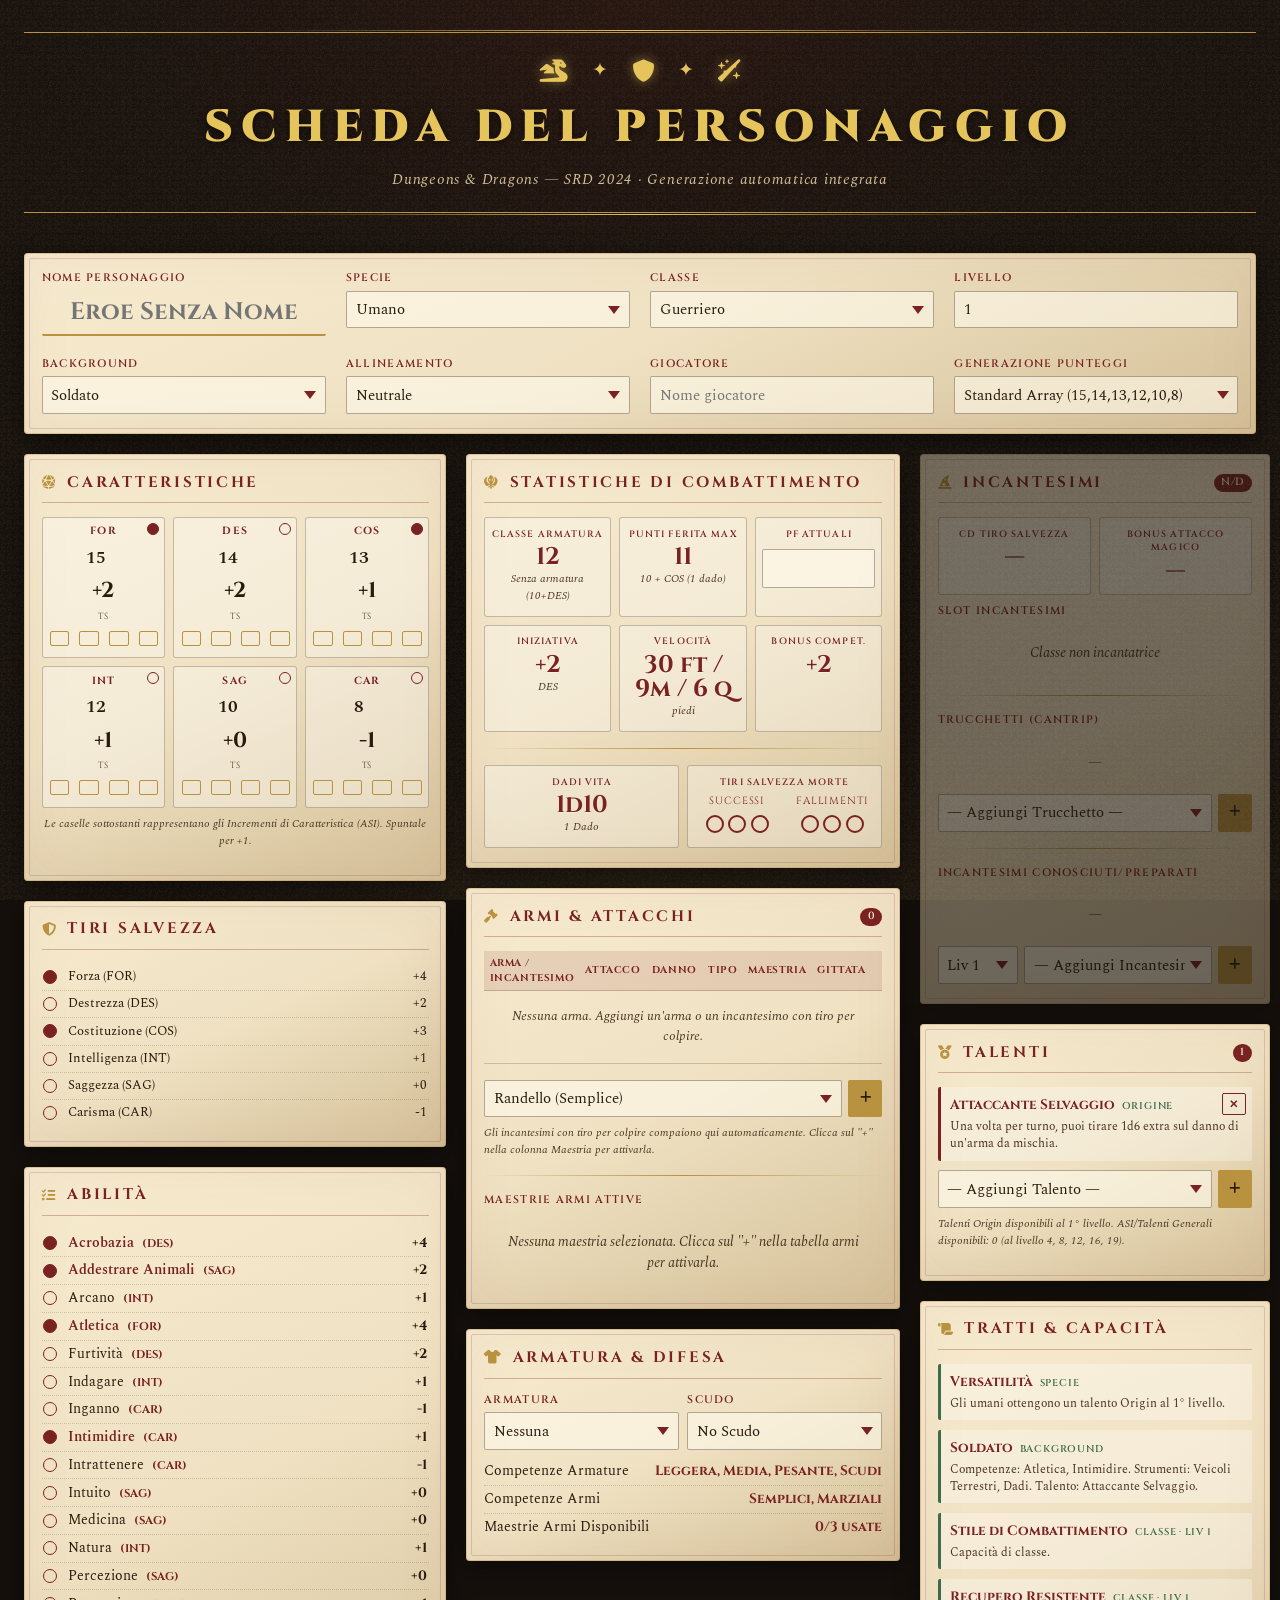
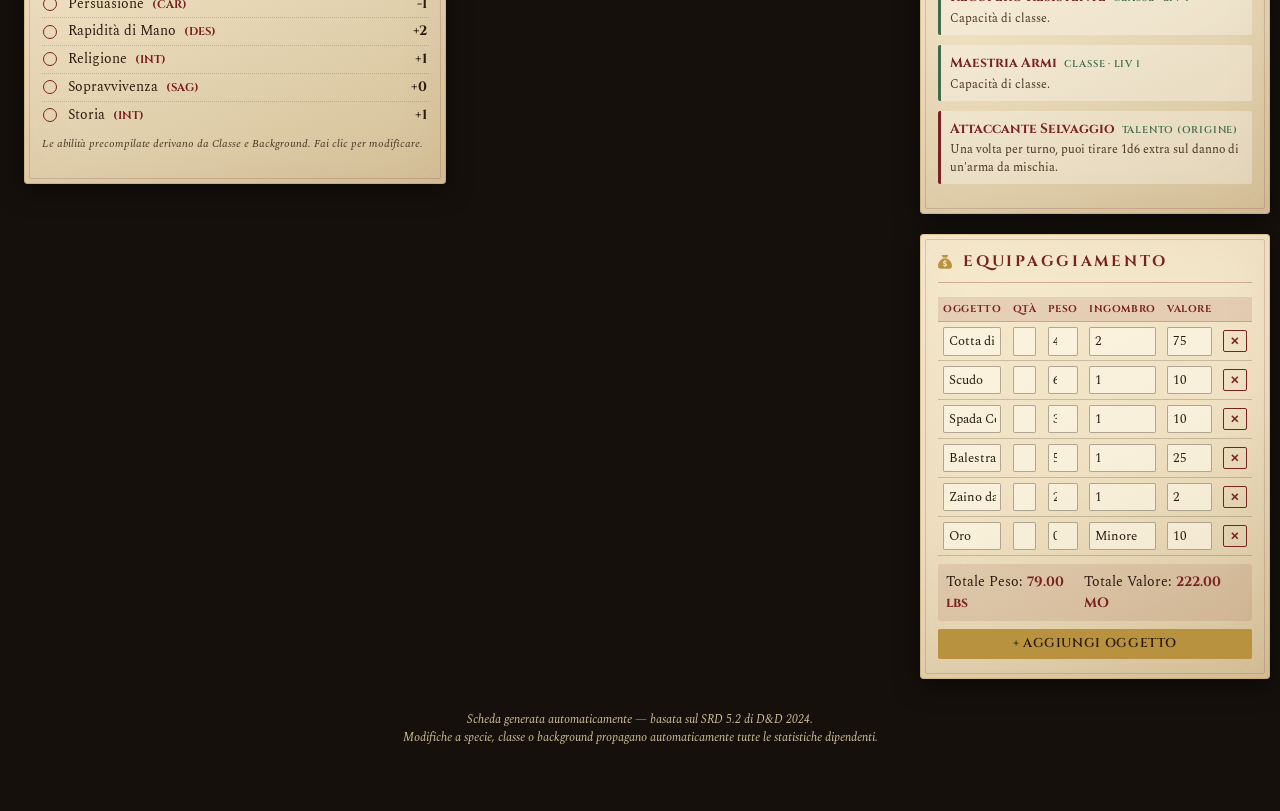
==== commit aa6737fe: "Update index.html" ====
--- a/index.html
+++ b/index.html
@@ -123,6 +123,11 @@
   .feature-block .fdesc { font-size: 0.78rem; color: var(--ink-soft); line-height: 1.4; }
   .feature-block.auto { border-left-color: var(--emerald); }
   .feature-block .origin { font-size: 0.62rem; color: var(--emerald); text-transform: uppercase; letter-spacing: 0.08em; font-weight: 600; margin-left: 0.4rem; font-family: 'Cinzel', serif; }
+  
+  .mastery-block { margin-bottom: 0.5rem; padding: 0.6rem; background: rgba(62,107,74,0.1); border-left: 3px solid var(--emerald); border-radius: 2px; }
+  .mastery-block .m-title { font-family: 'Cinzel', serif; font-weight: 700; color: var(--emerald); font-size: 0.85rem; margin-bottom: 0.2rem; display: flex; justify-content: space-between; }
+  .mastery-block .m-weapons { font-size: 0.65rem; background: var(--emerald); color: var(--parchment-light); padding: 0.1rem 0.4rem; border-radius: 8px; text-transform: uppercase; letter-spacing: 0.05em; align-self: center; }
+  .mastery-block .m-desc { font-size: 0.8rem; color: var(--ink); line-height: 1.5; font-style: italic; }
   
   .spell-slots { margin: 0.5rem 0 0.75rem; display: grid; grid-template-columns: repeat(auto-fit, minmax(70px, 1fr)); gap: 0.4rem; }
   .slot-box { text-align: center; background: rgba(122,34,34,0.1); border: 1px solid rgba(122,34,34,0.3); border-radius: 3px; padding: 0.3rem 0.2rem; }
@@ -255,6 +260,11 @@
         <p style="font-size:0.7rem; color:var(--ink-soft); margin-top:0.5rem; font-style:italic;">
           Gli incantesimi con tiro per colpire compaiono qui automaticamente. Clicca sul "+" nella colonna Maestria per attivarla.
         </p>
+        
+        <hr class="ornate">
+        
+        <div style="margin-bottom:0.5rem;"><label>Maestrie Armi Attive</label></div>
+        <div id="masteryList"></div>
       </section>
 
       <section class="card" id="defenseCard">
@@ -351,7 +361,7 @@
   'Monaco': { hd:8, primary:['DES','SAG'], saves:['FOR','DES'], caster:false, skills:{ count:2, list:['Acrobazia','Atletica','Furtività','Indagare','Intuito','Percezione','Religione','Storia'] }, armorProf:[], weaponProf:['Semplici','Spada Corto'], features:{ 1:['Maestria Arti Marziali','Difesa Senza Armatura'], 2:['Flusso di Ki'], 5:['Attacco Extra','Saggezza di Difesa'] } },
   'Paladino': { hd:10, primary:['FOR','CAR'], saves:['SAG','CAR'], caster:true, castingAb:'CAR', type:'half', prepMode:'prepared', cantrips:{}, preparedFormula:'metà livello (arrotondata su) + modCAR', skills:{ count:2, list:['Atletica','Indagare','Intimidire','Medicina','Persuasione','Religione','Storia','Intuito'] }, armorProf:['Leggera','Media','Pesante','Scudi'], weaponProf:['Semplici','Marziali'], features:{ 1:['Aura Sacra','Lay on Hands'], 2:['Stile di Combattimento','Incantesimi','Maestria Armi'], 5:['Attacco Extra'] } },
   'Ranger': { hd:10, primary:['DES','SAG'], saves:['FOR','SAG'], caster:true, castingAb:'SAG', type:'half', prepMode:'prepared', cantrips:{}, preparedFormula:'metà livello (arrotondata su) + modSAG', skills:{ count:3, list:['Addestrare Animali','Atletica','Furtività','Indagare','Natura','Percezione','Sopravvivenza','Intuito'] }, armorProf:['Leggera','Media','Scudi'], weaponProf:['Semplici','Marziali'], features:{ 1:['Nemico Prescelto','Esploratore Esperto','Maestria Armi'], 2:['Stile di Combattimento','Incantesimi'], 5:['Attacco Extra'] } },
-  'Ladro': { hd:8, primary:'DES', saves:['DES','INT'], caster:false, skills:{ count:4, list:['Acrobazia','Atletica','Furtività','Indagare','Inganno','Intimidire','Intuito','Medicina','Percezione','Persuasione','Rapidità di Mano','Sopravvivenza','Storia'] }, armorProf:['Leggera'], weaponProf:['Semplici','Balestra a Mano','Spada Corta','Rapiera'], features:{ 1:['Competenza Esperta','Azione Furtiva','Linguaggio dei Ladri','Maestria Armi'], 2:['Azione Astuta'], 5:['Attacco Furtivo Migliorato'] } },
+  'Ladro': { hd:8, primary:'DES', saves:['DES','INT'], caster:false, skills:{ count:4, list:['Acrobazia','Atletica','Furtività','Indagare','Inganno','Intimidire','Intuito','Medicina','Percezione','Persuasione','Rapidità di Mano','Sopravvivenza','Storia'] }, armorProf:['Leggera'], weaponProf:['Semplici','Balestra a Mano','Spada Corto','Rapiera'], features:{ 1:['Competenza Esperta','Azione Furtiva','Linguaggio dei Ladri','Maestria Armi'], 2:['Azione Astuta'], 5:['Attacco Furtivo Migliorato'] } },
   'Stregone': { hd:6, primary:'CAR', saves:['COS','CAR'], caster:true, castingAb:'CAR', type:'full', prepMode:'known', cantrips:{1:4,4:5,10:6}, spellsKnown:{1:2,2:3,3:4,4:5,5:6,6:7,7:8,8:9,9:10,10:11,11:11,12:11,13:12,14:12,15:13,16:13,17:14,18:14,19:15,20:15}, skills:{ count:2, list:['Arcano','Inganno','Intimidire','Intuito','Persuasione','Religione'] }, armorProf:[], weaponProf:['Balestra Leggera','Daga','Mazza Leggera','Randello','Fionda'], features:{ 1:['Lancio Incantesimi','Origine Magica'], 2:['Fonte Magica'], 3:['Metamagia'], 5:['Punti Fonte Magica (5)'] } },
   'Warlock': { hd:8, primary:'CAR', saves:['SAG','CAR'], caster:true, castingAb:'CAR', type:'pact', prepMode:'known', cantrips:{1:2,4:3,10:4}, spellsKnown:{1:2,2:3,3:4,4:5,5:6,6:7,7:8,8:9,9:10,10:10,11:11,12:11,13:12,14:12,15:13,16:13,17:14,18:14,19:15,20:15}, pactSlots:{ 1:[1,1], 2:[2,1], 3:[2,2], 5:[2,3], 7:[2,4], 9:[2,5] }, skills:{ count:2, list:['Arcano','Inganno','Furtività','Indagare','Intimidire','Storia','Natura','Religione'] }, armorProf:['Leggera','Media'], weaponProf:['Semplici'], features:{ 1:['Lancio Incantesimi','Patrono'], 2:['Invocazioni Mistiche (2)'], 3:['Dono del Patto'] } },
   'Mago': { hd:6, primary:'INT', saves:['INT','SAG'], caster:true, castingAb:'INT', type:'full', prepMode:'prepared', cantrips:{1:3,4:4,10:5}, preparedFormula:'modINT + livello', skills:{ count:2, list:['Arcano','Indagare','Religione','Storia','Intuito','Medicina','Percezione'] }, armorProf:[], weaponProf:['Daga','Balestra Leggera','Bastone','Mazza Leggera','Randello','Fionda'], features:{ 1:['Lancio Incantesimi','Recupero Arcano','Grimorio (6 incantesimi 1°)'], 2:['Tradizione Arcana'], 5:['Ritualista'] } }
@@ -503,7 +513,7 @@
   abilities: { FOR:15, DES:14, COS:13, INT:12, SAG:10, CAR:8 },
   baseAbilities: { FOR:15, DES:14, COS:13, INT:12, SAG:10, CAR:8 },
   abilityBonus: { FOR:0, DES:0, COS:0, INT:0, SAG:0, CAR:0 },
-  abilityASI: { FOR:0, DES:0, COS:0, INT:0, SAG:0, CAR:0 }, // Track ASI checkbox clicks
+  abilityASI: { FOR:0, DES:0, COS:0, INT:0, SAG:0, CAR:0 },
   skills: {}, weapons: [], armor: 'Nessuna', shield: 'no',
   spells: [], cantrips: [], feats: [], equipment: [], weaponMastery: [],
   deathSaves: { success: 0, fail: 0 }
@@ -613,7 +623,7 @@
    ==================================================================== */
 function applySpecies() {
   const sp = SPECIES[STATE.species];
-  ABILITIES.forEach(a => STATE.abilityBonus[a] = 0); // Reset only species bonus, ASI is separate
+  ABILITIES.forEach(a => STATE.abilityBonus[a] = 0);
   if (sp.bonusStats) {
     const cd = CLASSES[STATE.class];
     const primary = Array.isArray(cd.primary) ? cd.primary[0] : cd.primary;
@@ -634,9 +644,7 @@
     cd.skills.list.slice(0, cd.skills.count).forEach(s => { if (STATE.skills[s] === 0) STATE.skills[s] = 1; });
   }
   
-  // Reset masteries. Let the user pick them manually using getMaxMasteries() limit.
   STATE.weaponMastery = [];
-  
   if (!cd.caster) { STATE.spells = []; STATE.cantrips = []; }
 }
 
@@ -649,7 +657,6 @@
 function applyBackground() {
   const bg = BACKGROUNDS[STATE.background];
   if (!bg) return;
-  // Map background equipment to editable object structure
   STATE.equipment = bg.equipment.map(item => ({ ...item, id: Date.now() + Math.random() }));
   if (bg.feat && !STATE.feats.includes(bg.feat)) {
     STATE.feats = STATE.feats.filter(f => !FEATS[f] || FEATS[f].type !== 'origin');
@@ -658,17 +665,12 @@
   }
 }
 
-function applyFeatEffects(featName) {
-  const f = FEATS[featName];
-  if (!f) return;
-  // ASI Feats add to abilityBonus (managed by checkboxes instead to be more flexible)
-  // We leave ASI entirely to the checkboxes now, so feats don't hardcode stats.
-}
+function applyFeatEffects(featName) { /* ASI gestito via checkbox */ }
 
 function recomputeAbilities() {
   ABILITIES.forEach(ab => {
     let total = STATE.baseAbilities[ab] + (STATE.abilityBonus[ab] || 0) + (STATE.abilityASI[ab] || 0);
-    STATE.abilities[ab] = Math.min(20, total); // D&D cap at 20
+    STATE.abilities[ab] = Math.min(20, total);
   });
 }
 
@@ -824,7 +826,6 @@
       } else {
         STATE.abilityASI[ab] = step - 1;
       }
-      // Enforce sequential logic visually
       document.querySelectorAll(`.asi-cb[data-ab="${ab}"]`).forEach(c => {
         if (parseInt(c.dataset.step) <= STATE.abilityASI[ab]) c.checked = true; else c.checked = false;
       });
@@ -954,6 +955,42 @@
   html += '</tbody></table>';
   table.innerHTML = html;
   document.getElementById('weaponCount').textContent = STATE.weapons.length + countAttackSpells();
+}
+
+function renderMasteries() {
+  const list = document.getElementById('masteryList');
+  if (!list) return;
+  
+  if (STATE.weaponMastery.length === 0) {
+    list.innerHTML = '<div class="empty-state">Nessuna maestria selezionata. Clicca sul "+" nella tabella armi per attivarla.</div>';
+    return;
+  }
+  
+  // Raggruppa le armi per maestria
+  const activeMasteries = {};
+  STATE.weaponMastery.forEach(wName => {
+    const w = WEAPONS[wName];
+    if (w && w.mastery) {
+      if (!activeMasteries[w.mastery]) activeMasteries[w.mastery] = [];
+      activeMasteries[w.mastery].push(wName);
+    }
+  });
+  
+  let html = '';
+  Object.keys(activeMasteries).forEach(mName => {
+    const desc = MASTERY_DESC[mName] || 'Descrizione non disponibile.';
+    const weaponsWithThisMastery = activeMasteries[mName];
+    
+    html += `<div class="mastery-block">
+      <div class="m-title">
+        <span>${mName}</span>
+        <span class="m-weapons">${weaponsWithThisMastery.join(', ')}</span>
+      </div>
+      <div class="m-desc">${desc}</div>
+    </div>`;
+  });
+  
+  list.innerHTML = html;
 }
 
 function hasAttackSpells() { return STATE.cantrips.concat(STATE.spells).some(n => SPELLS[n] && SPELLS[n].type === 'attack'); }
@@ -1124,7 +1161,7 @@
       const idx = parseInt(e.target.dataset.idx);
       const field = e.target.dataset.field;
       STATE.equipment[idx][field] = e.target.value;
-      renderEquipment(); // Recalc totals
+      renderEquipment(); // Ricalcola i totali
     });
   });
 }
@@ -1135,6 +1172,7 @@
   renderSkills();
   renderCombatStats();
   renderWeapons();
+  renderMasteries(); // Aggiunto il render del riquadro maestrie
   renderSpellCard();
   renderFeatures();
   renderFeats();
@@ -1159,6 +1197,7 @@
   STATE.weapons.splice(idx, 1);
   STATE.weaponMastery = STATE.weaponMastery.filter(x => x !== w);
   renderWeapons();
+  renderMasteries();
   renderCombatStats();
 }
 
@@ -1174,6 +1213,7 @@
     }
   }
   renderWeapons();
+  renderMasteries();
   renderCombatStats();
 }
 
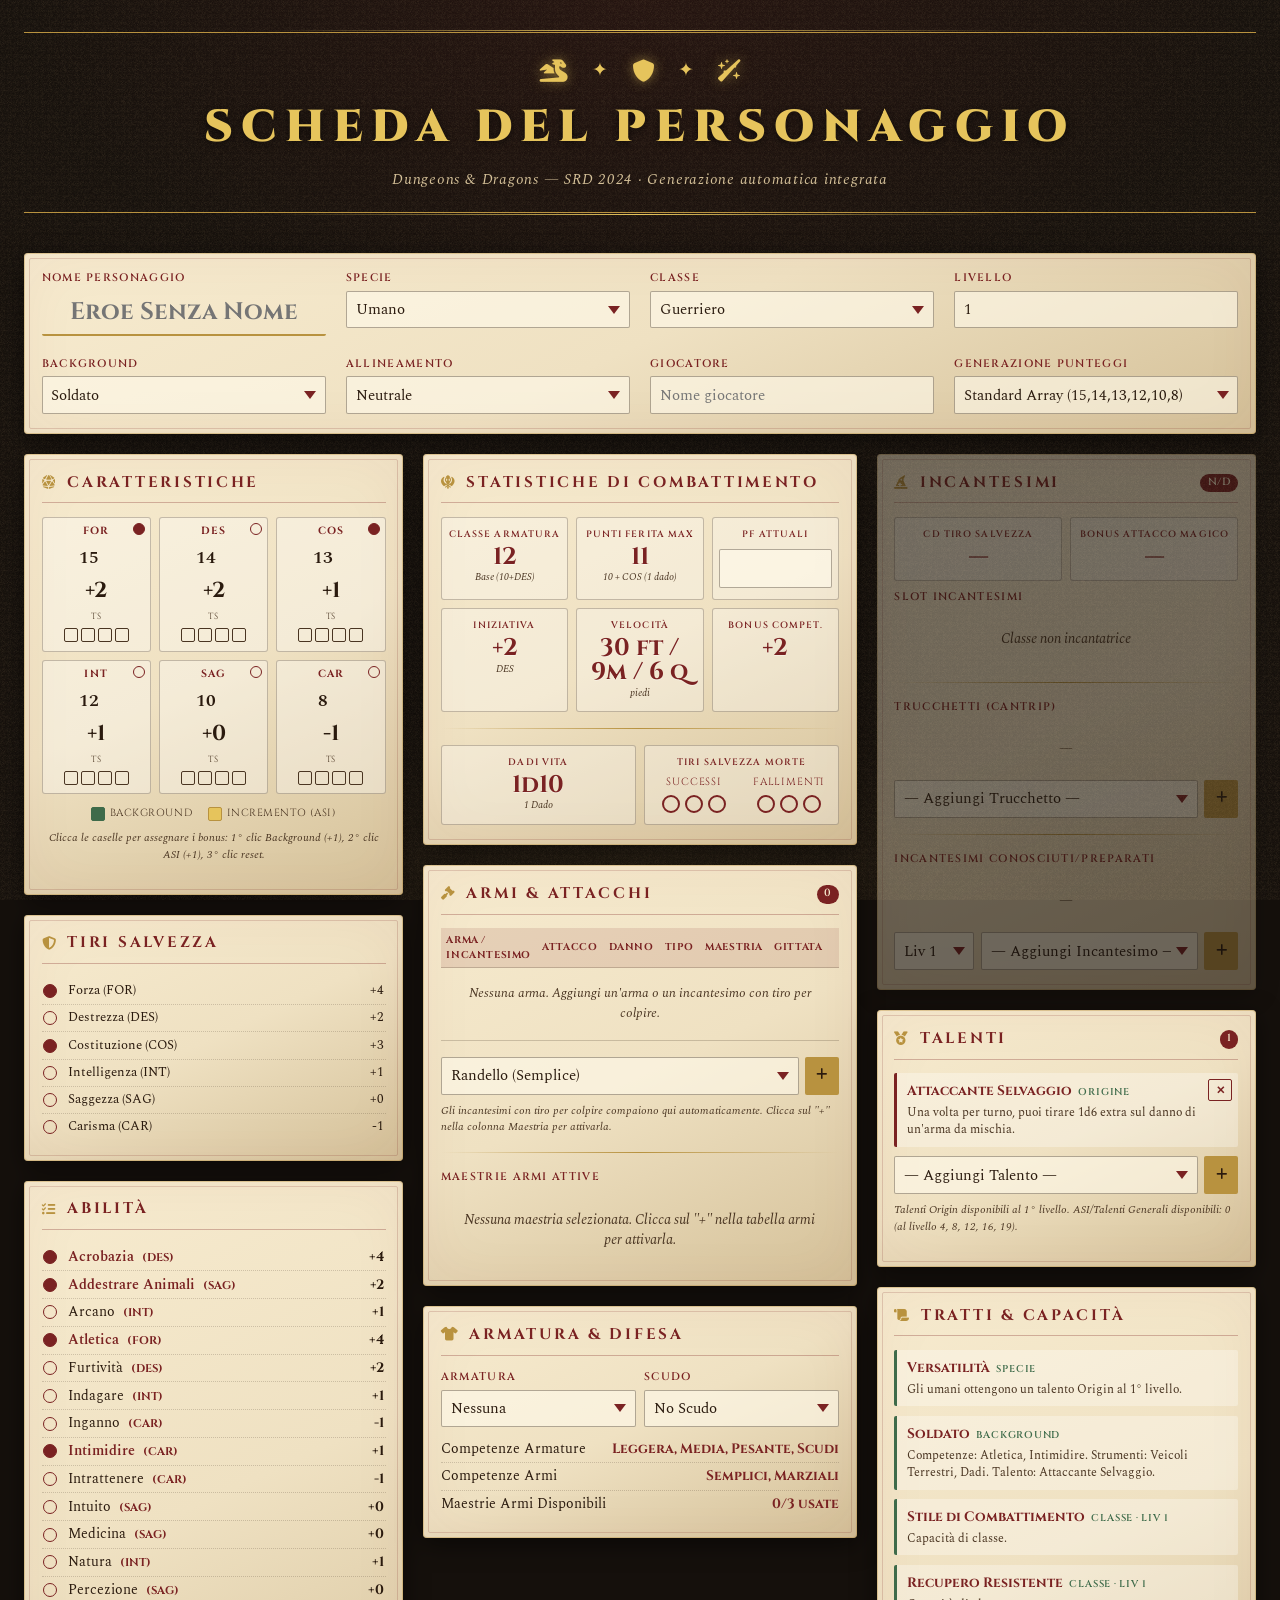
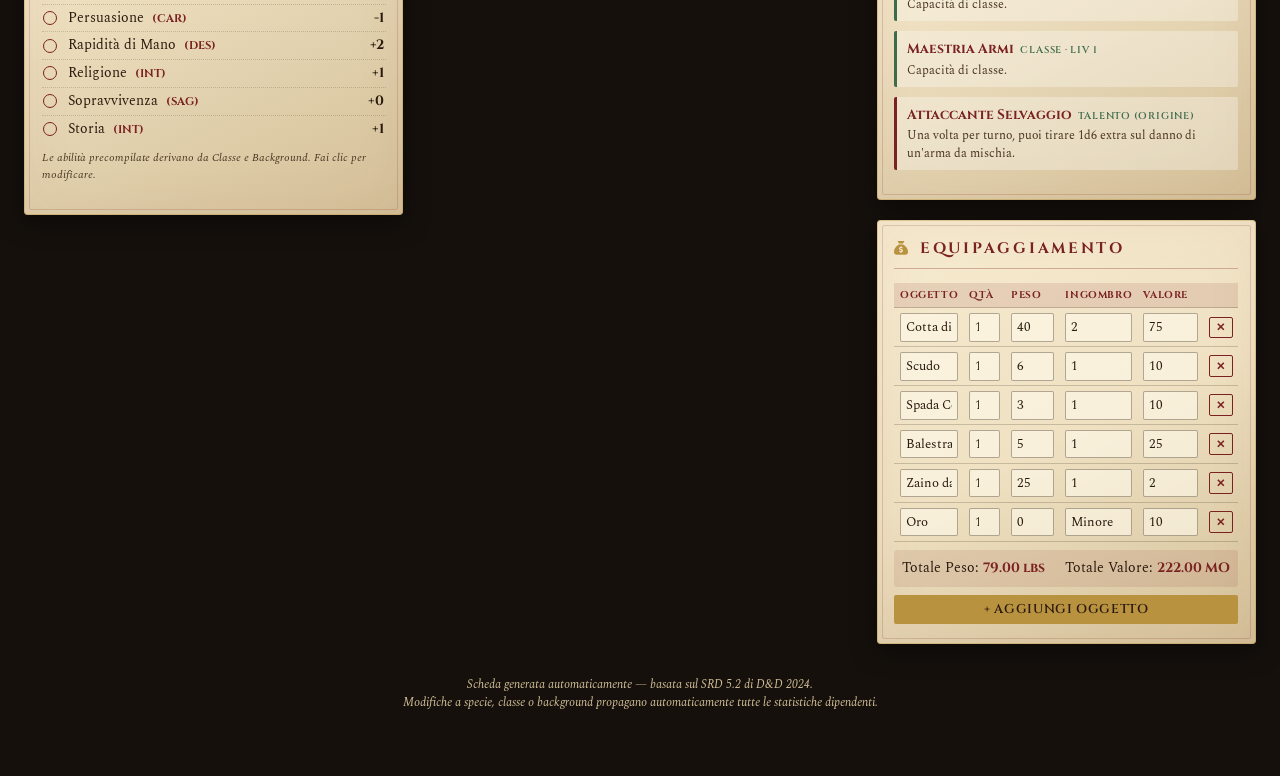
==== commit abce4799: "Update index.html" ====
--- a/index.html
+++ b/index.html
@@ -80,15 +80,19 @@
   .ability .save-label { font-size: 0.55rem; color: var(--ink-soft); text-transform: uppercase; letter-spacing: 0.08em; margin-top: 0.15rem; font-family: 'Cinzel', serif; }
   
   .asi-track { display: flex; justify-content: center; gap: 3px; margin-top: 0.3rem; }
-  .asi-cb { width: 12px; height: 12px; border: 1.5px solid var(--gold); border-radius: 2px; background: transparent; cursor: pointer; appearance: none; -webkit-appearance: none; transition: all 0.2s; }
-  .asi-cb:checked { background: var(--gold); }
-  .asi-cb:hover { border-color: var(--gold-bright); }
+  .asi-box { width: 14px; height: 14px; border: 1.5px solid var(--ink-soft); border-radius: 2px; background: transparent; cursor: pointer; appearance: none; -webkit-appearance: none; transition: all 0.2s; display: inline-block; }
+  .asi-box:hover { border-color: var(--gold-bright); }
+  .asi-box.bg { background: var(--emerald); border-color: var(--emerald); }
+  .asi-box.asi { background: var(--gold-bright); border-color: var(--gold); }
+
+  .asi-legend { display: flex; gap: 1rem; justify-content: center; margin-top: 0.75rem; font-size: 0.65rem; color: var(--ink-soft); text-transform: uppercase; font-family: 'Cinzel', serif; letter-spacing: 0.05em; }
+  .asi-legend span { display: flex; align-items: center; gap: 0.3rem; }
 
   .stat-box { text-align: center; padding: 0.6rem 0.4rem 0.7rem; background: rgba(255,255,255,0.3); border: 1px solid rgba(42,26,14,0.25); border-radius: 3px; transition: all 0.25s; }
   .stat-box:hover { background: rgba(255,255,255,0.5); }
   .stat-box .label { margin-bottom: 0.2rem; font-size: 0.58rem; }
   .stat-box .value { font-family: 'Cinzel', serif; font-size: 1.5rem; font-weight: 700; color: var(--crimson); line-height: 1; text-shadow: 0 1px 0 rgba(255,255,255,0.4); }
-  .stat-box .sub { font-size: 0.7rem; color: var(--ink-soft); font-style: italic; margin-top: 0.15rem; }
+  .stat-box .sub { font-size: 0.65rem; color: var(--ink-soft); font-style: italic; margin-top: 0.15rem; line-height: 1.3; }
   
   .skill-list, .saves-list { font-size: 0.83rem; }
   .skill-row, .save-row { display: grid; grid-template-columns: 18px 1fr auto; align-items: center; gap: 0.4rem; padding: 0.2rem 0.1rem; border-bottom: 1px dotted rgba(42,26,14,0.18); cursor: pointer; transition: background 0.15s; }
@@ -209,8 +213,12 @@
       <section class="card" id="abilitiesCard">
         <h2 class="card-title"><i class="fa-solid fa-dice-d20"></i> Caratteristiche</h2>
         <div class="ability-grid" id="abilityGrid"></div>
+        <div class="asi-legend">
+          <span><span class="asi-box bg" style="cursor:default;"></span> Background</span>
+          <span><span class="asi-box asi" style="cursor:default;"></span> Incremento (ASI)</span>
+        </div>
         <p style="font-size:0.7rem; color:var(--ink-soft); margin-top:0.5rem; font-style:italic; text-align:center;">
-          Le caselle sottostanti rappresentano gli Incrementi di Caratteristica (ASI). Spuntale per +1.
+          Clicca le caselle per assegnare i bonus: 1° clic Background (+1), 2° clic ASI (+1), 3° clic reset.
         </p>
       </section>
       <section class="card" id="savesCard">
@@ -368,7 +376,7 @@
 };
 
 const BACKGROUNDS = {
-  'Acrolito': { abilityChoices:['INT','SAG','CAR'], skills:['Intuito','Religione'], tools:[], languages:2, feat:'Iniziato Magico (Chierico)', equipment:[{name:'Simbolo Sacro', qty:1, weight:1, bulk:'Minore', value:25}, {name:'Libro di Preghiere', qty:1, weight:5, bulk:'1', value:25}, {name:'Bastoncini di Incenso', qty:5, weight:1, bulk:'Minore', value:1}, {name:'Abiti Sacerdotali', qty:1, weight:4, bulk:'1', value:5}, {name:'Oro', qty:15, weight:0, bulk:'Minore', value:15}] },
+  'Acrolito': { abilityChoices:['INT','SAG','CAR'], skills:['Intuito','Religione'], tools:[], languages:2, feat:'Iniziato Magico (Chierico)', equipment:[{name:'Simbolo Sacro', qty:1, weight:1, bulk:'Minore', value:25}, {name:'Libro di Preghiere', qty:1, weight:5, bulk:'1', value:25}, {name:'Bastoncigli di Incenso', qty:5, weight:1, bulk:'Minore', value:1}, {name:'Abiti Sacerdotali', qty:1, weight:4, bulk:'1', value:5}, {name:'Oro', qty:15, weight:0, bulk:'Minore', value:15}] },
   'Criminale': { abilityChoices:['DES','INT','CAR'], skills:['Inganno','Furtività'], tools:['Attrezzi da Ladro'], languages:0, feat:'Allerta', equipment:[{name:'Zaino da Scassinatore', qty:1, weight:25, bulk:'1', value:15}, {name:'Leva', qty:1, weight:5, bulk:'1', value:2}, {name:'Abiti Scuri', qty:1, weight:4, bulk:'1', value:2}, {name:'Cappuccio', qty:1, weight:1, bulk:'Minore', value:1}, {name:'Oro', qty:15, weight:0, bulk:'Minore', value:15}] },
   'Saggio': { abilityChoices:['INT','SAG','CAR'], skills:['Arcano','Storia'], tools:[], languages:2, feat:'Iniziato Magico (Mago)', equipment:[{name:'Libro', qty:1, weight:5, bulk:'1', value:25}, {name:'Penna d\'Oca', qty:1, weight:0, bulk:'Minore', value:0}, {name:'Calamaio', qty:1, weight:1, bulk:'Minore', value:1}, {name:'Lettera di Presentazione', qty:1, weight:0, bulk:'Minore', value:0}, {name:'Abiti Comuni', qty:1, weight:3, bulk:'1', value:2}, {name:'Oro', qty:10, weight:0, bulk:'Minore', value:10}] },
   'Soldato': { abilityChoices:['FOR','DES','COS'], skills:['Atletica','Intimidire'], tools:['Veicoli Terrestri','Dadi'], languages:0, feat:'Attaccante Selvaggio', equipment:[{name:'Cotta di Maglia', qty:1, weight:40, bulk:'2', value:75}, {name:'Scudo', qty:1, weight:6, bulk:'1', value:10}, {name:'Spada Corta', qty:1, weight:3, bulk:'1', value:10}, {name:'Balestra Leggera e 20 quadrelli', qty:1, weight:5, bulk:'1', value:25}, {name:'Zaino da Sotterranei', qty:1, weight:25, bulk:'1', value:2}, {name:'Oro', qty:10, weight:0, bulk:'Minore', value:10}] }
@@ -513,7 +521,7 @@
   abilities: { FOR:15, DES:14, COS:13, INT:12, SAG:10, CAR:8 },
   baseAbilities: { FOR:15, DES:14, COS:13, INT:12, SAG:10, CAR:8 },
   abilityBonus: { FOR:0, DES:0, COS:0, INT:0, SAG:0, CAR:0 },
-  abilityASI: { FOR:0, DES:0, COS:0, INT:0, SAG:0, CAR:0 },
+  abilityInc: { FOR:[0,0,0,0], DES:[0,0,0,0], COS:[0,0,0,0], INT:[0,0,0,0], SAG:[0,0,0,0], CAR:[0,0,0,0] },
   skills: {}, weapons: [], armor: 'Nessuna', shield: 'no',
   spells: [], cantrips: [], feats: [], equipment: [], weaponMastery: [],
   deathSaves: { success: 0, fail: 0 }
@@ -658,18 +666,22 @@
   const bg = BACKGROUNDS[STATE.background];
   if (!bg) return;
   STATE.equipment = bg.equipment.map(item => ({ ...item, id: Date.now() + Math.random() }));
+  
+  ABILITIES.forEach(ab => {
+    STATE.abilityInc[ab] = STATE.abilityInc[ab].map(state => state === 1 ? 0 : state);
+  });
+  
   if (bg.feat && !STATE.feats.includes(bg.feat)) {
     STATE.feats = STATE.feats.filter(f => !FEATS[f] || FEATS[f].type !== 'origin');
     STATE.feats.push(bg.feat);
-    applyFeatEffects(bg.feat);
-  }
-}
-
-function applyFeatEffects(featName) { /* ASI gestito via checkbox */ }
+  }
+}
 
 function recomputeAbilities() {
   ABILITIES.forEach(ab => {
-    let total = STATE.baseAbilities[ab] + (STATE.abilityBonus[ab] || 0) + (STATE.abilityASI[ab] || 0);
+    let bgBonus = STATE.abilityInc[ab].filter(s => s === 1).length;
+    let asiBonus = STATE.abilityInc[ab].filter(s => s === 2).length;
+    let total = STATE.baseAbilities[ab] + (STATE.abilityBonus[ab] || 0) + bgBonus + asiBonus;
     STATE.abilities[ab] = Math.min(20, total);
   });
 }
@@ -698,13 +710,70 @@
 function calcAC() {
   const arm = ARMORS[STATE.armor];
   const dex = abilityMod('DES');
-  if (STATE.class === 'Barbaro' && arm.type === 'none' && !STATE.shield) return { ac: 10 + dex + abilityMod('COS'), sub: 'Difesa Senza Armatura (10+DES+COS)' };
-  if (STATE.class === 'Monaco' && arm.type === 'none' && !STATE.shield) return { ac: 10 + dex + abilityMod('SAG'), sub: 'Difesa Senza Armatura (10+DES+SAG)' };
-  let ac = arm.type === 'none' ? 10 + dex : arm.base + Math.min(dex, arm.maxDex);
-  if (STATE.shield === 'si') ac += 2;
-  let sub = arm.type === 'none' ? 'Senza armatura (10+DES)' : arm.type + ' (' + arm.base + (arm.maxDex < 99 ? ' + DES(max ' + arm.maxDex + ')' : ' + DES') + ')';
-  if (STATE.shield === 'si') sub += ' + Scudo';
-  return { ac, sub };
+  const con = abilityMod('COS');
+  const wis = abilityMod('SAG');
+  const hasMageArmor = STATE.spells.includes('Armatura Maga');
+  const hasShieldSpell = STATE.spells.includes('Scudo');
+
+  // Calcola sempre tutte le opzioni "Senza Armatura"
+  let unarmoredOptions = [];
+  let baseUnarmored = 10 + dex;
+  unarmoredOptions.push({ name: 'Base (10+DES)', val: baseUnarmored });
+
+  if (STATE.class === 'Barbaro') {
+    let barbAc = 10 + dex + con;
+    unarmoredOptions.push({ name: 'Barbaro (10+DES+COS)', val: barbAc });
+  }
+  if (STATE.class === 'Monaco') {
+    let monkAc = 10 + dex + wis;
+    unarmoredOptions.push({ name: 'Monaco (10+DES+SAG)', val: monkAc });
+  }
+  if (hasMageArmor) {
+    let mageAc = 13 + dex;
+    unarmoredOptions.push({ name: 'Armatura Maga (13+DES)', val: mageAc });
+  }
+
+  let ac = 0;
+  let mainSub = '';
+  let mods = [];
+
+  if (arm.type === 'none') {
+    // Trova l'opzione senza armatura migliore
+    let best = unarmoredOptions.reduce((max, opt) => opt.val > max.val ? opt : max, unarmoredOptions[0]);
+    ac = best.val;
+    mainSub = best.name;
+
+    // Aggiungi le altre opzioni come alternative
+    unarmoredOptions.forEach(opt => {
+      if (opt.name !== best.name) mods.push(opt.name + ' = ' + opt.val);
+    });
+  } else {
+    ac = arm.base + Math.min(dex, arm.maxDex);
+    mainSub = arm.type + ' (' + arm.base + (arm.maxDex < 99 ? ' + DES(max ' + arm.maxDex + ')' : ' + DES') + ')';
+    
+    // Se indossa armatura, le opzioni senza armatura sono alternative
+    unarmoredOptions.forEach(opt => {
+      mods.push(opt.name + ' = ' + opt.val);
+    });
+  }
+
+  // Scudo Fisico
+  if (STATE.shield === 'si') {
+    ac += 2;
+    mainSub += ' + Scudo Fisico (+2)';
+  }
+
+  // Incantesimo Scudo (Reazione)
+  if (hasShieldSpell) {
+    mods.push('Scudo (+5 come Reazione)');
+  }
+
+  let finalSub = mainSub;
+  if (mods.length > 0) {
+    finalSub += ' | Opzioni: ' + mods.join(', ');
+  }
+
+  return { ac, sub: finalSub };
 }
 
 function calcHP() {
@@ -793,9 +862,13 @@
     div.className = 'ability';
     const isSave = cd.saves.includes(ab);
     
-    let asiCheckboxes = '';
-    for(let i=1; i<=4; i++) {
-      asiCheckboxes += `<input type="checkbox" class="asi-cb" data-ab="${ab}" data-step="${i}" ${STATE.abilityASI[ab] >= i ? 'checked' : ''} title="Incremento +${i}">`;
+    let asiBoxes = '';
+    for(let i=0; i<4; i++) {
+      const state = STATE.abilityInc[ab][i];
+      let cls = 'asi-box';
+      if (state === 1) cls += ' bg';
+      if (state === 2) cls += ' asi';
+      asiBoxes += `<div class="${cls}" data-ab="${ab}" data-idx="${i}"></div>`;
     }
     
     div.innerHTML = `
@@ -804,7 +877,7 @@
       <div class="mod">${signed(mod(STATE.abilities[ab]))}</div>
       <div class="save-label">TS</div>
       <div class="save-dot ${isSave ? 'prof' : ''}" title="${isSave ? 'Competente' : 'Non competente'}"></div>
-      <div class="asi-track">${asiCheckboxes}</div>`;
+      <div class="asi-track">${asiBoxes}</div>`;
     grid.appendChild(div);
   });
   
@@ -817,18 +890,13 @@
     });
   });
   
-  grid.querySelectorAll('.asi-cb').forEach(cb => {
-    cb.addEventListener('change', e => {
+  grid.querySelectorAll('.asi-box').forEach(box => {
+    box.addEventListener('click', e => {
       const ab = e.target.dataset.ab;
-      const step = parseInt(e.target.dataset.step);
-      if (e.target.checked) {
-        STATE.abilityASI[ab] = step;
-      } else {
-        STATE.abilityASI[ab] = step - 1;
-      }
-      document.querySelectorAll(`.asi-cb[data-ab="${ab}"]`).forEach(c => {
-        if (parseInt(c.dataset.step) <= STATE.abilityASI[ab]) c.checked = true; else c.checked = false;
-      });
+      const idx = parseInt(e.target.dataset.idx);
+      let current = STATE.abilityInc[ab][idx];
+      current = (current + 1) % 3;
+      STATE.abilityInc[ab][idx] = current;
       recomputeAbilities();
       renderAll();
     });
@@ -881,7 +949,7 @@
   const cd = CLASSES[STATE.class];
   
   document.getElementById('acValue').textContent = ac.ac;
-  document.getElementById('acSub').textContent = ac.sub;
+  document.getElementById('acSub').innerHTML = ac.sub;
   document.getElementById('hpValue').textContent = hp.hp;
   document.getElementById('hpSub').textContent = `${hp.hd} + COS (${hp.count} ${hp.count === 1 ? 'dado' : 'dadi'})`;
   document.getElementById('initValue').textContent = signed(init);
@@ -966,7 +1034,6 @@
     return;
   }
   
-  // Raggruppa le armi per maestria
   const activeMasteries = {};
   STATE.weaponMastery.forEach(wName => {
     const w = WEAPONS[wName];
@@ -1161,7 +1228,7 @@
       const idx = parseInt(e.target.dataset.idx);
       const field = e.target.dataset.field;
       STATE.equipment[idx][field] = e.target.value;
-      renderEquipment(); // Ricalcola i totali
+      renderEquipment();
     });
   });
 }
@@ -1172,7 +1239,7 @@
   renderSkills();
   renderCombatStats();
   renderWeapons();
-  renderMasteries(); // Aggiunto il render del riquadro maestrie
+  renderMasteries();
   renderSpellCard();
   renderFeatures();
   renderFeats();
@@ -1231,6 +1298,7 @@
   }
   renderSpellCard();
   renderWeapons();
+  renderCombatStats(); // Aggiorna la CA se si aggiungono incantesimi difensivi
   highlight(document.getElementById('spellCard'));
   if (hasAttackSpells()) highlight(document.getElementById('weaponsCard'));
 }
@@ -1241,6 +1309,7 @@
   if (idx !== -1) arr.splice(idx, 1);
   renderSpellCard();
   renderWeapons();
+  renderCombatStats(); // Aggiorna la CA se si rimuovono incantesimi difensivi
 }
 
 function removeAttackSpell(name, isCantrip) {
@@ -1252,7 +1321,6 @@
   const name = document.getElementById('featSelect').value;
   if (!name || STATE.feats.includes(name)) return;
   STATE.feats.push(name);
-  applyFeatEffects(name);
   recomputeAbilities();
   renderAll();
   highlight(document.getElementById('featsCard'));
@@ -1307,6 +1375,7 @@
     highlight(document.getElementById('skillsCard'));
     highlight(document.getElementById('equipmentCard'));
     highlight(document.getElementById('featsCard'));
+    highlight(document.getElementById('abilitiesCard'));
   });
   
   document.getElementById('levelInput').addEventListener('change', e => {
